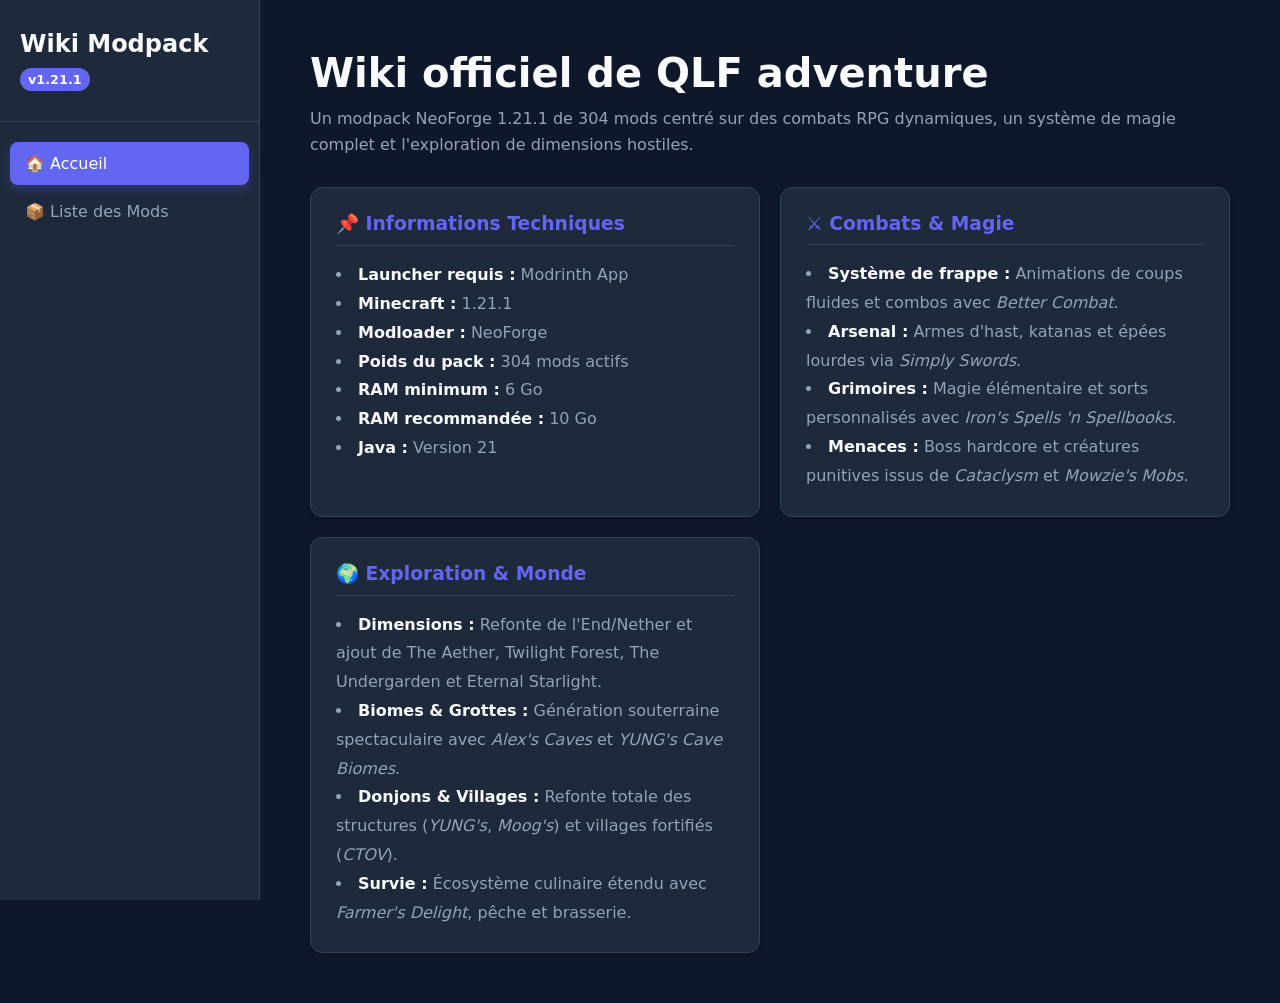
==== index.html @ eec9acfe "correction bug 404" ====
<!DOCTYPE html>
<html lang="fr">
<head>
    <meta charset="UTF-8">
    <meta name="viewport" content="width=device-width, initial-scale=1.0">
    <title>Wiki Modpack NeoForge 1.21.1</title>
    <link rel="stylesheet" href="css/style.css">
</head>
<body>

    <aside class="sidebar">
        <div class="sidebar-header">
            <h2>Wiki Modpack</h2>
            <span class="version-badge">v1.21.1</span>
        </div>
        <nav>
            <ul>
                <li><a href="#accueil" class="nav-link active">🏠 Accueil</a></li>
                <li><a href="#mods" class="nav-link">📦 Liste des Mods</a></li>
            </ul>
        </nav>
    </aside>

    <main class="content">
        <button id="menu-toggle" class="mobile-only">☰ Menu</button>

        <!-- PAGE : ACCUEIL -->
        <section id="accueil" class="page-section active-section">
            <div class="header-banner">
                <h1>Wiki officiel de QLF adventure</h1>
                <p>Un modpack NeoForge 1.21.1 de 304 mods centré sur des combats RPG dynamiques, un système de magie complet et l'exploration de dimensions hostiles.</p>
            </div>
            
            <div class="card-grid">
                <div class="info-card">
                    <h3>📌 Informations Techniques</h3>
                    <ul>
                        <li><strong>Launcher requis :</strong> Modrinth App</li>
                        <li><strong>Minecraft :</strong> 1.21.1</li>
                        <li><strong>Modloader :</strong> NeoForge</li>
                        <li><strong>Poids du pack :</strong> 304 mods actifs</li>
                        <li><strong>RAM minimum :</strong> 6 Go</li>
                        <li><strong>RAM recommandée :</strong> 10 Go</li>
                        <li><strong>Java :</strong> Version 21</li>
                    </ul>
                </div>
                <div class="info-card">
                    <h3>⚔️ Combats & Magie</h3>
                    <ul>
                        <li><strong>Système de frappe :</strong> Animations de coups fluides et combos avec <em>Better Combat</em>.</li>
                        <li><strong>Arsenal :</strong> Armes d'hast, katanas et épées lourdes via <em>Simply Swords</em>.</li>
                        <li><strong>Grimoires :</strong> Magie élémentaire et sorts personnalisés avec <em>Iron's Spells 'n Spellbooks</em>.</li>
                        <li><strong>Menaces :</strong> Boss hardcore et créatures punitives issus de <em>Cataclysm</em> et <em>Mowzie's Mobs</em>.</li>
                    </ul>
                </div>
                <div class="info-card">
                    <h3>🌍 Exploration & Monde</h3>
                    <ul>
                        <li><strong>Dimensions :</strong> Refonte de l'End/Nether et ajout de The Aether, Twilight Forest, The Undergarden et Eternal Starlight.</li>
                        <li><strong>Biomes & Grottes :</strong> Génération souterraine spectaculaire avec <em>Alex's Caves</em> et <em>YUNG's Cave Biomes</em>.</li>
                        <li><strong>Donjons & Villages :</strong> Refonte totale des structures (<em>YUNG's</em>, <em>Moog's</em>) et villages fortifiés (<em>CTOV</em>).</li>
                        <li><strong>Survie :</strong> Écosystème culinaire étendu avec <em>Farmer's Delight</em>, pêche et brasserie.</li>
                    </ul>
                </div>
            </div>
        </section>

        <!-- PAGE : LISTE DES MODS -->
        <section id="mods" class="page-section">
            <h1>📦 Liste complète des Mods</h1>
            <p>Voici l'annuaire de tous les mods présents dans le modpack, triés par catégorie. Les en-têtes vous aident à vous repérer facilement.</p>
            
            <!-- SOUS-MENU POUR DESCENDRE RAPIDEMENT -->
            <div class="category-nav">
                <a href="#cat-gameplay" class="cat-link">⚔️ Contenu & Gameplay</a>
                <a href="#cat-client" class="cat-link">🎨 Client-Side</a>
                <a href="#cat-opti" class="cat-link">⚡ Optimisation</a>
                <a href="#cat-lib" class="cat-link">🛠️ Librairies & APIs</a>
            </div>

            <div class="table-container">
                <table class="mod-table">
                    <thead>
                        <tr>
                            <th>Catégorie</th>
                            <th>Sous-catégorie</th>
                            <th>Nom du mod</th>
                            <th>Emplacement</th>
                        </tr>
                    </thead>
                    <tbody>

                        <!-- ============================================== -->
                        <!-- ============ CONTENU & GAMEPLAY ============== -->
                        <!-- ============================================== -->
                        <tr class="category-header" id="cat-gameplay"><td colspan="4">⚔️ Contenu & Gameplay</td></tr>
                        
                        <tr class="subcategory-separator"><td colspan="4">🔸 Dimensions & Biomes</td></tr>
                        <tr><td><span class="tag tag-game">Gameplay</span></td><td>Dimensions & Biomes</td><td><strong>The Aether</strong></td><td><span class="badge badge-both">Client & Serveur</span></td></tr>
                        <tr><td><span class="tag tag-game">Gameplay</span></td><td>Dimensions & Biomes</td><td><strong>Aether Villages</strong></td><td><span class="badge badge-both">Client & Serveur</span></td></tr>
                        <tr><td><span class="tag tag-game">Gameplay</span></td><td>Dimensions & Biomes</td><td><strong>Aether Emissivity</strong></td><td><span class="badge badge-both">Client & Serveur</span></td></tr>
                        <tr><td><span class="tag tag-game">Gameplay</span></td><td>Dimensions & Biomes</td><td><strong>Aether - Protect Your Moa</strong></td><td><span class="badge badge-both">Client & Serveur</span></td></tr>
                        <tr><td><span class="tag tag-game">Gameplay</span></td><td>Dimensions & Biomes</td><td><strong>Aether - Treasure Reforging</strong></td><td><span class="badge badge-both">Client & Serveur</span></td></tr>
                        <tr><td><span class="tag tag-game">Gameplay</span></td><td>Dimensions & Biomes</td><td><strong>Deep Aether</strong></td><td><span class="badge badge-both">Client & Serveur</span></td></tr>
                        <tr><td><span class="tag tag-game">Gameplay</span></td><td>Dimensions & Biomes</td><td><strong>Explore Ruins: Aether</strong></td><td><span class="badge badge-both">Client & Serveur</span></td></tr>
                        <tr><td><span class="tag tag-game">Gameplay</span></td><td>Dimensions & Biomes</td><td><strong>The Twilight Forest</strong></td><td><span class="badge badge-both">Client & Serveur</span></td></tr>
                        <tr><td><span class="tag tag-game">Gameplay</span></td><td>Dimensions & Biomes</td><td><strong>Twilight Treehouses</strong></td><td><span class="badge badge-both">Client & Serveur</span></td></tr>
                        <tr><td><span class="tag tag-game">Gameplay</span></td><td>Dimensions & Biomes</td><td><strong>Eternal Starlight</strong></td><td><span class="badge badge-both">Client & Serveur</span></td></tr>
                        <tr><td><span class="tag tag-game">Gameplay</span></td><td>Dimensions & Biomes</td><td><strong>The Undergarden</strong></td><td><span class="badge badge-both">Client & Serveur</span></td></tr>
                        <tr><td><span class="tag tag-game">Gameplay</span></td><td>Dimensions & Biomes</td><td><strong>Geophilic</strong></td><td><span class="badge badge-both">Client & Serveur</span></td></tr>
                        <tr><td><span class="tag tag-game">Gameplay</span></td><td>Dimensions & Biomes</td><td><strong>Geophilic Backported</strong></td><td><span class="badge badge-both">Client & Serveur</span></td></tr>
                        <tr><td><span class="tag tag-game">Gameplay</span></td><td>Dimensions & Biomes</td><td><strong>Alex's Caves</strong></td><td><span class="badge badge-both">Client & Serveur</span></td></tr>
                        <tr><td><span class="tag tag-game">Gameplay</span></td><td>Dimensions & Biomes</td><td><strong>YUNG's Cave Biomes</strong></td><td><span class="badge badge-both">Client & Serveur</span></td></tr>
                        
                        <tr class="subcategory-separator"><td colspan="4">🔸 Donjons & Structures</td></tr>
                        <tr><td><span class="tag tag-game">Gameplay</span></td><td>Donjons & Structures</td><td><strong>YUNG's Better Caves</strong></td><td><span class="badge badge-both">Client & Serveur</span></td></tr>
                        <tr><td><span class="tag tag-game">Gameplay</span></td><td>Donjons & Structures</td><td><strong>YUNG's Better Desert Temples</strong></td><td><span class="badge badge-both">Client & Serveur</span></td></tr>
                        <tr><td><span class="tag tag-game">Gameplay</span></td><td>Donjons & Structures</td><td><strong>YUNG's Better Dungeons</strong></td><td><span class="badge badge-both">Client & Serveur</span></td></tr>
                        <tr><td><span class="tag tag-game">Gameplay</span></td><td>Donjons & Structures</td><td><strong>YUNG's Better End Island</strong></td><td><span class="badge badge-both">Client & Serveur</span></td></tr>
                        <tr><td><span class="tag tag-game">Gameplay</span></td><td>Donjons & Structures</td><td><strong>YUNG's Better Jungle Temples</strong></td><td><span class="badge badge-both">Client & Serveur</span></td></tr>
                        <tr><td><span class="tag tag-game">Gameplay</span></td><td>Donjons & Structures</td><td><strong>YUNG's Better Mineshafts</strong></td><td><span class="badge badge-both">Client & Serveur</span></td></tr>
                        <tr><td><span class="tag tag-game">Gameplay</span></td><td>Donjons & Structures</td><td><strong>YUNG's Better Nether Fortresses</strong></td><td><span class="badge badge-both">Client & Serveur</span></td></tr>
                        <tr><td><span class="tag tag-game">Gameplay</span></td><td>Donjons & Structures</td><td><strong>YUNG's Better Ocean Monuments</strong></td><td><span class="badge badge-both">Client & Serveur</span></td></tr>
                        <tr><td><span class="tag tag-game">Gameplay</span></td><td>Donjons & Structures</td><td><strong>YUNG's Better Strongholds</strong></td><td><span class="badge badge-both">Client & Serveur</span></td></tr>
                        <tr><td><span class="tag tag-game">Gameplay</span></td><td>Donjons & Structures</td><td><strong>YUNG's Better Witch Huts</strong></td><td><span class="badge badge-both">Client & Serveur</span></td></tr>
                        <tr><td><span class="tag tag-game">Gameplay</span></td><td>Donjons & Structures</td><td><strong>YUNG's Bridges</strong></td><td><span class="badge badge-both">Client & Serveur</span></td></tr>
                        <tr><td><span class="tag tag-game">Gameplay</span></td><td>Donjons & Structures</td><td><strong>YUNG's Extras</strong></td><td><span class="badge badge-both">Client & Serveur</span></td></tr>
                        <tr><td><span class="tag tag-game">Gameplay</span></td><td>Donjons & Structures</td><td><strong>Moog's End Structures</strong></td><td><span class="badge badge-both">Client & Serveur</span></td></tr>
                        <tr><td><span class="tag tag-game">Gameplay</span></td><td>Donjons & Structures</td><td><strong>Moog's Nether Structures</strong></td><td><span class="badge badge-both">Client & Serveur</span></td></tr>
                        <tr><td><span class="tag tag-game">Gameplay</span></td><td>Donjons & Structures</td><td><strong>Moog's Soaring Structures</strong></td><td><span class="badge badge-both">Client & Serveur</span></td></tr>
                        <tr><td><span class="tag tag-game">Gameplay</span></td><td>Donjons & Structures</td><td><strong>Moog's Voyager Structures</strong></td><td><span class="badge badge-both">Client & Serveur</span></td></tr>
                        <tr><td><span class="tag tag-game">Gameplay</span></td><td>Donjons & Structures</td><td><strong>Moog's Voyager Structures Integrated</strong></td><td><span class="badge badge-both">Client & Serveur</span></td></tr>
                        <tr><td><span class="tag tag-game">Gameplay</span></td><td>Donjons & Structures</td><td><strong>Moog's Structures</strong></td><td><span class="badge badge-both">Client & Serveur</span></td></tr>
                        <tr><td><span class="tag tag-game">Gameplay</span></td><td>Donjons & Structures</td><td><strong>Ender Villages</strong></td><td><span class="badge badge-both">Client & Serveur</span></td></tr>
                        <tr><td><span class="tag tag-game">Gameplay</span></td><td>Donjons & Structures</td><td><strong>Illager Invasion</strong></td><td><span class="badge badge-both">Client & Serveur</span></td></tr>
                        <tr><td><span class="tag tag-game">Gameplay</span></td><td>Donjons & Structures</td><td><strong>Road Weaver</strong></td><td><span class="badge badge-both">Client & Serveur</span></td></tr>
                        <tr><td><span class="tag tag-game">Gameplay</span></td><td>Donjons & Structures</td><td><strong>ChoiceTheorem's Overhauled Village (CTOV)</strong></td><td><span class="badge badge-both">Client & Serveur</span></td></tr>
                        <tr><td><span class="tag tag-game">Gameplay</span></td><td>Donjons & Structures</td><td><strong>Towns and Towers</strong></td><td><span class="badge badge-both">Client & Serveur</span></td></tr>
                        <tr><td><span class="tag tag-game">Gameplay</span></td><td>Donjons & Structures</td><td><strong>Twilight Forest - Dungeons & Villages</strong></td><td><span class="badge badge-both">Client & Serveur</span></td></tr>
                        
                        <tr class="subcategory-separator"><td colspan="4">🔸 Mobs, Boss & Créatures</td></tr>
                        <tr><td><span class="tag tag-game">Gameplay</span></td><td>Mobs, Boss & Créatures</td><td><strong>Bosses'Rise</strong></td><td><span class="badge badge-both">Client & Serveur</span></td></tr>
                        <tr><td><span class="tag tag-game">Gameplay</span></td><td>Mobs, Boss & Créatures</td><td><strong>Creeper Overhaul</strong></td><td><span class="badge badge-both">Client & Serveur</span></td></tr>
                        <tr><td><span class="tag tag-game">Gameplay</span></td><td>Mobs, Boss & Créatures</td><td><strong>Dark Doppelganger : Iron's Spells Addon</strong></td><td><span class="badge badge-both">Client & Serveur</span></td></tr>
                        <tr><td><span class="tag tag-game">Gameplay</span></td><td>Mobs, Boss & Créatures</td><td><strong>Enderman Overhaul</strong></td><td><span class="badge badge-both">Client & Serveur</span></td></tr>
                        <tr><td><span class="tag tag-game">Gameplay</span></td><td>Mobs, Boss & Créatures</td><td><strong>Qliphoth Awakening</strong></td><td><span class="badge badge-both">Client & Serveur</span></td></tr>
                        <tr><td><span class="tag tag-game">Gameplay</span></td><td>Mobs, Boss & Créatures</td><td><strong>Guard Villagers</strong></td><td><span class="badge badge-both">Client & Serveur</span></td></tr>
                        <tr><td><span class="tag tag-game">Gameplay</span></td><td>Mobs, Boss & Créatures</td><td><strong>Legendary Monsters</strong></td><td><span class="badge badge-both">Client & Serveur</span></td></tr>
                        <tr><td><span class="tag tag-game">Gameplay</span></td><td>Mobs, Boss & Créatures</td><td><strong>L_Ender's Cataclysm</strong></td><td><span class="badge badge-both">Client & Serveur</span></td></tr>
                        <tr><td><span class="tag tag-game">Gameplay</span></td><td>Mobs, Boss & Créatures</td><td><strong>Nautilus & Spears | Mounts of Mayhem</strong></td><td><span class="badge badge-both">Client & Serveur</span></td></tr>
                        <tr><td><span class="tag tag-game">Gameplay</span></td><td>Mobs, Boss & Créatures</td><td><strong>Mowzie's Mobs</strong></td><td><span class="badge badge-both">Client & Serveur</span></td></tr>
                        <tr><td><span class="tag tag-game">Gameplay</span></td><td>Mobs, Boss & Créatures</td><td><strong>Naturalist</strong></td><td><span class="badge badge-both">Client & Serveur</span></td></tr>
                        <tr><td><span class="tag tag-game">Gameplay</span></td><td>Mobs, Boss & Créatures</td><td><strong>Nyf's Spiders</strong></td><td><span class="badge badge-both">Client & Serveur</span></td></tr>
                        <tr><td><span class="tag tag-game">Gameplay</span></td><td>Mobs, Boss & Créatures</td><td><strong>Realistic Bees</strong></td><td><span class="badge badge-both">Client & Serveur</span></td></tr>
                        <tr><td><span class="tag tag-game">Gameplay</span></td><td>Mobs, Boss & Créatures</td><td><strong>Ribbits</strong></td><td><span class="badge badge-both">Client & Serveur</span></td></tr>
                        <tr><td><span class="tag tag-game">Gameplay</span></td><td>Mobs, Boss & Créatures</td><td><strong>Tiny Skeletons</strong></td><td><span class="badge badge-both">Client & Serveur</span></td></tr>
                        <tr><td><span class="tag tag-game">Gameplay</span></td><td>Mobs, Boss & Créatures</td><td><strong>Villager Names</strong></td><td><span class="badge badge-both">Client & Serveur</span></td></tr>
                        <tr><td><span class="tag tag-game">Gameplay</span></td><td>Mobs, Boss & Créatures</td><td><strong>Wither Reincarnated</strong></td><td><span class="badge badge-both">Client & Serveur</span></td></tr>
                        <tr><td><span class="tag tag-game">Gameplay</span></td><td>Mobs, Boss & Créatures</td><td><strong>Wither Spawn Animation</strong></td><td><span class="badge badge-both">Client & Serveur</span></td></tr>
                        
                        <tr class="subcategory-separator"><td colspan="4">🔸 Magie, Combat & Équipement</td></tr>
                        <tr><td><span class="tag tag-game">Gameplay</span></td><td>Magie, Combat & Équipement</td><td><strong>Iron's Spells 'n Spellbooks</strong></td><td><span class="badge badge-both">Client & Serveur</span></td></tr>
                        <tr><td><span class="tag tag-game">Gameplay</span></td><td>Magie, Combat & Équipement</td><td><strong>Cataclysm Spellbooks</strong></td><td><span class="badge badge-both">Client & Serveur</span></td></tr>
                        <tr><td><span class="tag tag-game">Gameplay</span></td><td>Magie, Combat & Équipement</td><td><strong>Legendary Spellbooks</strong></td><td><span class="badge badge-both">Client & Serveur</span></td></tr>
                        <tr><td><span class="tag tag-game">Gameplay</span></td><td>Magie, Combat & Équipement</td><td><strong>Wind Spellbooks</strong></td><td><span class="badge badge-both">Client & Serveur</span></td></tr>
                        <tr><td><span class="tag tag-game">Gameplay</span></td><td>Magie, Combat & Équipement</td><td><strong>Better Combat</strong></td><td><span class="badge badge-both">Client & Serveur</span></td></tr>
                        <tr><td><span class="tag tag-game">Gameplay</span></td><td>Magie, Combat & Équipement</td><td><strong>Better Combat Punchy Fix</strong></td><td><span class="badge badge-both">Client & Serveur</span></td></tr>
                        <tr><td><span class="tag tag-game">Gameplay</span></td><td>Magie, Combat & Équipement</td><td><strong>One Hand Better Combat</strong></td><td><span class="badge badge-both">Client & Serveur</span></td></tr>
                        <tr><td><span class="tag tag-game">Gameplay</span></td><td>Magie, Combat & Équipement</td><td><strong>Punchy</strong></td><td><span class="badge badge-both">Client & Serveur</span></td></tr>
                        <tr><td><span class="tag tag-game">Gameplay</span></td><td>Magie, Combat & Équipement</td><td><strong>Artifacts</strong></td><td><span class="badge badge-both">Client & Serveur</span></td></tr>
                        <tr><td><span class="tag tag-game">Gameplay</span></td><td>Magie, Combat & Équipement</td><td><strong>Artifacts Crafting</strong></td><td><span class="badge badge-both">Client & Serveur</span></td></tr>
                        <tr><td><span class="tag tag-game">Gameplay</span></td><td>Magie, Combat & Équipement</td><td><strong>Accessorify</strong></td><td><span class="badge badge-both">Client & Serveur</span></td></tr>
                        <tr><td><span class="tag tag-game">Gameplay</span></td><td>Magie, Combat & Équipement</td><td><strong>Aileron</strong></td><td><span class="badge badge-both">Client & Serveur</span></td></tr>
                        <tr><td><span class="tag tag-game">Gameplay</span></td><td>Magie, Combat & Équipement</td><td><strong>Better Tridents</strong></td><td><span class="badge badge-both">Client & Serveur</span></td></tr>
                        <tr><td><span class="tag tag-game">Gameplay</span></td><td>Magie, Combat & Équipement</td><td><strong>Cult of Azazel</strong></td><td><span class="badge badge-both">Client & Serveur</span></td></tr>
                        <tr><td><span class="tag tag-game">Gameplay</span></td><td>Magie, Combat & Équipement</td><td><strong>Deimos</strong></td><td><span class="badge badge-both">Client & Serveur</span></td></tr>
                        <tr><td><span class="tag tag-game">Gameplay</span></td><td>Magie, Combat & Équipement</td><td><strong>Ender Dragon Fight Remastered</strong></td><td><span class="badge badge-both">Client & Serveur</span></td></tr>
                        <tr><td><span class="tag tag-game">Gameplay</span></td><td>Magie, Combat & Équipement</td><td><strong>Enchantments Expansion</strong></td><td><span class="badge badge-both">Client & Serveur</span></td></tr>
                        <tr><td><span class="tag tag-game">Gameplay</span></td><td>Magie, Combat & Équipement</td><td><strong>Just Potion Rings</strong></td><td><span class="badge badge-both">Client & Serveur</span></td></tr>
                        <tr><td><span class="tag tag-game">Gameplay</span></td><td>Magie, Combat & Équipement</td><td><strong>Mythic Upgrades</strong></td><td><span class="badge badge-both">Client & Serveur</span></td></tr>
                        <tr><td><span class="tag tag-game">Gameplay</span></td><td>Magie, Combat & Équipement</td><td><strong>Shield Expansion</strong></td><td><span class="badge badge-both">Client & Serveur</span></td></tr>
                        <tr><td><span class="tag tag-game">Gameplay</span></td><td>Magie, Combat & Équipement</td><td><strong>Simply Swords</strong></td><td><span class="badge badge-both">Client & Serveur</span></td></tr>
                        <tr><td><span class="tag tag-game">Gameplay</span></td><td>Magie, Combat & Équipement</td><td><strong>Too Many Bows</strong></td><td><span class="badge badge-both">Client & Serveur</span></td></tr>
                        <tr><td><span class="tag tag-game">Gameplay</span></td><td>Magie, Combat & Équipement</td><td><strong>Trimmable Tools</strong></td><td><span class="badge badge-both">Client & Serveur</span></td></tr>
                        <tr><td><span class="tag tag-game">Gameplay</span></td><td>Magie, Combat & Équipement</td><td><strong>Warden Tools</strong></td><td><span class="badge badge-both">Client & Serveur</span></td></tr>

                        <tr class="subcategory-separator"><td colspan="4">🔸 Cuisine, Agriculture & Pêche</td></tr>
                        <tr><td><span class="tag tag-game">Gameplay</span></td><td>Cuisine, Agriculture & Pêche</td><td><strong>Farmer's Delight</strong></td><td><span class="badge badge-both">Client & Serveur</span></td></tr>
                        <tr><td><span class="tag tag-game">Gameplay</span></td><td>Cuisine, Agriculture & Pêche</td><td><strong>Aquaculture Delight</strong></td><td><span class="badge badge-both">Client & Serveur</span></td></tr>
                        <tr><td><span class="tag tag-game">Gameplay</span></td><td>Cuisine, Agriculture & Pêche</td><td><strong>Barbeque's Delight</strong></td><td><span class="badge badge-both">Client & Serveur</span></td></tr>
                        <tr><td><span class="tag tag-game">Gameplay</span></td><td>Cuisine, Agriculture & Pêche</td><td><strong>Brewin' and Chewin'</strong></td><td><span class="badge badge-both">Client & Serveur</span></td></tr>
                        <tr><td><span class="tag tag-game">Gameplay</span></td><td>Cuisine, Agriculture & Pêche</td><td><strong>Chef's Delight</strong></td><td><span class="badge badge-both">Client & Serveur</span></td></tr>
                        <tr><td><span class="tag tag-game">Gameplay</span></td><td>Cuisine, Agriculture & Pêche</td><td><strong>Cocktails Delight</strong></td><td><span class="badge badge-both">Client & Serveur</span></td></tr>
                        <tr><td><span class="tag tag-game">Gameplay</span></td><td>Cuisine, Agriculture & Pêche</td><td><strong>Corn Delight</strong></td><td><span class="badge badge-both">Client & Serveur</span></td></tr>
                        <tr><td><span class="tag tag-game">Gameplay</span></td><td>Cuisine, Agriculture & Pêche</td><td><strong>Display Delight</strong></td><td><span class="badge badge-both">Client & Serveur</span></td></tr>
                        <tr><td><span class="tag tag-game">Gameplay</span></td><td>Cuisine, Agriculture & Pêche</td><td><strong>Egg Delight</strong></td><td><span class="badge badge-both">Client & Serveur</span></td></tr>
                        <tr><td><span class="tag tag-game">Gameplay</span></td><td>Cuisine, Agriculture & Pêche</td><td><strong>End's Delight</strong></td><td><span class="badge badge-both">Client & Serveur</span></td></tr>
                        <tr><td><span class="tag tag-game">Gameplay</span></td><td>Cuisine, Agriculture & Pêche</td><td><strong>Expanded Delight</strong></td><td><span class="badge badge-both">Client & Serveur</span></td></tr>
                        <tr><td><span class="tag tag-game">Gameplay</span></td><td>Cuisine, Agriculture & Pêche</td><td><strong>Fast Food Delight Unofficial</strong></td><td><span class="badge badge-both">Client & Serveur</span></td></tr>
                        <tr><td><span class="tag tag-game">Gameplay</span></td><td>Cuisine, Agriculture & Pêche</td><td><strong>Fruit's Delight</strong></td><td><span class="badge badge-both">Client & Serveur</span></td></tr>
                        <tr><td><span class="tag tag-game">Gameplay</span></td><td>Cuisine, Agriculture & Pêche</td><td><strong>Mexican's Delight</strong></td><td><span class="badge badge-both">Client & Serveur</span></td></tr>
                        <tr><td><span class="tag tag-game">Gameplay</span></td><td>Cuisine, Agriculture & Pêche</td><td><strong>My Nether's Delight</strong></td><td><span class="badge badge-both">Client & Serveur</span></td></tr>
                        <tr><td><span class="tag tag-game">Gameplay</span></td><td>Cuisine, Agriculture & Pêche</td><td><strong>Pineapple Delight</strong></td><td><span class="badge badge-both">Client & Serveur</span></td></tr>
                        <tr><td><span class="tag tag-game">Gameplay</span></td><td>Cuisine, Agriculture & Pêche</td><td><strong>Pizza Delight</strong></td><td><span class="badge badge-both">Client & Serveur</span></td></tr>
                        <tr><td><span class="tag tag-game">Gameplay</span></td><td>Cuisine, Agriculture & Pêche</td><td><strong>Rustic Delight</strong></td><td><span class="badge badge-both">Client & Serveur</span></td></tr>
                        <tr><td><span class="tag tag-game">Gameplay</span></td><td>Cuisine, Agriculture & Pêche</td><td><strong>Storage Delight</strong></td><td><span class="badge badge-both">Client & Serveur</span></td></tr>
                        <tr><td><span class="tag tag-game">Gameplay</span></td><td>Cuisine, Agriculture & Pêche</td><td><strong>Aquaculture 2</strong></td><td><span class="badge badge-both">Client & Serveur</span></td></tr>
                        <tr><td><span class="tag tag-game">Gameplay</span></td><td>Cuisine, Agriculture & Pêche</td><td><strong>Fisherman's Trap</strong></td><td><span class="badge badge-both">Client & Serveur</span></td></tr>
                        <tr><td><span class="tag tag-game">Gameplay</span></td><td>Cuisine, Agriculture & Pêche</td><td><strong>Fish On The Line</strong></td><td><span class="badge badge-both">Client & Serveur</span></td></tr>
                        <tr><td><span class="tag tag-game">Gameplay</span></td><td>Cuisine, Agriculture & Pêche</td><td><strong>Kelp Fertilizer</strong></td><td><span class="badge badge-both">Client & Serveur</span></td></tr>
                        <tr><td><span class="tag tag-game">Gameplay</span></td><td>Cuisine, Agriculture & Pêche</td><td><strong>[Let's Do] Vinery</strong></td><td><span class="badge badge-both">Client & Serveur</span></td></tr>
                        <tr><td><span class="tag tag-game">Gameplay</span></td><td>Cuisine, Agriculture & Pêche</td><td><strong>XP From Crops</strong></td><td><span class="badge badge-both">Client & Serveur</span></td></tr>
                        <tr><td><span class="tag tag-game">Gameplay</span></td><td>Cuisine, Agriculture & Pêche</td><td><strong>Youkai's Feasts</strong></td><td><span class="badge badge-both">Client & Serveur</span></td></tr>

                        <tr class="subcategory-separator"><td colspan="4">🔸 Transports & Exploration</td></tr>
                        <tr><td><span class="tag tag-game">Gameplay</span></td><td>Transports & Exploration</td><td><strong>Xaero's Minimap</strong></td><td><span class="badge badge-both">Client & Serveur</span></td></tr>
                        <tr><td><span class="tag tag-game">Gameplay</span></td><td>Transports & Exploration</td><td><strong>Xaero's World Map</strong></td><td><span class="badge badge-both">Client & Serveur</span></td></tr>
                        <tr><td><span class="tag tag-game">Gameplay</span></td><td>Transports & Exploration</td><td><strong>Xaero's Waystones Compatibility</strong></td><td><span class="badge badge-both">Client & Serveur</span></td></tr>
                        <tr><td><span class="tag tag-game">Gameplay</span></td><td>Transports & Exploration</td><td><strong>Waystones</strong></td><td><span class="badge badge-both">Client & Serveur</span></td></tr>
                        <tr><td><span class="tag tag-game">Gameplay</span></td><td>Transports & Exploration</td><td><strong>Traveler's Backpack</strong></td><td><span class="badge badge-both">Client & Serveur</span></td></tr>
                        <tr><td><span class="tag tag-game">Gameplay</span></td><td>Transports & Exploration</td><td><strong>Traveler's Toolbelt</strong></td><td><span class="badge badge-both">Client & Serveur</span></td></tr>
                        <tr><td><span class="tag tag-game">Gameplay</span></td><td>Transports & Exploration</td><td><strong>Skyhook (Ziplined)</strong></td><td><span class="badge badge-both">Client & Serveur</span></td></tr>
                        <tr><td><span class="tag tag-game">Gameplay</span></td><td>Transports & Exploration</td><td><strong>Zipline</strong></td><td><span class="badge badge-both">Client & Serveur</span></td></tr>
                        <tr><td><span class="tag tag-game">Gameplay</span></td><td>Transports & Exploration</td><td><strong>Horseshoes</strong></td><td><span class="badge badge-both">Client & Serveur</span></td></tr>
                        <tr><td><span class="tag tag-game">Gameplay</span></td><td>Transports & Exploration</td><td><strong>Immersive Aircraft</strong></td><td><span class="badge badge-both">Client & Serveur</span></td></tr>
                        <tr><td><span class="tag tag-game">Gameplay</span></td><td>Transports & Exploration</td><td><strong>Moving Elevators</strong></td><td><span class="badge badge-both">Client & Serveur</span></td></tr>
                        <tr><td><span class="tag tag-game">Gameplay</span></td><td>Transports & Exploration</td><td><strong>Vehicle Upgrade</strong></td><td><span class="badge badge-both">Client & Serveur</span></td></tr>
                        <tr><td><span class="tag tag-game">Gameplay</span></td><td>Transports & Exploration</td><td><strong>Whistle Mount</strong></td><td><span class="badge badge-both">Client & Serveur</span></td></tr>
                        
                        <tr class="subcategory-separator"><td colspan="4">🔸 Monde & Environnement</td></tr>
                        <tr><td><span class="tag tag-game">Gameplay</span></td><td>Monde & Environnement</td><td><strong>Weather, Storms & Tornadoes (Weather2)</strong></td><td><span class="badge badge-both">Client & Serveur</span></td></tr>

                        <tr class="subcategory-separator"><td colspan="4">🔸 Construction, Déco & Rangement</td></tr>
                        <tr><td><span class="tag tag-game">Gameplay</span></td><td>Construction, Déco & Rangement</td><td><strong>Amendments</strong></td><td><span class="badge badge-both">Client & Serveur</span></td></tr>
                        <tr><td><span class="tag tag-game">Gameplay</span></td><td>Construction, Déco & Rangement</td><td><strong>Another Furniture</strong></td><td><span class="badge badge-both">Client & Serveur</span></td></tr>
                        <tr><td><span class="tag tag-game">Gameplay</span></td><td>Construction, Déco & Rangement</td><td><strong>Armor Statues</strong></td><td><span class="badge badge-both">Client & Serveur</span></td></tr>
                        <tr><td><span class="tag tag-game">Gameplay</span></td><td>Construction, Déco & Rangement</td><td><strong>Banner Flags</strong></td><td><span class="badge badge-both">Client & Serveur</span></td></tr>
                        <tr><td><span class="tag tag-game">Gameplay</span></td><td>Construction, Déco & Rangement</td><td><strong>Connectible Chains</strong></td><td><span class="badge badge-both">Client & Serveur</span></td></tr>
                        <tr><td><span class="tag tag-game">Gameplay</span></td><td>Construction, Déco & Rangement</td><td><strong>Diagonal Fences</strong></td><td><span class="badge badge-both">Client & Serveur</span></td></tr>
                        <tr><td><span class="tag tag-game">Gameplay</span></td><td>Construction, Déco & Rangement</td><td><strong>Diagonal Walls</strong></td><td><span class="badge badge-both">Client & Serveur</span></td></tr>
                        <tr><td><span class="tag tag-game">Gameplay</span></td><td>Construction, Déco & Rangement</td><td><strong>Echo Chest</strong></td><td><span class="badge badge-both">Client & Serveur</span></td></tr>
                        <tr><td><span class="tag tag-game">Gameplay</span></td><td>Construction, Déco & Rangement</td><td><strong>Immersive Paintings</strong></td><td><span class="badge badge-both">Client & Serveur</span></td></tr>
                        <tr><td><span class="tag tag-game">Gameplay</span></td><td>Construction, Déco & Rangement</td><td><strong>Iron Smelters</strong></td><td><span class="badge badge-both">Client & Serveur</span></td></tr>
                        <tr><td><span class="tag tag-game">Gameplay</span></td><td>Construction, Déco & Rangement</td><td><strong>Linked Chests</strong></td><td><span class="badge badge-both">Client & Serveur</span></td></tr>
                        <tr><td><span class="tag tag-game">Gameplay</span></td><td>Construction, Déco & Rangement</td><td><strong>Macaw's Bridges</strong></td><td><span class="badge badge-both">Client & Serveur</span></td></tr>
                        <tr><td><span class="tag tag-game">Gameplay</span></td><td>Construction, Déco & Rangement</td><td><strong>More Discs</strong></td><td><span class="badge badge-both">Client & Serveur</span></td></tr>
                        <tr><td><span class="tag tag-game">Gameplay</span></td><td>Construction, Déco & Rangement</td><td><strong>Quark</strong></td><td><span class="badge badge-both">Client & Serveur</span></td></tr>
                        <tr><td><span class="tag tag-game">Gameplay</span></td><td>Construction, Déco & Rangement</td><td><strong>Sophisticated Storage</strong></td><td><span class="badge badge-both">Client & Serveur</span></td></tr>
                        <tr><td><span class="tag tag-game">Gameplay</span></td><td>Construction, Déco & Rangement</td><td><strong>Supplementaries</strong></td><td><span class="badge badge-both">Client & Serveur</span></td></tr>
                        <tr><td><span class="tag tag-game">Gameplay</span></td><td>Construction, Déco & Rangement</td><td><strong>Visual Workbench</strong></td><td><span class="badge badge-both">Client & Serveur</span></td></tr>
                        <tr><td><span class="tag tag-game">Gameplay</span></td><td>Construction, Déco & Rangement</td><td><strong>XercaMusic (Music Maker)</strong></td><td><span class="badge badge-both">Client & Serveur</span></td></tr>

                        <tr class="subcategory-separator"><td colspan="4">🔸 Utilitaires & QoL</td></tr>
                        <tr><td><span class="tag tag-game">Gameplay</span></td><td>Utilitaires & QoL</td><td><strong>Just Enough Items (JEI)</strong></td><td><span class="badge badge-both">Client & Serveur</span></td></tr>
                        <tr><td><span class="tag tag-game">Gameplay</span></td><td>Utilitaires & QoL</td><td><strong>Just Enough Breeding (JEBr)</strong></td><td><span class="badge badge-both">Client & Serveur</span></td></tr>
                        <tr><td><span class="tag tag-game">Gameplay</span></td><td>Utilitaires & QoL</td><td><strong>Just Enough Professions (JEP)</strong></td><td><span class="badge badge-both">Client & Serveur</span></td></tr>
                        <tr><td><span class="tag tag-game">Gameplay</span></td><td>Utilitaires & QoL</td><td><strong>Just Enough Resources (JER)</strong></td><td><span class="badge badge-both">Client & Serveur</span></td></tr>
                        <tr><td><span class="tag tag-game">Gameplay</span></td><td>Utilitaires & QoL</td><td><strong>Gravestone Mod</strong></td><td><span class="badge badge-both">Client & Serveur</span></td></tr>
                        <tr><td><span class="tag tag-game">Gameplay</span></td><td>Utilitaires & QoL</td><td><strong>Gravestone Curios Compat</strong></td><td><span class="badge badge-both">Client & Serveur</span></td></tr>
                        <tr><td><span class="tag tag-game">Gameplay</span></td><td>Utilitaires & QoL</td><td><strong>Easy Anvils</strong></td><td><span class="badge badge-both">Client & Serveur</span></td></tr>
                        <tr><td><span class="tag tag-game">Gameplay</span></td><td>Utilitaires & QoL</td><td><strong>Easy Elytra Takeoff</strong></td><td><span class="badge badge-both">Client & Serveur</span></td></tr>
                        <tr><td><span class="tag tag-game">Gameplay</span></td><td>Utilitaires & QoL</td><td><strong>Easy Magic</strong></td><td><span class="badge badge-both">Client & Serveur</span></td></tr>
                        <tr><td><span class="tag tag-game">Gameplay</span></td><td>Utilitaires & QoL</td><td><strong>Easy Shulker Boxes</strong></td><td><span class="badge badge-both">Client & Serveur</span></td></tr>
                        <tr><td><span class="tag tag-game">Gameplay</span></td><td>Utilitaires & QoL</td><td><strong>Anvil Never Too Expensive</strong></td><td><span class="badge badge-both">Client & Serveur</span></td></tr>
                        <tr><td><span class="tag tag-game">Gameplay</span></td><td>Utilitaires & QoL</td><td><strong>Arcane Essence Block</strong></td><td><span class="badge badge-both">Client & Serveur</span></td></tr>
                        <tr><td><span class="tag tag-game">Gameplay</span></td><td>Utilitaires & QoL</td><td><strong>Better Trees</strong></td><td><span class="badge badge-both">Client & Serveur</span></td></tr>
                        <tr><td><span class="tag tag-game">Gameplay</span></td><td>Utilitaires & QoL</td><td><strong>Better Days</strong></td><td><span class="badge badge-both">Client & Serveur</span></td></tr>
                        <tr><td><span class="tag tag-game">Gameplay</span></td><td>Utilitaires & QoL</td><td><strong>Better Than Mending</strong></td><td><span class="badge badge-both">Client & Serveur</span></td></tr>
                        <tr><td><span class="tag tag-game">Gameplay</span></td><td>Utilitaires & QoL</td><td><strong>Better Climbing</strong></td><td><span class="badge badge-both">Client & Serveur</span></td></tr>
                        <tr><td><span class="tag tag-game">Gameplay</span></td><td>Utilitaires & QoL</td><td><strong>Boss Checklist</strong></td><td><span class="badge badge-both">Client & Serveur</span></td></tr>
                        <tr><td><span class="tag tag-game">Gameplay</span></td><td>Utilitaires & QoL</td><td><strong>Chunk Loaders</strong></td><td><span class="badge badge-both">Client & Serveur</span></td></tr>
                        <tr><td><span class="tag tag-game">Gameplay</span></td><td>Utilitaires & QoL</td><td><strong>Craftable Enchanted Golden Apple</strong></td><td><span class="badge badge-both">Client & Serveur</span></td></tr>
                        <tr><td><span class="tag tag-game">Gameplay</span></td><td>Utilitaires & QoL</td><td><strong>Craftable Totem of Undying</strong></td><td><span class="badge badge-both">Client & Serveur</span></td></tr>
                        <tr><td><span class="tag tag-game">Gameplay</span></td><td>Utilitaires & QoL</td><td><strong>Cut Through</strong></td><td><span class="badge badge-both">Client & Serveur</span></td></tr>
                        <tr><td><span class="tag tag-game">Gameplay</span></td><td>Utilitaires & QoL</td><td><strong>Death Finder</strong></td><td><span class="badge badge-both">Client & Serveur</span></td></tr>
                        <tr><td><span class="tag tag-game">Gameplay</span></td><td>Utilitaires & QoL</td><td><strong>Dismount Entity</strong></td><td><span class="badge badge-both">Client & Serveur</span></td></tr>
                        <tr><td><span class="tag tag-game">Gameplay</span></td><td>Utilitaires & QoL</td><td><strong>Dragon Movement Fix</strong></td><td><span class="badge badge-both">Client & Serveur</span></td></tr>
                        <tr><td><span class="tag tag-game">Gameplay</span></td><td>Utilitaires & QoL</td><td><strong>MmmMmmMmmMmm (Target Dummy)</strong></td><td><span class="badge badge-both">Client & Serveur</span></td></tr>
                        <tr><td><span class="tag tag-game">Gameplay</span></td><td>Utilitaires & QoL</td><td><strong>Enchanting Infuser</strong></td><td><span class="badge badge-both">Client & Serveur</span></td></tr>
                        <tr><td><span class="tag tag-game">Gameplay</span></td><td>Utilitaires & QoL</td><td><strong>Enchantment Level Cap Indicator</strong></td><td><span class="badge badge-both">Client & Serveur</span></td></tr>
                        <tr><td><span class="tag tag-game">Gameplay</span></td><td>Utilitaires & QoL</td><td><strong>End Villager Trader</strong></td><td><span class="badge badge-both">Client & Serveur</span></td></tr>
                        <tr><td><span class="tag tag-game">Gameplay</span></td><td>Utilitaires & QoL</td><td><strong>Eternal Nether</strong></td><td><span class="badge badge-both">Client & Serveur</span></td></tr>
                        <tr><td><span class="tag tag-game">Gameplay</span></td><td>Utilitaires & QoL</td><td><strong>Global XP</strong></td><td><span class="badge badge-both">Client & Serveur</span></td></tr>
                        <tr><td><span class="tag tag-game">Gameplay</span></td><td>Utilitaires & QoL</td><td><strong>Grind Enchantments</strong></td><td><span class="badge badge-both">Client & Serveur</span></td></tr>
                        <tr><td><span class="tag tag-game">Gameplay</span></td><td>Utilitaires & QoL</td><td><strong>Hopper Gadgetry</strong></td><td><span class="badge badge-both">Client & Serveur</span></td></tr>
                        <tr><td><span class="tag tag-game">Gameplay</span></td><td>Utilitaires & QoL</td><td><strong>Immersive Ores</strong></td><td><span class="badge badge-both">Client & Serveur</span></td></tr>
                        <tr><td><span class="tag tag-game">Gameplay</span></td><td>Utilitaires & QoL</td><td><strong>Infinite Trading</strong></td><td><span class="badge badge-both">Client & Serveur</span></td></tr>
                        <tr><td><span class="tag tag-game">Gameplay</span></td><td>Utilitaires & QoL</td><td><strong>Jade</strong></td><td><span class="badge badge-both">Client & Serveur</span></td></tr>
                        <tr><td><span class="tag tag-game">Gameplay</span></td><td>Utilitaires & QoL</td><td><strong>Just Hammers</strong></td><td><span class="badge badge-both">Client & Serveur</span></td></tr>
                        <tr><td><span class="tag tag-game">Gameplay</span></td><td>Utilitaires & QoL</td><td><strong>Lootr</strong></td><td><span class="badge badge-both">Client & Serveur</span></td></tr>
                        <tr><td><span class="tag tag-game">Gameplay</span></td><td>Utilitaires & QoL</td><td><strong>Magnum Torch</strong></td><td><span class="badge badge-both">Client & Serveur</span></td></tr>
                        <tr><td><span class="tag tag-game">Gameplay</span></td><td>Utilitaires & QoL</td><td><strong>Many More Ores and Crafts</strong></td><td><span class="badge badge-both">Client & Serveur</span></td></tr>
                        <tr><td><span class="tag tag-game">Gameplay</span></td><td>Utilitaires & QoL</td><td><strong>McQoy</strong></td><td><span class="badge badge-both">Client & Serveur</span></td></tr>
                        <tr><td><span class="tag tag-game">Gameplay</span></td><td>Utilitaires & QoL</td><td><strong>Mob Lassos</strong></td><td><span class="badge badge-both">Client & Serveur</span></td></tr>
                        <tr><td><span class="tag tag-game">Gameplay</span></td><td>Utilitaires & QoL</td><td><strong>More Villagers : Re-employed</strong></td><td><span class="badge badge-both">Client & Serveur</span></td></tr>
                        <tr><td><span class="tag tag-game">Gameplay</span></td><td>Utilitaires & QoL</td><td><strong>Netherite Horse Armor</strong></td><td><span class="badge badge-both">Client & Serveur</span></td></tr>
                        <tr><td><span class="tag tag-game">Gameplay</span></td><td>Utilitaires & QoL</td><td><strong>NetherPortalFix</strong></td><td><span class="badge badge-both">Client & Serveur</span></td></tr>
                        <tr><td><span class="tag tag-game">Gameplay</span></td><td>Utilitaires & QoL</td><td><strong>Platform</strong></td><td><span class="badge badge-both">Client & Serveur</span></td></tr>
                        <tr><td><span class="tag tag-game">Gameplay</span></td><td>Utilitaires & QoL</td><td><strong>Polymorph</strong></td><td><span class="badge badge-both">Client & Serveur</span></td></tr>
                        <tr><td><span class="tag tag-game">Gameplay</span></td><td>Utilitaires & QoL</td><td><strong>Prism</strong></td><td><span class="badge badge-both">Client & Serveur</span></td></tr>
                        <tr><td><span class="tag tag-game">Gameplay</span></td><td>Utilitaires & QoL</td><td><strong>Reach Behind</strong></td><td><span class="badge badge-both">Client & Serveur</span></td></tr>
                        <tr><td><span class="tag tag-game">Gameplay</span></td><td>Utilitaires & QoL</td><td><strong>Respawning Shulkers</strong></td><td><span class="badge badge-both">Client & Serveur</span></td></tr>
                        <tr><td><span class="tag tag-game">Gameplay</span></td><td>Utilitaires & QoL</td><td><strong>Snow Under Trees</strong></td><td><span class="badge badge-both">Client & Serveur</span></td></tr>
                        <tr><td><span class="tag tag-game">Gameplay</span></td><td>Utilitaires & QoL</td><td><strong>Surveyor</strong></td><td><span class="badge badge-both">Client & Serveur</span></td></tr>
                        <tr><td><span class="tag tag-game">Gameplay</span></td><td>Utilitaires & QoL</td><td><strong>Tax Free Levels</strong></td><td><span class="badge badge-both">Client & Serveur</span></td></tr>
                        <tr><td><span class="tag tag-game">Gameplay</span></td><td>Utilitaires & QoL</td><td><strong>Trade Cycling</strong></td><td><span class="badge badge-both">Client & Serveur</span></td></tr>
                        <tr><td><span class="tag tag-game">Gameplay</span></td><td>Utilitaires & QoL</td><td><strong>Trading Post</strong></td><td><span class="badge badge-both">Client & Serveur</span></td></tr>
                        <tr><td><span class="tag tag-game">Gameplay</span></td><td>Utilitaires & QoL</td><td><strong>Tree Harvester</strong></td><td><span class="badge badge-both">Client & Serveur</span></td></tr>
                        <tr><td><span class="tag tag-game">Gameplay</span></td><td>Utilitaires & QoL</td><td><strong>Universal Bone Meal</strong></td><td><span class="badge badge-both">Client & Serveur</span></td></tr>
                        <tr><td><span class="tag tag-game">Gameplay</span></td><td>Utilitaires & QoL</td><td><strong>Universal Enchants</strong></td><td><span class="badge badge-both">Client & Serveur</span></td></tr>
                        <tr><td><span class="tag tag-game">Gameplay</span></td><td>Utilitaires & QoL</td><td><strong>Vanilla Backport</strong></td><td><span class="badge badge-both">Client & Serveur</span></td></tr>
                        <tr><td><span class="tag tag-game">Gameplay</span></td><td>Utilitaires & QoL</td><td><strong>Visible Traders</strong></td><td><span class="badge badge-both">Client & Serveur</span></td></tr>
                        <tr><td><span class="tag tag-game">Gameplay</span></td><td>Utilitaires & QoL</td><td><strong>What Are They Up To (WATUT)</strong></td><td><span class="badge badge-both">Client & Serveur</span></td></tr>

                        <!-- ============================================== -->
                        <!-- ================= CLIENT-SIDE ================== -->
                        <!-- ============================================== -->
                        <tr class="category-header" id="cat-client"><td colspan="4">🎨 Client-Side</td></tr>
                        
                        <tr class="subcategory-separator"><td colspan="4">🔸 Affichage & HUD</td></tr>
                        <tr><td><span class="tag tag-client">Client-Side</span></td><td>Affichage & HUD</td><td><strong>Advancement Plaques</strong></td><td><span class="badge badge-client">Client uniquement</span></td></tr>
                        <tr><td><span class="tag tag-client">Client-Side</span></td><td>Affichage & HUD</td><td><strong>Advancement Screenshot</strong></td><td><span class="badge badge-client">Client uniquement</span></td></tr>
                        <tr><td><span class="tag tag-client">Client-Side</span></td><td>Affichage & HUD</td><td><strong>Aggro Indicator</strong></td><td><span class="badge badge-client">Client uniquement</span></td></tr>
                        <tr><td><span class="tag tag-client">Client-Side</span></td><td>Affichage & HUD</td><td><strong>Better Advancements</strong></td><td><span class="badge badge-client">Client uniquement</span></td></tr>
                        <tr><td><span class="tag tag-client">Client-Side</span></td><td>Affichage & HUD</td><td><strong>Better F3</strong></td><td><span class="badge badge-client">Client uniquement</span></td></tr>
                        <tr><td><span class="tag tag-client">Client-Side</span></td><td>Affichage & HUD</td><td><strong>Chat Heads</strong></td><td><span class="badge badge-client">Client uniquement</span></td></tr>
                        <tr><td><span class="tag tag-client">Client-Side</span></td><td>Affichage & HUD</td><td><strong>Controlling</strong></td><td><span class="badge badge-client">Client uniquement</span></td></tr>
                        <tr><td><span class="tag tag-client">Client-Side</span></td><td>Affichage & HUD</td><td><strong>Durability Tooltip</strong></td><td><span class="badge badge-client">Client uniquement</span></td></tr>
                        <tr><td><span class="tag tag-client">Client-Side</span></td><td>Affichage & HUD</td><td><strong>Dynamic Crosshair</strong></td><td><span class="badge badge-client">Client uniquement</span></td></tr>
                        <tr><td><span class="tag tag-client">Client-Side</span></td><td>Affichage & HUD</td><td><strong>Enhanced Boss Bars</strong></td><td><span class="badge badge-client">Client uniquement</span></td></tr>
                        <tr><td><span class="tag tag-client">Client-Side</span></td><td>Affichage & HUD</td><td><strong>Leave My Bars Alone</strong></td><td><span class="badge badge-client">Client uniquement</span></td></tr>
                        <tr><td><span class="tag tag-client">Client-Side</span></td><td>Affichage & HUD</td><td><strong>Legendary Tooltips</strong></td><td><span class="badge badge-client">Client uniquement</span></td></tr>
                        <tr><td><span class="tag tag-client">Client-Side</span></td><td>Affichage & HUD</td><td><strong>Let Me Sleep</strong></td><td><span class="badge badge-client">Client uniquement</span></td></tr>
                        <tr><td><span class="tag tag-client">Client-Side</span></td><td>Affichage & HUD</td><td><strong>Mod Menu (NeoForge Edition)</strong></td><td><span class="badge badge-client">Client uniquement</span></td></tr>
                        <tr><td><span class="tag tag-client">Client-Side</span></td><td>Affichage & HUD</td><td><strong>Notes</strong></td><td><span class="badge badge-client">Client uniquement</span></td></tr>
                        <tr><td><span class="tag tag-client">Client-Side</span></td><td>Affichage & HUD</td><td><strong>Simply Tooltips</strong></td><td><span class="badge badge-client">Client uniquement</span></td></tr>
                        
                        <tr class="subcategory-separator"><td colspan="4">🔸 Graphismes & Effets</td></tr>
                        <tr><td><span class="tag tag-client">Client-Side</span></td><td>Graphismes & Effets</td><td><strong>Better Combat Particles</strong></td><td><span class="badge badge-client">Client uniquement</span></td></tr>
                        <tr><td><span class="tag tag-client">Client-Side</span></td><td>Graphismes & Effets</td><td><strong>Better Animations Collection</strong></td><td><span class="badge badge-client">Client uniquement</span></td></tr>
                        <tr><td><span class="tag tag-client">Client-Side</span></td><td>Graphismes & Effets</td><td><strong>Camera Overhaul</strong></td><td><span class="badge badge-client">Client uniquement</span></td></tr>
                        <tr><td><span class="tag tag-client">Client-Side</span></td><td>Graphismes & Effets</td><td><strong>Explosive Enhancement</strong></td><td><span class="badge badge-client">Client uniquement</span></td></tr>
                        <tr><td><span class="tag tag-client">Client-Side</span></td><td>Graphismes & Effets</td><td><strong>Iris Shaders</strong></td><td><span class="badge badge-client">Client uniquement</span></td></tr>
                        <tr><td><span class="tag tag-client">Client-Side</span></td><td>Graphismes & Effets</td><td><strong>LambDynamicLights</strong></td><td><span class="badge badge-client">Client uniquement</span></td></tr>
                        <tr><td><span class="tag tag-client">Client-Side</span></td><td>Graphismes & Effets</td><td><strong>Not Enough Animations</strong></td><td><span class="badge badge-client">Client uniquement</span></td></tr>
                        <tr><td><span class="tag tag-client">Client-Side</span></td><td>Graphismes & Effets</td><td><strong>Particle Effects</strong></td><td><span class="badge badge-client">Client uniquement</span></td></tr>
                        <tr><td><span class="tag tag-client">Client-Side</span></td><td>Graphismes & Effets</td><td><strong>Particle Rain</strong></td><td><span class="badge badge-client">Client uniquement</span></td></tr>
                        <tr><td><span class="tag tag-client">Client-Side</span></td><td>Graphismes & Effets</td><td><strong>Progressive Eyes</strong></td><td><span class="badge badge-client">Client uniquement</span></td></tr>
                        <tr><td><span class="tag tag-client">Client-Side</span></td><td>Graphismes & Effets</td><td><strong>Subtle Effects</strong></td><td><span class="badge badge-client">Client uniquement</span></td></tr>
                        <tr><td><span class="tag tag-client">Client-Side</span></td><td>Graphismes & Effets</td><td><strong>Visuality</strong></td><td><span class="badge badge-client">Client uniquement</span></td></tr>
                        <tr><td><span class="tag tag-client">Client-Side</span></td><td>Graphismes & Effets</td><td><strong>Visual Overhaul</strong></td><td><span class="badge badge-client">Client uniquement</span></td></tr>
                        
                        <tr class="subcategory-separator"><td colspan="4">🔸 Sons & Musique</td></tr>
                        <tr><td><span class="tag tag-client">Client-Side</span></td><td>Sons & Musique</td><td><strong>AmbientSounds</strong></td><td><span class="badge badge-client">Client uniquement</span></td></tr>
                        <tr><td><span class="tag tag-client">Client-Side</span></td><td>Sons & Musique</td><td><strong>Cool Rain</strong></td><td><span class="badge badge-client">Client uniquement</span></td></tr>
                        <tr><td><span class="tag tag-client">Client-Side</span></td><td>Sons & Musique</td><td><strong>Presence Footsteps</strong></td><td><span class="badge badge-client">Client uniquement</span></td></tr>
                        <tr><td><span class="tag tag-client">Client-Side</span></td><td>Sons & Musique</td><td><strong>Reactive Music</strong></td><td><span class="badge badge-client">Client uniquement</span></td></tr>
                        <tr><td><span class="tag tag-client">Client-Side</span></td><td>Sons & Musique</td><td><strong>Sound Physics Remastered</strong></td><td><span class="badge badge-client">Client uniquement</span></td></tr>
                        
                        <tr class="subcategory-separator"><td colspan="4">🔸 Confort Client</td></tr>
                        <tr><td><span class="tag tag-client">Client-Side</span></td><td>Confort Client</td><td><strong>Better Third Person</strong></td><td><span class="badge badge-client">Client uniquement</span></td></tr>
                        <tr><td><span class="tag tag-client">Client-Side</span></td><td>Confort Client</td><td><strong>Fast Item Frames</strong></td><td><span class="badge badge-client">Client uniquement</span></td></tr>
                        <tr><td><span class="tag tag-client">Client-Side</span></td><td>Confort Client</td><td><strong>InvMove</strong></td><td><span class="badge badge-client">Client uniquement</span></td></tr>
                        <tr><td><span class="tag tag-client">Client-Side</span></td><td>Confort Client</td><td><strong>Lighty</strong></td><td><span class="badge badge-client">Client uniquement</span></td></tr>
                        <tr><td><span class="tag tag-client">Client-Side</span></td><td>Confort Client</td><td><strong>Mouse Tweaks</strong></td><td><span class="badge badge-client">Client uniquement</span></td></tr>
                        <tr><td><span class="tag tag-client">Client-Side</span></td><td>Confort Client</td><td><strong>Resourcify</strong></td><td><span class="badge badge-client">Client uniquement</span></td></tr>
                        <tr><td><span class="tag tag-client">Client-Side</span></td><td>Confort Client</td><td><strong>Screenshot Viewer</strong></td><td><span class="badge badge-client">Client uniquement</span></td></tr>
                        <tr><td><span class="tag tag-client">Client-Side</span></td><td>Confort Client</td><td><strong>WI Zoom</strong></td><td><span class="badge badge-client">Client uniquement</span></td></tr>

                        <!-- ============================================== -->
                        <!-- ================= OPTIMISATION ================= -->
                        <!-- ============================================== -->
                        <tr class="category-header" id="cat-opti"><td colspan="4">⚡ Optimisation</td></tr>
                        
                        <tr class="subcategory-separator"><td colspan="4">🔸 Performance Globale & Rendu</td></tr>
                        <tr><td><span class="tag tag-opti">Optimisation</span></td><td>Performance IA</td><td><strong>AI Improvements</strong></td><td><span class="badge badge-both">Client & Serveur</span></td></tr>
                        <tr><td><span class="tag tag-opti">Optimisation</span></td><td>Rendu graphique</td><td><strong>Bad Optimizations</strong></td><td><span class="badge badge-client">Client uniquement</span></td></tr>
                        <tr><td><span class="tag tag-opti">Optimisation</span></td><td>Rendu graphique</td><td><strong>ImmediatelyFast</strong></td><td><span class="badge badge-client">Client uniquement</span></td></tr>
                        <tr><td><span class="tag tag-opti">Optimisation</span></td><td>Rendu graphique</td><td><strong>Model Fix</strong></td><td><span class="badge badge-client">Client uniquement</span></td></tr>
                        <tr><td><span class="tag tag-opti">Optimisation</span></td><td>Performance FPS</td><td><strong>Dynamic FPS</strong></td><td><span class="badge badge-client">Client uniquement</span></td></tr>
                        <tr><td><span class="tag tag-opti">Optimisation</span></td><td>Performance FPS</td><td><strong>Sodium</strong></td><td><span class="badge badge-client">Client uniquement</span></td></tr>
                        <tr><td><span class="tag tag-opti">Optimisation</span></td><td>Pré-génération</td><td><strong>Chunky</strong></td><td><span class="badge badge-both">Client & Serveur</span></td></tr>
                        <tr><td><span class="tag tag-opti">Optimisation</span></td><td>Rendu d'entités</td><td><strong>Entity Culling</strong></td><td><span class="badge badge-client">Client uniquement</span></td></tr>
                        <tr><td><span class="tag tag-opti">Optimisation</span></td><td>RAM & Mémoire</td><td><strong>FerriteCore</strong></td><td><span class="badge badge-both">Client & Serveur</span></td></tr>
                        <tr><td><span class="tag tag-opti">Optimisation</span></td><td>Moteur physique</td><td><strong>Lithium</strong></td><td><span class="badge badge-both">Client & Serveur</span></td></tr>
                        <tr><td><span class="tag tag-opti">Optimisation</span></td><td>Temps de chargement</td><td><strong>ModernFix</strong></td><td><span class="badge badge-both">Client & Serveur</span></td></tr>
                        
                        <tr class="subcategory-separator"><td colspan="4">🔸 Stabilité & Diagnostic</td></tr>
                        <tr><td><span class="tag tag-opti">Optimisation</span></td><td>Stabilité & Crashs</td><td><strong>Not Enough Crashes</strong></td><td><span class="badge badge-both">Client & Serveur</span></td></tr>
                        <tr><td><span class="tag tag-opti">Optimisation</span></td><td>Performance Serveur</td><td><strong>Ready Player Fun</strong></td><td><span class="badge badge-server">Serveur uniquement</span></td></tr>
                        <tr><td><span class="tag tag-opti">Optimisation</span></td><td>Diagnostic & Profilers</td><td><strong>spark</strong></td><td><span class="badge badge-both">Client & Serveur</span></td></tr>

                        <!-- ============================================== -->
                        <!-- ================= LIBRAIRIES ================= -->
                        <!-- ============================================== -->
                        <tr class="category-header" id="cat-lib"><td colspan="4">🛠️ Librairies & APIs</td></tr>
                        
                        <tr class="subcategory-separator"><td colspan="4">🔸 APIs & Frameworks</td></tr>
                        <tr><td><span class="tag tag-lib">Librairie</span></td><td>APIs & Frameworks</td><td><strong>Accessories</strong></td><td><span class="badge badge-both">Client & Serveur</span></td></tr>
                        <tr><td><span class="tag tag-lib">Librairie</span></td><td>APIs & Frameworks</td><td><strong>Accessories Compat Layer</strong></td><td><span class="badge badge-both">Client & Serveur</span></td></tr>
                        <tr><td><span class="tag tag-lib">Librairie</span></td><td>APIs & Frameworks</td><td><strong>Architectury API</strong></td><td><span class="badge badge-both">Client & Serveur</span></td></tr>
                        <tr><td><span class="tag tag-lib">Librairie</span></td><td>APIs & Frameworks</td><td><strong>Sinytra Connector</strong></td><td><span class="badge badge-both">Client & Serveur</span></td></tr>
                        <tr><td><span class="tag tag-lib">Librairie</span></td><td>APIs & Frameworks</td><td><strong>Curios API</strong></td><td><span class="badge badge-both">Client & Serveur</span></td></tr>
                        <tr><td><span class="tag tag-lib">Librairie</span></td><td>APIs & Frameworks</td><td><strong>Forgified Fabric API</strong></td><td><span class="badge badge-both">Client & Serveur</span></td></tr>
                        <tr><td><span class="tag tag-lib">Librairie</span></td><td>APIs & Frameworks</td><td><strong>Kotlin For Forge</strong></td><td><span class="badge badge-both">Client & Serveur</span></td></tr>
                        <tr><td><span class="tag tag-lib">Librairie</span></td><td>APIs & Frameworks</td><td><strong>TerraBlender</strong></td><td><span class="badge badge-both">Client & Serveur</span></td></tr>
                        <tr><td><span class="tag tag-lib">Librairie</span></td><td>APIs & Frameworks</td><td><strong>Villager API</strong></td><td><span class="badge badge-both">Client & Serveur</span></td></tr>
                        
                        <tr class="subcategory-separator"><td colspan="4">🔸 Moteurs d'animation</td></tr>
                        <tr><td><span class="tag tag-lib">Librairie</span></td><td>Moteurs d'animation</td><td><strong>GeckoLib</strong></td><td><span class="badge badge-both">Client & Serveur</span></td></tr>
                        <tr><td><span class="tag tag-lib">Librairie</span></td><td>Moteurs d'animation</td><td><strong>Player Animation Lib</strong></td><td><span class="badge badge-both">Client & Serveur</span></td></tr>
                        
                        <tr class="subcategory-separator"><td colspan="4">🔸 Librairies de code</td></tr>
                        <tr><td><span class="tag tag-lib">Librairie</span></td><td>Librairies de code</td><td><strong>Ace's Spell Utils</strong></td><td><span class="badge badge-both">Client & Serveur</span></td></tr>
                        <tr><td><span class="tag tag-lib">Librairie</span></td><td>Librairies de code</td><td><strong>AzureLib</strong></td><td><span class="badge badge-both">Client & Serveur</span></td></tr>
                        <tr><td><span class="tag tag-lib">Librairie</span></td><td>Librairies de code</td><td><strong>Baguette Lib</strong></td><td><span class="badge badge-both">Client & Serveur</span></td></tr>
                        <tr><td><span class="tag tag-lib">Librairie</span></td><td>Librairies de code</td><td><strong>Balm</strong></td><td><span class="badge badge-both">Client & Serveur</span></td></tr>
                        <tr><td><span class="tag tag-lib">Librairie</span></td><td>Librairies de code</td><td><strong>Citadel</strong></td><td><span class="badge badge-both">Client & Serveur</span></td></tr>
                        <tr><td><span class="tag tag-lib">Librairie</span></td><td>Librairies de code</td><td><strong>Collective</strong></td><td><span class="badge badge-both">Client & Serveur</span></td></tr>
                        <tr><td><span class="tag tag-lib">Librairie</span></td><td>Librairies de code</td><td><strong>CoroUtil</strong></td><td><span class="badge badge-both">Client & Serveur</span></td></tr>
                        <tr><td><span class="tag tag-lib">Librairie</span></td><td>Librairies de code</td><td><strong>CreativeCore</strong></td><td><span class="badge badge-both">Client & Serveur</span></td></tr>
                        <tr><td><span class="tag tag-lib">Librairie</span></td><td>Librairies de code</td><td><strong>Cristel Lib</strong></td><td><span class="badge badge-both">Client & Serveur</span></td></tr>
                        <tr><td><span class="tag tag-lib">Librairie</span></td><td>Librairies de code</td><td><strong>DataPatched</strong></td><td><span class="badge badge-both">Client & Serveur</span></td></tr>
                        <tr><td><span class="tag tag-lib">Librairie</span></td><td>Librairies de code</td><td><strong>EquipLib</strong></td><td><span class="badge badge-both">Client & Serveur</span></td></tr>
                        <tr><td><span class="tag tag-lib">Librairie</span></td><td>Librairies de code</td><td><strong>FdLib</strong></td><td><span class="badge badge-both">Client & Serveur</span></td></tr>
                        <tr><td><span class="tag tag-lib">Librairie</span></td><td>Librairies de code</td><td><strong>Iceberg</strong></td><td><span class="badge badge-both">Client & Serveur</span></td></tr>
                        <tr><td><span class="tag tag-lib">Librairie</span></td><td>Librairies de code</td><td><strong>Iron's Lib</strong></td><td><span class="badge badge-both">Client & Serveur</span></td></tr>
                        <tr><td><span class="tag tag-lib">Librairie</span></td><td>Librairies de code</td><td><strong>JamLib</strong></td><td><span class="badge badge-both">Client & Serveur</span></td></tr>
                        <tr><td><span class="tag tag-lib">Librairie</span></td><td>Librairies de code</td><td><strong>Lionfish API</strong></td><td><span class="badge badge-both">Client & Serveur</span></td></tr>
                        <tr><td><span class="tag tag-lib">Librairie</span></td><td>Librairies de code</td><td><strong>Lithostitched</strong></td><td><span class="badge badge-both">Client & Serveur</span></td></tr>
                        <tr><td><span class="tag tag-lib">Librairie</span></td><td>Librairies de code</td><td><strong>MidnightLib</strong></td><td><span class="badge badge-both">Client & Serveur</span></td></tr>
                        <tr><td><span class="tag tag-lib">Librairie</span></td><td>Librairies de code</td><td><strong>Moonlight Lib</strong></td><td><span class="badge badge-both">Client & Serveur</span></td></tr>
                        <tr><td><span class="tag tag-lib">Librairie</span></td><td>Librairies de code</td><td><strong>Mysterious Mountain Lib</strong></td><td><span class="badge badge-both">Client & Serveur</span></td></tr>
                        <tr><td><span class="tag tag-lib">Librairie</span></td><td>Librairies de code</td><td><strong>OctoLib</strong></td><td><span class="badge badge-both">Client & Serveur</span></td></tr>
                        <tr><td><span class="tag tag-lib">Librairie</span></td><td>Librairies de code</td><td><strong>oωo (owo-lib)</strong></td><td><span class="badge badge-both">Client & Serveur</span></td></tr>
                        <tr><td><span class="tag tag-lib">Librairie</span></td><td>Librairies de code</td><td><strong>Prickle</strong></td><td><span class="badge badge-both">Client & Serveur</span></td></tr>
                        <tr><td><span class="tag tag-lib">Librairie</span></td><td>Librairies de code</td><td><strong>Puzzles Lib</strong></td><td><span class="badge badge-both">Client & Serveur</span></td></tr>
                        <tr><td><span class="tag tag-lib">Librairie</span></td><td>Librairies de code</td><td><strong>Searchables</strong></td><td><span class="badge badge-both">Client & Serveur</span></td></tr>
                        <tr><td><span class="tag tag-lib">Librairie</span></td><td>Librairies de code</td><td><strong>Sophisticated Core</strong></td><td><span class="badge badge-both">Client & Serveur</span></td></tr>
                        <tr><td><span class="tag tag-lib">Librairie</span></td><td>Librairies de code</td><td><strong>SuperMartijn642's Core Lib</strong></td><td><span class="badge badge-both">Client & Serveur</span></td></tr>
                        <tr><td><span class="tag tag-lib">Librairie</span></td><td>Librairies de code</td><td><strong>TCTcore</strong></td><td><span class="badge badge-both">Client & Serveur</span></td></tr>
                        <tr><td><span class="tag tag-lib">Librairie</span></td><td>Librairies de code</td><td><strong>Yo Hooks</strong></td><td><span class="badge badge-both">Client & Serveur</span></td></tr>
                        <tr><td><span class="tag tag-lib">Librairie</span></td><td>Librairies de code</td><td><strong>YUNG's API</strong></td><td><span class="badge badge-both">Client & Serveur</span></td></tr>
                        <tr><td><span class="tag tag-lib">Librairie</span></td><td>Librairies de code</td><td><strong>Zeta</strong></td><td><span class="badge badge-both">Client & Serveur</span></td></tr>
                        
                        <tr class="subcategory-separator"><td colspan="4">🔸 Gestionnaires Config</td></tr>
                        <tr><td><span class="tag tag-lib">Librairie</span></td><td>Gestionnaires Config</td><td><strong>Cloth Config API</strong></td><td><span class="badge badge-both">Client & Serveur</span></td></tr>
                        <tr><td><span class="tag tag-lib">Librairie</span></td><td>Gestionnaires Config</td><td><strong>Fzzy Config</strong></td><td><span class="badge badge-both">Client & Serveur</span></td></tr>
                        <tr><td><span class="tag tag-lib">Librairie</span></td><td>Gestionnaires Config</td><td><strong>Resourceful Config</strong></td><td><span class="badge badge-both">Client & Serveur</span></td></tr>
                        <tr><td><span class="tag tag-lib">Librairie</span></td><td>Gestionnaires Config</td><td><strong>Resourceful Lib</strong></td><td><span class="badge badge-both">Client & Serveur</span></td></tr>
                        <tr><td><span class="tag tag-lib">Librairie</span></td><td>Gestionnaires Config</td><td><strong>SuperMartijn642's Config Lib</strong></td><td><span class="badge badge-both">Client & Serveur</span></td></tr>
                        <tr><td><span class="tag tag-lib">Librairie</span></td><td>Gestionnaires Config</td><td><strong>YetAnotherConfigLib (YACL)</strong></td><td><span class="badge badge-both">Client & Serveur</span></td></tr>

                    </tbody>
                </table>
            </div>
        </section>

    </main>

    <script src="javascript/script.js"></script>
</body>
</html>
---- css/style.css ----
/* Variables pour un thème sombre et moderne */
:root {
    --bg-main: #0f172a;
    --bg-surface: #1e293b;
    --bg-surface-hover: #334155;
    --text-main: #f8fafc;
    --text-muted: #94a3b8;
    --accent: #6366f1;
    --accent-hover: #4f46e5;
    --border: #334155;
    --client-color: #3b82f6;
    --server-color: #ef4444;
    --both-color: #10b981;
}

* { margin: 0; padding: 0; box-sizing: border-box; font-family: 'Segoe UI', system-ui, sans-serif; }

/* Permet un défilement fluide quand on clique sur une ancre */
html { scroll-behavior: smooth; }

body { background-color: var(--bg-main); color: var(--text-main); display: flex; min-height: 100vh; overflow-x: hidden; }

/* === SIDEBAR === */
.sidebar {
    width: 260px;
    background-color: var(--bg-surface);
    border-right: 1px solid var(--border);
    position: fixed;
    height: 100vh;
    overflow-y: auto;
    display: flex;
    flex-direction: column;
    z-index: 100;
    transition: transform 0.3s cubic-bezier(0.4, 0, 0.2, 1);
}

.sidebar-header { padding: 30px 20px; border-bottom: 1px solid var(--border); display: flex; flex-direction: column; gap: 10px; }
.sidebar-header h2 { font-size: 1.5rem; color: var(--text-main); }
.version-badge { background-color: var(--accent); color: white; padding: 4px 8px; border-radius: 12px; font-size: 0.8rem; font-weight: bold; align-self: flex-start; }

.sidebar nav { padding: 20px 10px; }
.sidebar ul { list-style: none; }
.sidebar li { margin-bottom: 5px; }

.sidebar a.nav-link {
    display: flex;
    align-items: center;
    color: var(--text-muted);
    text-decoration: none;
    padding: 12px 15px;
    border-radius: 8px;
    font-weight: 500;
    transition: all 0.2s;
}

.sidebar a.nav-link:hover { background-color: var(--bg-surface-hover); color: var(--text-main); }
.sidebar a.nav-link.active { background-color: var(--accent); color: white; box-shadow: 0 4px 12px rgba(99, 102, 241, 0.3); }

/* === CONTENU PRINCIPAL === */
.content { margin-left: 260px; padding: 50px; width: calc(100% - 260px); }

.page-section { display: none; animation: fadeIn 0.4s ease-out forwards; }
.page-section.active-section { display: block; }

@keyframes fadeIn {
    from { opacity: 0; transform: translateY(10px); }
    to { opacity: 1; transform: translateY(0); }
}

h1 { font-size: 2.5rem; margin-bottom: 10px; color: var(--text-main); }
p { color: var(--text-muted); line-height: 1.6; margin-bottom: 30px; }

/* === COMPOSANTS DE L'ACCUEIL === */
.card-grid { display: grid; grid-template-columns: repeat(auto-fit, minmax(300px, 1fr)); gap: 20px; margin-top: 20px; }
.info-card { background-color: var(--bg-surface); border: 1px solid var(--border); padding: 25px; border-radius: 12px; box-shadow: 0 4px 6px -1px rgba(0, 0, 0, 0.1); }
.info-card h3 { margin-bottom: 15px; color: var(--accent); border-bottom: 1px solid var(--border); padding-bottom: 10px; }
.info-card ul { list-style-position: inside; color: var(--text-muted); line-height: 1.8; }
.info-card strong { color: var(--text-main); }

/* === SOUS-MENU DES CATÉGORIES (ANCRES) === */
.category-nav {
    display: flex;
    flex-wrap: wrap;
    gap: 12px;
    margin-bottom: 25px;
}
.cat-link {
    background-color: var(--bg-surface);
    color: var(--text-main);
    text-decoration: none;
    padding: 10px 18px;
    border-radius: 8px;
    border: 1px solid var(--border);
    font-size: 0.95rem;
    font-weight: 600;
    transition: all 0.2s ease;
    box-shadow: 0 2px 4px rgba(0,0,0,0.1);
}
.cat-link:hover {
    background-color: var(--accent);
    color: #ffffff;
    border-color: var(--accent);
    transform: translateY(-2px);
    box-shadow: 0 4px 8px rgba(99, 102, 241, 0.3);
}

/* === TABLEAU DES MODS === */
.table-container { background-color: var(--bg-surface); border-radius: 12px; border: 1px solid var(--border); overflow-x: auto; box-shadow: 0 4px 6px rgba(0,0,0,0.2); }
.mod-table { width: 100%; border-collapse: collapse; text-align: left; }
.mod-table th, .mod-table td { padding: 12px 20px; border-bottom: 1px solid var(--border); font-size: 0.95rem; }
.mod-table th { background-color: rgba(0,0,0,0.2); font-weight: 600; color: var(--text-muted); text-transform: uppercase; font-size: 0.85rem; letter-spacing: 0.5px; }
.mod-table tr:hover { background-color: rgba(255, 255, 255, 0.03); }
.mod-table tr:last-child td { border-bottom: none; }

/* Séparateurs de Catégories et Sous-catégories */
.category-header td {
    background-color: var(--accent);
    color: #ffffff;
    font-size: 1.1rem;
    font-weight: 700;
    text-transform: uppercase;
    letter-spacing: 1.5px;
    padding: 15px 20px;
    text-align: center;
}

.subcategory-separator td {
    background-color: var(--bg-surface-hover);
    color: var(--text-main);
    font-size: 1rem;
    font-weight: 600;
    border-left: 4px solid var(--accent);
    padding: 10px 20px;
    box-shadow: inset 0 2px 4px rgba(0,0,0,0.1);
}

/* Badges Emplacement */
.badge { padding: 5px 10px; border-radius: 20px; font-size: 0.75rem; font-weight: bold; white-space: nowrap; }
.badge-client { background-color: rgba(59, 130, 246, 0.2); color: #60a5fa; border: 1px solid var(--client-color); }
.badge-server { background-color: rgba(239, 68, 68, 0.2); color: #f87171; border: 1px solid var(--server-color); }
.badge-both { background-color: rgba(16, 185, 129, 0.2); color: #34d399; border: 1px solid var(--both-color); }

/* Tags Catégories */
.tag { padding: 4px 8px; border-radius: 6px; font-size: 0.8rem; font-weight: bold; white-space: nowrap; }
.tag-lib { background-color: rgba(168, 85, 247, 0.15); color: #c084fc; border: 1px solid rgba(168, 85, 247, 0.4); }
.tag-opti { background-color: rgba(234, 179, 8, 0.15); color: #facc15; border: 1px solid rgba(234, 179, 8, 0.4); }
.tag-client { background-color: rgba(6, 182, 212, 0.15); color: #22d3ee; border: 1px solid rgba(6, 182, 212, 0.4); }
.tag-game { background-color: rgba(34, 197, 94, 0.15); color: #4ade80; border: 1px solid rgba(34, 197, 94, 0.4); }

/* === RESPONSIVE (MOBILES) === */
.mobile-only { display: none; }

@media (max-width: 768px) {
    .sidebar { transform: translateX(-100%); }
    .sidebar.open { transform: translateX(0); box-shadow: 10px 0 20px rgba(0,0,0,0.5); }
    .content { margin-left: 0; width: 100%; padding: 20px; }
    .mobile-only {
        display: block; background-color: var(--bg-surface); color: var(--text-main); border: 1px solid var(--border);
        padding: 12px 20px; font-size: 1rem; font-weight: bold; cursor: pointer; border-radius: 8px; margin-bottom: 30px; width: 100%; text-align: left;
    }
}
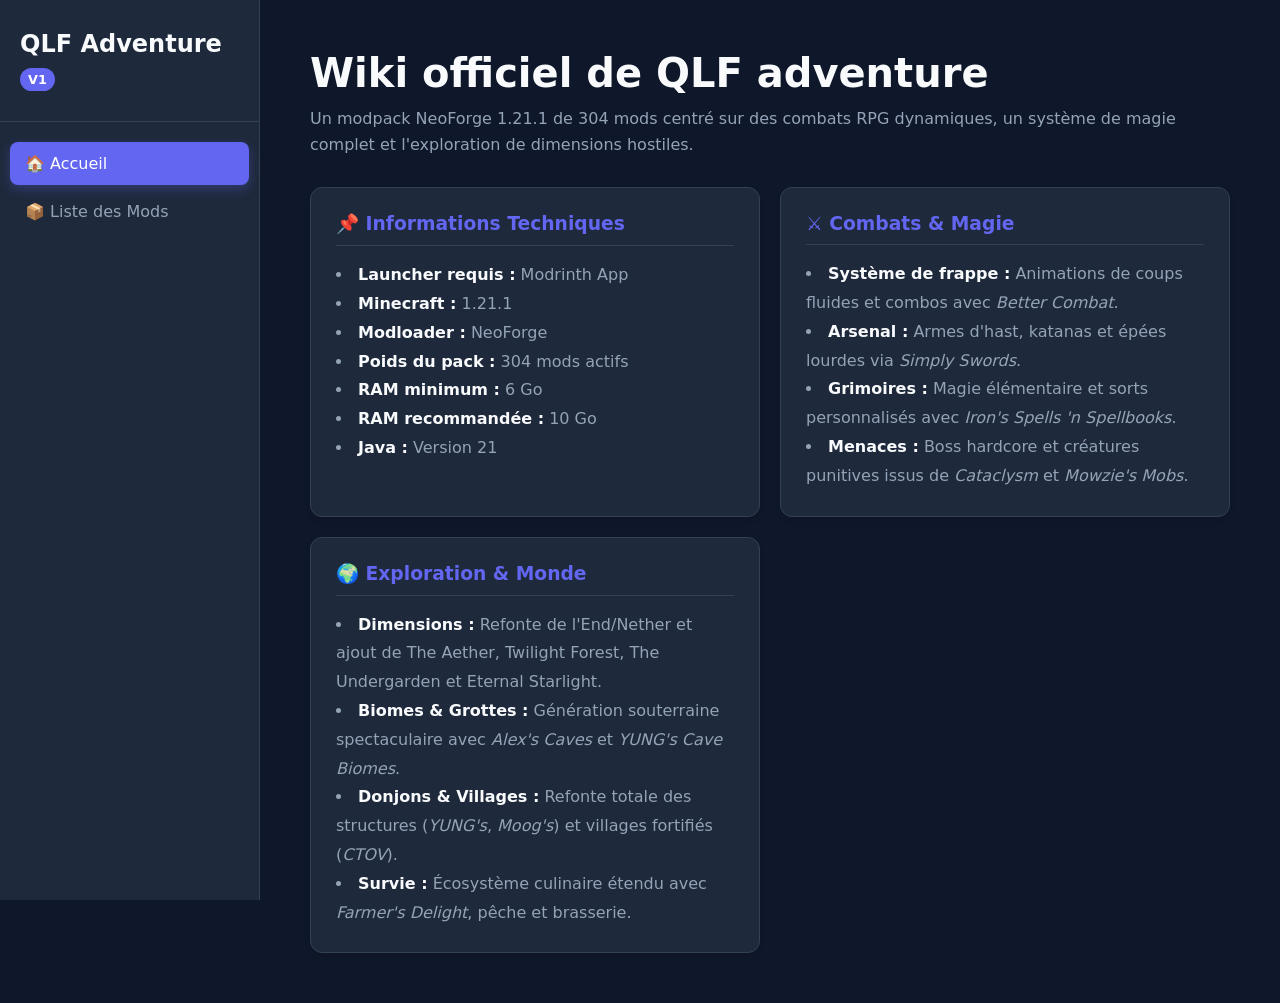
==== commit f6100c01: "modif titre" ====
--- a/index.html
+++ b/index.html
@@ -3,15 +3,16 @@
 <head>
     <meta charset="UTF-8">
     <meta name="viewport" content="width=device-width, initial-scale=1.0">
-    <title>Wiki Modpack NeoForge 1.21.1</title>
+    <title>Wiki QLF Adventure</title>
+    <link rel="icon" type="image/png" href="img/logo_qlf_adventure.jpg">
     <link rel="stylesheet" href="css/style.css">
 </head>
 <body>
 
     <aside class="sidebar">
         <div class="sidebar-header">
-            <h2>Wiki Modpack</h2>
-            <span class="version-badge">v1.21.1</span>
+            <h2>QLF Adventure</h2>
+            <span class="version-badge">V1</span>
         </div>
         <nav>
             <ul>
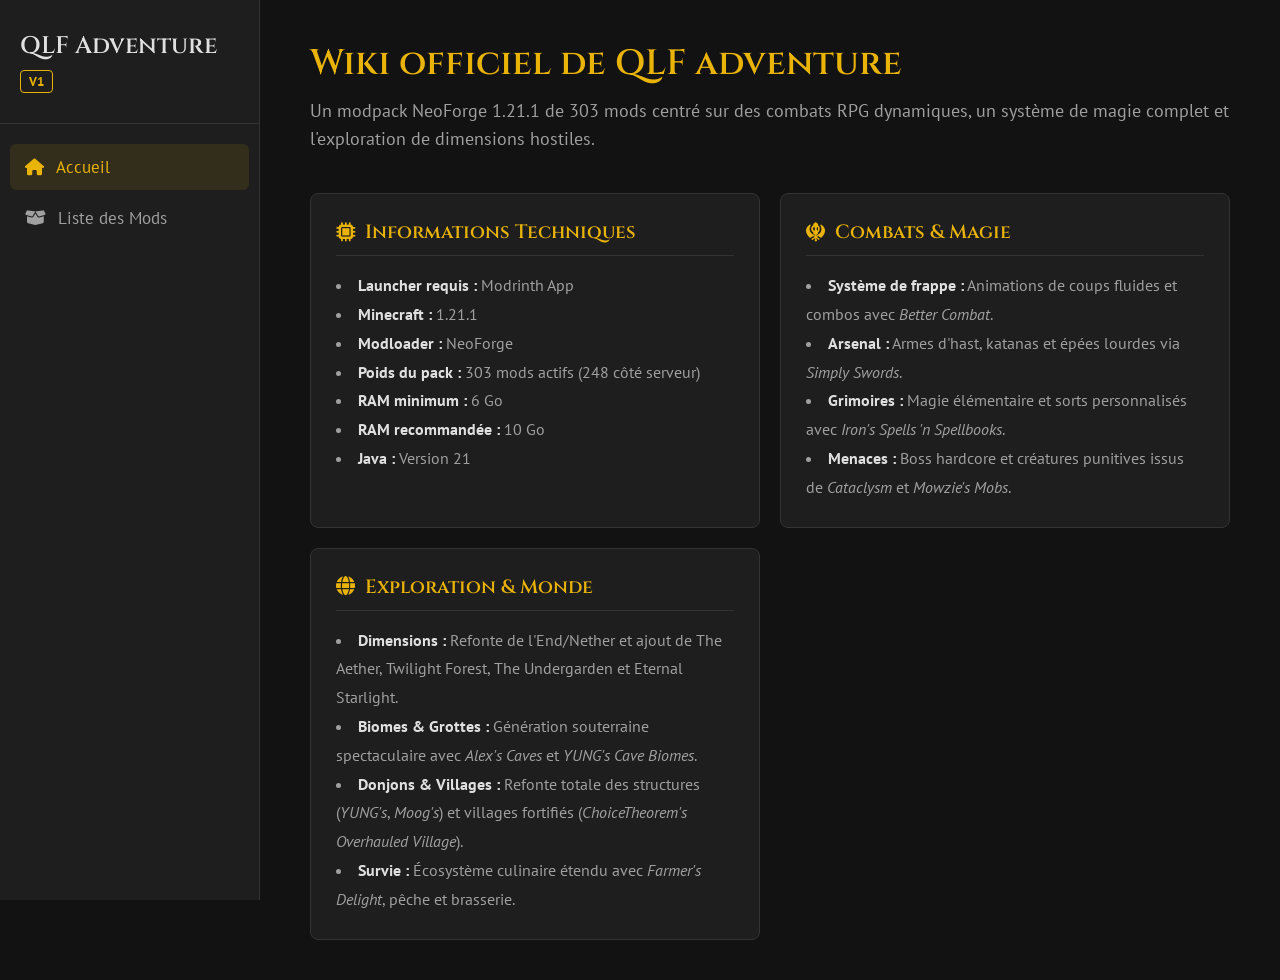
==== commit 01f43a7e: "maj du site et du modpack" ====
--- a/index.html
+++ b/index.html
@@ -6,6 +6,7 @@
     <title>Wiki QLF Adventure</title>
     <link rel="icon" type="image/png" href="img/logo_qlf_adventure.jpg">
     <link rel="stylesheet" href="css/style.css">
+    <link rel="stylesheet" href="https://cdnjs.cloudflare.com/ajax/libs/font-awesome/6.4.0/css/all.min.css">
 </head>
 <body>
 
@@ -16,51 +17,51 @@
         </div>
         <nav>
             <ul>
-                <li><a href="#accueil" class="nav-link active">🏠 Accueil</a></li>
-                <li><a href="#mods" class="nav-link">📦 Liste des Mods</a></li>
+                <li><a href="#accueil" class="nav-link active"><i class="fa-solid fa-house"></i> Accueil</a></li>
+                <li><a href="#mods" class="nav-link"><i class="fa-solid fa-box-open"></i> Liste des Mods</a></li>
             </ul>
         </nav>
     </aside>
 
     <main class="content">
-        <button id="menu-toggle" class="mobile-only">☰ Menu</button>
+        <button id="menu-toggle" class="mobile-only"><i class="fa-solid fa-bars"></i> Menu</button>
 
         <!-- PAGE : ACCUEIL -->
         <section id="accueil" class="page-section active-section">
             <div class="header-banner">
                 <h1>Wiki officiel de QLF adventure</h1>
-                <p>Un modpack NeoForge 1.21.1 de 304 mods centré sur des combats RPG dynamiques, un système de magie complet et l'exploration de dimensions hostiles.</p>
+                <p>Un modpack NeoForge 1.21.1 de 303 mods centré sur des combats RPG dynamiques, un système de magie complet et l'exploration de dimensions hostiles.</p>
             </div>
             
             <div class="card-grid">
                 <div class="info-card">
-                    <h3>📌 Informations Techniques</h3>
+                    <h3><i class="fa-solid fa-microchip"></i> Informations Techniques</h3>
                     <ul>
-                        <li><strong>Launcher requis :</strong> Modrinth App</li>
-                        <li><strong>Minecraft :</strong> 1.21.1</li>
-                        <li><strong>Modloader :</strong> NeoForge</li>
-                        <li><strong>Poids du pack :</strong> 304 mods actifs</li>
-                        <li><strong>RAM minimum :</strong> 6 Go</li>
-                        <li><strong>RAM recommandée :</strong> 10 Go</li>
-                        <li><strong>Java :</strong> Version 21</li>
+                        <li><strong><a href="https://modrinth.com/mod/launcher-requis" target="_blank" class="mod-link">Launcher requis :</a></strong> Modrinth App</li>
+                        <li><strong><a href="https://modrinth.com/mod/minecraft" target="_blank" class="mod-link">Minecraft :</a></strong> 1.21.1</li>
+                        <li><strong><a href="https://modrinth.com/mod/modloader" target="_blank" class="mod-link">Modloader :</a></strong> NeoForge</li>
+                        <li><strong><a href="https://modrinth.com/mod/poids-du-pack" target="_blank" class="mod-link">Poids du pack :</a></strong> 303 mods actifs (248 côté serveur)</li>
+                        <li><strong><a href="https://modrinth.com/mod/ram-minimum" target="_blank" class="mod-link">RAM minimum :</a></strong> 6 Go</li>
+                        <li><strong><a href="https://modrinth.com/mod/ram-recommand-e" target="_blank" class="mod-link">RAM recommandée :</a></strong> 10 Go</li>
+                        <li><strong><a href="https://modrinth.com/mod/java" target="_blank" class="mod-link">Java :</a></strong> Version 21</li>
                     </ul>
                 </div>
                 <div class="info-card">
-                    <h3>⚔️ Combats & Magie</h3>
+                    <h3><i class="fa-solid fa-khanda"></i> Combats & Magie</h3>
                     <ul>
-                        <li><strong>Système de frappe :</strong> Animations de coups fluides et combos avec <em>Better Combat</em>.</li>
-                        <li><strong>Arsenal :</strong> Armes d'hast, katanas et épées lourdes via <em>Simply Swords</em>.</li>
-                        <li><strong>Grimoires :</strong> Magie élémentaire et sorts personnalisés avec <em>Iron's Spells 'n Spellbooks</em>.</li>
-                        <li><strong>Menaces :</strong> Boss hardcore et créatures punitives issus de <em>Cataclysm</em> et <em>Mowzie's Mobs</em>.</li>
+                        <li><strong><a href="https://modrinth.com/mod/syst-me-de-frappe" target="_blank" class="mod-link">Système de frappe :</a></strong> Animations de coups fluides et combos avec <em>Better Combat</em>.</li>
+                        <li><strong><a href="https://modrinth.com/mod/arsenal" target="_blank" class="mod-link">Arsenal :</a></strong> Armes d'hast, katanas et épées lourdes via <em>Simply Swords</em>.</li>
+                        <li><strong><a href="https://modrinth.com/mod/grimoires" target="_blank" class="mod-link">Grimoires :</a></strong> Magie élémentaire et sorts personnalisés avec <em>Iron's Spells 'n Spellbooks</em>.</li>
+                        <li><strong><a href="https://modrinth.com/mod/menaces" target="_blank" class="mod-link">Menaces :</a></strong> Boss hardcore et créatures punitives issus de <em>Cataclysm</em> et <em>Mowzie's Mobs</em>.</li>
                     </ul>
                 </div>
                 <div class="info-card">
-                    <h3>🌍 Exploration & Monde</h3>
+                    <h3><i class="fa-solid fa-globe"></i> Exploration & Monde</h3>
                     <ul>
-                        <li><strong>Dimensions :</strong> Refonte de l'End/Nether et ajout de The Aether, Twilight Forest, The Undergarden et Eternal Starlight.</li>
-                        <li><strong>Biomes & Grottes :</strong> Génération souterraine spectaculaire avec <em>Alex's Caves</em> et <em>YUNG's Cave Biomes</em>.</li>
-                        <li><strong>Donjons & Villages :</strong> Refonte totale des structures (<em>YUNG's</em>, <em>Moog's</em>) et villages fortifiés (<em>CTOV</em>).</li>
-                        <li><strong>Survie :</strong> Écosystème culinaire étendu avec <em>Farmer's Delight</em>, pêche et brasserie.</li>
+                        <li><strong><a href="https://modrinth.com/mod/dimensions" target="_blank" class="mod-link">Dimensions :</a></strong> Refonte de l'End/Nether et ajout de The Aether, Twilight Forest, The Undergarden et Eternal Starlight.</li>
+                        <li><strong><a href="https://modrinth.com/mod/biomes-and-grottes" target="_blank" class="mod-link">Biomes & Grottes :</a></strong> Génération souterraine spectaculaire avec <em>Alex's Caves</em> et <em>YUNG's Cave Biomes</em>.</li>
+                        <li><strong><a href="https://modrinth.com/mod/donjons-and-villages" target="_blank" class="mod-link">Donjons & Villages :</a></strong> Refonte totale des structures (<em>YUNG's</em>, <em>Moog's</em>) et villages fortifiés (<em>ChoiceTheorem's Overhauled Village</em>).</li>
+                        <li><strong><a href="https://modrinth.com/mod/survie" target="_blank" class="mod-link">Survie :</a></strong> Écosystème culinaire étendu avec <em>Farmer's Delight</em>, pêche et brasserie.</li>
                     </ul>
                 </div>
             </div>
@@ -68,392 +69,1385 @@
 
         <!-- PAGE : LISTE DES MODS -->
         <section id="mods" class="page-section">
-            <h1>📦 Liste complète des Mods</h1>
-            <p>Voici l'annuaire de tous les mods présents dans le modpack, triés par catégorie. Les en-têtes vous aident à vous repérer facilement.</p>
-            
-            <!-- SOUS-MENU POUR DESCENDRE RAPIDEMENT -->
-            <div class="category-nav">
-                <a href="#cat-gameplay" class="cat-link">⚔️ Contenu & Gameplay</a>
-                <a href="#cat-client" class="cat-link">🎨 Client-Side</a>
-                <a href="#cat-opti" class="cat-link">⚡ Optimisation</a>
-                <a href="#cat-lib" class="cat-link">🛠️ Librairies & APIs</a>
+            <div class="header-banner">
+                <h1>📦 Liste complète des Mods</h1>
+                <p>Voici l'annuaire de tous les mods présents dans le modpack. Cliquez sur une catégorie pour dérouler son contenu ou cherchez un mod spécifique.</p>
+                
+                <div class="filter-controls">
+                    <input type="text" id="search-mod" placeholder="Rechercher un mod..." class="search-bar">
+                    <button id="expand-all" class="action-btn"><i class="fa-solid fa-angles-down"></i> Tout déplier</button>
+                    <button id="collapse-all" class="action-btn"><i class="fa-solid fa-angles-up"></i> Tout replier</button>
+                </div>
             </div>
 
-            <div class="table-container">
-                <table class="mod-table">
-                    <thead>
-                        <tr>
-                            <th>Catégorie</th>
-                            <th>Sous-catégorie</th>
-                            <th>Nom du mod</th>
-                            <th>Emplacement</th>
-                        </tr>
-                    </thead>
-                    <tbody>
-
-                        <!-- ============================================== -->
-                        <!-- ============ CONTENU & GAMEPLAY ============== -->
-                        <!-- ============================================== -->
-                        <tr class="category-header" id="cat-gameplay"><td colspan="4">⚔️ Contenu & Gameplay</td></tr>
-                        
-                        <tr class="subcategory-separator"><td colspan="4">🔸 Dimensions & Biomes</td></tr>
-                        <tr><td><span class="tag tag-game">Gameplay</span></td><td>Dimensions & Biomes</td><td><strong>The Aether</strong></td><td><span class="badge badge-both">Client & Serveur</span></td></tr>
-                        <tr><td><span class="tag tag-game">Gameplay</span></td><td>Dimensions & Biomes</td><td><strong>Aether Villages</strong></td><td><span class="badge badge-both">Client & Serveur</span></td></tr>
-                        <tr><td><span class="tag tag-game">Gameplay</span></td><td>Dimensions & Biomes</td><td><strong>Aether Emissivity</strong></td><td><span class="badge badge-both">Client & Serveur</span></td></tr>
-                        <tr><td><span class="tag tag-game">Gameplay</span></td><td>Dimensions & Biomes</td><td><strong>Aether - Protect Your Moa</strong></td><td><span class="badge badge-both">Client & Serveur</span></td></tr>
-                        <tr><td><span class="tag tag-game">Gameplay</span></td><td>Dimensions & Biomes</td><td><strong>Aether - Treasure Reforging</strong></td><td><span class="badge badge-both">Client & Serveur</span></td></tr>
-                        <tr><td><span class="tag tag-game">Gameplay</span></td><td>Dimensions & Biomes</td><td><strong>Deep Aether</strong></td><td><span class="badge badge-both">Client & Serveur</span></td></tr>
-                        <tr><td><span class="tag tag-game">Gameplay</span></td><td>Dimensions & Biomes</td><td><strong>Explore Ruins: Aether</strong></td><td><span class="badge badge-both">Client & Serveur</span></td></tr>
-                        <tr><td><span class="tag tag-game">Gameplay</span></td><td>Dimensions & Biomes</td><td><strong>The Twilight Forest</strong></td><td><span class="badge badge-both">Client & Serveur</span></td></tr>
-                        <tr><td><span class="tag tag-game">Gameplay</span></td><td>Dimensions & Biomes</td><td><strong>Twilight Treehouses</strong></td><td><span class="badge badge-both">Client & Serveur</span></td></tr>
-                        <tr><td><span class="tag tag-game">Gameplay</span></td><td>Dimensions & Biomes</td><td><strong>Eternal Starlight</strong></td><td><span class="badge badge-both">Client & Serveur</span></td></tr>
-                        <tr><td><span class="tag tag-game">Gameplay</span></td><td>Dimensions & Biomes</td><td><strong>The Undergarden</strong></td><td><span class="badge badge-both">Client & Serveur</span></td></tr>
-                        <tr><td><span class="tag tag-game">Gameplay</span></td><td>Dimensions & Biomes</td><td><strong>Geophilic</strong></td><td><span class="badge badge-both">Client & Serveur</span></td></tr>
-                        <tr><td><span class="tag tag-game">Gameplay</span></td><td>Dimensions & Biomes</td><td><strong>Geophilic Backported</strong></td><td><span class="badge badge-both">Client & Serveur</span></td></tr>
-                        <tr><td><span class="tag tag-game">Gameplay</span></td><td>Dimensions & Biomes</td><td><strong>Alex's Caves</strong></td><td><span class="badge badge-both">Client & Serveur</span></td></tr>
-                        <tr><td><span class="tag tag-game">Gameplay</span></td><td>Dimensions & Biomes</td><td><strong>YUNG's Cave Biomes</strong></td><td><span class="badge badge-both">Client & Serveur</span></td></tr>
-                        
-                        <tr class="subcategory-separator"><td colspan="4">🔸 Donjons & Structures</td></tr>
-                        <tr><td><span class="tag tag-game">Gameplay</span></td><td>Donjons & Structures</td><td><strong>YUNG's Better Caves</strong></td><td><span class="badge badge-both">Client & Serveur</span></td></tr>
-                        <tr><td><span class="tag tag-game">Gameplay</span></td><td>Donjons & Structures</td><td><strong>YUNG's Better Desert Temples</strong></td><td><span class="badge badge-both">Client & Serveur</span></td></tr>
-                        <tr><td><span class="tag tag-game">Gameplay</span></td><td>Donjons & Structures</td><td><strong>YUNG's Better Dungeons</strong></td><td><span class="badge badge-both">Client & Serveur</span></td></tr>
-                        <tr><td><span class="tag tag-game">Gameplay</span></td><td>Donjons & Structures</td><td><strong>YUNG's Better End Island</strong></td><td><span class="badge badge-both">Client & Serveur</span></td></tr>
-                        <tr><td><span class="tag tag-game">Gameplay</span></td><td>Donjons & Structures</td><td><strong>YUNG's Better Jungle Temples</strong></td><td><span class="badge badge-both">Client & Serveur</span></td></tr>
-                        <tr><td><span class="tag tag-game">Gameplay</span></td><td>Donjons & Structures</td><td><strong>YUNG's Better Mineshafts</strong></td><td><span class="badge badge-both">Client & Serveur</span></td></tr>
-                        <tr><td><span class="tag tag-game">Gameplay</span></td><td>Donjons & Structures</td><td><strong>YUNG's Better Nether Fortresses</strong></td><td><span class="badge badge-both">Client & Serveur</span></td></tr>
-                        <tr><td><span class="tag tag-game">Gameplay</span></td><td>Donjons & Structures</td><td><strong>YUNG's Better Ocean Monuments</strong></td><td><span class="badge badge-both">Client & Serveur</span></td></tr>
-                        <tr><td><span class="tag tag-game">Gameplay</span></td><td>Donjons & Structures</td><td><strong>YUNG's Better Strongholds</strong></td><td><span class="badge badge-both">Client & Serveur</span></td></tr>
-                        <tr><td><span class="tag tag-game">Gameplay</span></td><td>Donjons & Structures</td><td><strong>YUNG's Better Witch Huts</strong></td><td><span class="badge badge-both">Client & Serveur</span></td></tr>
-                        <tr><td><span class="tag tag-game">Gameplay</span></td><td>Donjons & Structures</td><td><strong>YUNG's Bridges</strong></td><td><span class="badge badge-both">Client & Serveur</span></td></tr>
-                        <tr><td><span class="tag tag-game">Gameplay</span></td><td>Donjons & Structures</td><td><strong>YUNG's Extras</strong></td><td><span class="badge badge-both">Client & Serveur</span></td></tr>
-                        <tr><td><span class="tag tag-game">Gameplay</span></td><td>Donjons & Structures</td><td><strong>Moog's End Structures</strong></td><td><span class="badge badge-both">Client & Serveur</span></td></tr>
-                        <tr><td><span class="tag tag-game">Gameplay</span></td><td>Donjons & Structures</td><td><strong>Moog's Nether Structures</strong></td><td><span class="badge badge-both">Client & Serveur</span></td></tr>
-                        <tr><td><span class="tag tag-game">Gameplay</span></td><td>Donjons & Structures</td><td><strong>Moog's Soaring Structures</strong></td><td><span class="badge badge-both">Client & Serveur</span></td></tr>
-                        <tr><td><span class="tag tag-game">Gameplay</span></td><td>Donjons & Structures</td><td><strong>Moog's Voyager Structures</strong></td><td><span class="badge badge-both">Client & Serveur</span></td></tr>
-                        <tr><td><span class="tag tag-game">Gameplay</span></td><td>Donjons & Structures</td><td><strong>Moog's Voyager Structures Integrated</strong></td><td><span class="badge badge-both">Client & Serveur</span></td></tr>
-                        <tr><td><span class="tag tag-game">Gameplay</span></td><td>Donjons & Structures</td><td><strong>Moog's Structures</strong></td><td><span class="badge badge-both">Client & Serveur</span></td></tr>
-                        <tr><td><span class="tag tag-game">Gameplay</span></td><td>Donjons & Structures</td><td><strong>Ender Villages</strong></td><td><span class="badge badge-both">Client & Serveur</span></td></tr>
-                        <tr><td><span class="tag tag-game">Gameplay</span></td><td>Donjons & Structures</td><td><strong>Illager Invasion</strong></td><td><span class="badge badge-both">Client & Serveur</span></td></tr>
-                        <tr><td><span class="tag tag-game">Gameplay</span></td><td>Donjons & Structures</td><td><strong>Road Weaver</strong></td><td><span class="badge badge-both">Client & Serveur</span></td></tr>
-                        <tr><td><span class="tag tag-game">Gameplay</span></td><td>Donjons & Structures</td><td><strong>ChoiceTheorem's Overhauled Village (CTOV)</strong></td><td><span class="badge badge-both">Client & Serveur</span></td></tr>
-                        <tr><td><span class="tag tag-game">Gameplay</span></td><td>Donjons & Structures</td><td><strong>Towns and Towers</strong></td><td><span class="badge badge-both">Client & Serveur</span></td></tr>
-                        <tr><td><span class="tag tag-game">Gameplay</span></td><td>Donjons & Structures</td><td><strong>Twilight Forest - Dungeons & Villages</strong></td><td><span class="badge badge-both">Client & Serveur</span></td></tr>
-                        
-                        <tr class="subcategory-separator"><td colspan="4">🔸 Mobs, Boss & Créatures</td></tr>
-                        <tr><td><span class="tag tag-game">Gameplay</span></td><td>Mobs, Boss & Créatures</td><td><strong>Bosses'Rise</strong></td><td><span class="badge badge-both">Client & Serveur</span></td></tr>
-                        <tr><td><span class="tag tag-game">Gameplay</span></td><td>Mobs, Boss & Créatures</td><td><strong>Creeper Overhaul</strong></td><td><span class="badge badge-both">Client & Serveur</span></td></tr>
-                        <tr><td><span class="tag tag-game">Gameplay</span></td><td>Mobs, Boss & Créatures</td><td><strong>Dark Doppelganger : Iron's Spells Addon</strong></td><td><span class="badge badge-both">Client & Serveur</span></td></tr>
-                        <tr><td><span class="tag tag-game">Gameplay</span></td><td>Mobs, Boss & Créatures</td><td><strong>Enderman Overhaul</strong></td><td><span class="badge badge-both">Client & Serveur</span></td></tr>
-                        <tr><td><span class="tag tag-game">Gameplay</span></td><td>Mobs, Boss & Créatures</td><td><strong>Qliphoth Awakening</strong></td><td><span class="badge badge-both">Client & Serveur</span></td></tr>
-                        <tr><td><span class="tag tag-game">Gameplay</span></td><td>Mobs, Boss & Créatures</td><td><strong>Guard Villagers</strong></td><td><span class="badge badge-both">Client & Serveur</span></td></tr>
-                        <tr><td><span class="tag tag-game">Gameplay</span></td><td>Mobs, Boss & Créatures</td><td><strong>Legendary Monsters</strong></td><td><span class="badge badge-both">Client & Serveur</span></td></tr>
-                        <tr><td><span class="tag tag-game">Gameplay</span></td><td>Mobs, Boss & Créatures</td><td><strong>L_Ender's Cataclysm</strong></td><td><span class="badge badge-both">Client & Serveur</span></td></tr>
-                        <tr><td><span class="tag tag-game">Gameplay</span></td><td>Mobs, Boss & Créatures</td><td><strong>Nautilus & Spears | Mounts of Mayhem</strong></td><td><span class="badge badge-both">Client & Serveur</span></td></tr>
-                        <tr><td><span class="tag tag-game">Gameplay</span></td><td>Mobs, Boss & Créatures</td><td><strong>Mowzie's Mobs</strong></td><td><span class="badge badge-both">Client & Serveur</span></td></tr>
-                        <tr><td><span class="tag tag-game">Gameplay</span></td><td>Mobs, Boss & Créatures</td><td><strong>Naturalist</strong></td><td><span class="badge badge-both">Client & Serveur</span></td></tr>
-                        <tr><td><span class="tag tag-game">Gameplay</span></td><td>Mobs, Boss & Créatures</td><td><strong>Nyf's Spiders</strong></td><td><span class="badge badge-both">Client & Serveur</span></td></tr>
-                        <tr><td><span class="tag tag-game">Gameplay</span></td><td>Mobs, Boss & Créatures</td><td><strong>Realistic Bees</strong></td><td><span class="badge badge-both">Client & Serveur</span></td></tr>
-                        <tr><td><span class="tag tag-game">Gameplay</span></td><td>Mobs, Boss & Créatures</td><td><strong>Ribbits</strong></td><td><span class="badge badge-both">Client & Serveur</span></td></tr>
-                        <tr><td><span class="tag tag-game">Gameplay</span></td><td>Mobs, Boss & Créatures</td><td><strong>Tiny Skeletons</strong></td><td><span class="badge badge-both">Client & Serveur</span></td></tr>
-                        <tr><td><span class="tag tag-game">Gameplay</span></td><td>Mobs, Boss & Créatures</td><td><strong>Villager Names</strong></td><td><span class="badge badge-both">Client & Serveur</span></td></tr>
-                        <tr><td><span class="tag tag-game">Gameplay</span></td><td>Mobs, Boss & Créatures</td><td><strong>Wither Reincarnated</strong></td><td><span class="badge badge-both">Client & Serveur</span></td></tr>
-                        <tr><td><span class="tag tag-game">Gameplay</span></td><td>Mobs, Boss & Créatures</td><td><strong>Wither Spawn Animation</strong></td><td><span class="badge badge-both">Client & Serveur</span></td></tr>
-                        
-                        <tr class="subcategory-separator"><td colspan="4">🔸 Magie, Combat & Équipement</td></tr>
-                        <tr><td><span class="tag tag-game">Gameplay</span></td><td>Magie, Combat & Équipement</td><td><strong>Iron's Spells 'n Spellbooks</strong></td><td><span class="badge badge-both">Client & Serveur</span></td></tr>
-                        <tr><td><span class="tag tag-game">Gameplay</span></td><td>Magie, Combat & Équipement</td><td><strong>Cataclysm Spellbooks</strong></td><td><span class="badge badge-both">Client & Serveur</span></td></tr>
-                        <tr><td><span class="tag tag-game">Gameplay</span></td><td>Magie, Combat & Équipement</td><td><strong>Legendary Spellbooks</strong></td><td><span class="badge badge-both">Client & Serveur</span></td></tr>
-                        <tr><td><span class="tag tag-game">Gameplay</span></td><td>Magie, Combat & Équipement</td><td><strong>Wind Spellbooks</strong></td><td><span class="badge badge-both">Client & Serveur</span></td></tr>
-                        <tr><td><span class="tag tag-game">Gameplay</span></td><td>Magie, Combat & Équipement</td><td><strong>Better Combat</strong></td><td><span class="badge badge-both">Client & Serveur</span></td></tr>
-                        <tr><td><span class="tag tag-game">Gameplay</span></td><td>Magie, Combat & Équipement</td><td><strong>Better Combat Punchy Fix</strong></td><td><span class="badge badge-both">Client & Serveur</span></td></tr>
-                        <tr><td><span class="tag tag-game">Gameplay</span></td><td>Magie, Combat & Équipement</td><td><strong>One Hand Better Combat</strong></td><td><span class="badge badge-both">Client & Serveur</span></td></tr>
-                        <tr><td><span class="tag tag-game">Gameplay</span></td><td>Magie, Combat & Équipement</td><td><strong>Punchy</strong></td><td><span class="badge badge-both">Client & Serveur</span></td></tr>
-                        <tr><td><span class="tag tag-game">Gameplay</span></td><td>Magie, Combat & Équipement</td><td><strong>Artifacts</strong></td><td><span class="badge badge-both">Client & Serveur</span></td></tr>
-                        <tr><td><span class="tag tag-game">Gameplay</span></td><td>Magie, Combat & Équipement</td><td><strong>Artifacts Crafting</strong></td><td><span class="badge badge-both">Client & Serveur</span></td></tr>
-                        <tr><td><span class="tag tag-game">Gameplay</span></td><td>Magie, Combat & Équipement</td><td><strong>Accessorify</strong></td><td><span class="badge badge-both">Client & Serveur</span></td></tr>
-                        <tr><td><span class="tag tag-game">Gameplay</span></td><td>Magie, Combat & Équipement</td><td><strong>Aileron</strong></td><td><span class="badge badge-both">Client & Serveur</span></td></tr>
-                        <tr><td><span class="tag tag-game">Gameplay</span></td><td>Magie, Combat & Équipement</td><td><strong>Better Tridents</strong></td><td><span class="badge badge-both">Client & Serveur</span></td></tr>
-                        <tr><td><span class="tag tag-game">Gameplay</span></td><td>Magie, Combat & Équipement</td><td><strong>Cult of Azazel</strong></td><td><span class="badge badge-both">Client & Serveur</span></td></tr>
-                        <tr><td><span class="tag tag-game">Gameplay</span></td><td>Magie, Combat & Équipement</td><td><strong>Deimos</strong></td><td><span class="badge badge-both">Client & Serveur</span></td></tr>
-                        <tr><td><span class="tag tag-game">Gameplay</span></td><td>Magie, Combat & Équipement</td><td><strong>Ender Dragon Fight Remastered</strong></td><td><span class="badge badge-both">Client & Serveur</span></td></tr>
-                        <tr><td><span class="tag tag-game">Gameplay</span></td><td>Magie, Combat & Équipement</td><td><strong>Enchantments Expansion</strong></td><td><span class="badge badge-both">Client & Serveur</span></td></tr>
-                        <tr><td><span class="tag tag-game">Gameplay</span></td><td>Magie, Combat & Équipement</td><td><strong>Just Potion Rings</strong></td><td><span class="badge badge-both">Client & Serveur</span></td></tr>
-                        <tr><td><span class="tag tag-game">Gameplay</span></td><td>Magie, Combat & Équipement</td><td><strong>Mythic Upgrades</strong></td><td><span class="badge badge-both">Client & Serveur</span></td></tr>
-                        <tr><td><span class="tag tag-game">Gameplay</span></td><td>Magie, Combat & Équipement</td><td><strong>Shield Expansion</strong></td><td><span class="badge badge-both">Client & Serveur</span></td></tr>
-                        <tr><td><span class="tag tag-game">Gameplay</span></td><td>Magie, Combat & Équipement</td><td><strong>Simply Swords</strong></td><td><span class="badge badge-both">Client & Serveur</span></td></tr>
-                        <tr><td><span class="tag tag-game">Gameplay</span></td><td>Magie, Combat & Équipement</td><td><strong>Too Many Bows</strong></td><td><span class="badge badge-both">Client & Serveur</span></td></tr>
-                        <tr><td><span class="tag tag-game">Gameplay</span></td><td>Magie, Combat & Équipement</td><td><strong>Trimmable Tools</strong></td><td><span class="badge badge-both">Client & Serveur</span></td></tr>
-                        <tr><td><span class="tag tag-game">Gameplay</span></td><td>Magie, Combat & Équipement</td><td><strong>Warden Tools</strong></td><td><span class="badge badge-both">Client & Serveur</span></td></tr>
-
-                        <tr class="subcategory-separator"><td colspan="4">🔸 Cuisine, Agriculture & Pêche</td></tr>
-                        <tr><td><span class="tag tag-game">Gameplay</span></td><td>Cuisine, Agriculture & Pêche</td><td><strong>Farmer's Delight</strong></td><td><span class="badge badge-both">Client & Serveur</span></td></tr>
-                        <tr><td><span class="tag tag-game">Gameplay</span></td><td>Cuisine, Agriculture & Pêche</td><td><strong>Aquaculture Delight</strong></td><td><span class="badge badge-both">Client & Serveur</span></td></tr>
-                        <tr><td><span class="tag tag-game">Gameplay</span></td><td>Cuisine, Agriculture & Pêche</td><td><strong>Barbeque's Delight</strong></td><td><span class="badge badge-both">Client & Serveur</span></td></tr>
-                        <tr><td><span class="tag tag-game">Gameplay</span></td><td>Cuisine, Agriculture & Pêche</td><td><strong>Brewin' and Chewin'</strong></td><td><span class="badge badge-both">Client & Serveur</span></td></tr>
-                        <tr><td><span class="tag tag-game">Gameplay</span></td><td>Cuisine, Agriculture & Pêche</td><td><strong>Chef's Delight</strong></td><td><span class="badge badge-both">Client & Serveur</span></td></tr>
-                        <tr><td><span class="tag tag-game">Gameplay</span></td><td>Cuisine, Agriculture & Pêche</td><td><strong>Cocktails Delight</strong></td><td><span class="badge badge-both">Client & Serveur</span></td></tr>
-                        <tr><td><span class="tag tag-game">Gameplay</span></td><td>Cuisine, Agriculture & Pêche</td><td><strong>Corn Delight</strong></td><td><span class="badge badge-both">Client & Serveur</span></td></tr>
-                        <tr><td><span class="tag tag-game">Gameplay</span></td><td>Cuisine, Agriculture & Pêche</td><td><strong>Display Delight</strong></td><td><span class="badge badge-both">Client & Serveur</span></td></tr>
-                        <tr><td><span class="tag tag-game">Gameplay</span></td><td>Cuisine, Agriculture & Pêche</td><td><strong>Egg Delight</strong></td><td><span class="badge badge-both">Client & Serveur</span></td></tr>
-                        <tr><td><span class="tag tag-game">Gameplay</span></td><td>Cuisine, Agriculture & Pêche</td><td><strong>End's Delight</strong></td><td><span class="badge badge-both">Client & Serveur</span></td></tr>
-                        <tr><td><span class="tag tag-game">Gameplay</span></td><td>Cuisine, Agriculture & Pêche</td><td><strong>Expanded Delight</strong></td><td><span class="badge badge-both">Client & Serveur</span></td></tr>
-                        <tr><td><span class="tag tag-game">Gameplay</span></td><td>Cuisine, Agriculture & Pêche</td><td><strong>Fast Food Delight Unofficial</strong></td><td><span class="badge badge-both">Client & Serveur</span></td></tr>
-                        <tr><td><span class="tag tag-game">Gameplay</span></td><td>Cuisine, Agriculture & Pêche</td><td><strong>Fruit's Delight</strong></td><td><span class="badge badge-both">Client & Serveur</span></td></tr>
-                        <tr><td><span class="tag tag-game">Gameplay</span></td><td>Cuisine, Agriculture & Pêche</td><td><strong>Mexican's Delight</strong></td><td><span class="badge badge-both">Client & Serveur</span></td></tr>
-                        <tr><td><span class="tag tag-game">Gameplay</span></td><td>Cuisine, Agriculture & Pêche</td><td><strong>My Nether's Delight</strong></td><td><span class="badge badge-both">Client & Serveur</span></td></tr>
-                        <tr><td><span class="tag tag-game">Gameplay</span></td><td>Cuisine, Agriculture & Pêche</td><td><strong>Pineapple Delight</strong></td><td><span class="badge badge-both">Client & Serveur</span></td></tr>
-                        <tr><td><span class="tag tag-game">Gameplay</span></td><td>Cuisine, Agriculture & Pêche</td><td><strong>Pizza Delight</strong></td><td><span class="badge badge-both">Client & Serveur</span></td></tr>
-                        <tr><td><span class="tag tag-game">Gameplay</span></td><td>Cuisine, Agriculture & Pêche</td><td><strong>Rustic Delight</strong></td><td><span class="badge badge-both">Client & Serveur</span></td></tr>
-                        <tr><td><span class="tag tag-game">Gameplay</span></td><td>Cuisine, Agriculture & Pêche</td><td><strong>Storage Delight</strong></td><td><span class="badge badge-both">Client & Serveur</span></td></tr>
-                        <tr><td><span class="tag tag-game">Gameplay</span></td><td>Cuisine, Agriculture & Pêche</td><td><strong>Aquaculture 2</strong></td><td><span class="badge badge-both">Client & Serveur</span></td></tr>
-                        <tr><td><span class="tag tag-game">Gameplay</span></td><td>Cuisine, Agriculture & Pêche</td><td><strong>Fisherman's Trap</strong></td><td><span class="badge badge-both">Client & Serveur</span></td></tr>
-                        <tr><td><span class="tag tag-game">Gameplay</span></td><td>Cuisine, Agriculture & Pêche</td><td><strong>Fish On The Line</strong></td><td><span class="badge badge-both">Client & Serveur</span></td></tr>
-                        <tr><td><span class="tag tag-game">Gameplay</span></td><td>Cuisine, Agriculture & Pêche</td><td><strong>Kelp Fertilizer</strong></td><td><span class="badge badge-both">Client & Serveur</span></td></tr>
-                        <tr><td><span class="tag tag-game">Gameplay</span></td><td>Cuisine, Agriculture & Pêche</td><td><strong>[Let's Do] Vinery</strong></td><td><span class="badge badge-both">Client & Serveur</span></td></tr>
-                        <tr><td><span class="tag tag-game">Gameplay</span></td><td>Cuisine, Agriculture & Pêche</td><td><strong>XP From Crops</strong></td><td><span class="badge badge-both">Client & Serveur</span></td></tr>
-                        <tr><td><span class="tag tag-game">Gameplay</span></td><td>Cuisine, Agriculture & Pêche</td><td><strong>Youkai's Feasts</strong></td><td><span class="badge badge-both">Client & Serveur</span></td></tr>
-
-                        <tr class="subcategory-separator"><td colspan="4">🔸 Transports & Exploration</td></tr>
-                        <tr><td><span class="tag tag-game">Gameplay</span></td><td>Transports & Exploration</td><td><strong>Xaero's Minimap</strong></td><td><span class="badge badge-both">Client & Serveur</span></td></tr>
-                        <tr><td><span class="tag tag-game">Gameplay</span></td><td>Transports & Exploration</td><td><strong>Xaero's World Map</strong></td><td><span class="badge badge-both">Client & Serveur</span></td></tr>
-                        <tr><td><span class="tag tag-game">Gameplay</span></td><td>Transports & Exploration</td><td><strong>Xaero's Waystones Compatibility</strong></td><td><span class="badge badge-both">Client & Serveur</span></td></tr>
-                        <tr><td><span class="tag tag-game">Gameplay</span></td><td>Transports & Exploration</td><td><strong>Waystones</strong></td><td><span class="badge badge-both">Client & Serveur</span></td></tr>
-                        <tr><td><span class="tag tag-game">Gameplay</span></td><td>Transports & Exploration</td><td><strong>Traveler's Backpack</strong></td><td><span class="badge badge-both">Client & Serveur</span></td></tr>
-                        <tr><td><span class="tag tag-game">Gameplay</span></td><td>Transports & Exploration</td><td><strong>Traveler's Toolbelt</strong></td><td><span class="badge badge-both">Client & Serveur</span></td></tr>
-                        <tr><td><span class="tag tag-game">Gameplay</span></td><td>Transports & Exploration</td><td><strong>Skyhook (Ziplined)</strong></td><td><span class="badge badge-both">Client & Serveur</span></td></tr>
-                        <tr><td><span class="tag tag-game">Gameplay</span></td><td>Transports & Exploration</td><td><strong>Zipline</strong></td><td><span class="badge badge-both">Client & Serveur</span></td></tr>
-                        <tr><td><span class="tag tag-game">Gameplay</span></td><td>Transports & Exploration</td><td><strong>Horseshoes</strong></td><td><span class="badge badge-both">Client & Serveur</span></td></tr>
-                        <tr><td><span class="tag tag-game">Gameplay</span></td><td>Transports & Exploration</td><td><strong>Immersive Aircraft</strong></td><td><span class="badge badge-both">Client & Serveur</span></td></tr>
-                        <tr><td><span class="tag tag-game">Gameplay</span></td><td>Transports & Exploration</td><td><strong>Moving Elevators</strong></td><td><span class="badge badge-both">Client & Serveur</span></td></tr>
-                        <tr><td><span class="tag tag-game">Gameplay</span></td><td>Transports & Exploration</td><td><strong>Vehicle Upgrade</strong></td><td><span class="badge badge-both">Client & Serveur</span></td></tr>
-                        <tr><td><span class="tag tag-game">Gameplay</span></td><td>Transports & Exploration</td><td><strong>Whistle Mount</strong></td><td><span class="badge badge-both">Client & Serveur</span></td></tr>
-                        
-                        <tr class="subcategory-separator"><td colspan="4">🔸 Monde & Environnement</td></tr>
-                        <tr><td><span class="tag tag-game">Gameplay</span></td><td>Monde & Environnement</td><td><strong>Weather, Storms & Tornadoes (Weather2)</strong></td><td><span class="badge badge-both">Client & Serveur</span></td></tr>
-
-                        <tr class="subcategory-separator"><td colspan="4">🔸 Construction, Déco & Rangement</td></tr>
-                        <tr><td><span class="tag tag-game">Gameplay</span></td><td>Construction, Déco & Rangement</td><td><strong>Amendments</strong></td><td><span class="badge badge-both">Client & Serveur</span></td></tr>
-                        <tr><td><span class="tag tag-game">Gameplay</span></td><td>Construction, Déco & Rangement</td><td><strong>Another Furniture</strong></td><td><span class="badge badge-both">Client & Serveur</span></td></tr>
-                        <tr><td><span class="tag tag-game">Gameplay</span></td><td>Construction, Déco & Rangement</td><td><strong>Armor Statues</strong></td><td><span class="badge badge-both">Client & Serveur</span></td></tr>
-                        <tr><td><span class="tag tag-game">Gameplay</span></td><td>Construction, Déco & Rangement</td><td><strong>Banner Flags</strong></td><td><span class="badge badge-both">Client & Serveur</span></td></tr>
-                        <tr><td><span class="tag tag-game">Gameplay</span></td><td>Construction, Déco & Rangement</td><td><strong>Connectible Chains</strong></td><td><span class="badge badge-both">Client & Serveur</span></td></tr>
-                        <tr><td><span class="tag tag-game">Gameplay</span></td><td>Construction, Déco & Rangement</td><td><strong>Diagonal Fences</strong></td><td><span class="badge badge-both">Client & Serveur</span></td></tr>
-                        <tr><td><span class="tag tag-game">Gameplay</span></td><td>Construction, Déco & Rangement</td><td><strong>Diagonal Walls</strong></td><td><span class="badge badge-both">Client & Serveur</span></td></tr>
-                        <tr><td><span class="tag tag-game">Gameplay</span></td><td>Construction, Déco & Rangement</td><td><strong>Echo Chest</strong></td><td><span class="badge badge-both">Client & Serveur</span></td></tr>
-                        <tr><td><span class="tag tag-game">Gameplay</span></td><td>Construction, Déco & Rangement</td><td><strong>Immersive Paintings</strong></td><td><span class="badge badge-both">Client & Serveur</span></td></tr>
-                        <tr><td><span class="tag tag-game">Gameplay</span></td><td>Construction, Déco & Rangement</td><td><strong>Iron Smelters</strong></td><td><span class="badge badge-both">Client & Serveur</span></td></tr>
-                        <tr><td><span class="tag tag-game">Gameplay</span></td><td>Construction, Déco & Rangement</td><td><strong>Linked Chests</strong></td><td><span class="badge badge-both">Client & Serveur</span></td></tr>
-                        <tr><td><span class="tag tag-game">Gameplay</span></td><td>Construction, Déco & Rangement</td><td><strong>Macaw's Bridges</strong></td><td><span class="badge badge-both">Client & Serveur</span></td></tr>
-                        <tr><td><span class="tag tag-game">Gameplay</span></td><td>Construction, Déco & Rangement</td><td><strong>More Discs</strong></td><td><span class="badge badge-both">Client & Serveur</span></td></tr>
-                        <tr><td><span class="tag tag-game">Gameplay</span></td><td>Construction, Déco & Rangement</td><td><strong>Quark</strong></td><td><span class="badge badge-both">Client & Serveur</span></td></tr>
-                        <tr><td><span class="tag tag-game">Gameplay</span></td><td>Construction, Déco & Rangement</td><td><strong>Sophisticated Storage</strong></td><td><span class="badge badge-both">Client & Serveur</span></td></tr>
-                        <tr><td><span class="tag tag-game">Gameplay</span></td><td>Construction, Déco & Rangement</td><td><strong>Supplementaries</strong></td><td><span class="badge badge-both">Client & Serveur</span></td></tr>
-                        <tr><td><span class="tag tag-game">Gameplay</span></td><td>Construction, Déco & Rangement</td><td><strong>Visual Workbench</strong></td><td><span class="badge badge-both">Client & Serveur</span></td></tr>
-                        <tr><td><span class="tag tag-game">Gameplay</span></td><td>Construction, Déco & Rangement</td><td><strong>XercaMusic (Music Maker)</strong></td><td><span class="badge badge-both">Client & Serveur</span></td></tr>
-
-                        <tr class="subcategory-separator"><td colspan="4">🔸 Utilitaires & QoL</td></tr>
-                        <tr><td><span class="tag tag-game">Gameplay</span></td><td>Utilitaires & QoL</td><td><strong>Just Enough Items (JEI)</strong></td><td><span class="badge badge-both">Client & Serveur</span></td></tr>
-                        <tr><td><span class="tag tag-game">Gameplay</span></td><td>Utilitaires & QoL</td><td><strong>Just Enough Breeding (JEBr)</strong></td><td><span class="badge badge-both">Client & Serveur</span></td></tr>
-                        <tr><td><span class="tag tag-game">Gameplay</span></td><td>Utilitaires & QoL</td><td><strong>Just Enough Professions (JEP)</strong></td><td><span class="badge badge-both">Client & Serveur</span></td></tr>
-                        <tr><td><span class="tag tag-game">Gameplay</span></td><td>Utilitaires & QoL</td><td><strong>Just Enough Resources (JER)</strong></td><td><span class="badge badge-both">Client & Serveur</span></td></tr>
-                        <tr><td><span class="tag tag-game">Gameplay</span></td><td>Utilitaires & QoL</td><td><strong>Gravestone Mod</strong></td><td><span class="badge badge-both">Client & Serveur</span></td></tr>
-                        <tr><td><span class="tag tag-game">Gameplay</span></td><td>Utilitaires & QoL</td><td><strong>Gravestone Curios Compat</strong></td><td><span class="badge badge-both">Client & Serveur</span></td></tr>
-                        <tr><td><span class="tag tag-game">Gameplay</span></td><td>Utilitaires & QoL</td><td><strong>Easy Anvils</strong></td><td><span class="badge badge-both">Client & Serveur</span></td></tr>
-                        <tr><td><span class="tag tag-game">Gameplay</span></td><td>Utilitaires & QoL</td><td><strong>Easy Elytra Takeoff</strong></td><td><span class="badge badge-both">Client & Serveur</span></td></tr>
-                        <tr><td><span class="tag tag-game">Gameplay</span></td><td>Utilitaires & QoL</td><td><strong>Easy Magic</strong></td><td><span class="badge badge-both">Client & Serveur</span></td></tr>
-                        <tr><td><span class="tag tag-game">Gameplay</span></td><td>Utilitaires & QoL</td><td><strong>Easy Shulker Boxes</strong></td><td><span class="badge badge-both">Client & Serveur</span></td></tr>
-                        <tr><td><span class="tag tag-game">Gameplay</span></td><td>Utilitaires & QoL</td><td><strong>Anvil Never Too Expensive</strong></td><td><span class="badge badge-both">Client & Serveur</span></td></tr>
-                        <tr><td><span class="tag tag-game">Gameplay</span></td><td>Utilitaires & QoL</td><td><strong>Arcane Essence Block</strong></td><td><span class="badge badge-both">Client & Serveur</span></td></tr>
-                        <tr><td><span class="tag tag-game">Gameplay</span></td><td>Utilitaires & QoL</td><td><strong>Better Trees</strong></td><td><span class="badge badge-both">Client & Serveur</span></td></tr>
-                        <tr><td><span class="tag tag-game">Gameplay</span></td><td>Utilitaires & QoL</td><td><strong>Better Days</strong></td><td><span class="badge badge-both">Client & Serveur</span></td></tr>
-                        <tr><td><span class="tag tag-game">Gameplay</span></td><td>Utilitaires & QoL</td><td><strong>Better Than Mending</strong></td><td><span class="badge badge-both">Client & Serveur</span></td></tr>
-                        <tr><td><span class="tag tag-game">Gameplay</span></td><td>Utilitaires & QoL</td><td><strong>Better Climbing</strong></td><td><span class="badge badge-both">Client & Serveur</span></td></tr>
-                        <tr><td><span class="tag tag-game">Gameplay</span></td><td>Utilitaires & QoL</td><td><strong>Boss Checklist</strong></td><td><span class="badge badge-both">Client & Serveur</span></td></tr>
-                        <tr><td><span class="tag tag-game">Gameplay</span></td><td>Utilitaires & QoL</td><td><strong>Chunk Loaders</strong></td><td><span class="badge badge-both">Client & Serveur</span></td></tr>
-                        <tr><td><span class="tag tag-game">Gameplay</span></td><td>Utilitaires & QoL</td><td><strong>Craftable Enchanted Golden Apple</strong></td><td><span class="badge badge-both">Client & Serveur</span></td></tr>
-                        <tr><td><span class="tag tag-game">Gameplay</span></td><td>Utilitaires & QoL</td><td><strong>Craftable Totem of Undying</strong></td><td><span class="badge badge-both">Client & Serveur</span></td></tr>
-                        <tr><td><span class="tag tag-game">Gameplay</span></td><td>Utilitaires & QoL</td><td><strong>Cut Through</strong></td><td><span class="badge badge-both">Client & Serveur</span></td></tr>
-                        <tr><td><span class="tag tag-game">Gameplay</span></td><td>Utilitaires & QoL</td><td><strong>Death Finder</strong></td><td><span class="badge badge-both">Client & Serveur</span></td></tr>
-                        <tr><td><span class="tag tag-game">Gameplay</span></td><td>Utilitaires & QoL</td><td><strong>Dismount Entity</strong></td><td><span class="badge badge-both">Client & Serveur</span></td></tr>
-                        <tr><td><span class="tag tag-game">Gameplay</span></td><td>Utilitaires & QoL</td><td><strong>Dragon Movement Fix</strong></td><td><span class="badge badge-both">Client & Serveur</span></td></tr>
-                        <tr><td><span class="tag tag-game">Gameplay</span></td><td>Utilitaires & QoL</td><td><strong>MmmMmmMmmMmm (Target Dummy)</strong></td><td><span class="badge badge-both">Client & Serveur</span></td></tr>
-                        <tr><td><span class="tag tag-game">Gameplay</span></td><td>Utilitaires & QoL</td><td><strong>Enchanting Infuser</strong></td><td><span class="badge badge-both">Client & Serveur</span></td></tr>
-                        <tr><td><span class="tag tag-game">Gameplay</span></td><td>Utilitaires & QoL</td><td><strong>Enchantment Level Cap Indicator</strong></td><td><span class="badge badge-both">Client & Serveur</span></td></tr>
-                        <tr><td><span class="tag tag-game">Gameplay</span></td><td>Utilitaires & QoL</td><td><strong>End Villager Trader</strong></td><td><span class="badge badge-both">Client & Serveur</span></td></tr>
-                        <tr><td><span class="tag tag-game">Gameplay</span></td><td>Utilitaires & QoL</td><td><strong>Eternal Nether</strong></td><td><span class="badge badge-both">Client & Serveur</span></td></tr>
-                        <tr><td><span class="tag tag-game">Gameplay</span></td><td>Utilitaires & QoL</td><td><strong>Global XP</strong></td><td><span class="badge badge-both">Client & Serveur</span></td></tr>
-                        <tr><td><span class="tag tag-game">Gameplay</span></td><td>Utilitaires & QoL</td><td><strong>Grind Enchantments</strong></td><td><span class="badge badge-both">Client & Serveur</span></td></tr>
-                        <tr><td><span class="tag tag-game">Gameplay</span></td><td>Utilitaires & QoL</td><td><strong>Hopper Gadgetry</strong></td><td><span class="badge badge-both">Client & Serveur</span></td></tr>
-                        <tr><td><span class="tag tag-game">Gameplay</span></td><td>Utilitaires & QoL</td><td><strong>Immersive Ores</strong></td><td><span class="badge badge-both">Client & Serveur</span></td></tr>
-                        <tr><td><span class="tag tag-game">Gameplay</span></td><td>Utilitaires & QoL</td><td><strong>Infinite Trading</strong></td><td><span class="badge badge-both">Client & Serveur</span></td></tr>
-                        <tr><td><span class="tag tag-game">Gameplay</span></td><td>Utilitaires & QoL</td><td><strong>Jade</strong></td><td><span class="badge badge-both">Client & Serveur</span></td></tr>
-                        <tr><td><span class="tag tag-game">Gameplay</span></td><td>Utilitaires & QoL</td><td><strong>Just Hammers</strong></td><td><span class="badge badge-both">Client & Serveur</span></td></tr>
-                        <tr><td><span class="tag tag-game">Gameplay</span></td><td>Utilitaires & QoL</td><td><strong>Lootr</strong></td><td><span class="badge badge-both">Client & Serveur</span></td></tr>
-                        <tr><td><span class="tag tag-game">Gameplay</span></td><td>Utilitaires & QoL</td><td><strong>Magnum Torch</strong></td><td><span class="badge badge-both">Client & Serveur</span></td></tr>
-                        <tr><td><span class="tag tag-game">Gameplay</span></td><td>Utilitaires & QoL</td><td><strong>Many More Ores and Crafts</strong></td><td><span class="badge badge-both">Client & Serveur</span></td></tr>
-                        <tr><td><span class="tag tag-game">Gameplay</span></td><td>Utilitaires & QoL</td><td><strong>McQoy</strong></td><td><span class="badge badge-both">Client & Serveur</span></td></tr>
-                        <tr><td><span class="tag tag-game">Gameplay</span></td><td>Utilitaires & QoL</td><td><strong>Mob Lassos</strong></td><td><span class="badge badge-both">Client & Serveur</span></td></tr>
-                        <tr><td><span class="tag tag-game">Gameplay</span></td><td>Utilitaires & QoL</td><td><strong>More Villagers : Re-employed</strong></td><td><span class="badge badge-both">Client & Serveur</span></td></tr>
-                        <tr><td><span class="tag tag-game">Gameplay</span></td><td>Utilitaires & QoL</td><td><strong>Netherite Horse Armor</strong></td><td><span class="badge badge-both">Client & Serveur</span></td></tr>
-                        <tr><td><span class="tag tag-game">Gameplay</span></td><td>Utilitaires & QoL</td><td><strong>NetherPortalFix</strong></td><td><span class="badge badge-both">Client & Serveur</span></td></tr>
-                        <tr><td><span class="tag tag-game">Gameplay</span></td><td>Utilitaires & QoL</td><td><strong>Platform</strong></td><td><span class="badge badge-both">Client & Serveur</span></td></tr>
-                        <tr><td><span class="tag tag-game">Gameplay</span></td><td>Utilitaires & QoL</td><td><strong>Polymorph</strong></td><td><span class="badge badge-both">Client & Serveur</span></td></tr>
-                        <tr><td><span class="tag tag-game">Gameplay</span></td><td>Utilitaires & QoL</td><td><strong>Prism</strong></td><td><span class="badge badge-both">Client & Serveur</span></td></tr>
-                        <tr><td><span class="tag tag-game">Gameplay</span></td><td>Utilitaires & QoL</td><td><strong>Reach Behind</strong></td><td><span class="badge badge-both">Client & Serveur</span></td></tr>
-                        <tr><td><span class="tag tag-game">Gameplay</span></td><td>Utilitaires & QoL</td><td><strong>Respawning Shulkers</strong></td><td><span class="badge badge-both">Client & Serveur</span></td></tr>
-                        <tr><td><span class="tag tag-game">Gameplay</span></td><td>Utilitaires & QoL</td><td><strong>Snow Under Trees</strong></td><td><span class="badge badge-both">Client & Serveur</span></td></tr>
-                        <tr><td><span class="tag tag-game">Gameplay</span></td><td>Utilitaires & QoL</td><td><strong>Surveyor</strong></td><td><span class="badge badge-both">Client & Serveur</span></td></tr>
-                        <tr><td><span class="tag tag-game">Gameplay</span></td><td>Utilitaires & QoL</td><td><strong>Tax Free Levels</strong></td><td><span class="badge badge-both">Client & Serveur</span></td></tr>
-                        <tr><td><span class="tag tag-game">Gameplay</span></td><td>Utilitaires & QoL</td><td><strong>Trade Cycling</strong></td><td><span class="badge badge-both">Client & Serveur</span></td></tr>
-                        <tr><td><span class="tag tag-game">Gameplay</span></td><td>Utilitaires & QoL</td><td><strong>Trading Post</strong></td><td><span class="badge badge-both">Client & Serveur</span></td></tr>
-                        <tr><td><span class="tag tag-game">Gameplay</span></td><td>Utilitaires & QoL</td><td><strong>Tree Harvester</strong></td><td><span class="badge badge-both">Client & Serveur</span></td></tr>
-                        <tr><td><span class="tag tag-game">Gameplay</span></td><td>Utilitaires & QoL</td><td><strong>Universal Bone Meal</strong></td><td><span class="badge badge-both">Client & Serveur</span></td></tr>
-                        <tr><td><span class="tag tag-game">Gameplay</span></td><td>Utilitaires & QoL</td><td><strong>Universal Enchants</strong></td><td><span class="badge badge-both">Client & Serveur</span></td></tr>
-                        <tr><td><span class="tag tag-game">Gameplay</span></td><td>Utilitaires & QoL</td><td><strong>Vanilla Backport</strong></td><td><span class="badge badge-both">Client & Serveur</span></td></tr>
-                        <tr><td><span class="tag tag-game">Gameplay</span></td><td>Utilitaires & QoL</td><td><strong>Visible Traders</strong></td><td><span class="badge badge-both">Client & Serveur</span></td></tr>
-                        <tr><td><span class="tag tag-game">Gameplay</span></td><td>Utilitaires & QoL</td><td><strong>What Are They Up To (WATUT)</strong></td><td><span class="badge badge-both">Client & Serveur</span></td></tr>
-
-                        <!-- ============================================== -->
-                        <!-- ================= CLIENT-SIDE ================== -->
-                        <!-- ============================================== -->
-                        <tr class="category-header" id="cat-client"><td colspan="4">🎨 Client-Side</td></tr>
-                        
-                        <tr class="subcategory-separator"><td colspan="4">🔸 Affichage & HUD</td></tr>
-                        <tr><td><span class="tag tag-client">Client-Side</span></td><td>Affichage & HUD</td><td><strong>Advancement Plaques</strong></td><td><span class="badge badge-client">Client uniquement</span></td></tr>
-                        <tr><td><span class="tag tag-client">Client-Side</span></td><td>Affichage & HUD</td><td><strong>Advancement Screenshot</strong></td><td><span class="badge badge-client">Client uniquement</span></td></tr>
-                        <tr><td><span class="tag tag-client">Client-Side</span></td><td>Affichage & HUD</td><td><strong>Aggro Indicator</strong></td><td><span class="badge badge-client">Client uniquement</span></td></tr>
-                        <tr><td><span class="tag tag-client">Client-Side</span></td><td>Affichage & HUD</td><td><strong>Better Advancements</strong></td><td><span class="badge badge-client">Client uniquement</span></td></tr>
-                        <tr><td><span class="tag tag-client">Client-Side</span></td><td>Affichage & HUD</td><td><strong>Better F3</strong></td><td><span class="badge badge-client">Client uniquement</span></td></tr>
-                        <tr><td><span class="tag tag-client">Client-Side</span></td><td>Affichage & HUD</td><td><strong>Chat Heads</strong></td><td><span class="badge badge-client">Client uniquement</span></td></tr>
-                        <tr><td><span class="tag tag-client">Client-Side</span></td><td>Affichage & HUD</td><td><strong>Controlling</strong></td><td><span class="badge badge-client">Client uniquement</span></td></tr>
-                        <tr><td><span class="tag tag-client">Client-Side</span></td><td>Affichage & HUD</td><td><strong>Durability Tooltip</strong></td><td><span class="badge badge-client">Client uniquement</span></td></tr>
-                        <tr><td><span class="tag tag-client">Client-Side</span></td><td>Affichage & HUD</td><td><strong>Dynamic Crosshair</strong></td><td><span class="badge badge-client">Client uniquement</span></td></tr>
-                        <tr><td><span class="tag tag-client">Client-Side</span></td><td>Affichage & HUD</td><td><strong>Enhanced Boss Bars</strong></td><td><span class="badge badge-client">Client uniquement</span></td></tr>
-                        <tr><td><span class="tag tag-client">Client-Side</span></td><td>Affichage & HUD</td><td><strong>Leave My Bars Alone</strong></td><td><span class="badge badge-client">Client uniquement</span></td></tr>
-                        <tr><td><span class="tag tag-client">Client-Side</span></td><td>Affichage & HUD</td><td><strong>Legendary Tooltips</strong></td><td><span class="badge badge-client">Client uniquement</span></td></tr>
-                        <tr><td><span class="tag tag-client">Client-Side</span></td><td>Affichage & HUD</td><td><strong>Let Me Sleep</strong></td><td><span class="badge badge-client">Client uniquement</span></td></tr>
-                        <tr><td><span class="tag tag-client">Client-Side</span></td><td>Affichage & HUD</td><td><strong>Mod Menu (NeoForge Edition)</strong></td><td><span class="badge badge-client">Client uniquement</span></td></tr>
-                        <tr><td><span class="tag tag-client">Client-Side</span></td><td>Affichage & HUD</td><td><strong>Notes</strong></td><td><span class="badge badge-client">Client uniquement</span></td></tr>
-                        <tr><td><span class="tag tag-client">Client-Side</span></td><td>Affichage & HUD</td><td><strong>Simply Tooltips</strong></td><td><span class="badge badge-client">Client uniquement</span></td></tr>
-                        
-                        <tr class="subcategory-separator"><td colspan="4">🔸 Graphismes & Effets</td></tr>
-                        <tr><td><span class="tag tag-client">Client-Side</span></td><td>Graphismes & Effets</td><td><strong>Better Combat Particles</strong></td><td><span class="badge badge-client">Client uniquement</span></td></tr>
-                        <tr><td><span class="tag tag-client">Client-Side</span></td><td>Graphismes & Effets</td><td><strong>Better Animations Collection</strong></td><td><span class="badge badge-client">Client uniquement</span></td></tr>
-                        <tr><td><span class="tag tag-client">Client-Side</span></td><td>Graphismes & Effets</td><td><strong>Camera Overhaul</strong></td><td><span class="badge badge-client">Client uniquement</span></td></tr>
-                        <tr><td><span class="tag tag-client">Client-Side</span></td><td>Graphismes & Effets</td><td><strong>Explosive Enhancement</strong></td><td><span class="badge badge-client">Client uniquement</span></td></tr>
-                        <tr><td><span class="tag tag-client">Client-Side</span></td><td>Graphismes & Effets</td><td><strong>Iris Shaders</strong></td><td><span class="badge badge-client">Client uniquement</span></td></tr>
-                        <tr><td><span class="tag tag-client">Client-Side</span></td><td>Graphismes & Effets</td><td><strong>LambDynamicLights</strong></td><td><span class="badge badge-client">Client uniquement</span></td></tr>
-                        <tr><td><span class="tag tag-client">Client-Side</span></td><td>Graphismes & Effets</td><td><strong>Not Enough Animations</strong></td><td><span class="badge badge-client">Client uniquement</span></td></tr>
-                        <tr><td><span class="tag tag-client">Client-Side</span></td><td>Graphismes & Effets</td><td><strong>Particle Effects</strong></td><td><span class="badge badge-client">Client uniquement</span></td></tr>
-                        <tr><td><span class="tag tag-client">Client-Side</span></td><td>Graphismes & Effets</td><td><strong>Particle Rain</strong></td><td><span class="badge badge-client">Client uniquement</span></td></tr>
-                        <tr><td><span class="tag tag-client">Client-Side</span></td><td>Graphismes & Effets</td><td><strong>Progressive Eyes</strong></td><td><span class="badge badge-client">Client uniquement</span></td></tr>
-                        <tr><td><span class="tag tag-client">Client-Side</span></td><td>Graphismes & Effets</td><td><strong>Subtle Effects</strong></td><td><span class="badge badge-client">Client uniquement</span></td></tr>
-                        <tr><td><span class="tag tag-client">Client-Side</span></td><td>Graphismes & Effets</td><td><strong>Visuality</strong></td><td><span class="badge badge-client">Client uniquement</span></td></tr>
-                        <tr><td><span class="tag tag-client">Client-Side</span></td><td>Graphismes & Effets</td><td><strong>Visual Overhaul</strong></td><td><span class="badge badge-client">Client uniquement</span></td></tr>
-                        
-                        <tr class="subcategory-separator"><td colspan="4">🔸 Sons & Musique</td></tr>
-                        <tr><td><span class="tag tag-client">Client-Side</span></td><td>Sons & Musique</td><td><strong>AmbientSounds</strong></td><td><span class="badge badge-client">Client uniquement</span></td></tr>
-                        <tr><td><span class="tag tag-client">Client-Side</span></td><td>Sons & Musique</td><td><strong>Cool Rain</strong></td><td><span class="badge badge-client">Client uniquement</span></td></tr>
-                        <tr><td><span class="tag tag-client">Client-Side</span></td><td>Sons & Musique</td><td><strong>Presence Footsteps</strong></td><td><span class="badge badge-client">Client uniquement</span></td></tr>
-                        <tr><td><span class="tag tag-client">Client-Side</span></td><td>Sons & Musique</td><td><strong>Reactive Music</strong></td><td><span class="badge badge-client">Client uniquement</span></td></tr>
-                        <tr><td><span class="tag tag-client">Client-Side</span></td><td>Sons & Musique</td><td><strong>Sound Physics Remastered</strong></td><td><span class="badge badge-client">Client uniquement</span></td></tr>
-                        
-                        <tr class="subcategory-separator"><td colspan="4">🔸 Confort Client</td></tr>
-                        <tr><td><span class="tag tag-client">Client-Side</span></td><td>Confort Client</td><td><strong>Better Third Person</strong></td><td><span class="badge badge-client">Client uniquement</span></td></tr>
-                        <tr><td><span class="tag tag-client">Client-Side</span></td><td>Confort Client</td><td><strong>Fast Item Frames</strong></td><td><span class="badge badge-client">Client uniquement</span></td></tr>
-                        <tr><td><span class="tag tag-client">Client-Side</span></td><td>Confort Client</td><td><strong>InvMove</strong></td><td><span class="badge badge-client">Client uniquement</span></td></tr>
-                        <tr><td><span class="tag tag-client">Client-Side</span></td><td>Confort Client</td><td><strong>Lighty</strong></td><td><span class="badge badge-client">Client uniquement</span></td></tr>
-                        <tr><td><span class="tag tag-client">Client-Side</span></td><td>Confort Client</td><td><strong>Mouse Tweaks</strong></td><td><span class="badge badge-client">Client uniquement</span></td></tr>
-                        <tr><td><span class="tag tag-client">Client-Side</span></td><td>Confort Client</td><td><strong>Resourcify</strong></td><td><span class="badge badge-client">Client uniquement</span></td></tr>
-                        <tr><td><span class="tag tag-client">Client-Side</span></td><td>Confort Client</td><td><strong>Screenshot Viewer</strong></td><td><span class="badge badge-client">Client uniquement</span></td></tr>
-                        <tr><td><span class="tag tag-client">Client-Side</span></td><td>Confort Client</td><td><strong>WI Zoom</strong></td><td><span class="badge badge-client">Client uniquement</span></td></tr>
-
-                        <!-- ============================================== -->
-                        <!-- ================= OPTIMISATION ================= -->
-                        <!-- ============================================== -->
-                        <tr class="category-header" id="cat-opti"><td colspan="4">⚡ Optimisation</td></tr>
-                        
-                        <tr class="subcategory-separator"><td colspan="4">🔸 Performance Globale & Rendu</td></tr>
-                        <tr><td><span class="tag tag-opti">Optimisation</span></td><td>Performance IA</td><td><strong>AI Improvements</strong></td><td><span class="badge badge-both">Client & Serveur</span></td></tr>
-                        <tr><td><span class="tag tag-opti">Optimisation</span></td><td>Rendu graphique</td><td><strong>Bad Optimizations</strong></td><td><span class="badge badge-client">Client uniquement</span></td></tr>
-                        <tr><td><span class="tag tag-opti">Optimisation</span></td><td>Rendu graphique</td><td><strong>ImmediatelyFast</strong></td><td><span class="badge badge-client">Client uniquement</span></td></tr>
-                        <tr><td><span class="tag tag-opti">Optimisation</span></td><td>Rendu graphique</td><td><strong>Model Fix</strong></td><td><span class="badge badge-client">Client uniquement</span></td></tr>
-                        <tr><td><span class="tag tag-opti">Optimisation</span></td><td>Performance FPS</td><td><strong>Dynamic FPS</strong></td><td><span class="badge badge-client">Client uniquement</span></td></tr>
-                        <tr><td><span class="tag tag-opti">Optimisation</span></td><td>Performance FPS</td><td><strong>Sodium</strong></td><td><span class="badge badge-client">Client uniquement</span></td></tr>
-                        <tr><td><span class="tag tag-opti">Optimisation</span></td><td>Pré-génération</td><td><strong>Chunky</strong></td><td><span class="badge badge-both">Client & Serveur</span></td></tr>
-                        <tr><td><span class="tag tag-opti">Optimisation</span></td><td>Rendu d'entités</td><td><strong>Entity Culling</strong></td><td><span class="badge badge-client">Client uniquement</span></td></tr>
-                        <tr><td><span class="tag tag-opti">Optimisation</span></td><td>RAM & Mémoire</td><td><strong>FerriteCore</strong></td><td><span class="badge badge-both">Client & Serveur</span></td></tr>
-                        <tr><td><span class="tag tag-opti">Optimisation</span></td><td>Moteur physique</td><td><strong>Lithium</strong></td><td><span class="badge badge-both">Client & Serveur</span></td></tr>
-                        <tr><td><span class="tag tag-opti">Optimisation</span></td><td>Temps de chargement</td><td><strong>ModernFix</strong></td><td><span class="badge badge-both">Client & Serveur</span></td></tr>
-                        
-                        <tr class="subcategory-separator"><td colspan="4">🔸 Stabilité & Diagnostic</td></tr>
-                        <tr><td><span class="tag tag-opti">Optimisation</span></td><td>Stabilité & Crashs</td><td><strong>Not Enough Crashes</strong></td><td><span class="badge badge-both">Client & Serveur</span></td></tr>
-                        <tr><td><span class="tag tag-opti">Optimisation</span></td><td>Performance Serveur</td><td><strong>Ready Player Fun</strong></td><td><span class="badge badge-server">Serveur uniquement</span></td></tr>
-                        <tr><td><span class="tag tag-opti">Optimisation</span></td><td>Diagnostic & Profilers</td><td><strong>spark</strong></td><td><span class="badge badge-both">Client & Serveur</span></td></tr>
-
-                        <!-- ============================================== -->
-                        <!-- ================= LIBRAIRIES ================= -->
-                        <!-- ============================================== -->
-                        <tr class="category-header" id="cat-lib"><td colspan="4">🛠️ Librairies & APIs</td></tr>
-                        
-                        <tr class="subcategory-separator"><td colspan="4">🔸 APIs & Frameworks</td></tr>
-                        <tr><td><span class="tag tag-lib">Librairie</span></td><td>APIs & Frameworks</td><td><strong>Accessories</strong></td><td><span class="badge badge-both">Client & Serveur</span></td></tr>
-                        <tr><td><span class="tag tag-lib">Librairie</span></td><td>APIs & Frameworks</td><td><strong>Accessories Compat Layer</strong></td><td><span class="badge badge-both">Client & Serveur</span></td></tr>
-                        <tr><td><span class="tag tag-lib">Librairie</span></td><td>APIs & Frameworks</td><td><strong>Architectury API</strong></td><td><span class="badge badge-both">Client & Serveur</span></td></tr>
-                        <tr><td><span class="tag tag-lib">Librairie</span></td><td>APIs & Frameworks</td><td><strong>Sinytra Connector</strong></td><td><span class="badge badge-both">Client & Serveur</span></td></tr>
-                        <tr><td><span class="tag tag-lib">Librairie</span></td><td>APIs & Frameworks</td><td><strong>Curios API</strong></td><td><span class="badge badge-both">Client & Serveur</span></td></tr>
-                        <tr><td><span class="tag tag-lib">Librairie</span></td><td>APIs & Frameworks</td><td><strong>Forgified Fabric API</strong></td><td><span class="badge badge-both">Client & Serveur</span></td></tr>
-                        <tr><td><span class="tag tag-lib">Librairie</span></td><td>APIs & Frameworks</td><td><strong>Kotlin For Forge</strong></td><td><span class="badge badge-both">Client & Serveur</span></td></tr>
-                        <tr><td><span class="tag tag-lib">Librairie</span></td><td>APIs & Frameworks</td><td><strong>TerraBlender</strong></td><td><span class="badge badge-both">Client & Serveur</span></td></tr>
-                        <tr><td><span class="tag tag-lib">Librairie</span></td><td>APIs & Frameworks</td><td><strong>Villager API</strong></td><td><span class="badge badge-both">Client & Serveur</span></td></tr>
-                        
-                        <tr class="subcategory-separator"><td colspan="4">🔸 Moteurs d'animation</td></tr>
-                        <tr><td><span class="tag tag-lib">Librairie</span></td><td>Moteurs d'animation</td><td><strong>GeckoLib</strong></td><td><span class="badge badge-both">Client & Serveur</span></td></tr>
-                        <tr><td><span class="tag tag-lib">Librairie</span></td><td>Moteurs d'animation</td><td><strong>Player Animation Lib</strong></td><td><span class="badge badge-both">Client & Serveur</span></td></tr>
-                        
-                        <tr class="subcategory-separator"><td colspan="4">🔸 Librairies de code</td></tr>
-                        <tr><td><span class="tag tag-lib">Librairie</span></td><td>Librairies de code</td><td><strong>Ace's Spell Utils</strong></td><td><span class="badge badge-both">Client & Serveur</span></td></tr>
-                        <tr><td><span class="tag tag-lib">Librairie</span></td><td>Librairies de code</td><td><strong>AzureLib</strong></td><td><span class="badge badge-both">Client & Serveur</span></td></tr>
-                        <tr><td><span class="tag tag-lib">Librairie</span></td><td>Librairies de code</td><td><strong>Baguette Lib</strong></td><td><span class="badge badge-both">Client & Serveur</span></td></tr>
-                        <tr><td><span class="tag tag-lib">Librairie</span></td><td>Librairies de code</td><td><strong>Balm</strong></td><td><span class="badge badge-both">Client & Serveur</span></td></tr>
-                        <tr><td><span class="tag tag-lib">Librairie</span></td><td>Librairies de code</td><td><strong>Citadel</strong></td><td><span class="badge badge-both">Client & Serveur</span></td></tr>
-                        <tr><td><span class="tag tag-lib">Librairie</span></td><td>Librairies de code</td><td><strong>Collective</strong></td><td><span class="badge badge-both">Client & Serveur</span></td></tr>
-                        <tr><td><span class="tag tag-lib">Librairie</span></td><td>Librairies de code</td><td><strong>CoroUtil</strong></td><td><span class="badge badge-both">Client & Serveur</span></td></tr>
-                        <tr><td><span class="tag tag-lib">Librairie</span></td><td>Librairies de code</td><td><strong>CreativeCore</strong></td><td><span class="badge badge-both">Client & Serveur</span></td></tr>
-                        <tr><td><span class="tag tag-lib">Librairie</span></td><td>Librairies de code</td><td><strong>Cristel Lib</strong></td><td><span class="badge badge-both">Client & Serveur</span></td></tr>
-                        <tr><td><span class="tag tag-lib">Librairie</span></td><td>Librairies de code</td><td><strong>DataPatched</strong></td><td><span class="badge badge-both">Client & Serveur</span></td></tr>
-                        <tr><td><span class="tag tag-lib">Librairie</span></td><td>Librairies de code</td><td><strong>EquipLib</strong></td><td><span class="badge badge-both">Client & Serveur</span></td></tr>
-                        <tr><td><span class="tag tag-lib">Librairie</span></td><td>Librairies de code</td><td><strong>FdLib</strong></td><td><span class="badge badge-both">Client & Serveur</span></td></tr>
-                        <tr><td><span class="tag tag-lib">Librairie</span></td><td>Librairies de code</td><td><strong>Iceberg</strong></td><td><span class="badge badge-both">Client & Serveur</span></td></tr>
-                        <tr><td><span class="tag tag-lib">Librairie</span></td><td>Librairies de code</td><td><strong>Iron's Lib</strong></td><td><span class="badge badge-both">Client & Serveur</span></td></tr>
-                        <tr><td><span class="tag tag-lib">Librairie</span></td><td>Librairies de code</td><td><strong>JamLib</strong></td><td><span class="badge badge-both">Client & Serveur</span></td></tr>
-                        <tr><td><span class="tag tag-lib">Librairie</span></td><td>Librairies de code</td><td><strong>Lionfish API</strong></td><td><span class="badge badge-both">Client & Serveur</span></td></tr>
-                        <tr><td><span class="tag tag-lib">Librairie</span></td><td>Librairies de code</td><td><strong>Lithostitched</strong></td><td><span class="badge badge-both">Client & Serveur</span></td></tr>
-                        <tr><td><span class="tag tag-lib">Librairie</span></td><td>Librairies de code</td><td><strong>MidnightLib</strong></td><td><span class="badge badge-both">Client & Serveur</span></td></tr>
-                        <tr><td><span class="tag tag-lib">Librairie</span></td><td>Librairies de code</td><td><strong>Moonlight Lib</strong></td><td><span class="badge badge-both">Client & Serveur</span></td></tr>
-                        <tr><td><span class="tag tag-lib">Librairie</span></td><td>Librairies de code</td><td><strong>Mysterious Mountain Lib</strong></td><td><span class="badge badge-both">Client & Serveur</span></td></tr>
-                        <tr><td><span class="tag tag-lib">Librairie</span></td><td>Librairies de code</td><td><strong>OctoLib</strong></td><td><span class="badge badge-both">Client & Serveur</span></td></tr>
-                        <tr><td><span class="tag tag-lib">Librairie</span></td><td>Librairies de code</td><td><strong>oωo (owo-lib)</strong></td><td><span class="badge badge-both">Client & Serveur</span></td></tr>
-                        <tr><td><span class="tag tag-lib">Librairie</span></td><td>Librairies de code</td><td><strong>Prickle</strong></td><td><span class="badge badge-both">Client & Serveur</span></td></tr>
-                        <tr><td><span class="tag tag-lib">Librairie</span></td><td>Librairies de code</td><td><strong>Puzzles Lib</strong></td><td><span class="badge badge-both">Client & Serveur</span></td></tr>
-                        <tr><td><span class="tag tag-lib">Librairie</span></td><td>Librairies de code</td><td><strong>Searchables</strong></td><td><span class="badge badge-both">Client & Serveur</span></td></tr>
-                        <tr><td><span class="tag tag-lib">Librairie</span></td><td>Librairies de code</td><td><strong>Sophisticated Core</strong></td><td><span class="badge badge-both">Client & Serveur</span></td></tr>
-                        <tr><td><span class="tag tag-lib">Librairie</span></td><td>Librairies de code</td><td><strong>SuperMartijn642's Core Lib</strong></td><td><span class="badge badge-both">Client & Serveur</span></td></tr>
-                        <tr><td><span class="tag tag-lib">Librairie</span></td><td>Librairies de code</td><td><strong>TCTcore</strong></td><td><span class="badge badge-both">Client & Serveur</span></td></tr>
-                        <tr><td><span class="tag tag-lib">Librairie</span></td><td>Librairies de code</td><td><strong>Yo Hooks</strong></td><td><span class="badge badge-both">Client & Serveur</span></td></tr>
-                        <tr><td><span class="tag tag-lib">Librairie</span></td><td>Librairies de code</td><td><strong>YUNG's API</strong></td><td><span class="badge badge-both">Client & Serveur</span></td></tr>
-                        <tr><td><span class="tag tag-lib">Librairie</span></td><td>Librairies de code</td><td><strong>Zeta</strong></td><td><span class="badge badge-both">Client & Serveur</span></td></tr>
-                        
-                        <tr class="subcategory-separator"><td colspan="4">🔸 Gestionnaires Config</td></tr>
-                        <tr><td><span class="tag tag-lib">Librairie</span></td><td>Gestionnaires Config</td><td><strong>Cloth Config API</strong></td><td><span class="badge badge-both">Client & Serveur</span></td></tr>
-                        <tr><td><span class="tag tag-lib">Librairie</span></td><td>Gestionnaires Config</td><td><strong>Fzzy Config</strong></td><td><span class="badge badge-both">Client & Serveur</span></td></tr>
-                        <tr><td><span class="tag tag-lib">Librairie</span></td><td>Gestionnaires Config</td><td><strong>Resourceful Config</strong></td><td><span class="badge badge-both">Client & Serveur</span></td></tr>
-                        <tr><td><span class="tag tag-lib">Librairie</span></td><td>Gestionnaires Config</td><td><strong>Resourceful Lib</strong></td><td><span class="badge badge-both">Client & Serveur</span></td></tr>
-                        <tr><td><span class="tag tag-lib">Librairie</span></td><td>Gestionnaires Config</td><td><strong>SuperMartijn642's Config Lib</strong></td><td><span class="badge badge-both">Client & Serveur</span></td></tr>
-                        <tr><td><span class="tag tag-lib">Librairie</span></td><td>Gestionnaires Config</td><td><strong>YetAnotherConfigLib (YACL)</strong></td><td><span class="badge badge-both">Client & Serveur</span></td></tr>
-
-                    </tbody>
-                </table>
+            <div class="accordion-container" id="mod-accordion">
+                <!-- CONTENU & GAMEPLAY -->
+                <div class="accordion-item">
+                    <button class="accordion-header" id="cat-gameplay">
+                        <span>⚔️ Contenu & Gameplay</span>
+                        <i class="fa-solid fa-chevron-down icon"></i>
+                    </button>
+                    <div class="accordion-content">
+
+                        <div class="sub-category">
+                            <div class="sub-category-title"><i class="fa-solid fa-folder-open"></i> Construction, Déco & Rangement</div>
+                            <div class="mod-grid">
+
+                                <div class="mod-item">
+                                    <span class="mod-name"><strong><a href="https://modrinth.com/mod/amendments" target="_blank" class="mod-link">Amendments</a></strong></span>
+                                    <span class="badge badge-both">Client & Serveur</span>
+                                </div>
+                                <div class="mod-item">
+                                    <span class="mod-name"><strong><a href="https://modrinth.com/mod/another-furniture" target="_blank" class="mod-link">Another Furniture</a></strong></span>
+                                    <span class="badge badge-both">Client & Serveur</span>
+                                </div>
+                                <div class="mod-item">
+                                    <span class="mod-name"><strong><a href="https://modrinth.com/mod/armor-statues" target="_blank" class="mod-link">Armor Statues</a></strong></span>
+                                    <span class="badge badge-both">Client & Serveur</span>
+                                </div>
+                                <div class="mod-item">
+                                    <span class="mod-name"><strong><a href="https://modrinth.com/mod/banner-flags" target="_blank" class="mod-link">Banner Flags</a></strong></span>
+                                    <span class="badge badge-both">Client & Serveur</span>
+                                </div>
+                                <div class="mod-item">
+                                    <span class="mod-name"><strong><a href="https://modrinth.com/mod/diagonal-fences" target="_blank" class="mod-link">Diagonal Fences</a></strong></span>
+                                    <span class="badge badge-both">Client & Serveur</span>
+                                </div>
+                                <div class="mod-item">
+                                    <span class="mod-name"><strong><a href="https://modrinth.com/mod/diagonal-walls" target="_blank" class="mod-link">Diagonal Walls</a></strong></span>
+                                    <span class="badge badge-both">Client & Serveur</span>
+                                </div>
+                                <div class="mod-item">
+                                    <span class="mod-name"><strong><a href="https://modrinth.com/mod/echo-chest" target="_blank" class="mod-link">Echo Chest</a></strong></span>
+                                    <span class="badge badge-both">Client & Serveur</span>
+                                </div>
+                                <div class="mod-item">
+                                    <span class="mod-name"><strong><a href="https://modrinth.com/mod/hopper-gadgetry" target="_blank" class="mod-link">Hopper Gadgetry</a></strong></span>
+                                    <span class="badge badge-both">Client & Serveur</span>
+                                </div>
+                                <div class="mod-item">
+                                    <span class="mod-name"><strong><a href="https://modrinth.com/mod/immersive-paintings" target="_blank" class="mod-link">Immersive Paintings</a></strong></span>
+                                    <span class="badge badge-both">Client & Serveur</span>
+                                </div>
+                                <div class="mod-item">
+                                    <span class="mod-name"><strong><a href="https://modrinth.com/mod/iron-smelters" target="_blank" class="mod-link">Iron Smelters</a></strong></span>
+                                    <span class="badge badge-both">Client & Serveur</span>
+                                </div>
+                                <div class="mod-item">
+                                    <span class="mod-name"><strong><a href="https://modrinth.com/mod/new-linked-chests" target="_blank" class="mod-link">Linked Chests</a></strong></span>
+                                    <span class="badge badge-both">Client & Serveur</span>
+                                </div>
+                                <div class="mod-item">
+                                    <span class="mod-name"><strong><a href="https://modrinth.com/mod/macaws-bridges" target="_blank" class="mod-link">Macaw's Bridges</a></strong></span>
+                                    <span class="badge badge-both">Client & Serveur</span>
+                                </div>
+                                <div class="mod-item">
+                                    <span class="mod-name"><strong><a href="https://modrinth.com/mod/more-music-discs" target="_blank" class="mod-link">More Music Discs</a></strong></span>
+                                    <span class="badge badge-both">Client & Serveur</span>
+                                </div>
+                                <div class="mod-item">
+                                    <span class="mod-name"><strong><a href="https://modrinth.com/mod/quark" target="_blank" class="mod-link">Quark</a></strong></span>
+                                    <span class="badge badge-both">Client & Serveur</span>
+                                </div>
+                                <div class="mod-item">
+                                    <span class="mod-name"><strong><a href="https://modrinth.com/mod/reconnectible-chains" target="_blank" class="mod-link">Reconnectible Chains</a></strong></span>
+                                    <span class="badge badge-both">Client & Serveur</span>
+                                </div>
+                                <div class="mod-item">
+                                    <span class="mod-name"><strong><a href="https://modrinth.com/mod/sophisticated-storage" target="_blank" class="mod-link">Sophisticated Storage</a></strong></span>
+                                    <span class="badge badge-both">Client & Serveur</span>
+                                </div>
+                                <div class="mod-item">
+                                    <span class="mod-name"><strong><a href="https://modrinth.com/mod/storage-delight" target="_blank" class="mod-link">Storage Delight</a></strong></span>
+                                    <span class="badge badge-both">Client & Serveur</span>
+                                </div>
+                                <div class="mod-item">
+                                    <span class="mod-name"><strong><a href="https://modrinth.com/mod/supplementaries" target="_blank" class="mod-link">Supplementaries</a></strong></span>
+                                    <span class="badge badge-both">Client & Serveur</span>
+                                </div>                            </div>
+                        </div>
+
+                        <div class="sub-category">
+                            <div class="sub-category-title"><i class="fa-solid fa-folder-open"></i> Cuisine, Agriculture & Pêche</div>
+                            <div class="mod-grid">
+
+                                <div class="mod-item">
+                                    <span class="mod-name"><strong><a href="https://modrinth.com/mod/aquaculture" target="_blank" class="mod-link">Aquaculture</a></strong></span>
+                                    <span class="badge badge-both">Client & Serveur</span>
+                                </div>
+                                <div class="mod-item">
+                                    <span class="mod-name"><strong><a href="https://modrinth.com/mod/aquaculture-delight" target="_blank" class="mod-link">Aquaculture Delight</a></strong></span>
+                                    <span class="badge badge-both">Client & Serveur</span>
+                                </div>
+                                <div class="mod-item">
+                                    <span class="mod-name"><strong><a href="https://modrinth.com/mod/barbeques-delight" target="_blank" class="mod-link">Barbeque's Delight</a></strong></span>
+                                    <span class="badge badge-both">Client & Serveur</span>
+                                </div>
+                                <div class="mod-item">
+                                    <span class="mod-name"><strong><a href="https://modrinth.com/mod/brewin-and-chewin" target="_blank" class="mod-link">Brewin' And Chewin'</a></strong></span>
+                                    <span class="badge badge-both">Client & Serveur</span>
+                                </div>
+                                <div class="mod-item">
+                                    <span class="mod-name"><strong><a href="https://modrinth.com/mod/chefs-delight" target="_blank" class="mod-link">Chef's Delight</a></strong></span>
+                                    <span class="badge badge-both">Client & Serveur</span>
+                                </div>
+                                <div class="mod-item">
+                                    <span class="mod-name"><strong><a href="https://modrinth.com/mod/cocktails-delight" target="_blank" class="mod-link">Cocktails Delight</a></strong></span>
+                                    <span class="badge badge-both">Client & Serveur</span>
+                                </div>
+                                <div class="mod-item">
+                                    <span class="mod-name"><strong><a href="https://modrinth.com/mod/corn-delight" target="_blank" class="mod-link">Corn Delight</a></strong></span>
+                                    <span class="badge badge-both">Client & Serveur</span>
+                                </div>
+                                <div class="mod-item">
+                                    <span class="mod-name"><strong><a href="https://modrinth.com/mod/display-delight" target="_blank" class="mod-link">Display Delight</a></strong></span>
+                                    <span class="badge badge-both">Client & Serveur</span>
+                                </div>
+                                <div class="mod-item">
+                                    <span class="mod-name"><strong><a href="https://modrinth.com/mod/egg-delight" target="_blank" class="mod-link">Egg Delight</a></strong></span>
+                                    <span class="badge badge-both">Client & Serveur</span>
+                                </div>
+                                <div class="mod-item">
+                                    <span class="mod-name"><strong><a href="https://modrinth.com/mod/ends-delight" target="_blank" class="mod-link">Ends Delight</a></strong></span>
+                                    <span class="badge badge-both">Client & Serveur</span>
+                                </div>
+                                <div class="mod-item">
+                                    <span class="mod-name"><strong><a href="https://modrinth.com/mod/expanded-delight" target="_blank" class="mod-link">Expanded Delight</a></strong></span>
+                                    <span class="badge badge-both">Client & Serveur</span>
+                                </div>
+                                <div class="mod-item">
+                                    <span class="mod-name"><strong><a href="https://modrinth.com/mod/farmers-delight" target="_blank" class="mod-link">Farmer's Delight</a></strong></span>
+                                    <span class="badge badge-both">Client & Serveur</span>
+                                </div>
+                                <div class="mod-item">
+                                    <span class="mod-name"><strong><a href="https://modrinth.com/mod/fastfood-delight-unofficial" target="_blank" class="mod-link">Fast Food Delight</a></strong></span>
+                                    <span class="badge badge-both">Client & Serveur</span>
+                                </div>
+                                <div class="mod-item">
+                                    <span class="mod-name"><strong><a href="https://modrinth.com/mod/fish-on-the-line" target="_blank" class="mod-link">Fish On The Line</a></strong></span>
+                                    <span class="badge badge-both">Client & Serveur</span>
+                                </div>
+                                <div class="mod-item">
+                                    <span class="mod-name"><strong><a href="https://modrinth.com/mod/fishermens-trap" target="_blank" class="mod-link">Fishermen's Trap</a></strong></span>
+                                    <span class="badge badge-both">Client & Serveur</span>
+                                </div>
+                                <div class="mod-item">
+                                    <span class="mod-name"><strong><a href="https://modrinth.com/mod/fruits-delight" target="_blank" class="mod-link">Fruit's Delight</a></strong></span>
+                                    <span class="badge badge-both">Client & Serveur</span>
+                                </div>
+                                <div class="mod-item">
+                                    <span class="mod-name"><strong><a href="https://modrinth.com/mod/gensokyo-delight-youkais-feasts" target="_blank" class="mod-link">Gensokyo Delight</a></strong></span>
+                                    <span class="badge badge-both">Client & Serveur</span>
+                                </div>
+                                <div class="mod-item">
+                                    <span class="mod-name"><strong><a href="https://modrinth.com/mod/kelp-fertilizer" target="_blank" class="mod-link">Kelp Fertilizer</a></strong></span>
+                                    <span class="badge badge-both">Client & Serveur</span>
+                                </div>
+                                <div class="mod-item">
+                                    <span class="mod-name"><strong><a href="https://modrinth.com/mod/lets-do-vinery" target="_blank" class="mod-link">Lets Do Vinery</a></strong></span>
+                                    <span class="badge badge-both">Client & Serveur</span>
+                                </div>
+                                <div class="mod-item">
+                                    <span class="mod-name"><strong><a href="https://modrinth.com/mod/mexicans-delight" target="_blank" class="mod-link">Mexican's Delight</a></strong></span>
+                                    <span class="badge badge-both">Client & Serveur</span>
+                                </div>
+                                <div class="mod-item">
+                                    <span class="mod-name"><strong><a href="https://modrinth.com/mod/my-nethers-delight" target="_blank" class="mod-link">My Nether's Delight</a></strong></span>
+                                    <span class="badge badge-both">Client & Serveur</span>
+                                </div>
+                                <div class="mod-item">
+                                    <span class="mod-name"><strong><a href="https://modrinth.com/mod/pineapple-delight" target="_blank" class="mod-link">Pineapple Delight</a></strong></span>
+                                    <span class="badge badge-both">Client & Serveur</span>
+                                </div>
+                                <div class="mod-item">
+                                    <span class="mod-name"><strong><a href="https://modrinth.com/mod/pizza-delight" target="_blank" class="mod-link">Pizza Delight</a></strong></span>
+                                    <span class="badge badge-both">Client & Serveur</span>
+                                </div>
+                                <div class="mod-item">
+                                    <span class="mod-name"><strong><a href="https://modrinth.com/mod/rustic-delight" target="_blank" class="mod-link">Rustic Delight</a></strong></span>
+                                    <span class="badge badge-both">Client & Serveur</span>
+                                </div>
+                                <div class="mod-item">
+                                    <span class="mod-name"><strong><a href="https://modrinth.com/mod/xp-from-crops" target="_blank" class="mod-link">Xp From Crops</a></strong></span>
+                                    <span class="badge badge-both">Client & Serveur</span>
+                                </div>                            </div>
+                        </div>
+
+                        <div class="sub-category">
+                            <div class="sub-category-title"><i class="fa-solid fa-folder-open"></i> Dimensions, Biomes & Environnement</div>
+                            <div class="mod-grid">
+
+                                <div class="mod-item">
+                                    <span class="mod-name"><strong><a href="https://modrinth.com/mod/aether" target="_blank" class="mod-link">Aether</a></strong></span>
+                                    <span class="badge badge-both">Client & Serveur</span>
+                                </div>
+                                <div class="mod-item">
+                                    <span class="mod-name"><strong><a href="https://modrinth.com/mod/aether-emissivity" target="_blank" class="mod-link">Aether Emissivity</a></strong></span>
+                                    <span class="badge badge-client">Client uniquement</span>
+                                </div>
+                                <div class="mod-item">
+                                    <span class="mod-name"><strong><a href="https://modrinth.com/mod/aether-protect-your-moa" target="_blank" class="mod-link">Aether Protect Your Moa</a></strong></span>
+                                    <span class="badge badge-both">Client & Serveur</span>
+                                </div>
+                                <div class="mod-item">
+                                    <span class="mod-name"><strong><a href="https://modrinth.com/mod/aether-treasure-reforging" target="_blank" class="mod-link">Aether Treasure Reforging</a></strong></span>
+                                    <span class="badge badge-both">Client & Serveur</span>
+                                </div>
+                                <div class="mod-item">
+                                    <span class="mod-name"><strong><a href="https://modrinth.com/mod/aether-villages" target="_blank" class="mod-link">Aether Villages</a></strong></span>
+                                    <span class="badge badge-both">Client & Serveur</span>
+                                </div>
+                                <div class="mod-item">
+                                    <span class="mod-name"><strong><a href="https://modrinth.com/mod/alexs-caves-(unofficial-port)" target="_blank" class="mod-link">Alex's Caves</a></strong></span>
+                                    <span class="badge badge-both">Client & Serveur</span>
+                                </div>
+                                <div class="mod-item">
+                                    <span class="mod-name"><strong><a href="https://modrinth.com/mod/deep-aether" target="_blank" class="mod-link">Deep Aether</a></strong></span>
+                                    <span class="badge badge-both">Client & Serveur</span>
+                                </div>
+                                <div class="mod-item">
+                                    <span class="mod-name"><strong><a href="https://modrinth.com/mod/eternalstarlight" target="_blank" class="mod-link">Eternal Starlight</a></strong></span>
+                                    <span class="badge badge-both">Client & Serveur</span>
+                                </div>
+                                <div class="mod-item">
+                                    <span class="mod-name"><strong><a href="https://modrinth.com/mod/explore-ruins-aether" target="_blank" class="mod-link">Explore Ruins Aether</a></strong></span>
+                                    <span class="badge badge-both">Client & Serveur</span>
+                                </div>
+                                <div class="mod-item">
+                                    <span class="mod-name"><strong><a href="https://modrinth.com/mod/geophilic" target="_blank" class="mod-link">Geophilic</a></strong></span>
+                                    <span class="badge badge-both">Client & Serveur</span>
+                                </div>
+                                <div class="mod-item">
+                                    <span class="mod-name"><strong><a href="https://modrinth.com/datapack/geophilic-backport" target="_blank" class="mod-link">Geophilic Backport</a></strong></span>
+                                    <span class="badge badge-both">Client & Serveur</span>
+                                </div>
+                                <div class="mod-item">
+                                    <span class="mod-name"><strong><a href="https://modrinth.com/mod/snow-under-trees" target="_blank" class="mod-link">Snow Under Trees</a></strong></span>
+                                    <span class="badge badge-both">Client & Serveur</span>
+                                </div>
+                                <div class="mod-item">
+                                    <span class="mod-name"><strong><a href="https://modrinth.com/mod/the-undergarden" target="_blank" class="mod-link">The Undergarden</a></strong></span>
+                                    <span class="badge badge-both">Client & Serveur</span>
+                                </div>
+                                <div class="mod-item">
+                                    <span class="mod-name"><strong><a href="https://www.curseforge.com/minecraft/mc-mods/the-twilight-forest" target="_blank" class="mod-link">Twilight Forest</a></strong></span>
+                                    <span class="badge badge-both">Client & Serveur</span>
+                                </div>
+                                <div class="mod-item">
+                                    <span class="mod-name"><strong><a href="https://modrinth.com/mod/twilight-treehouses" target="_blank" class="mod-link">Twilight Treehouses</a></strong></span>
+                                    <span class="badge badge-both">Client & Serveur</span>
+                                </div>
+                                <div class="mod-item">
+                                    <span class="mod-name"><strong><a href="https://modrinth.com/mod/vanillabackport" target="_blank" class="mod-link">Vanilla Backport</a></strong></span>
+                                    <span class="badge badge-both">Client & Serveur</span>
+                                </div>
+                                <div class="mod-item">
+                                    <span class="mod-name"><strong><a href="https://modrinth.com/mod/weather-storms-tornadoes" target="_blank" class="mod-link">Weather, Storms & Tornadoes</a></strong></span>
+                                    <span class="badge badge-both">Client & Serveur</span>
+                                </div>
+                                <div class="mod-item">
+                                    <span class="mod-name"><strong><a href="https://modrinth.com/mod/yungs-better-caves" target="_blank" class="mod-link">YUNG's Better Caves</a></strong></span>
+                                    <span class="badge badge-both">Client & Serveur</span>
+                                </div>
+                                <div class="mod-item">
+                                    <span class="mod-name"><strong><a href="https://modrinth.com/mod/yungs-cave-biomes" target="_blank" class="mod-link">YUNG's Cave Biomes</a></strong></span>
+                                    <span class="badge badge-both">Client & Serveur</span>
+                                </div>                            </div>
+                        </div>
+
+                        <div class="sub-category">
+                            <div class="sub-category-title"><i class="fa-solid fa-folder-open"></i> Donjons & Structures</div>
+                            <div class="mod-grid">
+
+                                <div class="mod-item">
+                                    <span class="mod-name"><strong><a href="https://modrinth.com/mod/ct-overhaul-village" target="_blank" class="mod-link">ChoiceTheorem's Overhauled Village</a></strong></span>
+                                    <span class="badge badge-both">Client & Serveur</span>
+                                </div>
+                                <div class="mod-item">
+                                    <span class="mod-name"><strong><a href="https://modrinth.com/mod/end-villager-trader" target="_blank" class="mod-link">End Villager Trader</a></strong></span>
+                                    <span class="badge badge-both">Client & Serveur</span>
+                                </div>
+                                <div class="mod-item">
+                                    <span class="mod-name"><strong><a href="https://modrinth.com/mod/ender-villages" target="_blank" class="mod-link">Ender Villages</a></strong></span>
+                                    <span class="badge badge-both">Client & Serveur</span>
+                                </div>
+                                <div class="mod-item">
+                                    <span class="mod-name"><strong><a href="https://modrinth.com/mod/eternal-nether" target="_blank" class="mod-link">Eternal Nether</a></strong></span>
+                                    <span class="badge badge-both">Client & Serveur</span>
+                                </div>
+                                <div class="mod-item">
+                                    <span class="mod-name"><strong><a href="https://modrinth.com/mod/guard-villagers" target="_blank" class="mod-link">Guard Villagers</a></strong></span>
+                                    <span class="badge badge-both">Client & Serveur</span>
+                                </div>
+                                <div class="mod-item">
+                                    <span class="mod-name"><strong><a href="https://modrinth.com/mod/mes-moogs-end-structures" target="_blank" class="mod-link">Moog's End Structures</a></strong></span>
+                                    <span class="badge badge-both">Client & Serveur</span>
+                                </div>
+                                <div class="mod-item">
+                                    <span class="mod-name"><strong><a href="https://modrinth.com/mod/mns-moogs-nether-structures" target="_blank" class="mod-link">Moog's Nether Structures</a></strong></span>
+                                    <span class="badge badge-both">Client & Serveur</span>
+                                </div>
+                                <div class="mod-item">
+                                    <span class="mod-name"><strong><a href="https://modrinth.com/mod/mss-moogs-soaring-structures" target="_blank" class="mod-link">Moog's Soaring Structures</a></strong></span>
+                                    <span class="badge badge-both">Client & Serveur</span>
+                                </div>
+                                <div class="mod-item">
+                                    <span class="mod-name"><strong><a href="https://modrinth.com/mod/mvs-moogs-voyager-structures" target="_blank" class="mod-link">Moog's Voyager Structures</a></strong></span>
+                                    <span class="badge badge-both">Client & Serveur</span>
+                                </div>
+                                <div class="mod-item">
+                                    <span class="mod-name"><strong><a href="https://modrinth.com/mod/mvsi-moogs-voyager-structures-integrated" target="_blank" class="mod-link">Moog's Voyager Structures Integrated</a></strong></span>
+                                    <span class="badge badge-both">Client & Serveur</span>
+                                </div>
+                                <div class="mod-item">
+                                    <span class="mod-name"><strong><a href="https://modrinth.com/mod/more-villagers-re-employed" target="_blank" class="mod-link">More Villagers : Re-employed</a></strong></span>
+                                    <span class="badge badge-both">Client & Serveur</span>
+                                </div>
+                                <div class="mod-item">
+                                    <span class="mod-name"><strong><a href="https://modrinth.com/mod/roadweaver" target="_blank" class="mod-link">Roadweaver</a></strong></span>
+                                    <span class="badge badge-both">Client & Serveur</span>
+                                </div>
+                                <div class="mod-item">
+                                    <span class="mod-name"><strong><a href="https://modrinth.com/mod/towns-and-towers" target="_blank" class="mod-link">Towns and Towers</a></strong></span>
+                                    <span class="badge badge-both">Client & Serveur</span>
+                                </div>
+                                <div class="mod-item">
+                                    <span class="mod-name"><strong><a href="https://modrinth.com/mod/the-twilight-forest-dungeons-villages" target="_blank" class="mod-link">Twilight Forest - Dungeons & Villages</a></strong></span>
+                                    <span class="badge badge-both">Client & Serveur</span>
+                                </div>
+                                <div class="mod-item">
+                                    <span class="mod-name"><strong><a href="https://modrinth.com/mod/villager-names-serilum" target="_blank" class="mod-link">Villager Names</a></strong></span>
+                                    <span class="badge badge-both">Client & Serveur</span>
+                                </div>
+                                <div class="mod-item">
+                                    <span class="mod-name"><strong><a href="https://modrinth.com/mod/yungs-better-desert-temples" target="_blank" class="mod-link">YUNG's Better Desert Temples</a></strong></span>
+                                    <span class="badge badge-both">Client & Serveur</span>
+                                </div>
+                                <div class="mod-item">
+                                    <span class="mod-name"><strong><a href="https://modrinth.com/mod/yungs-better-dungeons" target="_blank" class="mod-link">YUNG's Better Dungeons</a></strong></span>
+                                    <span class="badge badge-both">Client & Serveur</span>
+                                </div>
+                                <div class="mod-item">
+                                    <span class="mod-name"><strong><a href="https://modrinth.com/mod/yungs-better-end-island" target="_blank" class="mod-link">YUNG's Better End Island</a></strong></span>
+                                    <span class="badge badge-both">Client & Serveur</span>
+                                </div>
+                                <div class="mod-item">
+                                    <span class="mod-name"><strong><a href="https://modrinth.com/mod/yungs-better-jungle-temples" target="_blank" class="mod-link">YUNG's Better Jungle Temples</a></strong></span>
+                                    <span class="badge badge-both">Client & Serveur</span>
+                                </div>
+                                <div class="mod-item">
+                                    <span class="mod-name"><strong><a href="https://modrinth.com/mod/yungs-better-mineshafts" target="_blank" class="mod-link">YUNG's Better Mineshafts</a></strong></span>
+                                    <span class="badge badge-both">Client & Serveur</span>
+                                </div>
+                                <div class="mod-item">
+                                    <span class="mod-name"><strong><a href="https://modrinth.com/mod/yungs-better-nether-fortresses" target="_blank" class="mod-link">YUNG's Better Nether Fortresses</a></strong></span>
+                                    <span class="badge badge-both">Client & Serveur</span>
+                                </div>
+                                <div class="mod-item">
+                                    <span class="mod-name"><strong><a href="https://modrinth.com/mod/yungs-better-ocean-monuments" target="_blank" class="mod-link">YUNG's Better Ocean Monuments</a></strong></span>
+                                    <span class="badge badge-both">Client & Serveur</span>
+                                </div>
+                                <div class="mod-item">
+                                    <span class="mod-name"><strong><a href="https://modrinth.com/mod/yungs-better-strongholds" target="_blank" class="mod-link">YUNG's Better Strongholds</a></strong></span>
+                                    <span class="badge badge-both">Client & Serveur</span>
+                                </div>
+                                <div class="mod-item">
+                                    <span class="mod-name"><strong><a href="https://modrinth.com/mod/yungs-better-witch-huts" target="_blank" class="mod-link">YUNG's Better Witch Huts</a></strong></span>
+                                    <span class="badge badge-both">Client & Serveur</span>
+                                </div>
+                                <div class="mod-item">
+                                    <span class="mod-name"><strong><a href="https://modrinth.com/mod/yungs-bridges" target="_blank" class="mod-link">YUNG's Bridges</a></strong></span>
+                                    <span class="badge badge-both">Client & Serveur</span>
+                                </div>
+                                <div class="mod-item">
+                                    <span class="mod-name"><strong><a href="https://modrinth.com/mod/yungs-extras" target="_blank" class="mod-link">YUNG's Extras</a></strong></span>
+                                    <span class="badge badge-both">Client & Serveur</span>
+                                </div>                            </div>
+                        </div>
+
+                        <div class="sub-category">
+                            <div class="sub-category-title"><i class="fa-solid fa-folder-open"></i> Magie, Combat & Équipement</div>
+                            <div class="mod-grid">
+
+                                <div class="mod-item">
+                                    <span class="mod-name"><strong><a href="https://modrinth.com/mod/aileron" target="_blank" class="mod-link">Aileron</a></strong></span>
+                                    <span class="badge badge-both">Client & Serveur</span>
+                                </div>
+                                <div class="mod-item">
+                                    <span class="mod-name"><strong><a href="https://modrinth.com/mod/artifacts" target="_blank" class="mod-link">Artifacts</a></strong></span>
+                                    <span class="badge badge-both">Client & Serveur</span>
+                                </div>
+                                <div class="mod-item">
+                                    <span class="mod-name"><strong><a href="https://modrinth.com/mod/artifacts-crafting" target="_blank" class="mod-link">Artifacts Crafting</a></strong></span>
+                                    <span class="badge badge-both">Client & Serveur</span>
+                                </div>
+                                <div class="mod-item">
+                                    <span class="mod-name"><strong><a href="https://modrinth.com/mod/better-combat" target="_blank" class="mod-link">Better Combat</a></strong></span>
+                                    <span class="badge badge-both">Client & Serveur</span>
+                                </div>
+                                <div class="mod-item">
+                                    <span class="mod-name"><strong><a href="https://modrinth.com/mod/better-tridents" target="_blank" class="mod-link">Better Tridents</a></strong></span>
+                                    <span class="badge badge-both">Client & Serveur</span>
+                                </div>
+                                <div class="mod-item">
+                                    <span class="mod-name"><strong><a href="https://modrinth.com/mod/cataclysm-spellbooks" target="_blank" class="mod-link">Cataclysm Spellbooks</a></strong></span>
+                                    <span class="badge badge-both">Client & Serveur</span>
+                                </div>
+                                <div class="mod-item">
+                                    <span class="mod-name"><strong><a href="https://modrinth.com/datapack/craftable-notch-apple" target="_blank" class="mod-link">Craftable Notch Apple</a></strong></span>
+                                    <span class="badge badge-both">Client & Serveur</span>
+                                </div>
+                                <div class="mod-item">
+                                    <span class="mod-name"><strong><a href="https://modrinth.com/mod/craftable-totem-of-undying" target="_blank" class="mod-link">Craftable Totem Of Undying</a></strong></span>
+                                    <span class="badge badge-both">Client & Serveur</span>
+                                </div>
+                                <div class="mod-item">
+                                    <span class="mod-name"><strong><a href="https://modrinth.com/mod/deimos" target="_blank" class="mod-link">Deimos</a></strong></span>
+                                    <span class="badge badge-both">Client & Serveur</span>
+                                </div>
+                                <div class="mod-item">
+                                    <span class="mod-name"><strong><a href="https://modrinth.com/mod/dragon-movement-fix" target="_blank" class="mod-link">Dragon Movement Fix</a></strong></span>
+                                    <span class="badge badge-both">Client & Serveur</span>
+                                </div>
+                                <div class="mod-item">
+                                    <span class="mod-name"><strong><a href="https://modrinth.com/mod/enchanting-infuser" target="_blank" class="mod-link">Enchanting Infuser</a></strong></span>
+                                    <span class="badge badge-both">Client & Serveur</span>
+                                </div>
+                                <div class="mod-item">
+                                    <span class="mod-name"><strong><a href="https://modrinth.com/mod/enchantments-expansion" target="_blank" class="mod-link">Enchantments Expansion</a></strong></span>
+                                    <span class="badge badge-both">Client & Serveur</span>
+                                </div>
+                                <div class="mod-item">
+                                    <span class="mod-name"><strong><a href="https://modrinth.com/datapack/edf-remastered" target="_blank" class="mod-link">Ender Dragon Fight Remastered</a></strong></span>
+                                    <span class="badge badge-both">Client & Serveur</span>
+                                </div>
+                                <div class="mod-item">
+                                    <span class="mod-name"><strong><a href="https://modrinth.com/mod/grind-enchantments" target="_blank" class="mod-link">Grind Enchantments</a></strong></span>
+                                    <span class="badge badge-both">Client & Serveur</span>
+                                </div>
+                                <div class="mod-item">
+                                    <span class="mod-name"><strong><a href="https://modrinth.com/mod/immersiveores" target="_blank" class="mod-link">Immersive Ores</a></strong></span>
+                                    <span class="badge badge-both">Client & Serveur</span>
+                                </div>
+                                <div class="mod-item">
+                                    <span class="mod-name"><strong><a href="https://modrinth.com/mod/irons-spells-n-spellbooks" target="_blank" class="mod-link">Iron's Spells 'n Spellbooks</a></strong></span>
+                                    <span class="badge badge-both">Client & Serveur</span>
+                                </div>
+                                <div class="mod-item">
+                                    <span class="mod-name"><strong><a href="https://modrinth.com/mod/just-potion-rings" target="_blank" class="mod-link">Just Potion Rings</a></strong></span>
+                                    <span class="badge badge-both">Client & Serveur</span>
+                                </div>
+                                <div class="mod-item">
+                                    <span class="mod-name"><strong><a href="https://www.curseforge.com/minecraft/mc-mods/legendary-spellbooks" target="_blank" class="mod-link">Legendary Spellbooks</a></strong></span>
+                                    <span class="badge badge-both">Client & Serveur</span>
+                                </div>
+                                <div class="mod-item">
+                                    <span class="mod-name"><strong><a href="https://modrinth.com/mod/many-more-ores-and-crafts" target="_blank" class="mod-link">Many More Ores And Crafts</a></strong></span>
+                                    <span class="badge badge-both">Client & Serveur</span>
+                                </div>
+                                <div class="mod-item">
+                                    <span class="mod-name"><strong><a href="https://modrinth.com/mod/mythic-upgrades" target="_blank" class="mod-link">Mythic Upgrades</a></strong></span>
+                                    <span class="badge badge-both">Client & Serveur</span>
+                                </div>
+                                <div class="mod-item">
+                                    <span class="mod-name"><strong><a href="https://modrinth.com/mod/one-hand-better-combat" target="_blank" class="mod-link">One Hand Better Combat</a></strong></span>
+                                    <span class="badge badge-both">Client & Serveur</span>
+                                </div>
+                                <div class="mod-item">
+                                    <span class="mod-name"><strong><a href="https://modrinth.com/mod/shield-expansion" target="_blank" class="mod-link">Shield Expansion</a></strong></span>
+                                    <span class="badge badge-both">Client & Serveur</span>
+                                </div>
+                                <div class="mod-item">
+                                    <span class="mod-name"><strong><a href="https://modrinth.com/mod/simply-swords" target="_blank" class="mod-link">Simply Swords</a></strong></span>
+                                    <span class="badge badge-both">Client & Serveur</span>
+                                </div>
+                                <div class="mod-item">
+                                    <span class="mod-name"><strong><a href="https://modrinth.com/mod/mmmmmmmmmmmm" target="_blank" class="mod-link">Target Dummy</a></strong></span>
+                                    <span class="badge badge-both">Client & Serveur</span>
+                                </div>
+                                <div class="mod-item">
+                                    <span class="mod-name"><strong><a href="https://modrinth.com/mod/too-many-bows" target="_blank" class="mod-link">Too Many Bows</a></strong></span>
+                                    <span class="badge badge-both">Client & Serveur</span>
+                                </div>
+                                <div class="mod-item">
+                                    <span class="mod-name"><strong><a href="https://modrinth.com/mod/trimmable-tools" target="_blank" class="mod-link">Trimmable Tools</a></strong></span>
+                                    <span class="badge badge-both">Client & Serveur</span>
+                                </div>
+                                <div class="mod-item">
+                                    <span class="mod-name"><strong><a href="https://modrinth.com/mod/universal-enchants" target="_blank" class="mod-link">Universal Enchants</a></strong></span>
+                                    <span class="badge badge-both">Client & Serveur</span>
+                                </div>
+                                <div class="mod-item">
+                                    <span class="mod-name"><strong><a href="https://modrinth.com/mod/warden-tools" target="_blank" class="mod-link">Warden Tools</a></strong></span>
+                                    <span class="badge badge-both">Client & Serveur</span>
+                                </div>
+                                <div class="mod-item">
+                                    <span class="mod-name"><strong><a href="https://modrinth.com/mod/winds-spellbooks" target="_blank" class="mod-link">Wind's Spellbooks</a></strong></span>
+                                    <span class="badge badge-both">Client & Serveur</span>
+                                </div>                            </div>
+                        </div>
+
+                        <div class="sub-category">
+                            <div class="sub-category-title"><i class="fa-solid fa-folder-open"></i> Mobs, Boss & Créatures</div>
+                            <div class="mod-grid">
+
+                                <div class="mod-item">
+                                    <span class="mod-name"><strong><a href="https://modrinth.com/mod/boss-checklist" target="_blank" class="mod-link">Boss Checklist</a></strong></span>
+                                    <span class="badge badge-both">Client & Serveur</span>
+                                </div>
+                                <div class="mod-item">
+                                    <span class="mod-name"><strong><a href="https://modrinth.com/mod/bossesrise" target="_blank" class="mod-link">Bosses'Rise</a></strong></span>
+                                    <span class="badge badge-both">Client & Serveur</span>
+                                </div>
+                                <div class="mod-item">
+                                    <span class="mod-name"><strong><a href="https://modrinth.com/mod/creeper-overhaul" target="_blank" class="mod-link">Creeper Overhaul</a></strong></span>
+                                    <span class="badge badge-both">Client & Serveur</span>
+                                </div>
+                                <div class="mod-item">
+                                    <span class="mod-name"><strong><a href="https://modrinth.com/mod/cult-of-azazel" target="_blank" class="mod-link">Cult of Azazel</a></strong></span>
+                                    <span class="badge badge-both">Client & Serveur</span>
+                                </div>
+                                <div class="mod-item">
+                                    <span class="mod-name"><strong><a href="https://modrinth.com/mod/dark-doppelganger" target="_blank" class="mod-link">Dark Doppelganger</a></strong></span>
+                                    <span class="badge badge-both">Client & Serveur</span>
+                                </div>
+                                <div class="mod-item">
+                                    <span class="mod-name"><strong><a href="https://modrinth.com/mod/enderman-overhaul" target="_blank" class="mod-link">Enderman Overhaul</a></strong></span>
+                                    <span class="badge badge-both">Client & Serveur</span>
+                                </div>
+                                <div class="mod-item">
+                                    <span class="mod-name"><strong><a href="https://modrinth.com/mod/illager-invasion" target="_blank" class="mod-link">Illager Invasion</a></strong></span>
+                                    <span class="badge badge-both">Client & Serveur</span>
+                                </div>
+                                <div class="mod-item">
+                                    <span class="mod-name"><strong><a href="https://modrinth.com/mod/l_enders-cataclysm" target="_blank" class="mod-link">L_Ender's Cataclysm</a></strong></span>
+                                    <span class="badge badge-both">Client & Serveur</span>
+                                </div>
+                                <div class="mod-item">
+                                    <span class="mod-name"><strong><a href="https://modrinth.com/mod/legendary-monsters" target="_blank" class="mod-link">Legendary Monsters</a></strong></span>
+                                    <span class="badge badge-both">Client & Serveur</span>
+                                </div>
+                                <div class="mod-item">
+                                    <span class="mod-name"><strong><a href="https://modrinth.com/mod/mowzies-mobs" target="_blank" class="mod-link">Mowzie's Mobs</a></strong></span>
+                                    <span class="badge badge-both">Client & Serveur</span>
+                                </div>
+                                <div class="mod-item">
+                                    <span class="mod-name"><strong><a href="https://modrinth.com/mod/naturalist" target="_blank" class="mod-link">Naturalist</a></strong></span>
+                                    <span class="badge badge-both">Client & Serveur</span>
+                                </div>
+                                <div class="mod-item">
+                                    <span class="mod-name"><strong><a href="https://modrinth.com/mod/nautilus-spears-mounts-of-mayhem" target="_blank" class="mod-link">Nautilus & Spears | Mounts of Mayhem</a></strong></span>
+                                    <span class="badge badge-both">Client & Serveur</span>
+                                </div>
+                                <div class="mod-item">
+                                    <span class="mod-name"><strong><a href="https://modrinth.com/mod/nyfs-spiders" target="_blank" class="mod-link">Nyf's Spiders</a></strong></span>
+                                    <span class="badge badge-both">Client & Serveur</span>
+                                </div>
+                                <div class="mod-item">
+                                    <span class="mod-name"><strong><a href="https://modrinth.com/mod/qliphoth-awakening" target="_blank" class="mod-link">Qliphoth Awakening</a></strong></span>
+                                    <span class="badge badge-both">Client & Serveur</span>
+                                </div>
+                                <div class="mod-item">
+                                    <span class="mod-name"><strong><a href="https://modrinth.com/mod/realistic-bees" target="_blank" class="mod-link">Realistic Bees</a></strong></span>
+                                    <span class="badge badge-both">Client & Serveur</span>
+                                </div>
+                                <div class="mod-item">
+                                    <span class="mod-name"><strong><a href="https://modrinth.com/mod/ribbits" target="_blank" class="mod-link">Ribbits</a></strong></span>
+                                    <span class="badge badge-both">Client & Serveur</span>
+                                </div>
+                                <div class="mod-item">
+                                    <span class="mod-name"><strong><a href="https://modrinth.com/mod/tiny-skeletons" target="_blank" class="mod-link">Tiny Skeletons</a></strong></span>
+                                    <span class="badge badge-both">Client & Serveur</span>
+                                </div>
+                                <div class="mod-item">
+                                    <span class="mod-name"><strong><a href="https://modrinth.com/mod/wither-reincarnated" target="_blank" class="mod-link">Wither Reincarnated</a></strong></span>
+                                    <span class="badge badge-both">Client & Serveur</span>
+                                </div>
+                                <div class="mod-item">
+                                    <span class="mod-name"><strong><a href="https://modrinth.com/mod/wither-spawn-animation" target="_blank" class="mod-link">Wither Spawn Animation</a></strong></span>
+                                    <span class="badge badge-both">Client & Serveur</span>
+                                </div>                            </div>
+                        </div>
+
+                        <div class="sub-category">
+                            <div class="sub-category-title"><i class="fa-solid fa-folder-open"></i> Transports & Exploration</div>
+                            <div class="mod-grid">
+
+                                <div class="mod-item">
+                                    <span class="mod-name"><strong><a href="https://modrinth.com/mod/horseshoes" target="_blank" class="mod-link">Horseshoes</a></strong></span>
+                                    <span class="badge badge-both">Client & Serveur</span>
+                                </div>
+                                <div class="mod-item">
+                                    <span class="mod-name"><strong><a href="https://modrinth.com/mod/immersive-aircraft" target="_blank" class="mod-link">Immersive Aircraft</a></strong></span>
+                                    <span class="badge badge-both">Client & Serveur</span>
+                                </div>
+                                <div class="mod-item">
+                                    <span class="mod-name"><strong><a href="https://modrinth.com/mod/moving-elevators" target="_blank" class="mod-link">Moving Elevators</a></strong></span>
+                                    <span class="badge badge-both">Client & Serveur</span>
+                                </div>
+                                <div class="mod-item">
+                                    <span class="mod-name"><strong><a href="https://modrinth.com/mod/skyhook-ziplined!" target="_blank" class="mod-link">Skyhook Ziplined!</a></strong></span>
+                                    <span class="badge badge-both">Client & Serveur</span>
+                                </div>
+                                <div class="mod-item">
+                                    <span class="mod-name"><strong><a href="https://modrinth.com/mod/traveler-tool-belt" target="_blank" class="mod-link">Traveler Tool Belt</a></strong></span>
+                                    <span class="badge badge-both">Client & Serveur</span>
+                                </div>
+                                <div class="mod-item">
+                                    <span class="mod-name"><strong><a href="https://modrinth.com/mod/travelersbackpack" target="_blank" class="mod-link">Traveler's Backpack</a></strong></span>
+                                    <span class="badge badge-both">Client & Serveur</span>
+                                </div>
+                                <div class="mod-item">
+                                    <span class="mod-name"><strong><a href="https://modrinth.com/mod/vehicle-upgrade" target="_blank" class="mod-link">Vehicle Upgrade</a></strong></span>
+                                    <span class="badge badge-both">Client & Serveur</span>
+                                </div>
+                                <div class="mod-item">
+                                    <span class="mod-name"><strong><a href="https://modrinth.com/mod/waystones" target="_blank" class="mod-link">Waystones</a></strong></span>
+                                    <span class="badge badge-both">Client & Serveur</span>
+                                </div>
+                                <div class="mod-item">
+                                    <span class="mod-name"><strong><a href="https://modrinth.com/mod/whistlemount" target="_blank" class="mod-link">Whistlemount</a></strong></span>
+                                    <span class="badge badge-both">Client & Serveur</span>
+                                </div>
+                                <div class="mod-item">
+                                    <span class="mod-name"><strong><a href="https://modrinth.com/mod/xaeros-minimap" target="_blank" class="mod-link">Xaero's Minimap</a></strong></span>
+                                    <span class="badge badge-both">Client & Serveur</span>
+                                </div>
+                                <div class="mod-item">
+                                    <span class="mod-name"><strong><a href="https://modrinth.com/mod/xaeros-minimap-world-map-waystones-compatibility-forge" target="_blank" class="mod-link">Xaero's Waystones Compatibility</a></strong></span>
+                                    <span class="badge badge-both">Client & Serveur</span>
+                                </div>
+                                <div class="mod-item">
+                                    <span class="mod-name"><strong><a href="https://modrinth.com/mod/xaeros-world-map" target="_blank" class="mod-link">Xaero's World Map</a></strong></span>
+                                    <span class="badge badge-both">Client & Serveur</span>
+                                </div>
+                                <div class="mod-item">
+                                    <span class="mod-name"><strong><a href="https://modrinth.com/mod/yori3os-grappling-hooks" target="_blank" class="mod-link">Yori3o's Grappling Hooks</a></strong></span>
+                                    <span class="badge badge-both">Client & Serveur</span>
+                                </div>
+                                <div class="mod-item">
+                                    <span class="mod-name"><strong><a href="https://modrinth.com/mod/ziplines-rezipped" target="_blank" class="mod-link">Ziplines: Rezipped!</a></strong></span>
+                                    <span class="badge badge-both">Client & Serveur</span>
+                                </div>                            </div>
+                        </div>
+
+                        <div class="sub-category">
+                            <div class="sub-category-title"><i class="fa-solid fa-folder-open"></i> Utilitaires & Qualité de vie</div>
+                            <div class="mod-grid">
+
+                                <div class="mod-item">
+                                    <span class="mod-name"><strong><a href="https://modrinth.com/mod/accessories" target="_blank" class="mod-link">Accessories</a></strong></span>
+                                    <span class="badge badge-both">Client & Serveur</span>
+                                </div>
+                                <div class="mod-item">
+                                    <span class="mod-name"><strong><a href="https://modrinth.com/mod/accessories-compat-layer" target="_blank" class="mod-link">Accessories Compat Layer</a></strong></span>
+                                    <span class="badge badge-both">Client & Serveur</span>
+                                </div>
+                                <div class="mod-item">
+                                    <span class="mod-name"><strong><a href="https://modrinth.com/mod/accessorify" target="_blank" class="mod-link">Accessorify</a></strong></span>
+                                    <span class="badge badge-both">Client & Serveur</span>
+                                </div>
+                                <div class="mod-item">
+                                    <span class="mod-name"><strong><a href="https://modrinth.com/mod/ante" target="_blank" class="mod-link">Anvil Never Too Expensive</a></strong></span>
+                                    <span class="badge badge-both">Client & Serveur</span>
+                                </div>
+                                <div class="mod-item">
+                                    <span class="mod-name"><strong><a href="https://modrinth.com/mod/irons-spellbooks-arcane-essence-blocks" target="_blank" class="mod-link">Arcane Essence Block</a></strong></span>
+                                    <span class="badge badge-both">Client & Serveur</span>
+                                </div>
+                                <div class="mod-item">
+                                    <span class="mod-name"><strong><a href="https://modrinth.com/mod/better-climbing" target="_blank" class="mod-link">Better Climbing</a></strong></span>
+                                    <span class="badge badge-both">Client & Serveur</span>
+                                </div>
+                                <div class="mod-item">
+                                    <span class="mod-name"><strong><a href="https://modrinth.com/mod/betterdays" target="_blank" class="mod-link">Better Days</a></strong></span>
+                                    <span class="badge badge-both">Client & Serveur</span>
+                                </div>
+                                <div class="mod-item">
+                                    <span class="mod-name"><strong><a href="https://modrinth.com/mod/better-than-mending" target="_blank" class="mod-link">Better Than Mending</a></strong></span>
+                                    <span class="badge badge-both">Client & Serveur</span>
+                                </div>
+                                <div class="mod-item">
+                                    <span class="mod-name"><strong><a href="https://modrinth.com/mod/better-trees" target="_blank" class="mod-link">Better Trees</a></strong></span>
+                                    <span class="badge badge-both">Client & Serveur</span>
+                                </div>
+                                <div class="mod-item">
+                                    <span class="mod-name"><strong><a href="https://modrinth.com/mod/chunk-loaders" target="_blank" class="mod-link">Chunk Loaders</a></strong></span>
+                                    <span class="badge badge-both">Client & Serveur</span>
+                                </div>
+                                <div class="mod-item">
+                                    <span class="mod-name"><strong><a href="https://modrinth.com/mod/cut-through" target="_blank" class="mod-link">Cut Through</a></strong></span>
+                                    <span class="badge badge-both">Client & Serveur</span>
+                                </div>
+                                <div class="mod-item">
+                                    <span class="mod-name"><strong><a href="https://modrinth.com/mod/death-finder" target="_blank" class="mod-link">Death Finder</a></strong></span>
+                                    <span class="badge badge-both">Client & Serveur</span>
+                                </div>
+                                <div class="mod-item">
+                                    <span class="mod-name"><strong><a href="https://modrinth.com/mod/dismount-entity" target="_blank" class="mod-link">Dismount Entity</a></strong></span>
+                                    <span class="badge badge-both">Client & Serveur</span>
+                                </div>
+                                <div class="mod-item">
+                                    <span class="mod-name"><strong><a href="https://modrinth.com/mod/easy-anvils" target="_blank" class="mod-link">Easy Anvils</a></strong></span>
+                                    <span class="badge badge-both">Client & Serveur</span>
+                                </div>
+                                <div class="mod-item">
+                                    <span class="mod-name"><strong><a href="https://modrinth.com/mod/easy-elytra-takeoff" target="_blank" class="mod-link">Easy Elytra Takeoff</a></strong></span>
+                                    <span class="badge badge-both">Client & Serveur</span>
+                                </div>
+                                <div class="mod-item">
+                                    <span class="mod-name"><strong><a href="https://modrinth.com/mod/easy-magic" target="_blank" class="mod-link">Easy Magic</a></strong></span>
+                                    <span class="badge badge-both">Client & Serveur</span>
+                                </div>
+                                <div class="mod-item">
+                                    <span class="mod-name"><strong><a href="https://modrinth.com/mod/easy-shulker-boxes" target="_blank" class="mod-link">Easy Shulker Boxes</a></strong></span>
+                                    <span class="badge badge-both">Client & Serveur</span>
+                                </div>
+                                <div class="mod-item">
+                                    <span class="mod-name"><strong><a href="https://modrinth.com/mod/exposure" target="_blank" class="mod-link">Exposure</a></strong></span>
+                                    <span class="badge badge-both">Client & Serveur</span>
+                                </div>
+                                <div class="mod-item">
+                                    <span class="mod-name"><strong><a href="https://modrinth.com/mod/exposure-catalog" target="_blank" class="mod-link">Exposure Catalog</a></strong></span>
+                                    <span class="badge badge-both">Client & Serveur</span>
+                                </div>
+                                <div class="mod-item">
+                                    <span class="mod-name"><strong><a href="https://modrinth.com/mod/exposure-expanded" target="_blank" class="mod-link">Exposure Expanded</a></strong></span>
+                                    <span class="badge badge-both">Client & Serveur</span>
+                                </div>
+                                <div class="mod-item">
+                                    <span class="mod-name"><strong><a href="https://modrinth.com/mod/exposure-polaroid" target="_blank" class="mod-link">Exposure Polaroid</a></strong></span>
+                                    <span class="badge badge-both">Client & Serveur</span>
+                                </div>
+                                <div class="mod-item">
+                                    <span class="mod-name"><strong><a href="https://modrinth.com/mod/global-xp" target="_blank" class="mod-link">Global XP</a></strong></span>
+                                    <span class="badge badge-both">Client & Serveur</span>
+                                </div>
+                                <div class="mod-item">
+                                    <span class="mod-name"><strong><a href="https://modrinth.com/mod/gravestone-mod" target="_blank" class="mod-link">Gravestone</a></strong></span>
+                                    <span class="badge badge-both">Client & Serveur</span>
+                                </div>
+                                <div class="mod-item">
+                                    <span class="mod-name"><strong><a href="https://modrinth.com/mod/infinite-trading" target="_blank" class="mod-link">Infinite Trading</a></strong></span>
+                                    <span class="badge badge-both">Client & Serveur</span>
+                                </div>
+                                <div class="mod-item">
+                                    <span class="mod-name"><strong><a href="https://modrinth.com/mod/jade" target="_blank" class="mod-link">Jade</a></strong></span>
+                                    <span class="badge badge-both">Client & Serveur</span>
+                                </div>
+                                <div class="mod-item">
+                                    <span class="mod-name"><strong><a href="https://modrinth.com/mod/justenoughbreeding" target="_blank" class="mod-link">Just Enough Breeding (JEBr)</a></strong></span>
+                                    <span class="badge badge-both">Client & Serveur</span>
+                                </div>
+                                <div class="mod-item">
+                                    <span class="mod-name"><strong><a href="https://modrinth.com/mod/jei" target="_blank" class="mod-link">Just Enough Items (JEI)</a></strong></span>
+                                    <span class="badge badge-both">Client & Serveur</span>
+                                </div>
+                                <div class="mod-item">
+                                    <span class="mod-name"><strong><a href="https://modrinth.com/mod/just-enough-professions-jep" target="_blank" class="mod-link">Just Enough Professions (JEP)</a></strong></span>
+                                    <span class="badge badge-client">Client uniquement</span>
+                                </div>
+                                <div class="mod-item">
+                                    <span class="mod-name"><strong><a href="https://modrinth.com/mod/just-enough-resources-jer" target="_blank" class="mod-link">Just Enough Resources (JER)</a></strong></span>
+                                    <span class="badge badge-client">Client uniquement</span>
+                                </div>
+                                <div class="mod-item">
+                                    <span class="mod-name"><strong><a href="https://modrinth.com/mod/just-hammers" target="_blank" class="mod-link">Just Hammers</a></strong></span>
+                                    <span class="badge badge-both">Client & Serveur</span>
+                                </div>
+                                <div class="mod-item">
+                                    <span class="mod-name"><strong><a href="https://modrinth.com/mod/let-me-sleep-fuzs" target="_blank" class="mod-link">Let Me Sleep</a></strong></span>
+                                    <span class="badge badge-both">Client & Serveur</span>
+                                </div>
+                                <div class="mod-item">
+                                    <span class="mod-name"><strong><a href="https://modrinth.com/mod/lootr" target="_blank" class="mod-link">Lootr</a></strong></span>
+                                    <span class="badge badge-both">Client & Serveur</span>
+                                </div>
+                                <div class="mod-item">
+                                    <span class="mod-name"><strong><a href="https://modrinth.com/mod/magnum-torch" target="_blank" class="mod-link">Magnum Torch</a></strong></span>
+                                    <span class="badge badge-both">Client & Serveur</span>
+                                </div>
+                                <div class="mod-item">
+                                    <span class="mod-name"><strong><a href="https://modrinth.com/mod/mob-lassos" target="_blank" class="mod-link">Mob Lassos</a></strong></span>
+                                    <span class="badge badge-both">Client & Serveur</span>
+                                </div>
+                                <div class="mod-item">
+                                    <span class="mod-name"><strong><a href="https://modrinth.com/mod/nether-portal-fix" target="_blank" class="mod-link">Nether Portal Fix</a></strong></span>
+                                    <span class="badge badge-both">Client & Serveur</span>
+                                </div>
+                                <div class="mod-item">
+                                    <span class="mod-name"><strong><a href="https://modrinth.com/mod/simple-netherite-horse-armor" target="_blank" class="mod-link">Netherite Horse Armor</a></strong></span>
+                                    <span class="badge badge-both">Client & Serveur</span>
+                                </div>
+                                <div class="mod-item">
+                                    <span class="mod-name"><strong><a href="https://modrinth.com/mod/ping-wheel" target="_blank" class="mod-link">Ping Wheel</a></strong></span>
+                                    <span class="badge badge-both">Client & Serveur</span>
+                                </div>
+                                <div class="mod-item">
+                                    <span class="mod-name"><strong><a href="https://modrinth.com/mod/polymorph" target="_blank" class="mod-link">Polymorph</a></strong></span>
+                                    <span class="badge badge-both">Client & Serveur</span>
+                                </div>
+                                <div class="mod-item">
+                                    <span class="mod-name"><strong><a href="https://modrinth.com/mod/progressive-eyes" target="_blank" class="mod-link">Progressive Ender Eyes</a></strong></span>
+                                    <span class="badge badge-both">Client & Serveur</span>
+                                </div>
+                                <div class="mod-item">
+                                    <span class="mod-name"><strong><a href="https://modrinth.com/mod/reach-behind" target="_blank" class="mod-link">Reach Behind</a></strong></span>
+                                    <span class="badge badge-both">Client & Serveur</span>
+                                </div>
+                                <div class="mod-item">
+                                    <span class="mod-name"><strong><a href="https://modrinth.com/mod/respawning-shulkers" target="_blank" class="mod-link">Respawning Shulkers</a></strong></span>
+                                    <span class="badge badge-both">Client & Serveur</span>
+                                </div>
+                                <div class="mod-item">
+                                    <span class="mod-name"><strong><a href="https://modrinth.com/mod/tax-free-levels" target="_blank" class="mod-link">Tax Free Levels</a></strong></span>
+                                    <span class="badge badge-both">Client & Serveur</span>
+                                </div>
+                                <div class="mod-item">
+                                    <span class="mod-name"><strong><a href="https://modrinth.com/mod/trade-cycling" target="_blank" class="mod-link">Trade Cycling</a></strong></span>
+                                    <span class="badge badge-both">Client & Serveur</span>
+                                </div>
+                                <div class="mod-item">
+                                    <span class="mod-name"><strong><a href="https://modrinth.com/mod/trading-post" target="_blank" class="mod-link">Trading Post</a></strong></span>
+                                    <span class="badge badge-both">Client & Serveur</span>
+                                </div>
+                                <div class="mod-item">
+                                    <span class="mod-name"><strong><a href="https://modrinth.com/mod/tree-harvester" target="_blank" class="mod-link">Tree Harvester</a></strong></span>
+                                    <span class="badge badge-both">Client & Serveur</span>
+                                </div>
+                                <div class="mod-item">
+                                    <span class="mod-name"><strong><a href="https://modrinth.com/mod/universal-bone-meal" target="_blank" class="mod-link">Universal Bone Meal</a></strong></span>
+                                    <span class="badge badge-both">Client & Serveur</span>
+                                </div>
+                                <div class="mod-item">
+                                    <span class="mod-name"><strong><a href="https://modrinth.com/mod/what-are-they-up-to" target="_blank" class="mod-link">What Are They Up To</a></strong></span>
+                                    <span class="badge badge-both">Client & Serveur</span>
+                                </div>
+                            </div>
+                        </div>
+
+                    </div>
+                </div>
+
+                <!-- CLIENT-SIDE -->
+                <div class="accordion-item">
+                    <button class="accordion-header" id="cat-client">
+                        <span>🎨 Client-Side</span>
+                        <i class="fa-solid fa-chevron-down icon"></i>
+                    </button>
+                    <div class="accordion-content">
+
+                        <div class="sub-category">
+                            <div class="sub-category-title"><i class="fa-solid fa-folder-open"></i> Affichage & HUD</div>
+                            <div class="mod-grid">
+
+                                <div class="mod-item">
+                                    <span class="mod-name"><strong><a href="https://modrinth.com/mod/advancement-plaques" target="_blank" class="mod-link">Advancement Plaques</a></strong></span>
+                                    <span class="badge badge-client">Client uniquement</span>
+                                </div>
+                                <div class="mod-item">
+                                    <span class="mod-name"><strong><a href="https://modrinth.com/mod/aggroindicator" target="_blank" class="mod-link">Aggro Indicator</a></strong></span>
+                                    <span class="badge badge-client">Client uniquement</span>
+                                </div>
+                                <div class="mod-item">
+                                    <span class="mod-name"><strong><a href="https://modrinth.com/mod/better-advancements" target="_blank" class="mod-link">Better Advancements</a></strong></span>
+                                    <span class="badge badge-client">Client uniquement</span>
+                                </div>
+                                <div class="mod-item">
+                                    <span class="mod-name"><strong><a href="https://modrinth.com/mod/betterf3" target="_blank" class="mod-link">Better F3</a></strong></span>
+                                    <span class="badge badge-client">Client uniquement</span>
+                                </div>
+                                <div class="mod-item">
+                                    <span class="mod-name"><strong><a href="https://modrinth.com/mod/chat-heads" target="_blank" class="mod-link">Chat Heads</a></strong></span>
+                                    <span class="badge badge-client">Client uniquement</span>
+                                </div>
+                                <div class="mod-item">
+                                    <span class="mod-name"><strong><a href="https://modrinth.com/mod/controlling" target="_blank" class="mod-link">Controlling</a></strong></span>
+                                    <span class="badge badge-client">Client uniquement</span>
+                                </div>
+                                <div class="mod-item">
+                                    <span class="mod-name"><strong><a href="https://modrinth.com/mod/durability-tooltip" target="_blank" class="mod-link">Durability Tooltip</a></strong></span>
+                                    <span class="badge badge-client">Client uniquement</span>
+                                </div>
+                                <div class="mod-item">
+                                    <span class="mod-name"><strong><a href="https://modrinth.com/mod/dynamiccrosshair" target="_blank" class="mod-link">Dynamic Crosshair</a></strong></span>
+                                    <span class="badge badge-client">Client uniquement</span>
+                                </div>
+                                <div class="mod-item">
+                                    <span class="mod-name"><strong><a href="https://modrinth.com/mod/enchantment-level-cap-indicator" target="_blank" class="mod-link">Enchantment Level Cap Indicator</a></strong></span>
+                                    <span class="badge badge-client">Client uniquement</span>
+                                </div>
+                                <div class="mod-item">
+                                    <span class="mod-name"><strong><a href="https://modrinth.com/mod/enhanced-boss-bars-mod" target="_blank" class="mod-link">Enhanced Boss Bars</a></strong></span>
+                                    <span class="badge badge-client">Client uniquement</span>
+                                </div>
+                                <div class="mod-item">
+                                    <span class="mod-name"><strong><a href="https://modrinth.com/mod/leave-my-bars-alone" target="_blank" class="mod-link">Leave My Bars Alone</a></strong></span>
+                                    <span class="badge badge-client">Client uniquement</span>
+                                </div>
+                                <div class="mod-item">
+                                    <span class="mod-name"><strong><a href="https://modrinth.com/mod/legendary-tooltips" target="_blank" class="mod-link">Legendary Tooltips</a></strong></span>
+                                    <span class="badge badge-client">Client uniquement</span>
+                                </div>
+                                <div class="mod-item">
+                                    <span class="mod-name"><strong><a href="https://modrinth.com/mod/modmenu" target="_blank" class="mod-link">Mod Menu</a></strong></span>
+                                    <span class="badge badge-client">Client uniquement</span>
+                                </div>
+                                <div class="mod-item">
+                                    <span class="mod-name"><strong><a href="https://modrinth.com/mod/notes" target="_blank" class="mod-link">Notes</a></strong></span>
+                                    <span class="badge badge-client">Client uniquement</span>
+                                </div>
+                                <div class="mod-item">
+                                    <span class="mod-name"><strong><a href="https://modrinth.com/mod/simply-tooltips" target="_blank" class="mod-link">Simply Tooltips</a></strong></span>
+                                    <span class="badge badge-client">Client uniquement</span>
+                                </div>
+                                <div class="mod-item">
+                                    <span class="mod-name"><strong><a href="https://modrinth.com/mod/visible-traders" target="_blank" class="mod-link">Visible Traders</a></strong></span>
+                                    <span class="badge badge-client">Client uniquement</span>
+                                </div>
+                            </div>
+                        </div>
+
+                        <div class="sub-category">
+                            <div class="sub-category-title"><i class="fa-solid fa-folder-open"></i> Confort Client</div>
+                            <div class="mod-grid">
+
+                                <div class="mod-item">
+                                    <span class="mod-name"><strong><a href="https://modrinth.com/mod/advancement-screenshot" target="_blank" class="mod-link">Advancement Screenshot</a></strong></span>
+                                    <span class="badge badge-client">Client uniquement</span>
+                                </div>
+                                <div class="mod-item">
+                                    <span class="mod-name"><strong><a href="https://modrinth.com/mod/better-third-person" target="_blank" class="mod-link">Better Third Person</a></strong></span>
+                                    <span class="badge badge-client">Client uniquement</span>
+                                </div>
+                                <div class="mod-item">
+                                    <span class="mod-name"><strong><a href="https://modrinth.com/mod/fast-item-frames" target="_blank" class="mod-link">Fast Item Frames</a></strong></span>
+                                    <span class="badge badge-client">Client uniquement</span>
+                                </div>
+                                <div class="mod-item">
+                                    <span class="mod-name"><strong><a href="https://modrinth.com/mod/invmove" target="_blank" class="mod-link">InvMove</a></strong></span>
+                                    <span class="badge badge-client">Client uniquement</span>
+                                </div>
+                                <div class="mod-item">
+                                    <span class="mod-name"><strong><a href="https://modrinth.com/mod/lighty" target="_blank" class="mod-link">Lighty</a></strong></span>
+                                    <span class="badge badge-client">Client uniquement</span>
+                                </div>
+                                <div class="mod-item">
+                                    <span class="mod-name"><strong><a href="https://modrinth.com/mod/mouse-tweaks" target="_blank" class="mod-link">Mouse Tweaks</a></strong></span>
+                                    <span class="badge badge-client">Client uniquement</span>
+                                </div>
+                                <div class="mod-item">
+                                    <span class="mod-name"><strong><a href="https://modrinth.com/mod/resourcify" target="_blank" class="mod-link">Resourcify</a></strong></span>
+                                    <span class="badge badge-client">Client uniquement</span>
+                                </div>
+                                <div class="mod-item">
+                                    <span class="mod-name"><strong><a href="https://modrinth.com/mod/screenshot-viewer" target="_blank" class="mod-link">Screenshot Viewer</a></strong></span>
+                                    <span class="badge badge-client">Client uniquement</span>
+                                </div>
+                                <div class="mod-item">
+                                    <span class="mod-name"><strong><a href="https://modrinth.com/mod/wi-zoom" target="_blank" class="mod-link">WI Zoom</a></strong></span>
+                                    <span class="badge badge-client">Client uniquement</span>
+                                </div>
+                            </div>
+                        </div>
+
+                        <div class="sub-category">
+                            <div class="sub-category-title"><i class="fa-solid fa-folder-open"></i> Graphismes & Effets</div>
+                            <div class="mod-grid">
+
+                                <div class="mod-item">
+                                    <span class="mod-name"><strong><a href="https://modrinth.com/mod/better-animations-collection" target="_blank" class="mod-link">Better Animations Collection</a></strong></span>
+                                    <span class="badge badge-client">Client uniquement</span>
+                                </div>
+                                <div class="mod-item">
+                                    <span class="mod-name"><strong><a href="https://modrinth.com/mod/bettercombatpunchyfix" target="_blank" class="mod-link">Better Combat Punchy Fix</a></strong></span>
+                                    <span class="badge badge-client">Client uniquement</span>
+                                </div>
+                                <div class="mod-item">
+                                    <span class="mod-name"><strong><a href="https://modrinth.com/mod/cameraoverhaul" target="_blank" class="mod-link">Camera Overhaul</a></strong></span>
+                                    <span class="badge badge-client">Client uniquement</span>
+                                </div>
+                                <div class="mod-item">
+                                    <span class="mod-name"><strong><a href="https://modrinth.com/mod/explosive-enhancement" target="_blank" class="mod-link">Explosive Enhancement</a></strong></span>
+                                    <span class="badge badge-client">Client uniquement</span>
+                                </div>
+                                <div class="mod-item">
+                                    <span class="mod-name"><strong><a href="https://modrinth.com/mod/iris" target="_blank" class="mod-link">Iris Shaders</a></strong></span>
+                                    <span class="badge badge-client">Client uniquement</span>
+                                </div>
+                                <div class="mod-item">
+                                    <span class="mod-name"><strong><a href="https://modrinth.com/mod/lambdynamiclights" target="_blank" class="mod-link">LambDynamicLights</a></strong></span>
+                                    <span class="badge badge-client">Client uniquement</span>
+                                </div>
+                                <div class="mod-item">
+                                    <span class="mod-name"><strong><a href="https://modrinth.com/mod/not-enough-animations" target="_blank" class="mod-link">Not Enough Animations</a></strong></span>
+                                    <span class="badge badge-client">Client uniquement</span>
+                                </div>
+                                <div class="mod-item">
+                                    <span class="mod-name"><strong><a href="https://modrinth.com/mod/particle-effects" target="_blank" class="mod-link">Particle Effects</a></strong></span>
+                                    <span class="badge badge-client">Client uniquement</span>
+                                </div>
+                                <div class="mod-item">
+                                    <span class="mod-name"><strong><a href="https://modrinth.com/mod/punchy-fpa" target="_blank" class="mod-link">Punchy!</a></strong></span>
+                                    <span class="badge badge-client">Client uniquement</span>
+                                </div>
+                                <div class="mod-item">
+                                    <span class="mod-name"><strong><a href="https://modrinth.com/mod/subtle-effects" target="_blank" class="mod-link">Subtle Effects</a></strong></span>
+                                    <span class="badge badge-client">Client uniquement</span>
+                                </div>
+                                <div class="mod-item">
+                                    <span class="mod-name"><strong><a href="https://modrinth.com/mod/visual-workbench" target="_blank" class="mod-link">Visual Workbench</a></strong></span>
+                                    <span class="badge badge-both">Client & Serveur</span>
+                                </div>
+                                <div class="mod-item">
+                                    <span class="mod-name"><strong><a href="https://modrinth.com/mod/visuality-forge" target="_blank" class="mod-link">Visuality: Reforged</a></strong></span>
+                                    <span class="badge badge-client">Client uniquement</span>
+                                </div>
+                            </div>
+                        </div>
+
+                        <div class="sub-category">
+                            <div class="sub-category-title"><i class="fa-solid fa-folder-open"></i> Sons & Musique</div>
+                            <div class="mod-grid">
+
+                                <div class="mod-item">
+                                    <span class="mod-name"><strong><a href="https://modrinth.com/mod/ambient-sounds" target="_blank" class="mod-link">Ambient Sounds</a></strong></span>
+                                    <span class="badge badge-client">Client uniquement</span>
+                                </div>
+                                <div class="mod-item">
+                                    <span class="mod-name"><strong><a href="https://modrinth.com/mod/cool-rain-reforged" target="_blank" class="mod-link">Cool Rain Reforged</a></strong></span>
+                                    <span class="badge badge-client">Client uniquement</span>
+                                </div>
+                                <div class="mod-item">
+                                    <span class="mod-name"><strong><a href="https://modrinth.com/mod/music-maker-mod" target="_blank" class="mod-link">Music Maker</a></strong></span>
+                                    <span class="badge badge-both">Client & Serveur</span>
+                                </div>
+                                <div class="mod-item">
+                                    <span class="mod-name"><strong><a href="https://modrinth.com/mod/particle-rain" target="_blank" class="mod-link">Particle Rain</a></strong></span>
+                                    <span class="badge badge-client">Client uniquement</span>
+                                </div>
+                                <div class="mod-item">
+                                    <span class="mod-name"><strong><a href="https://modrinth.com/mod/presence-footsteps-forge" target="_blank" class="mod-link">Presence Footsteps</a></strong></span>
+                                    <span class="badge badge-client">Client uniquement</span>
+                                </div>
+                                <div class="mod-item">
+                                    <span class="mod-name"><strong><a href="https://modrinth.com/mod/reactive-music" target="_blank" class="mod-link">Reactive Music</a></strong></span>
+                                    <span class="badge badge-client">Client uniquement</span>
+                                </div>
+                                <div class="mod-item">
+                                    <span class="mod-name"><strong><a href="https://modrinth.com/mod/sound-physics-remastered" target="_blank" class="mod-link">Sound Physics Remastered</a></strong></span>
+                                    <span class="badge badge-client">Client uniquement</span>
+                                </div>
+                            </div>
+                        </div>
+
+                    </div>
+                </div>
+
+                <!-- OPTIMISATION -->
+                <div class="accordion-item">
+                    <button class="accordion-header" id="cat-opti">
+                        <span>⚡ Optimisation</span>
+                        <i class="fa-solid fa-chevron-down icon"></i>
+                    </button>
+                    <div class="accordion-content">
+
+                        <div class="sub-category">
+                            <div class="sub-category-title"><i class="fa-solid fa-folder-open"></i> Performance Globale & Rendu</div>
+                            <div class="mod-grid">
+
+                                <div class="mod-item">
+                                    <span class="mod-name"><strong><a href="https://modrinth.com/mod/ai-improvements" target="_blank" class="mod-link">Ai Improvements</a></strong></span>
+                                    <span class="badge badge-both">Client & Serveur</span>
+                                </div>
+                                <div class="mod-item">
+                                    <span class="mod-name"><strong><a href="https://modrinth.com/mod/badoptimizations" target="_blank" class="mod-link">BadOptimizations</a></strong></span>
+                                    <span class="badge badge-client">Client uniquement</span>
+                                </div>
+                                <div class="mod-item">
+                                    <span class="mod-name"><strong><a href="https://modrinth.com/mod/chunky" target="_blank" class="mod-link">Chunky</a></strong></span>
+                                    <span class="badge badge-both">Client & Serveur</span>
+                                </div>
+                                <div class="mod-item">
+                                    <span class="mod-name"><strong><a href="https://modrinth.com/mod/dynamic-fps" target="_blank" class="mod-link">Dynamic FPS</a></strong></span>
+                                    <span class="badge badge-client">Client uniquement</span>
+                                </div>
+                                <div class="mod-item">
+                                    <span class="mod-name"><strong><a href="https://modrinth.com/mod/entityculling" target="_blank" class="mod-link">Entity Culling</a></strong></span>
+                                    <span class="badge badge-client">Client uniquement</span>
+                                </div>
+                                <div class="mod-item">
+                                    <span class="mod-name"><strong><a href="https://modrinth.com/mod/ferritecore" target="_blank" class="mod-link">FerriteCore</a></strong></span>
+                                    <span class="badge badge-both">Client & Serveur</span>
+                                </div>
+                                <div class="mod-item">
+                                    <span class="mod-name"><strong><a href="https://modrinth.com/mod/immediatelyfast" target="_blank" class="mod-link">ImmediatelyFast</a></strong></span>
+                                    <span class="badge badge-client">Client uniquement</span>
+                                </div>
+                                <div class="mod-item">
+                                    <span class="mod-name"><strong><a href="https://modrinth.com/mod/lithium" target="_blank" class="mod-link">Lithium</a></strong></span>
+                                    <span class="badge badge-both">Client & Serveur</span>
+                                </div>
+                                <div class="mod-item">
+                                    <span class="mod-name"><strong><a href="https://modrinth.com/mod/modelfix" target="_blank" class="mod-link">Modelfix</a></strong></span>
+                                    <span class="badge badge-client">Client uniquement</span>
+                                </div>
+                                <div class="mod-item">
+                                    <span class="mod-name"><strong><a href="https://modrinth.com/mod/modernfix" target="_blank" class="mod-link">ModernFix</a></strong></span>
+                                    <span class="badge badge-both">Client & Serveur</span>
+                                </div>
+                                <div class="mod-item">
+                                    <span class="mod-name"><strong><a href="https://modrinth.com/mod/sodium" target="_blank" class="mod-link">Sodium</a></strong></span>
+                                    <span class="badge badge-client">Client uniquement</span>
+                                </div>
+                            </div>
+                        </div>
+
+                        <div class="sub-category">
+                            <div class="sub-category-title"><i class="fa-solid fa-folder-open"></i> Stabilité & Diagnostic</div>
+                            <div class="mod-grid">
+
+                                <div class="mod-item">
+                                    <span class="mod-name"><strong><a href="https://modrinth.com/mod/notenoughcrashes" target="_blank" class="mod-link">Not Enough Crashes</a></strong></span>
+                                    <span class="badge badge-client">Client uniquement</span>
+                                </div>
+                                <div class="mod-item">
+                                    <span class="mod-name"><strong><a href="https://modrinth.com/mod/readyplayerfun" target="_blank" class="mod-link">Readyplayerfun</a></strong></span>
+                                    <span class="badge badge-both">Client & Serveur</span>
+                                </div>
+                                <div class="mod-item">
+                                    <span class="mod-name"><strong><a href="https://modrinth.com/mod/spark" target="_blank" class="mod-link">Spark</a></strong></span>
+                                    <span class="badge badge-both">Client & Serveur</span>
+                                </div>
+                            </div>
+                        </div>
+
+                    </div>
+                </div>
+
+                <!-- LIBRAIRIES -->
+                <div class="accordion-item">
+                    <button class="accordion-header" id="cat-lib">
+                        <span>🛠️ Librairies & APIs</span>
+                        <i class="fa-solid fa-chevron-down icon"></i>
+                    </button>
+                    <div class="accordion-content">
+
+                        <div class="sub-category">
+                            <div class="sub-category-title"><i class="fa-solid fa-folder-open"></i> Gestionnaires Config</div>
+                            <div class="mod-grid">
+
+                                <div class="mod-item">
+                                    <span class="mod-name"><strong><a href="https://modrinth.com/mod/cloth-config" target="_blank" class="mod-link">Cloth Config</a></strong></span>
+                                    <span class="badge badge-both">Client & Serveur</span>
+                                </div>
+                                <div class="mod-item">
+                                    <span class="mod-name"><strong><a href="https://modrinth.com/mod/fzzy-config" target="_blank" class="mod-link">Fzzy Config</a></strong></span>
+                                    <span class="badge badge-both">Client & Serveur</span>
+                                </div>
+                                <div class="mod-item">
+                                    <span class="mod-name"><strong><a href="https://modrinth.com/mod/resourcefulconfig" target="_blank" class="mod-link">Resourcefulconfig</a></strong></span>
+                                    <span class="badge badge-both">Client & Serveur</span>
+                                </div>
+                                <div class="mod-item">
+                                    <span class="mod-name"><strong><a href="https://modrinth.com/mod/supermartijn642configlib" target="_blank" class="mod-link">Supermartijn642Configlib</a></strong></span>
+                                    <span class="badge badge-both">Client & Serveur</span>
+                                </div>
+                                <div class="mod-item">
+                                    <span class="mod-name"><strong><a href="https://modrinth.com/mod/yacl" target="_blank" class="mod-link">Yet Another Config Lib</a></strong></span>
+                                    <span class="badge badge-both">Client & Serveur</span>
+                                </div>
+                            </div>
+                        </div>
+
+                        <div class="sub-category">
+                            <div class="sub-category-title"><i class="fa-solid fa-folder-open"></i> Librairies de code / APIs</div>
+                            <div class="mod-grid">
+
+                                <div class="mod-item">
+                                    <span class="mod-name"><strong><a href="https://modrinth.com/mod/aces-spell-utils" target="_blank" class="mod-link">Aces Spell Utils</a></strong></span>
+                                    <span class="badge badge-both">Client & Serveur</span>
+                                </div>
+                                <div class="mod-item">
+                                    <span class="mod-name"><strong><a href="https://modrinth.com/mod/architectury-api" target="_blank" class="mod-link">Architectury API</a></strong></span>
+                                    <span class="badge badge-both">Client & Serveur</span>
+                                </div>
+                                <div class="mod-item">
+                                    <span class="mod-name"><strong><a href="https://modrinth.com/mod/azurelib" target="_blank" class="mod-link">AzureLib</a></strong></span>
+                                    <span class="badge badge-both">Client & Serveur</span>
+                                </div>
+                                <div class="mod-item">
+                                    <span class="mod-name"><strong><a href="https://modrinth.com/mod/baguettelib" target="_blank" class="mod-link">BaguetteLib</a></strong></span>
+                                    <span class="badge badge-both">Client & Serveur</span>
+                                </div>
+                                <div class="mod-item">
+                                    <span class="mod-name"><strong><a href="https://modrinth.com/mod/balm" target="_blank" class="mod-link">Balm</a></strong></span>
+                                    <span class="badge badge-both">Client & Serveur</span>
+                                </div>
+                                <div class="mod-item">
+                                    <span class="mod-name"><strong><a href="https://modrinth.com/mod/citadel" target="_blank" class="mod-link">Citadel</a></strong></span>
+                                    <span class="badge badge-both">Client & Serveur</span>
+                                </div>
+                                <div class="mod-item">
+                                    <span class="mod-name"><strong><a href="https://modrinth.com/mod/collective" target="_blank" class="mod-link">Collective</a></strong></span>
+                                    <span class="badge badge-both">Client & Serveur</span>
+                                </div>
+                                <div class="mod-item">
+                                    <span class="mod-name"><strong><a href="https://modrinth.com/mod/coroutil" target="_blank" class="mod-link">Coroutil</a></strong></span>
+                                    <span class="badge badge-both">Client & Serveur</span>
+                                </div>
+                                <div class="mod-item">
+                                    <span class="mod-name"><strong><a href="https://modrinth.com/mod/creativecore" target="_blank" class="mod-link">Creative Core</a></strong></span>
+                                    <span class="badge badge-both">Client & Serveur</span>
+                                </div>
+                                <div class="mod-item">
+                                    <span class="mod-name"><strong><a href="https://modrinth.com/mod/cristel-lib" target="_blank" class="mod-link">Cristel Lib</a></strong></span>
+                                    <span class="badge badge-both">Client & Serveur</span>
+                                </div>
+                                <div class="mod-item">
+                                    <span class="mod-name"><strong><a href="https://modrinth.com/mod/curios" target="_blank" class="mod-link">Curios</a></strong></span>
+                                    <span class="badge badge-both">Client & Serveur</span>
+                                </div>
+                                <div class="mod-item">
+                                    <span class="mod-name"><strong><a href="https://modrinth.com/mod/data-patched" target="_blank" class="mod-link">DataPatched</a></strong></span>
+                                    <span class="badge badge-both">Client & Serveur</span>
+                                </div>
+                                <div class="mod-item">
+                                    <span class="mod-name"><strong><a href="https://modrinth.com/mod/equiplib" target="_blank" class="mod-link">EquipLib</a></strong></span>
+                                    <span class="badge badge-both">Client & Serveur</span>
+                                </div>
+                                <div class="mod-item">
+                                    <span class="mod-name"><strong><a href="https://modrinth.com/mod/fdlib" target="_blank" class="mod-link">Fdlib</a></strong></span>
+                                    <span class="badge badge-both">Client & Serveur</span>
+                                </div>
+                                <div class="mod-item">
+                                    <span class="mod-name"><strong><a href="https://modrinth.com/mod/gravestone-x-curios-api-compat" target="_blank" class="mod-link">Gravestone Curios Compat</a></strong></span>
+                                    <span class="badge badge-both">Client & Serveur</span>
+                                </div>
+                                <div class="mod-item">
+                                    <span class="mod-name"><strong><a href="https://modrinth.com/mod/iceberg" target="_blank" class="mod-link">Iceberg</a></strong></span>
+                                    <span class="badge badge-both">Client & Serveur</span>
+                                </div>
+                                <div class="mod-item">
+                                    <span class="mod-name"><strong><a href="https://modrinth.com/mod/irons-lib" target="_blank" class="mod-link">Irons Lib</a></strong></span>
+                                    <span class="badge badge-both">Client & Serveur</span>
+                                </div>
+                                <div class="mod-item">
+                                    <span class="mod-name"><strong><a href="https://modrinth.com/mod/jamlib" target="_blank" class="mod-link">JamLib</a></strong></span>
+                                    <span class="badge badge-both">Client & Serveur</span>
+                                </div>
+                                <div class="mod-item">
+                                    <span class="mod-name"><strong><a href="https://modrinth.com/mod/kotlin-for-forge" target="_blank" class="mod-link">Kotlin for Forge</a></strong></span>
+                                    <span class="badge badge-both">Client & Serveur</span>
+                                </div>
+                                <div class="mod-item">
+                                    <span class="mod-name"><strong><a href="https://modrinth.com/mod/lionfish-api" target="_blank" class="mod-link">Lionfish API</a></strong></span>
+                                    <span class="badge badge-both">Client & Serveur</span>
+                                </div>
+                                <div class="mod-item">
+                                    <span class="mod-name"><strong><a href="https://modrinth.com/mod/lithostitched" target="_blank" class="mod-link">Lithostitched</a></strong></span>
+                                    <span class="badge badge-both">Client & Serveur</span>
+                                </div>
+                                <div class="mod-item">
+                                    <span class="mod-name"><strong><a href="https://modrinth.com/mod/mcqoy" target="_blank" class="mod-link">Mcqoy</a></strong></span>
+                                    <span class="badge badge-client">Client uniquement</span>
+                                </div>
+                                <div class="mod-item">
+                                    <span class="mod-name"><strong><a href="https://modrinth.com/mod/midnightlib" target="_blank" class="mod-link">MidnightLib</a></strong></span>
+                                    <span class="badge badge-both">Client & Serveur</span>
+                                </div>
+                                <div class="mod-item">
+                                    <span class="mod-name"><strong><a href="https://modrinth.com/mod/moogs-structure-lib" target="_blank" class="mod-link">Moog's Structures Lib</a></strong></span>
+                                    <span class="badge badge-both">Client & Serveur</span>
+                                </div>
+                                <div class="mod-item">
+                                    <span class="mod-name"><strong><a href="https://modrinth.com/mod/moonlight" target="_blank" class="mod-link">Moonlight</a></strong></span>
+                                    <span class="badge badge-both">Client & Serveur</span>
+                                </div>
+                                <div class="mod-item">
+                                    <span class="mod-name"><strong><a href="https://modrinth.com/mod/mmlib" target="_blank" class="mod-link">Mysterious Mountain Lib</a></strong></span>
+                                    <span class="badge badge-both">Client & Serveur</span>
+                                </div>
+                                <div class="mod-item">
+                                    <span class="mod-name"><strong><a href="https://modrinth.com/mod/shatterbyte-lib" target="_blank" class="mod-link">OctoLib</a></strong></span>
+                                    <span class="badge badge-both">Client & Serveur</span>
+                                </div>
+                                <div class="mod-item">
+                                    <span class="mod-name"><strong><a href="https://modrinth.com/mod/owo-lib" target="_blank" class="mod-link">Owo Lib</a></strong></span>
+                                    <span class="badge badge-both">Client & Serveur</span>
+                                </div>
+                                <div class="mod-item">
+                                    <span class="mod-name"><strong><a href="https://modrinth.com/mod/platform" target="_blank" class="mod-link">Platform</a></strong></span>
+                                    <span class="badge badge-both">Client & Serveur</span>
+                                </div>
+                                <div class="mod-item">
+                                    <span class="mod-name"><strong><a href="https://modrinth.com/mod/prickle" target="_blank" class="mod-link">Prickle</a></strong></span>
+                                    <span class="badge badge-both">Client & Serveur</span>
+                                </div>
+                                <div class="mod-item">
+                                    <span class="mod-name"><strong><a href="https://modrinth.com/mod/prism-lib" target="_blank" class="mod-link">Prism</a></strong></span>
+                                    <span class="badge badge-client">Client uniquement</span>
+                                </div>
+                                <div class="mod-item">
+                                    <span class="mod-name"><strong><a href="https://modrinth.com/mod/puzzles-lib" target="_blank" class="mod-link">Puzzles Lib</a></strong></span>
+                                    <span class="badge badge-both">Client & Serveur</span>
+                                </div>
+                                <div class="mod-item">
+                                    <span class="mod-name"><strong><a href="https://modrinth.com/mod/resourceful-lib" target="_blank" class="mod-link">Resourceful Lib</a></strong></span>
+                                    <span class="badge badge-both">Client & Serveur</span>
+                                </div>
+                                <div class="mod-item">
+                                    <span class="mod-name"><strong><a href="https://modrinth.com/mod/searchables" target="_blank" class="mod-link">Searchables</a></strong></span>
+                                    <span class="badge badge-client">Client uniquement</span>
+                                </div>
+                                <div class="mod-item">
+                                    <span class="mod-name"><strong><a href="https://modrinth.com/mod/sophisticated-core" target="_blank" class="mod-link">Sophisticated Core</a></strong></span>
+                                    <span class="badge badge-both">Client & Serveur</span>
+                                </div>
+                                <div class="mod-item">
+                                    <span class="mod-name"><strong><a href="https://modrinth.com/mod/supermartijn642s-core-lib" target="_blank" class="mod-link">SuperMartijn642's Core Lib</a></strong></span>
+                                    <span class="badge badge-both">Client & Serveur</span>
+                                </div>
+                                <div class="mod-item">
+                                    <span class="mod-name"><strong><a href="https://modrinth.com/mod/tct-core" target="_blank" class="mod-link">TCTCore</a></strong></span>
+                                    <span class="badge badge-both">Client & Serveur</span>
+                                </div>
+                                <div class="mod-item">
+                                    <span class="mod-name"><strong><a href="https://modrinth.com/mod/terra-blender" target="_blank" class="mod-link">Terra Blender</a></strong></span>
+                                    <span class="badge badge-both">Client & Serveur</span>
+                                </div>
+                                <div class="mod-item">
+                                    <span class="mod-name"><strong><a href="https://modrinth.com/mod/villager-api" target="_blank" class="mod-link">Villager Api</a></strong></span>
+                                    <span class="badge badge-both">Client & Serveur</span>
+                                </div>
+                                <div class="mod-item">
+                                    <span class="mod-name"><strong><a href="https://modrinth.com/mod/yungs-api" target="_blank" class="mod-link">YUNG's API</a></strong></span>
+                                    <span class="badge badge-both">Client & Serveur</span>
+                                </div>
+                                <div class="mod-item">
+                                    <span class="mod-name"><strong><a href="https://modrinth.com/mod/zeta" target="_blank" class="mod-link">Zeta</a></strong></span>
+                                    <span class="badge badge-both">Client & Serveur</span>
+                                </div>
+                            </div>
+                        </div>
+
+                        <div class="sub-category">
+                            <div class="sub-category-title"><i class="fa-solid fa-folder-open"></i> Moteurs d'animation</div>
+                            <div class="mod-grid">
+
+                                <div class="mod-item">
+                                    <span class="mod-name"><strong><a href="https://modrinth.com/mod/geckolib" target="_blank" class="mod-link">Geckolib</a></strong></span>
+                                    <span class="badge badge-both">Client & Serveur</span>
+                                </div>
+                                <div class="mod-item">
+                                    <span class="mod-name"><strong><a href="https://modrinth.com/mod/playeranimator" target="_blank" class="mod-link">PlayerAnimator</a></strong></span>
+                                    <span class="badge badge-both">Client & Serveur</span>
+                                </div>
+                            </div>
+                        </div>
+
+                    </div>
+                </div>
             </div>
         </section>
 
--- a/css/style.css
+++ b/css/style.css
@@ -1,24 +1,53 @@
-/* Variables pour un thème sombre et moderne */
+@import url('https://fonts.googleapis.com/css2?family=Cinzel:wght@600;700&family=PT+Sans:wght@400;700&display=swap');
+
+/* Variables pour un thème Dark RPG Minimaliste */
 :root {
-    --bg-main: #0f172a;
-    --bg-surface: #1e293b;
-    --bg-surface-hover: #334155;
-    --text-main: #f8fafc;
-    --text-muted: #94a3b8;
-    --accent: #6366f1;
-    --accent-hover: #4f46e5;
-    --border: #334155;
-    --client-color: #3b82f6;
-    --server-color: #ef4444;
-    --both-color: #10b981;
-}
-
-* { margin: 0; padding: 0; box-sizing: border-box; font-family: 'Segoe UI', system-ui, sans-serif; }
-
-/* Permet un défilement fluide quand on clique sur une ancre */
+    /* Fonds plats et reposants */
+    --bg-main: #121212; 
+    --bg-surface: #1e1e1e; 
+    --bg-surface-hover: #2c2c2c; 
+    
+    /* Textes doux pour les yeux */
+    --text-main: #e0e0e0; 
+    --text-muted: #a0a0a0; 
+    --accent: #eab308; /* Or doux */
+    --accent-hover: #fde047; /* Or clair au survol */
+    
+    /* Bordures fines */
+    --border: #333333; 
+    
+    /* Couleurs des badges (douces) */
+    --client-color: #60a5fa; 
+    --server-color: #f87171; 
+    --both-color: #34d399; 
+
+    /* Typographie : Titres épiques, texte lisible */
+    --font-heading: 'Cinzel', serif;
+    --font-body: 'PT Sans', sans-serif;
+}
+
+/* === BASE === */
+* { margin: 0; padding: 0; box-sizing: border-box; font-family: var(--font-body); }
 html { scroll-behavior: smooth; }
-
-body { background-color: var(--bg-main); color: var(--text-main); display: flex; min-height: 100vh; overflow-x: hidden; }
+body { 
+    background-color: var(--bg-main); 
+    color: var(--text-main); 
+    display: flex; 
+    min-height: 100vh; 
+    overflow-x: hidden; 
+}
+
+h1, h2, h3 { 
+    font-family: var(--font-heading); 
+    color: var(--accent); 
+    font-weight: 600;
+}
+
+/* === CUSTOM SCROLLBAR === */
+::-webkit-scrollbar { width: 8px; }
+::-webkit-scrollbar-track { background: var(--bg-main); }
+::-webkit-scrollbar-thumb { background: var(--border); border-radius: 4px; }
+::-webkit-scrollbar-thumb:hover { background: var(--text-muted); }
 
 /* === SIDEBAR === */
 .sidebar {
@@ -31,12 +60,29 @@
     display: flex;
     flex-direction: column;
     z-index: 100;
-    transition: transform 0.3s cubic-bezier(0.4, 0, 0.2, 1);
-}
-
-.sidebar-header { padding: 30px 20px; border-bottom: 1px solid var(--border); display: flex; flex-direction: column; gap: 10px; }
+    transition: transform 0.3s ease;
+}
+
+.sidebar-header { 
+    padding: 30px 20px; 
+    border-bottom: 1px solid var(--border); 
+    display: flex; 
+    flex-direction: column; 
+    gap: 8px; 
+}
+
 .sidebar-header h2 { font-size: 1.5rem; color: var(--text-main); }
-.version-badge { background-color: var(--accent); color: white; padding: 4px 8px; border-radius: 12px; font-size: 0.8rem; font-weight: bold; align-self: flex-start; }
+
+.version-badge { 
+    background-color: transparent; 
+    color: var(--accent); 
+    padding: 2px 8px; 
+    border: 1px solid var(--accent);
+    border-radius: 4px; 
+    font-size: 0.8rem; 
+    font-weight: bold; 
+    align-self: flex-start; 
+}
 
 .sidebar nav { padding: 20px 10px; }
 .sidebar ul { list-style: none; }
@@ -45,117 +91,292 @@
 .sidebar a.nav-link {
     display: flex;
     align-items: center;
+    gap: 12px;
     color: var(--text-muted);
     text-decoration: none;
     padding: 12px 15px;
-    border-radius: 8px;
-    font-weight: 500;
-    transition: all 0.2s;
-}
-
-.sidebar a.nav-link:hover { background-color: var(--bg-surface-hover); color: var(--text-main); }
-.sidebar a.nav-link.active { background-color: var(--accent); color: white; box-shadow: 0 4px 12px rgba(99, 102, 241, 0.3); }
+    border-radius: 6px;
+    font-size: 1.05rem;
+    transition: background-color 0.2s, color 0.2s;
+}
+
+.sidebar a.nav-link:hover { 
+    background-color: var(--bg-surface-hover); 
+    color: var(--text-main); 
+}
+
+.sidebar a.nav-link.active { 
+    background-color: rgba(234, 179, 8, 0.1); 
+    color: var(--accent); 
+}
 
 /* === CONTENU PRINCIPAL === */
-.content { margin-left: 260px; padding: 50px; width: calc(100% - 260px); }
-
-.page-section { display: none; animation: fadeIn 0.4s ease-out forwards; }
+.content { margin-left: 260px; padding: 40px 50px; width: calc(100% - 260px); }
+
+.page-section { display: none; animation: fadeIn 0.3s ease forwards; }
 .page-section.active-section { display: block; }
 
 @keyframes fadeIn {
-    from { opacity: 0; transform: translateY(10px); }
+    from { opacity: 0; transform: translateY(5px); }
     to { opacity: 1; transform: translateY(0); }
 }
 
-h1 { font-size: 2.5rem; margin-bottom: 10px; color: var(--text-main); }
-p { color: var(--text-muted); line-height: 1.6; margin-bottom: 30px; }
-
-/* === COMPOSANTS DE L'ACCUEIL === */
-.card-grid { display: grid; grid-template-columns: repeat(auto-fit, minmax(300px, 1fr)); gap: 20px; margin-top: 20px; }
-.info-card { background-color: var(--bg-surface); border: 1px solid var(--border); padding: 25px; border-radius: 12px; box-shadow: 0 4px 6px -1px rgba(0, 0, 0, 0.1); }
-.info-card h3 { margin-bottom: 15px; color: var(--accent); border-bottom: 1px solid var(--border); padding-bottom: 10px; }
+.header-banner { margin-bottom: 40px; }
+.header-banner h1 { font-size: 2.2rem; margin-bottom: 10px; }
+.header-banner p { color: var(--text-muted); line-height: 1.6; font-size: 1.1rem; }
+
+/* === CARDS ACCUEIL === */
+.card-grid { display: grid; grid-template-columns: repeat(auto-fit, minmax(300px, 1fr)); gap: 20px; }
+.info-card { 
+    background-color: var(--bg-surface); 
+    border: 1px solid var(--border); 
+    padding: 25px; 
+    border-radius: 8px; 
+}
+.info-card h3 { 
+    display: flex; 
+    align-items: center; 
+    gap: 10px; 
+    margin-bottom: 15px; 
+    border-bottom: 1px solid var(--border); 
+    padding-bottom: 10px; 
+    font-size: 1.2rem;
+}
 .info-card ul { list-style-position: inside; color: var(--text-muted); line-height: 1.8; }
 .info-card strong { color: var(--text-main); }
 
-/* === SOUS-MENU DES CATÉGORIES (ANCRES) === */
-.category-nav {
-    display: flex;
+/* === CONTROLES FILTRE / RECHERCHE === */
+.filter-controls {
+    display: flex;
+    gap: 15px;
+    margin-top: 20px;
+    align-items: center;
     flex-wrap: wrap;
+}
+
+.search-bar {
+    flex-grow: 1;
+    min-width: 250px;
+    background-color: var(--bg-surface);
+    border: 1px solid var(--border);
+    color: var(--text-main);
+    padding: 12px 15px;
+    border-radius: 6px;
+    font-size: 1rem;
+    outline: none;
+    transition: border-color 0.2s;
+}
+
+.search-bar:focus { border-color: var(--accent); }
+
+.action-btn {
+    background-color: var(--bg-surface);
+    color: var(--text-main);
+    border: 1px solid var(--border);
+    padding: 12px 18px;
+    border-radius: 6px;
+    cursor: pointer;
+    font-size: 0.95rem;
+    transition: background-color 0.2s, border-color 0.2s;
+    display: flex;
+    align-items: center;
+    gap: 8px;
+}
+
+.action-btn:hover { 
+    background-color: var(--bg-surface-hover);
+    border-color: var(--text-muted);
+}
+
+/* === ACCORDION === */
+.accordion-container {
+    display: flex;
+    flex-direction: column;
     gap: 12px;
-    margin-bottom: 25px;
-}
-.cat-link {
-    background-color: var(--bg-surface);
-    color: var(--text-main);
-    text-decoration: none;
-    padding: 10px 18px;
+}
+
+.accordion-item {
+    background-color: var(--bg-surface);
+    border: 1px solid var(--border);
     border-radius: 8px;
-    border: 1px solid var(--border);
-    font-size: 0.95rem;
-    font-weight: 600;
-    transition: all 0.2s ease;
-    box-shadow: 0 2px 4px rgba(0,0,0,0.1);
-}
-.cat-link:hover {
-    background-color: var(--accent);
-    color: #ffffff;
-    border-color: var(--accent);
-    transform: translateY(-2px);
-    box-shadow: 0 4px 8px rgba(99, 102, 241, 0.3);
-}
-
-/* === TABLEAU DES MODS === */
-.table-container { background-color: var(--bg-surface); border-radius: 12px; border: 1px solid var(--border); overflow-x: auto; box-shadow: 0 4px 6px rgba(0,0,0,0.2); }
-.mod-table { width: 100%; border-collapse: collapse; text-align: left; }
-.mod-table th, .mod-table td { padding: 12px 20px; border-bottom: 1px solid var(--border); font-size: 0.95rem; }
-.mod-table th { background-color: rgba(0,0,0,0.2); font-weight: 600; color: var(--text-muted); text-transform: uppercase; font-size: 0.85rem; letter-spacing: 0.5px; }
-.mod-table tr:hover { background-color: rgba(255, 255, 255, 0.03); }
-.mod-table tr:last-child td { border-bottom: none; }
-
-/* Séparateurs de Catégories et Sous-catégories */
-.category-header td {
-    background-color: var(--accent);
-    color: #ffffff;
+    overflow: hidden;
+}
+
+.accordion-header {
+    width: 100%;
+    text-align: left;
+    background: none;
+    border: none;
+    padding: 18px 20px;
+    color: var(--text-main);
     font-size: 1.1rem;
+    font-family: var(--font-heading);
+    cursor: pointer;
+    display: flex;
+    justify-content: space-between;
+    align-items: center;
+    transition: background-color 0.2s;
+}
+
+.accordion-header:hover { background-color: var(--bg-surface-hover); }
+
+.accordion-header .icon { transition: transform 0.3s ease; color: var(--text-muted); }
+.accordion-header.active .icon { transform: rotate(180deg); color: var(--accent); }
+
+.accordion-header.active {
+    border-bottom: 1px solid var(--border);
+    color: var(--accent);
+}
+
+.accordion-content {
+    max-height: 0;
+    overflow: hidden;
+    transition: max-height 0.3s ease-in-out;
+    background-color: var(--bg-main);
+}
+
+/* === MOD LISTS INSIDE ACCORDION === */
+.sub-category {
+    padding: 20px 20px 25px 20px;
+    border-bottom: 1px solid var(--border);
+}
+
+.sub-category:last-child {
+    border-bottom: none;
+    padding-bottom: 30px; /* Sécurité pour l'accordéon */
+}
+
+.sub-category-title {
+    color: var(--text-muted);
+    font-size: 1rem;
     font-weight: 700;
     text-transform: uppercase;
-    letter-spacing: 1.5px;
-    padding: 15px 20px;
-    text-align: center;
-}
-
-.subcategory-separator td {
-    background-color: var(--bg-surface-hover);
-    color: var(--text-main);
-    font-size: 1rem;
-    font-weight: 600;
-    border-left: 4px solid var(--accent);
-    padding: 10px 20px;
-    box-shadow: inset 0 2px 4px rgba(0,0,0,0.1);
-}
-
-/* Badges Emplacement */
-.badge { padding: 5px 10px; border-radius: 20px; font-size: 0.75rem; font-weight: bold; white-space: nowrap; }
-.badge-client { background-color: rgba(59, 130, 246, 0.2); color: #60a5fa; border: 1px solid var(--client-color); }
-.badge-server { background-color: rgba(239, 68, 68, 0.2); color: #f87171; border: 1px solid var(--server-color); }
-.badge-both { background-color: rgba(16, 185, 129, 0.2); color: #34d399; border: 1px solid var(--both-color); }
-
-/* Tags Catégories */
-.tag { padding: 4px 8px; border-radius: 6px; font-size: 0.8rem; font-weight: bold; white-space: nowrap; }
-.tag-lib { background-color: rgba(168, 85, 247, 0.15); color: #c084fc; border: 1px solid rgba(168, 85, 247, 0.4); }
-.tag-opti { background-color: rgba(234, 179, 8, 0.15); color: #facc15; border: 1px solid rgba(234, 179, 8, 0.4); }
-.tag-client { background-color: rgba(6, 182, 212, 0.15); color: #22d3ee; border: 1px solid rgba(6, 182, 212, 0.4); }
-.tag-game { background-color: rgba(34, 197, 94, 0.15); color: #4ade80; border: 1px solid rgba(34, 197, 94, 0.4); }
-
-/* === RESPONSIVE (MOBILES) === */
+    letter-spacing: 1px;
+    margin-bottom: 15px;
+    display: flex;
+    align-items: center;
+    gap: 8px;
+}
+
+.mod-grid {
+    display: grid;
+    grid-template-columns: repeat(auto-fill, minmax(280px, 1fr));
+    gap: 12px;
+}
+
+.mod-item {
+    background-color: var(--bg-surface);
+    border: 1px solid var(--border);
+    padding: 12px 15px;
+    border-radius: 6px;
+    display: flex;
+    justify-content: space-between;
+    align-items: center;
+    gap: 10px;
+    transition: border-color 0.2s, transform 0.2s;
+    position: relative; /* <-- LIGNE À AJOUTER */
+}
+
+.mod-item:hover {
+    transform: translateY(-2px);
+    border-color: var(--accent);
+}
+
+/* <-- BLOC À AJOUTER : Colore le texte quand on survole la boîte */
+.mod-item:hover .mod-link {
+    color: var(--accent);
+}
+
+.mod-name {
+    font-size: 0.95rem;
+    color: var(--text-main);
+    word-break: break-word;
+}
+
+/* === BADGES === */
+.badge { 
+    padding: 4px 8px; 
+    border-radius: 4px; 
+    font-size: 0.75rem; 
+    font-weight: bold; 
+    white-space: nowrap; 
+}
+.badge-client { background-color: rgba(96, 165, 250, 0.1); color: var(--client-color); border: 1px solid rgba(96, 165, 250, 0.2); }
+.badge-server { background-color: rgba(248, 113, 113, 0.1); color: var(--server-color); border: 1px solid rgba(248, 113, 113, 0.2); }
+.badge-both { background-color: rgba(52, 211, 153, 0.1); color: var(--both-color); border: 1px solid rgba(52, 211, 153, 0.2); }
+
+/* === LIENS MODRINTH/CURSEFORGE === */
+.mod-link {
+    color: inherit;
+    text-decoration: none;
+    transition: color 0.2s ease;
+}
+
+/* Le lien "fantôme" qui s'étend sur toute la boîte */
+.mod-link::after {
+    content: '';
+    position: absolute;
+    top: 0;
+    left: 0;
+    width: 100%;
+    height: 100%;
+    z-index: 10;
+}
+
+/* === RESPONSIVE === */
 .mobile-only { display: none; }
 
 @media (max-width: 768px) {
     .sidebar { transform: translateX(-100%); }
-    .sidebar.open { transform: translateX(0); box-shadow: 10px 0 20px rgba(0,0,0,0.5); }
+    .sidebar.open { transform: translateX(0); box-shadow: 5px 0 15px rgba(0,0,0,0.5); }
     .content { margin-left: 0; width: 100%; padding: 20px; }
     .mobile-only {
-        display: block; background-color: var(--bg-surface); color: var(--text-main); border: 1px solid var(--border);
-        padding: 12px 20px; font-size: 1rem; font-weight: bold; cursor: pointer; border-radius: 8px; margin-bottom: 30px; width: 100%; text-align: left;
+        display: flex; align-items: center; gap: 10px;
+        background-color: var(--bg-surface);
+        color: var(--text-main); border: 1px solid var(--border);
+        padding: 12px 20px; font-size: 1rem; cursor: pointer; border-radius: 6px; margin-bottom: 25px; width: 100%;
     }
+    .filter-controls { flex-direction: column; align-items: stretch; }
+}
+
+/* === BADGES DE COMPTEURS DE MODS === */
+.mod-count-total {
+    background-color: var(--accent);
+    color: var(--bg-main);
+    font-size: 1rem;
+    padding: 4px 12px;
+    border-radius: 20px;
+    vertical-align: middle;
+    margin-left: 15px;
+    font-family: var(--font-body);
+    font-weight: 700;
+    box-shadow: 0 2px 4px rgba(0,0,0,0.3);
+}
+
+.mod-count-cat {
+    background-color: rgba(255, 255, 255, 0.1);
+    color: var(--text-main);
+    font-size: 0.85rem;
+    padding: 2px 10px;
+    border-radius: 12px;
+    margin-left: 12px;
+    font-family: var(--font-body);
+    font-weight: bold;
+    transition: all 0.2s;
+}
+
+/* Le compteur devient sombre quand la catégorie est ouverte (dorée) */
+.accordion-header.active .mod-count-cat {
+    background-color: var(--bg-main);
+    color: var(--accent);
+}
+
+.mod-count-sub {
+    color: var(--text-muted);
+    font-size: 0.95rem;
+    margin-left: auto; /* Pousse le compteur tout à droite */
+    font-weight: bold;
+    background-color: rgba(0,0,0,0.2);
+    padding: 2px 8px;
+    border-radius: 6px;
 }
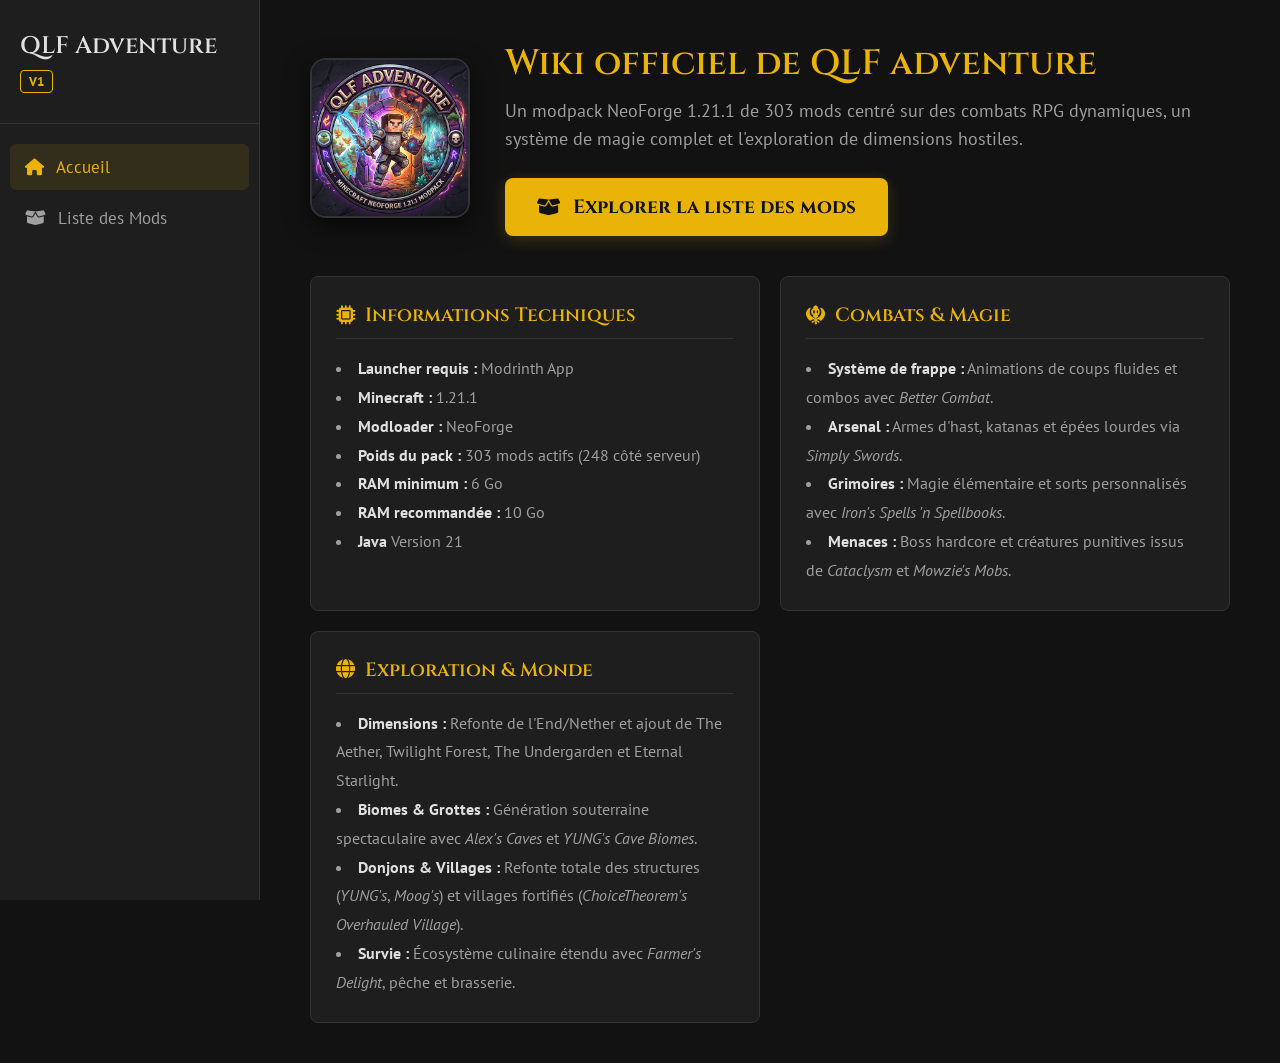
==== commit 42d87a14: "update site" ====
--- a/index.html
+++ b/index.html
@@ -28,40 +28,50 @@
 
         <!-- PAGE : ACCUEIL -->
         <section id="accueil" class="page-section active-section">
-            <div class="header-banner">
-                <h1>Wiki officiel de QLF adventure</h1>
-                <p>Un modpack NeoForge 1.21.1 de 303 mods centré sur des combats RPG dynamiques, un système de magie complet et l'exploration de dimensions hostiles.</p>
+            <div class="header-banner accueil-banner">
+                <!-- LE LOGO -->
+                <img src="img/logo_qlf_adventure.jpg" alt="Logo QLF Adventure" class="logo-accueil">
+                
+                <!-- LE TEXTE ET LE BOUTON -->
+                <div class="header-content">
+                    <h1>Wiki officiel de QLF adventure</h1>
+                    <p>Un modpack NeoForge 1.21.1 de 303 mods centré sur des combats RPG dynamiques, un système de magie complet et l'exploration de dimensions hostiles.</p>
+                    
+                    <a href="#mods" id="btn-go-mods" class="btn-primary">
+                        <i class="fa-solid fa-box-open"></i> Explorer la liste des mods
+                    </a>
+                </div>
             </div>
             
             <div class="card-grid">
                 <div class="info-card">
                     <h3><i class="fa-solid fa-microchip"></i> Informations Techniques</h3>
                     <ul>
-                        <li><strong><a href="https://modrinth.com/mod/launcher-requis" target="_blank" class="mod-link">Launcher requis :</a></strong> Modrinth App</li>
-                        <li><strong><a href="https://modrinth.com/mod/minecraft" target="_blank" class="mod-link">Minecraft :</a></strong> 1.21.1</li>
-                        <li><strong><a href="https://modrinth.com/mod/modloader" target="_blank" class="mod-link">Modloader :</a></strong> NeoForge</li>
-                        <li><strong><a href="https://modrinth.com/mod/poids-du-pack" target="_blank" class="mod-link">Poids du pack :</a></strong> 303 mods actifs (248 côté serveur)</li>
-                        <li><strong><a href="https://modrinth.com/mod/ram-minimum" target="_blank" class="mod-link">RAM minimum :</a></strong> 6 Go</li>
-                        <li><strong><a href="https://modrinth.com/mod/ram-recommand-e" target="_blank" class="mod-link">RAM recommandée :</a></strong> 10 Go</li>
-                        <li><strong><a href="https://modrinth.com/mod/java" target="_blank" class="mod-link">Java :</a></strong> Version 21</li>
+                        <li><strong>Launcher requis :</strong> Modrinth App</li>
+                        <li><strong>Minecraft :</strong> 1.21.1</li>
+                        <li><strong>Modloader :</strong> NeoForge</li>
+                        <li><strong>Poids du pack :</strong> 303 mods actifs (248 côté serveur)</li>
+                        <li><strong>RAM minimum :</strong> 6 Go</li>
+                        <li><strong>RAM recommandée :</strong> 10 Go</li>
+                        <li><strong>Java</strong> Version 21</li>
                     </ul>
                 </div>
                 <div class="info-card">
                     <h3><i class="fa-solid fa-khanda"></i> Combats & Magie</h3>
                     <ul>
-                        <li><strong><a href="https://modrinth.com/mod/syst-me-de-frappe" target="_blank" class="mod-link">Système de frappe :</a></strong> Animations de coups fluides et combos avec <em>Better Combat</em>.</li>
-                        <li><strong><a href="https://modrinth.com/mod/arsenal" target="_blank" class="mod-link">Arsenal :</a></strong> Armes d'hast, katanas et épées lourdes via <em>Simply Swords</em>.</li>
-                        <li><strong><a href="https://modrinth.com/mod/grimoires" target="_blank" class="mod-link">Grimoires :</a></strong> Magie élémentaire et sorts personnalisés avec <em>Iron's Spells 'n Spellbooks</em>.</li>
-                        <li><strong><a href="https://modrinth.com/mod/menaces" target="_blank" class="mod-link">Menaces :</a></strong> Boss hardcore et créatures punitives issus de <em>Cataclysm</em> et <em>Mowzie's Mobs</em>.</li>
+                        <li><strong>Système de frappe :</strong> Animations de coups fluides et combos avec <em>Better Combat</em>.</li>
+                        <li><strong>Arsenal :</strong> Armes d'hast, katanas et épées lourdes via <em>Simply Swords</em>.</li>
+                        <li><strong>Grimoires :</strong> Magie élémentaire et sorts personnalisés avec <em>Iron's Spells 'n Spellbooks</em>.</li>
+                        <li><strong>Menaces :</strong> Boss hardcore et créatures punitives issus de <em>Cataclysm</em> et <em>Mowzie's Mobs</em>.</li>
                     </ul>
                 </div>
                 <div class="info-card">
                     <h3><i class="fa-solid fa-globe"></i> Exploration & Monde</h3>
                     <ul>
-                        <li><strong><a href="https://modrinth.com/mod/dimensions" target="_blank" class="mod-link">Dimensions :</a></strong> Refonte de l'End/Nether et ajout de The Aether, Twilight Forest, The Undergarden et Eternal Starlight.</li>
-                        <li><strong><a href="https://modrinth.com/mod/biomes-and-grottes" target="_blank" class="mod-link">Biomes & Grottes :</a></strong> Génération souterraine spectaculaire avec <em>Alex's Caves</em> et <em>YUNG's Cave Biomes</em>.</li>
-                        <li><strong><a href="https://modrinth.com/mod/donjons-and-villages" target="_blank" class="mod-link">Donjons & Villages :</a></strong> Refonte totale des structures (<em>YUNG's</em>, <em>Moog's</em>) et villages fortifiés (<em>ChoiceTheorem's Overhauled Village</em>).</li>
-                        <li><strong><a href="https://modrinth.com/mod/survie" target="_blank" class="mod-link">Survie :</a></strong> Écosystème culinaire étendu avec <em>Farmer's Delight</em>, pêche et brasserie.</li>
+                        <li><strong>Dimensions :</strong> Refonte de l'End/Nether et ajout de The Aether, Twilight Forest, The Undergarden et Eternal Starlight.</li>
+                        <li><strong>Biomes & Grottes :</strong> Génération souterraine spectaculaire avec <em>Alex's Caves</em> et <em>YUNG's Cave Biomes</em>.</li>
+                        <li><strong>Donjons & Villages :</strong> Refonte totale des structures (<em>YUNG's</em>, <em>Moog's</em>) et villages fortifiés (<em>ChoiceTheorem's Overhauled Village</em>).</li>
+                        <li><strong>Survie :</strong> Écosystème culinaire étendu avec <em>Farmer's Delight</em>, pêche et brasserie.</li>
                     </ul>
                 </div>
             </div>
@@ -94,75 +104,75 @@
                             <div class="mod-grid">
 
                                 <div class="mod-item">
-                                    <span class="mod-name"><strong><a href="https://modrinth.com/mod/amendments" target="_blank" class="mod-link">Amendments</a></strong></span>
-                                    <span class="badge badge-both">Client & Serveur</span>
-                                </div>
-                                <div class="mod-item">
-                                    <span class="mod-name"><strong><a href="https://modrinth.com/mod/another-furniture" target="_blank" class="mod-link">Another Furniture</a></strong></span>
-                                    <span class="badge badge-both">Client & Serveur</span>
-                                </div>
-                                <div class="mod-item">
-                                    <span class="mod-name"><strong><a href="https://modrinth.com/mod/armor-statues" target="_blank" class="mod-link">Armor Statues</a></strong></span>
-                                    <span class="badge badge-both">Client & Serveur</span>
-                                </div>
-                                <div class="mod-item">
-                                    <span class="mod-name"><strong><a href="https://modrinth.com/mod/banner-flags" target="_blank" class="mod-link">Banner Flags</a></strong></span>
-                                    <span class="badge badge-both">Client & Serveur</span>
-                                </div>
-                                <div class="mod-item">
-                                    <span class="mod-name"><strong><a href="https://modrinth.com/mod/diagonal-fences" target="_blank" class="mod-link">Diagonal Fences</a></strong></span>
-                                    <span class="badge badge-both">Client & Serveur</span>
-                                </div>
-                                <div class="mod-item">
-                                    <span class="mod-name"><strong><a href="https://modrinth.com/mod/diagonal-walls" target="_blank" class="mod-link">Diagonal Walls</a></strong></span>
-                                    <span class="badge badge-both">Client & Serveur</span>
-                                </div>
-                                <div class="mod-item">
-                                    <span class="mod-name"><strong><a href="https://modrinth.com/mod/echo-chest" target="_blank" class="mod-link">Echo Chest</a></strong></span>
-                                    <span class="badge badge-both">Client & Serveur</span>
-                                </div>
-                                <div class="mod-item">
-                                    <span class="mod-name"><strong><a href="https://modrinth.com/mod/hopper-gadgetry" target="_blank" class="mod-link">Hopper Gadgetry</a></strong></span>
-                                    <span class="badge badge-both">Client & Serveur</span>
-                                </div>
-                                <div class="mod-item">
-                                    <span class="mod-name"><strong><a href="https://modrinth.com/mod/immersive-paintings" target="_blank" class="mod-link">Immersive Paintings</a></strong></span>
-                                    <span class="badge badge-both">Client & Serveur</span>
-                                </div>
-                                <div class="mod-item">
-                                    <span class="mod-name"><strong><a href="https://modrinth.com/mod/iron-smelters" target="_blank" class="mod-link">Iron Smelters</a></strong></span>
-                                    <span class="badge badge-both">Client & Serveur</span>
-                                </div>
-                                <div class="mod-item">
-                                    <span class="mod-name"><strong><a href="https://modrinth.com/mod/new-linked-chests" target="_blank" class="mod-link">Linked Chests</a></strong></span>
-                                    <span class="badge badge-both">Client & Serveur</span>
-                                </div>
-                                <div class="mod-item">
-                                    <span class="mod-name"><strong><a href="https://modrinth.com/mod/macaws-bridges" target="_blank" class="mod-link">Macaw's Bridges</a></strong></span>
-                                    <span class="badge badge-both">Client & Serveur</span>
-                                </div>
-                                <div class="mod-item">
-                                    <span class="mod-name"><strong><a href="https://modrinth.com/mod/more-music-discs" target="_blank" class="mod-link">More Music Discs</a></strong></span>
-                                    <span class="badge badge-both">Client & Serveur</span>
-                                </div>
-                                <div class="mod-item">
-                                    <span class="mod-name"><strong><a href="https://modrinth.com/mod/quark" target="_blank" class="mod-link">Quark</a></strong></span>
-                                    <span class="badge badge-both">Client & Serveur</span>
-                                </div>
-                                <div class="mod-item">
-                                    <span class="mod-name"><strong><a href="https://modrinth.com/mod/reconnectible-chains" target="_blank" class="mod-link">Reconnectible Chains</a></strong></span>
-                                    <span class="badge badge-both">Client & Serveur</span>
-                                </div>
-                                <div class="mod-item">
-                                    <span class="mod-name"><strong><a href="https://modrinth.com/mod/sophisticated-storage" target="_blank" class="mod-link">Sophisticated Storage</a></strong></span>
-                                    <span class="badge badge-both">Client & Serveur</span>
-                                </div>
-                                <div class="mod-item">
-                                    <span class="mod-name"><strong><a href="https://modrinth.com/mod/storage-delight" target="_blank" class="mod-link">Storage Delight</a></strong></span>
-                                    <span class="badge badge-both">Client & Serveur</span>
-                                </div>
-                                <div class="mod-item">
-                                    <span class="mod-name"><strong><a href="https://modrinth.com/mod/supplementaries" target="_blank" class="mod-link">Supplementaries</a></strong></span>
+                                    <span class="mod-name"><div class="mod-icon-container"><img src="https://cdn.modrinth.com/data/6iTJugQR/46e156f1c798bfc3c18bd2a55567af1086674f02_96.webp" alt="icon" class="mod-icon"></div><strong><a href="https://modrinth.com/mod/amendments" target="_blank" class="mod-link">Amendments</a></strong></span><span class="tooltip">Nombreuses modifications apportées aux blocs vanilla.</span>
+                                    <span class="badge badge-both">Client & Serveur</span>
+                                </div>
+                                <div class="mod-item">
+                                    <span class="mod-name"><div class="mod-icon-container"><img src="https://cdn.modrinth.com/data/ulloLmqG/041973654454890a48f437d8257e7be3ca53b7b2_96.webp" alt="icon" class="mod-icon"></div><strong><a href="https://modrinth.com/mod/another-furniture" target="_blank" class="mod-link">Another Furniture</a></strong></span><span class="tooltip">Mod de meubles Minecraft dans le style vanilla.</span>
+                                    <span class="badge badge-both">Client & Serveur</span>
+                                </div>
+                                <div class="mod-item">
+                                    <span class="mod-name"><div class="mod-icon-container"><img src="https://cdn.modrinth.com/data/bbGCtEvb/005eb8a0a3b751e6a595757743a7032353776f44_96.webp" alt="icon" class="mod-icon"></div><strong><a href="https://modrinth.com/mod/armor-statues" target="_blank" class="mod-link">Armor Statues</a></strong></span><span class="tooltip">Débloquez tout le potentiel des porte-armures ! Fonctionne également sur les serveurs vanilla.</span>
+                                    <span class="badge badge-both">Client & Serveur</span>
+                                </div>
+                                <div class="mod-item">
+                                    <span class="mod-name"><div class="mod-icon-container"><img src="https://cdn.modrinth.com/data/cCStmVIN/9684ec94b146503cb4ab0210b367cbb313c648da_96.webp" alt="icon" class="mod-icon"></div><strong><a href="https://modrinth.com/mod/banner-flags" target="_blank" class="mod-link">Banner Flags</a></strong></span><span class="tooltip">Placez les bannières horizontalement comme des drapeaux sur des barrières, des murs et autres blocs similaires !</span>
+                                    <span class="badge badge-both">Client & Serveur</span>
+                                </div>
+                                <div class="mod-item">
+                                    <span class="mod-name"><div class="mod-icon-container"><img src="https://cdn.modrinth.com/data/IKARgflD/c72c104166bb80db7a19926d12989eeaacadaae5_96.webp" alt="icon" class="mod-icon"></div><strong><a href="https://modrinth.com/mod/diagonal-fences" target="_blank" class="mod-link">Diagonal Fences</a></strong></span><span class="tooltip">Des barrières qui se connectent en diagonale ? Attendez. C'est illégal ça.</span>
+                                    <span class="badge badge-both">Client & Serveur</span>
+                                </div>
+                                <div class="mod-item">
+                                    <span class="mod-name"><div class="mod-icon-container"><img src="https://cdn.modrinth.com/data/FQgc8dib/0745f35d35c516d64bd1d18e8299177b7368c637_96.webp" alt="icon" class="mod-icon"></div><strong><a href="https://modrinth.com/mod/diagonal-walls" target="_blank" class="mod-link">Diagonal Walls</a></strong></span><span class="tooltip">Les murs diagonaux manquants sont là ! Après toutes ces années. Vous les avez enfin tous.</span>
+                                    <span class="badge badge-both">Client & Serveur</span>
+                                </div>
+                                <div class="mod-item">
+                                    <span class="mod-name"><div class="mod-icon-container"><img src="https://cdn.modrinth.com/data/m3pkVbY8/b873e18b049ca60825ba62cfde75568e93ff6193_96.webp" alt="icon" class="mod-icon"></div><strong><a href="https://modrinth.com/mod/echo-chest" target="_blank" class="mod-link">Echo Chest</a></strong></span><span class="tooltip">Un coffre unique qui ramasse tous les objets tombés à proximité. Très utile !</span>
+                                    <span class="badge badge-both">Client & Serveur</span>
+                                </div>
+                                <div class="mod-item">
+                                    <span class="mod-name"><div class="mod-icon-container"><img src="https://cdn.modrinth.com/data/RCK4uOMN/4eee563e7dd970dac2a443e285a6d35569cbe8a6_96.webp" alt="icon" class="mod-icon"></div><strong><a href="https://modrinth.com/mod/hopper-gadgetry" target="_blank" class="mod-link">Hopper Gadgetry</a></strong></span><span class="tooltip">Prêt à construire des machines plus intelligentes et moins chères ? De nouveaux entonnoirs sont là pour compléter votre arsenal.</span>
+                                    <span class="badge badge-both">Client & Serveur</span>
+                                </div>
+                                <div class="mod-item">
+                                    <span class="mod-name"><div class="mod-icon-container"><img src="https://cdn.modrinth.com/data/6txNkua3/8c7abdd0a185dace29d4c4a0476f2d8af29475a9_96.webp" alt="icon" class="mod-icon"></div><strong><a href="https://modrinth.com/mod/immersive-paintings" target="_blank" class="mod-link">Immersive Paintings</a></strong></span><span class="tooltip">Glissez-déposez, pixellisez et accrochez de magnifiques œuvres d'art. Sur les serveurs aussi.</span>
+                                    <span class="badge badge-both">Client & Serveur</span>
+                                </div>
+                                <div class="mod-item">
+                                    <span class="mod-name"><div class="mod-icon-container"><img src="https://cdn.modrinth.com/data/il2omh0z/3e41a88156d6d352abed5b86c059c89ccca2de8c_96.webp" alt="icon" class="mod-icon"></div><strong><a href="https://modrinth.com/mod/iron-smelters" target="_blank" class="mod-link">Iron Smelters</a></strong></span><span class="tooltip">Ajoute des Fours, Hauts Fourneaux et Fumoirs beaucoup plus rapides !</span>
+                                    <span class="badge badge-both">Client & Serveur</span>
+                                </div>
+                                <div class="mod-item">
+                                    <span class="mod-name"><div class="mod-icon-container"><img src="https://cdn.modrinth.com/data/Mr2x2AUf/9d6275e7c60bf6dd62aa062fbd1b6f199ae38384_96.webp" alt="icon" class="mod-icon"></div><strong><a href="https://modrinth.com/mod/new-linked-chests" target="_blank" class="mod-link">Linked Chests</a></strong></span><span class="tooltip">Stockage lié sans effort — accédez au même inventaire depuis n'importe quel coffre, n'importe où, n'importe quand !</span>
+                                    <span class="badge badge-both">Client & Serveur</span>
+                                </div>
+                                <div class="mod-item">
+                                    <span class="mod-name"><div class="mod-icon-container"><img src="https://cdn.modrinth.com/data/GURcjz8O/5cd0895fdcde03f1d970ef910dd9287fb881bdc6_96.webp" alt="icon" class="mod-icon"></div><strong><a href="https://modrinth.com/mod/macaws-bridges" target="_blank" class="mod-link">Macaw's Bridges</a></strong></span><span class="tooltip">Un mod simple qui ajoute énormément de ponts !</span>
+                                    <span class="badge badge-both">Client & Serveur</span>
+                                </div>
+                                <div class="mod-item">
+                                    <span class="mod-name"><div class="mod-icon-container"><img src="https://cdn.modrinth.com/data/pXYChc1a/5569f696a1445cf7a5d17801fd235957a1afbc6e_96.webp" alt="icon" class="mod-icon"></div><strong><a href="https://modrinth.com/mod/more-music-discs" target="_blank" class="mod-link">More Music Discs</a></strong></span><span class="tooltip">Ajoute de nouveaux disques de musique.</span>
+                                    <span class="badge badge-both">Client & Serveur</span>
+                                </div>
+                                <div class="mod-item">
+                                    <span class="mod-name"><div class="mod-icon-container"><img src="https://cdn.modrinth.com/data/qnQsVE2z/aef2119751d026421b9e9dc83d4470eec9f91a16_96.webp" alt="icon" class="mod-icon"></div><strong><a href="https://modrinth.com/mod/quark" target="_blank" class="mod-link">Quark</a></strong></span><span class="tooltip">Un Quark est une toute petite chose. Ce mod est une collection de petites choses...</span>
+                                    <span class="badge badge-both">Client & Serveur</span>
+                                </div>
+                                <div class="mod-item">
+                                    <span class="mod-name"><div class="mod-icon-container"><img src="https://cdn.modrinth.com/data/5pzBXDS3/4b39899334d0cc0a7270ae178da42e6aa9444c6a_96.webp" alt="icon" class="mod-icon"></div><strong><a href="https://modrinth.com/mod/reconnectible-chains" target="_blank" class="mod-link">Reconnectible Chains</a></strong></span><span class="tooltip">Un fork multi-loader de Connectible Chains : connectez vos barrières/murs avec une chaîne décorative !</span>
+                                    <span class="badge badge-both">Client & Serveur</span>
+                                </div>
+                                <div class="mod-item">
+                                    <span class="mod-name"><div class="mod-icon-container"><img src="https://cdn.modrinth.com/data/hMlaZH8f/8c041db5cf8062e7471d5e239836c8b807853def_96.webp" alt="icon" class="mod-icon"></div><strong><a href="https://modrinth.com/mod/sophisticated-storage" target="_blank" class="mod-link">Sophisticated Storage</a></strong></span><span class="tooltip">Mod de stockage avec de multiples niveaux (tiers) et des améliorations fonctionnelles.</span>
+                                    <span class="badge badge-both">Client & Serveur</span>
+                                </div>
+                                <div class="mod-item">
+                                    <span class="mod-name"><div class="mod-icon-container"><img src="https://cdn.modrinth.com/data/LTTvOp5L/ea2f931c89c74b97d60df0a8048bea679a8123a8.gif" alt="icon" class="mod-icon"></div><strong><a href="https://modrinth.com/mod/storage-delight" target="_blank" class="mod-link">Storage Delight</a></strong></span><span class="tooltip">Meubles supplémentaires pour Farmer's Delight qui embellissent votre cuisine ou tout autre espace.</span>
+                                    <span class="badge badge-both">Client & Serveur</span>
+                                </div>
+                                <div class="mod-item">
+                                    <span class="mod-name"><div class="mod-icon-container"><img src="https://cdn.modrinth.com/data/fFEIiSDQ/e9f5f66fa3b67e54acb91258a1428d68311c58bc_96.webp" alt="icon" class="mod-icon"></div><strong><a href="https://modrinth.com/mod/supplementaries" target="_blank" class="mod-link">Supplementaries</a></strong></span><span class="tooltip">Ajouts Vanilla+ : Bocaux, panneaux, robinets, girouettes, lanceurs à ressort, appliques, jardinières, décorations...</span>
                                     <span class="badge badge-both">Client & Serveur</span>
                                 </div>                            </div>
                         </div>
@@ -172,103 +182,103 @@
                             <div class="mod-grid">
 
                                 <div class="mod-item">
-                                    <span class="mod-name"><strong><a href="https://modrinth.com/mod/aquaculture" target="_blank" class="mod-link">Aquaculture</a></strong></span>
-                                    <span class="badge badge-both">Client & Serveur</span>
-                                </div>
-                                <div class="mod-item">
-                                    <span class="mod-name"><strong><a href="https://modrinth.com/mod/aquaculture-delight" target="_blank" class="mod-link">Aquaculture Delight</a></strong></span>
-                                    <span class="badge badge-both">Client & Serveur</span>
-                                </div>
-                                <div class="mod-item">
-                                    <span class="mod-name"><strong><a href="https://modrinth.com/mod/barbeques-delight" target="_blank" class="mod-link">Barbeque's Delight</a></strong></span>
-                                    <span class="badge badge-both">Client & Serveur</span>
-                                </div>
-                                <div class="mod-item">
-                                    <span class="mod-name"><strong><a href="https://modrinth.com/mod/brewin-and-chewin" target="_blank" class="mod-link">Brewin' And Chewin'</a></strong></span>
-                                    <span class="badge badge-both">Client & Serveur</span>
-                                </div>
-                                <div class="mod-item">
-                                    <span class="mod-name"><strong><a href="https://modrinth.com/mod/chefs-delight" target="_blank" class="mod-link">Chef's Delight</a></strong></span>
-                                    <span class="badge badge-both">Client & Serveur</span>
-                                </div>
-                                <div class="mod-item">
-                                    <span class="mod-name"><strong><a href="https://modrinth.com/mod/cocktails-delight" target="_blank" class="mod-link">Cocktails Delight</a></strong></span>
-                                    <span class="badge badge-both">Client & Serveur</span>
-                                </div>
-                                <div class="mod-item">
-                                    <span class="mod-name"><strong><a href="https://modrinth.com/mod/corn-delight" target="_blank" class="mod-link">Corn Delight</a></strong></span>
-                                    <span class="badge badge-both">Client & Serveur</span>
-                                </div>
-                                <div class="mod-item">
-                                    <span class="mod-name"><strong><a href="https://modrinth.com/mod/display-delight" target="_blank" class="mod-link">Display Delight</a></strong></span>
-                                    <span class="badge badge-both">Client & Serveur</span>
-                                </div>
-                                <div class="mod-item">
-                                    <span class="mod-name"><strong><a href="https://modrinth.com/mod/egg-delight" target="_blank" class="mod-link">Egg Delight</a></strong></span>
-                                    <span class="badge badge-both">Client & Serveur</span>
-                                </div>
-                                <div class="mod-item">
-                                    <span class="mod-name"><strong><a href="https://modrinth.com/mod/ends-delight" target="_blank" class="mod-link">Ends Delight</a></strong></span>
-                                    <span class="badge badge-both">Client & Serveur</span>
-                                </div>
-                                <div class="mod-item">
-                                    <span class="mod-name"><strong><a href="https://modrinth.com/mod/expanded-delight" target="_blank" class="mod-link">Expanded Delight</a></strong></span>
-                                    <span class="badge badge-both">Client & Serveur</span>
-                                </div>
-                                <div class="mod-item">
-                                    <span class="mod-name"><strong><a href="https://modrinth.com/mod/farmers-delight" target="_blank" class="mod-link">Farmer's Delight</a></strong></span>
-                                    <span class="badge badge-both">Client & Serveur</span>
-                                </div>
-                                <div class="mod-item">
-                                    <span class="mod-name"><strong><a href="https://modrinth.com/mod/fastfood-delight-unofficial" target="_blank" class="mod-link">Fast Food Delight</a></strong></span>
-                                    <span class="badge badge-both">Client & Serveur</span>
-                                </div>
-                                <div class="mod-item">
-                                    <span class="mod-name"><strong><a href="https://modrinth.com/mod/fish-on-the-line" target="_blank" class="mod-link">Fish On The Line</a></strong></span>
-                                    <span class="badge badge-both">Client & Serveur</span>
-                                </div>
-                                <div class="mod-item">
-                                    <span class="mod-name"><strong><a href="https://modrinth.com/mod/fishermens-trap" target="_blank" class="mod-link">Fishermen's Trap</a></strong></span>
-                                    <span class="badge badge-both">Client & Serveur</span>
-                                </div>
-                                <div class="mod-item">
-                                    <span class="mod-name"><strong><a href="https://modrinth.com/mod/fruits-delight" target="_blank" class="mod-link">Fruit's Delight</a></strong></span>
-                                    <span class="badge badge-both">Client & Serveur</span>
-                                </div>
-                                <div class="mod-item">
-                                    <span class="mod-name"><strong><a href="https://modrinth.com/mod/gensokyo-delight-youkais-feasts" target="_blank" class="mod-link">Gensokyo Delight</a></strong></span>
-                                    <span class="badge badge-both">Client & Serveur</span>
-                                </div>
-                                <div class="mod-item">
-                                    <span class="mod-name"><strong><a href="https://modrinth.com/mod/kelp-fertilizer" target="_blank" class="mod-link">Kelp Fertilizer</a></strong></span>
-                                    <span class="badge badge-both">Client & Serveur</span>
-                                </div>
-                                <div class="mod-item">
-                                    <span class="mod-name"><strong><a href="https://modrinth.com/mod/lets-do-vinery" target="_blank" class="mod-link">Lets Do Vinery</a></strong></span>
-                                    <span class="badge badge-both">Client & Serveur</span>
-                                </div>
-                                <div class="mod-item">
-                                    <span class="mod-name"><strong><a href="https://modrinth.com/mod/mexicans-delight" target="_blank" class="mod-link">Mexican's Delight</a></strong></span>
-                                    <span class="badge badge-both">Client & Serveur</span>
-                                </div>
-                                <div class="mod-item">
-                                    <span class="mod-name"><strong><a href="https://modrinth.com/mod/my-nethers-delight" target="_blank" class="mod-link">My Nether's Delight</a></strong></span>
-                                    <span class="badge badge-both">Client & Serveur</span>
-                                </div>
-                                <div class="mod-item">
-                                    <span class="mod-name"><strong><a href="https://modrinth.com/mod/pineapple-delight" target="_blank" class="mod-link">Pineapple Delight</a></strong></span>
-                                    <span class="badge badge-both">Client & Serveur</span>
-                                </div>
-                                <div class="mod-item">
-                                    <span class="mod-name"><strong><a href="https://modrinth.com/mod/pizza-delight" target="_blank" class="mod-link">Pizza Delight</a></strong></span>
-                                    <span class="badge badge-both">Client & Serveur</span>
-                                </div>
-                                <div class="mod-item">
-                                    <span class="mod-name"><strong><a href="https://modrinth.com/mod/rustic-delight" target="_blank" class="mod-link">Rustic Delight</a></strong></span>
-                                    <span class="badge badge-both">Client & Serveur</span>
-                                </div>
-                                <div class="mod-item">
-                                    <span class="mod-name"><strong><a href="https://modrinth.com/mod/xp-from-crops" target="_blank" class="mod-link">Xp From Crops</a></strong></span>
+                                    <span class="mod-name"><div class="mod-icon-container"><img src="https://cdn.modrinth.com/data/Vl1uNAuy/87cba3f170e925af5e1f1af22c27dfc891409ae7.png" alt="icon" class="mod-icon"></div><strong><a href="https://modrinth.com/mod/aquaculture" target="_blank" class="mod-link">Aquaculture</a></strong></span><span class="tooltip">Pimente la pêche avec de nombreux nouveaux poissons spécifiques aux biomes, de nouvelles recettes, et plus !</span>
+                                    <span class="badge badge-both">Client & Serveur</span>
+                                </div>
+                                <div class="mod-item">
+                                    <span class="mod-name"><div class="mod-icon-container"><img src="https://cdn.modrinth.com/data/U9GJqWrI/230f5e2fdcf70db8342514ac54fd906f54bdd0f3.png" alt="icon" class="mod-icon"></div><strong><a href="https://modrinth.com/mod/aquaculture-delight" target="_blank" class="mod-link">Aquaculture Delight</a></strong></span><span class="tooltip">Compatibilité entre Farmer's Delight et Aquaculture. Garde le style vanilla.</span>
+                                    <span class="badge badge-both">Client & Serveur</span>
+                                </div>
+                                <div class="mod-item">
+                                    <span class="mod-name"><div class="mod-icon-container"><img src="https://cdn.modrinth.com/data/c9qdJjaq/f3eb04301c66f6225475ea1376992ce66e1e2f07.png" alt="icon" class="mod-icon"></div><strong><a href="https://modrinth.com/mod/barbeques-delight" target="_blank" class="mod-link">Barbeque's Delight</a></strong></span><span class="tooltip">Faites griller des brochettes dans Minecraft, avec plusieurs sortes d'assaisonnements pour les rendre encore meilleures !</span>
+                                    <span class="badge badge-both">Client & Serveur</span>
+                                </div>
+                                <div class="mod-item">
+                                    <span class="mod-name"><div class="mod-icon-container"><img src="https://cdn.modrinth.com/data/hIu9KJTT/f7c591a80046859d3d45c04ecbbc54d264483d5e.png" alt="icon" class="mod-icon"></div><strong><a href="https://modrinth.com/mod/brewin-and-chewin" target="_blank" class="mod-link">Brewin' And Chewin'</a></strong></span><span class="tooltip">Addon de fermentation pour Farmer's Delight.</span>
+                                    <span class="badge badge-both">Client & Serveur</span>
+                                </div>
+                                <div class="mod-item">
+                                    <span class="mod-name"><div class="mod-icon-container"><img src="https://cdn.modrinth.com/data/pvcsfne4/4c31bd820651aaea721c87186a1007a415f1311e_96.webp" alt="icon" class="mod-icon"></div><strong><a href="https://modrinth.com/mod/chefs-delight" target="_blank" class="mod-link">Chef's Delight</a></strong></span><span class="tooltip">Addon pour Farmer's Delight. Ajoute 2 nouvelles professions aux villageois : Chef et Cuisinier. (Nécessite Farmer's Delight)</span>
+                                    <span class="badge badge-both">Client & Serveur</span>
+                                </div>
+                                <div class="mod-item">
+                                    <span class="mod-name"><div class="mod-icon-container"><img src="https://cdn.modrinth.com/data/hzcliQdE/f618f10d8f0c4b4e281e78a8aa9131e7be37b2e8.png" alt="icon" class="mod-icon"></div><strong><a href="https://modrinth.com/mod/cocktails-delight" target="_blank" class="mod-link">Cocktails Delight</a></strong></span><span class="tooltip">Plus de 40 nouveaux cocktails pour Brewin' & Chewin' ! Intégrations pour Thirst Was Taken et 12 autres addons de Farmer's Delight !</span>
+                                    <span class="badge badge-both">Client & Serveur</span>
+                                </div>
+                                <div class="mod-item">
+                                    <span class="mod-name"><div class="mod-icon-container"><img src="https://cdn.modrinth.com/data/uxLAKWU8/dcbece0bfaded42afea209848911f5b7f8240844.png" alt="icon" class="mod-icon"></div><strong><a href="https://modrinth.com/mod/corn-delight" target="_blank" class="mod-link">Corn Delight</a></strong></span><span class="tooltip">Addon sur le maïs pour Farmer's Delight.</span>
+                                    <span class="badge badge-both">Client & Serveur</span>
+                                </div>
+                                <div class="mod-item">
+                                    <span class="mod-name"><div class="mod-icon-container"><img src="https://cdn.modrinth.com/data/yXepZhp8/6d0f9b7d32daa48550f8d658f5dc824657a293c3_96.webp" alt="icon" class="mod-icon"></div><strong><a href="https://modrinth.com/mod/display-delight" target="_blank" class="mod-link">Display Delight</a></strong></span><span class="tooltip">Permet de placer toutes les nourritures de Farmer's Delight en 3D.</span>
+                                    <span class="badge badge-both">Client & Serveur</span>
+                                </div>
+                                <div class="mod-item">
+                                    <span class="mod-name"><div class="mod-icon-container"><img src="https://cdn.modrinth.com/data/gNPz4Cy4/d6f3dacddd2292d7eb85fedf58be225a242dc4a6.png" alt="icon" class="mod-icon"></div><strong><a href="https://modrinth.com/mod/egg-delight" target="_blank" class="mod-link">Egg Delight</a></strong></span><span class="tooltip">Ajoute de nouveaux aliments à base d'œufs.</span>
+                                    <span class="badge badge-both">Client & Serveur</span>
+                                </div>
+                                <div class="mod-item">
+                                    <span class="mod-name"><div class="mod-icon-container"><img src="https://cdn.modrinth.com/data/yHN0njMr/bc333fa34161b1e4d3c2e185210bb558aa1d480a.png" alt="icon" class="mod-icon"></div><strong><a href="https://modrinth.com/mod/ends-delight" target="_blank" class="mod-link">Ends Delight</a></strong></span><span class="tooltip">End's Delight est un addon pour Farmer's Delight centré sur l'ajout de contenu culinaire dans la dimension de l'End !</span>
+                                    <span class="badge badge-both">Client & Serveur</span>
+                                </div>
+                                <div class="mod-item">
+                                    <span class="mod-name"><div class="mod-icon-container"><img src="https://cdn.modrinth.com/data/e9V6wFcR/4cbbace573b20628290929948a77c74d95ed7a70.png" alt="icon" class="mod-icon"></div><strong><a href="https://modrinth.com/mod/expanded-delight" target="_blank" class="mod-link">Expanded Delight</a></strong></span><span class="tooltip">Un addon pour Farmer's Delight qui ajoute beaucoup plus de cultures et de fonctionnalités au mod de base.</span>
+                                    <span class="badge badge-both">Client & Serveur</span>
+                                </div>
+                                <div class="mod-item">
+                                    <span class="mod-name"><div class="mod-icon-container"><img src="https://cdn.modrinth.com/data/R2OftAxM/8e7aa38ab94d94bb0a2894a218b69beb49002b34.png" alt="icon" class="mod-icon"></div><strong><a href="https://modrinth.com/mod/farmers-delight" target="_blank" class="mod-link">Farmer's Delight</a></strong></span><span class="tooltip">Une extension chaleureuse pour l'agriculture et la cuisine !</span>
+                                    <span class="badge badge-both">Client & Serveur</span>
+                                </div>
+                                <div class="mod-item">
+                                    <span class="mod-name"><div class="mod-icon-container"><img src="https://cdn.modrinth.com/data/8QeUzWCq/281a034b8f6984964fb4817a5090d7eee166a271_96.webp" alt="icon" class="mod-icon"></div><strong><a href="https://modrinth.com/mod/fastfood-delight-unofficial" target="_blank" class="mod-link">Fast Food Delight</a></strong></span><span class="tooltip">Un portage non officiel pour 1.20.1+ (Forge/NeoForge) de FastFood Delight, apportant de la restauration rapide dans Minecraft !</span>
+                                    <span class="badge badge-both">Client & Serveur</span>
+                                </div>
+                                <div class="mod-item">
+                                    <span class="mod-name"><div class="mod-icon-container"><img src="https://cdn.modrinth.com/data/R6PYx1PW/326fb03ca6e54ce124f153880e712f894edcafa3_96.webp" alt="icon" class="mod-icon"></div><strong><a href="https://modrinth.com/mod/fish-on-the-line" target="_blank" class="mod-link">Fish On The Line</a></strong></span><span class="tooltip">🐟 Fait sonner une cloche tenue dans votre main secondaire quand un poisson mord à l'hameçon.</span>
+                                    <span class="badge badge-both">Client & Serveur</span>
+                                </div>
+                                <div class="mod-item">
+                                    <span class="mod-name"><div class="mod-icon-container"><img src="https://cdn.modrinth.com/data/ltRggnDx/11b9c9371c433434de9d8538aeb61e1b73aad6c4_96.webp" alt="icon" class="mod-icon"></div><strong><a href="https://modrinth.com/mod/fishermens-trap" target="_blank" class="mod-link">Fishermen's Trap</a></strong></span><span class="tooltip">Fatigué de pêcher pour vous nourrir ? Ajoute un piège à poissons pour les collecter passivement.</span>
+                                    <span class="badge badge-both">Client & Serveur</span>
+                                </div>
+                                <div class="mod-item">
+                                    <span class="mod-name"><div class="mod-icon-container"><img src="https://cdn.modrinth.com/data/g6sbyCTu/4ecc5d554f260b876d21c427aa6c2bdf4457fd5c.png" alt="icon" class="mod-icon"></div><strong><a href="https://modrinth.com/mod/fruits-delight" target="_blank" class="mod-link">Fruit's Delight</a></strong></span><span class="tooltip">Ajoute des fruits, de la gelée, du jus et des aliments à base de fruits dans le style de Farmer's Delight.</span>
+                                    <span class="badge badge-both">Client & Serveur</span>
+                                </div>
+                                <div class="mod-item">
+                                    <span class="mod-name"><div class="mod-icon-container"><img src="https://cdn.modrinth.com/data/Ohy0TgO2/4e25b7b5de37ad03845970ec8ef72f5c0b8e4617_96.webp" alt="icon" class="mod-icon"></div><strong><a href="https://modrinth.com/mod/gensokyo-delight-youkais-feasts" target="_blank" class="mod-link">Gensokyo Delight</a></strong></span><span class="tooltip">Ajoute une variété de nourritures, boissons et ustensiles culinaires de style japonais. Offre une expérience culinaire immersive...</span>
+                                    <span class="badge badge-both">Client & Serveur</span>
+                                </div>
+                                <div class="mod-item">
+                                    <span class="mod-name"><div class="mod-icon-container"><img src="https://cdn.modrinth.com/data/eKxUpBGQ/bd1de7c4c3c2a2fc3fdf7686bf2794439cfd3bc7_96.webp" alt="icon" class="mod-icon"></div><strong><a href="https://modrinth.com/mod/kelp-fertilizer" target="_blank" class="mod-link">Kelp Fertilizer</a></strong></span><span class="tooltip">🌿 Le varech filtre l'eau de mer pour s'enrichir en nutriments et fonctionne ensuite comme de la poudre d'os.</span>
+                                    <span class="badge badge-both">Client & Serveur</span>
+                                </div>
+                                <div class="mod-item">
+                                    <span class="mod-name"><div class="mod-icon-container"><img src="https://cdn.modrinth.com/data/1DWmBJVA/029aec55be4d860ba0aede4939dd93332b6dafad_96.webp" alt="icon" class="mod-icon"></div><strong><a href="https://modrinth.com/mod/lets-do-vinery" target="_blank" class="mod-link">Lets Do Vinery</a></strong></span><span class="tooltip">Vinery enrichit Minecraft de mécaniques approfondies de vinification, de la culture du raisin à la fermentation de vins raffinés...</span>
+                                    <span class="badge badge-both">Client & Serveur</span>
+                                </div>
+                                <div class="mod-item">
+                                    <span class="mod-name"><div class="mod-icon-container"><img src="https://cdn.modrinth.com/data/okkbvyl0/66ef455a758d56da5ca3f8d10024318a1ddd8b55.png" alt="icon" class="mod-icon"></div><strong><a href="https://modrinth.com/mod/mexicans-delight" target="_blank" class="mod-link">Mexican's Delight</a></strong></span><span class="tooltip">Un addon pour Farmers Delight qui ajoute diverses nourritures mexicaines.</span>
+                                    <span class="badge badge-both">Client & Serveur</span>
+                                </div>
+                                <div class="mod-item">
+                                    <span class="mod-name"><div class="mod-icon-container"><img src="https://cdn.modrinth.com/data/O53VhQoZ/184e0171d3c0b308ea6e6abd766e60eaa22af652.png" alt="icon" class="mod-icon"></div><strong><a href="https://modrinth.com/mod/my-nethers-delight" target="_blank" class="mod-link">My Nether's Delight</a></strong></span><span class="tooltip">Nouvel addon sur le Nether pour Farmer's Delight.</span>
+                                    <span class="badge badge-both">Client & Serveur</span>
+                                </div>
+                                <div class="mod-item">
+                                    <span class="mod-name"><div class="mod-icon-container"><img src="https://cdn.modrinth.com/data/8wXnuOvg/32f339eda2c8a1ab5ea79470f0d3e7122292b226.png" alt="icon" class="mod-icon"></div><strong><a href="https://modrinth.com/mod/pineapple-delight" target="_blank" class="mod-link">Pineapple Delight</a></strong></span><span class="tooltip">Faites des desserts à l'ananas et dégustez-les ensemble !</span>
+                                    <span class="badge badge-both">Client & Serveur</span>
+                                </div>
+                                <div class="mod-item">
+                                    <span class="mod-name"><div class="mod-icon-container"><img src="https://cdn.modrinth.com/data/Cb5J3sNW/ac8d1bafa6fc8895957d31aba41d875133ca4c77.png" alt="icon" class="mod-icon"></div><strong><a href="https://modrinth.com/mod/pizza-delight" target="_blank" class="mod-link">Pizza Delight</a></strong></span><span class="tooltip">Un addon pour Farmer's Delight qui ajoute des Pizzas.</span>
+                                    <span class="badge badge-both">Client & Serveur</span>
+                                </div>
+                                <div class="mod-item">
+                                    <span class="mod-name"><div class="mod-icon-container"><img src="https://cdn.modrinth.com/data/foa4fGIH/eecc99e281522f2291081c48176f0faa84c107bc.png" alt="icon" class="mod-icon"></div><strong><a href="https://modrinth.com/mod/rustic-delight" target="_blank" class="mod-link">Rustic Delight</a></strong></span><span class="tooltip">Un addon pour Farmer's Delight qui ajoute des pancakes, du coton, du café, des poivrons, des fritures et plus encore !</span>
+                                    <span class="badge badge-both">Client & Serveur</span>
+                                </div>
+                                <div class="mod-item">
+                                    <span class="mod-name"><div class="mod-icon-container"><img src="https://cdn.modrinth.com/data/RvkVY4dn/1ccd1cf65b05143b6bdfc0b8863c7ff66a42e34d.png" alt="icon" class="mod-icon"></div><strong><a href="https://modrinth.com/mod/xp-from-crops" target="_blank" class="mod-link">Xp From Crops</a></strong></span><span class="tooltip">Les autres êtres vivants donnent de l'expérience, pourquoi pas les cultures ? (∩ ･ｏ･)⊃</span>
                                     <span class="badge badge-both">Client & Serveur</span>
                                 </div>                            </div>
                         </div>
@@ -278,79 +288,79 @@
                             <div class="mod-grid">
 
                                 <div class="mod-item">
-                                    <span class="mod-name"><strong><a href="https://modrinth.com/mod/aether" target="_blank" class="mod-link">Aether</a></strong></span>
-                                    <span class="badge badge-both">Client & Serveur</span>
-                                </div>
-                                <div class="mod-item">
-                                    <span class="mod-name"><strong><a href="https://modrinth.com/mod/aether-emissivity" target="_blank" class="mod-link">Aether Emissivity</a></strong></span>
-                                    <span class="badge badge-client">Client uniquement</span>
-                                </div>
-                                <div class="mod-item">
-                                    <span class="mod-name"><strong><a href="https://modrinth.com/mod/aether-protect-your-moa" target="_blank" class="mod-link">Aether Protect Your Moa</a></strong></span>
-                                    <span class="badge badge-both">Client & Serveur</span>
-                                </div>
-                                <div class="mod-item">
-                                    <span class="mod-name"><strong><a href="https://modrinth.com/mod/aether-treasure-reforging" target="_blank" class="mod-link">Aether Treasure Reforging</a></strong></span>
-                                    <span class="badge badge-both">Client & Serveur</span>
-                                </div>
-                                <div class="mod-item">
-                                    <span class="mod-name"><strong><a href="https://modrinth.com/mod/aether-villages" target="_blank" class="mod-link">Aether Villages</a></strong></span>
-                                    <span class="badge badge-both">Client & Serveur</span>
-                                </div>
-                                <div class="mod-item">
-                                    <span class="mod-name"><strong><a href="https://modrinth.com/mod/alexs-caves-(unofficial-port)" target="_blank" class="mod-link">Alex's Caves</a></strong></span>
-                                    <span class="badge badge-both">Client & Serveur</span>
-                                </div>
-                                <div class="mod-item">
-                                    <span class="mod-name"><strong><a href="https://modrinth.com/mod/deep-aether" target="_blank" class="mod-link">Deep Aether</a></strong></span>
-                                    <span class="badge badge-both">Client & Serveur</span>
-                                </div>
-                                <div class="mod-item">
-                                    <span class="mod-name"><strong><a href="https://modrinth.com/mod/eternalstarlight" target="_blank" class="mod-link">Eternal Starlight</a></strong></span>
-                                    <span class="badge badge-both">Client & Serveur</span>
-                                </div>
-                                <div class="mod-item">
-                                    <span class="mod-name"><strong><a href="https://modrinth.com/mod/explore-ruins-aether" target="_blank" class="mod-link">Explore Ruins Aether</a></strong></span>
-                                    <span class="badge badge-both">Client & Serveur</span>
-                                </div>
-                                <div class="mod-item">
-                                    <span class="mod-name"><strong><a href="https://modrinth.com/mod/geophilic" target="_blank" class="mod-link">Geophilic</a></strong></span>
-                                    <span class="badge badge-both">Client & Serveur</span>
-                                </div>
-                                <div class="mod-item">
-                                    <span class="mod-name"><strong><a href="https://modrinth.com/datapack/geophilic-backport" target="_blank" class="mod-link">Geophilic Backport</a></strong></span>
-                                    <span class="badge badge-both">Client & Serveur</span>
-                                </div>
-                                <div class="mod-item">
-                                    <span class="mod-name"><strong><a href="https://modrinth.com/mod/snow-under-trees" target="_blank" class="mod-link">Snow Under Trees</a></strong></span>
-                                    <span class="badge badge-both">Client & Serveur</span>
-                                </div>
-                                <div class="mod-item">
-                                    <span class="mod-name"><strong><a href="https://modrinth.com/mod/the-undergarden" target="_blank" class="mod-link">The Undergarden</a></strong></span>
-                                    <span class="badge badge-both">Client & Serveur</span>
-                                </div>
-                                <div class="mod-item">
-                                    <span class="mod-name"><strong><a href="https://www.curseforge.com/minecraft/mc-mods/the-twilight-forest" target="_blank" class="mod-link">Twilight Forest</a></strong></span>
-                                    <span class="badge badge-both">Client & Serveur</span>
-                                </div>
-                                <div class="mod-item">
-                                    <span class="mod-name"><strong><a href="https://modrinth.com/mod/twilight-treehouses" target="_blank" class="mod-link">Twilight Treehouses</a></strong></span>
-                                    <span class="badge badge-both">Client & Serveur</span>
-                                </div>
-                                <div class="mod-item">
-                                    <span class="mod-name"><strong><a href="https://modrinth.com/mod/vanillabackport" target="_blank" class="mod-link">Vanilla Backport</a></strong></span>
-                                    <span class="badge badge-both">Client & Serveur</span>
-                                </div>
-                                <div class="mod-item">
-                                    <span class="mod-name"><strong><a href="https://modrinth.com/mod/weather-storms-tornadoes" target="_blank" class="mod-link">Weather, Storms & Tornadoes</a></strong></span>
-                                    <span class="badge badge-both">Client & Serveur</span>
-                                </div>
-                                <div class="mod-item">
-                                    <span class="mod-name"><strong><a href="https://modrinth.com/mod/yungs-better-caves" target="_blank" class="mod-link">YUNG's Better Caves</a></strong></span>
-                                    <span class="badge badge-both">Client & Serveur</span>
-                                </div>
-                                <div class="mod-item">
-                                    <span class="mod-name"><strong><a href="https://modrinth.com/mod/yungs-cave-biomes" target="_blank" class="mod-link">YUNG's Cave Biomes</a></strong></span>
+                                    <span class="mod-name"><div class="mod-icon-container"><img src="https://cdn.modrinth.com/data/YhmgMVyu/f76fada67156fdeab0974f5f791f936be524d5d3_96.webp" alt="icon" class="mod-icon"></div><strong><a href="https://modrinth.com/mod/aether" target="_blank" class="mod-link">Aether</a></strong></span><span class="tooltip">L'équipe Aether présente le mod Aether original ! Maintenu et mis à jour pour les versions modernes de Minecraft et...</span>
+                                    <span class="badge badge-both">Client & Serveur</span>
+                                </div>
+                                <div class="mod-item">
+                                    <span class="mod-name"><div class="mod-icon-container"><img src="https://cdn.modrinth.com/data/sKHHynnb/1e5e70b0c760f210d73db782c7bf0c2e1db5f259_96.webp" alt="icon" class="mod-icon"></div><strong><a href="https://modrinth.com/mod/aether-emissivity" target="_blank" class="mod-link">Aether Emissivity</a></strong></span><span class="tooltip">Un addon pour The Aether, ajoutant de l'émissivité à diverses textures.</span>
+                                    <span class="badge badge-client">Client uniquement</span>
+                                </div>
+                                <div class="mod-item">
+                                    <span class="mod-name"><div class="mod-icon-container"><img src="https://cdn.modrinth.com/data/6KeEgbxe/7c092cc67621c6721541841071d58919b8dcc817_96.webp" alt="icon" class="mod-icon"></div><strong><a href="https://modrinth.com/mod/aether-protect-your-moa" target="_blank" class="mod-link">Aether Protect Your Moa</a></strong></span><span class="tooltip">Un addon centré sur l'équipement des Moas, permettant de les équiper de coffres et d'armures fabricables.</span>
+                                    <span class="badge badge-both">Client & Serveur</span>
+                                </div>
+                                <div class="mod-item">
+                                    <span class="mod-name"><div class="mod-icon-container"><img src="https://cdn.modrinth.com/data/4qIW8vBb/bd9d857b134611d9ae419dcb355e0d94fedea442_96.webp" alt="icon" class="mod-icon"></div><strong><a href="https://modrinth.com/mod/aether-treasure-reforging" target="_blank" class="mod-link">Aether Treasure Reforging</a></strong></span><span class="tooltip">Permet de faire fondre les équipements de trésor des donjons en matériaux bruts, pouvant être reforgés en d'autres...</span>
+                                    <span class="badge badge-both">Client & Serveur</span>
+                                </div>
+                                <div class="mod-item">
+                                    <span class="mod-name"><div class="mod-icon-container"><img src="https://cdn.modrinth.com/data/3P2XnNW6/cc9077bba26c66fbe57eafcbcb4f90283af49f20_96.webp" alt="icon" class="mod-icon"></div><strong><a href="https://modrinth.com/mod/aether-villages" target="_blank" class="mod-link">Aether Villages</a></strong></span><span class="tooltip">Ajoute des temples et villages grandioses à la dimension de l'Aether !</span>
+                                    <span class="badge badge-both">Client & Serveur</span>
+                                </div>
+                                <div class="mod-item">
+                                    <span class="mod-name"><div class="mod-icon-container"><img src="https://cdn.modrinth.com/data/kSsLSjEt/4165eef78a7efa0f5acda964dd094c08ee0e5680.png" alt="icon" class="mod-icon"></div><strong><a href="https://modrinth.com/mod/alexs-caves-(unofficial-port)" target="_blank" class="mod-link">Alex's Caves</a></strong></span><span class="tooltip">Explorez cinq nouveaux biomes de grottes rares cachés sous la surface de l'Overworld...</span>
+                                    <span class="badge badge-both">Client & Serveur</span>
+                                </div>
+                                <div class="mod-item">
+                                    <span class="mod-name"><div class="mod-icon-container"><img src="https://cdn.modrinth.com/data/gcHIih5B/4c6fe24090f1f247b0ae0fcbcd3f532329d4e9ea_96.webp" alt="icon" class="mod-icon"></div><strong><a href="https://modrinth.com/mod/deep-aether" target="_blank" class="mod-link">Deep Aether</a></strong></span><span class="tooltip">Deep Aether est un addon pour la version originale du mod The Aether. Son but est d'ajouter de nombreuses nouveautés pour offrir...</span>
+                                    <span class="badge badge-both">Client & Serveur</span>
+                                </div>
+                                <div class="mod-item">
+                                    <span class="mod-name"><div class="mod-icon-container"><img src="https://cdn.modrinth.com/data/XvcfUGfB/2c38d40c2f387adb8b406afd8c1f78f218a7e599_96.webp" alt="icon" class="mod-icon"></div><strong><a href="https://modrinth.com/mod/eternalstarlight" target="_blank" class="mod-link">Eternal Starlight</a></strong></span><span class="tooltip">Mod d'optimisation ou utilitaire.</span>
+                                    <span class="badge badge-both">Client & Serveur</span>
+                                </div>
+                                <div class="mod-item">
+                                    <span class="mod-name"><div class="mod-icon-container"><img src="https://cdn.modrinth.com/data/spwhkPqk/cacdcc56df265883c4d250b25dc7c1357680de56_96.webp" alt="icon" class="mod-icon"></div><strong><a href="https://modrinth.com/mod/explore-ruins-aether" target="_blank" class="mod-link">Explore Ruins Aether</a></strong></span><span class="tooltip">Nouveaux donjons et structures dans la dimension de l'Aether.</span>
+                                    <span class="badge badge-both">Client & Serveur</span>
+                                </div>
+                                <div class="mod-item">
+                                    <span class="mod-name"><div class="mod-icon-container"><img src="https://cdn.modrinth.com/data/hl5OLM95/6846fa80f84d2baa0dd07f8ee65b6f10bf223a84_96.webp" alt="icon" class="mod-icon"></div><strong><a href="https://modrinth.com/mod/geophilic" target="_blank" class="mod-link">Geophilic</a></strong></span><span class="tooltip">Une refonte subtile des biomes vanilla de l'Overworld ! Retravaillé !</span>
+                                    <span class="badge badge-both">Client & Serveur</span>
+                                </div>
+                                <div class="mod-item">
+                                    <span class="mod-name"><div class="mod-icon-container"><img src="https://cdn.modrinth.com/data/uTfd4Kbj/9b8173eb5152c33fedf925fa8be2e8fa18c56b21_96.webp" alt="icon" class="mod-icon"></div><strong><a href="https://modrinth.com/datapack/geophilic-backport" target="_blank" class="mod-link">Geophilic Backport</a></strong></span><span class="tooltip">Description non disponible.</span>
+                                    <span class="badge badge-both">Client & Serveur</span>
+                                </div>
+                                <div class="mod-item">
+                                    <span class="mod-name"><div class="mod-icon-container"><img src="https://cdn.modrinth.com/data/Q3vyMuj2/5eaa9083226a793f8eb5766160fbd69442137256_96.webp" alt="icon" class="mod-icon"></div><strong><a href="https://modrinth.com/mod/snow-under-trees" target="_blank" class="mod-link">Snow Under Trees</a></strong></span><span class="tooltip">Ajoute de la neige sous les arbres dans les biomes enneigés.</span>
+                                    <span class="badge badge-both">Client & Serveur</span>
+                                </div>
+                                <div class="mod-item">
+                                    <span class="mod-name"><div class="mod-icon-container"><img src="https://cdn.modrinth.com/data/Ejfl5qDL/443e97da9d964660d4e7dca17fc8e28a8e9e667f_96.webp" alt="icon" class="mod-icon"></div><strong><a href="https://modrinth.com/mod/the-undergarden" target="_blank" class="mod-link">The Undergarden</a></strong></span><span class="tooltip">Loin sous terre, des contrées oubliées vous attendent.</span>
+                                    <span class="badge badge-both">Client & Serveur</span>
+                                </div>
+                                <div class="mod-item">
+                                    <span class="mod-name"><div class="mod-icon-container"><img src="https://media.forgecdn.net/avatars/thumbnails/14/212/64/64/635589178760357568.png" alt="icon" class="mod-icon"></div><strong><a href="https://www.curseforge.com/minecraft/mc-mods/the-twilight-forest" target="_blank" class="mod-link">Twilight Forest</a></strong></span><span class="tooltip">Mod hébergé sur CurseForge.</span>
+                                    <span class="badge badge-both">Client & Serveur</span>
+                                </div>
+                                <div class="mod-item">
+                                    <span class="mod-name"><div class="mod-icon-container"><img src="https://cdn.modrinth.com/data/lkU3QIjf/77792b6e6743c5dc506b31c6868e11bb435d2a9e_96.webp" alt="icon" class="mod-icon"></div><strong><a href="https://modrinth.com/mod/twilight-treehouses" target="_blank" class="mod-link">Twilight Treehouses</a></strong></span><span class="tooltip">Des donjons dans les arbres génèrent désormais dans la Twilight Forest !</span>
+                                    <span class="badge badge-both">Client & Serveur</span>
+                                </div>
+                                <div class="mod-item">
+                                    <span class="mod-name"><div class="mod-icon-container"><img src="https://cdn.modrinth.com/data/6xwxDTgf/9b2a6826b723d74570e293ab6b96dbe28f4fd993_96.webp" alt="icon" class="mod-icon"></div><strong><a href="https://modrinth.com/mod/vanillabackport" target="_blank" class="mod-link">Vanilla Backport</a></strong></span><span class="tooltip">Rétroporte des fonctionnalités modernes de Minecraft vers les versions précédentes, en essayant de rester aussi fidèle que possible au jeu vanilla.</span>
+                                    <span class="badge badge-both">Client & Serveur</span>
+                                </div>
+                                <div class="mod-item">
+                                    <span class="mod-name"><div class="mod-icon-container"><img src="https://cdn.modrinth.com/data/dv5SFk5T/fbcfe00bfc2e60290194aae55f1eac40e80ef4ea_96.webp" alt="icon" class="mod-icon"></div><strong><a href="https://modrinth.com/mod/weather-storms-tornadoes" target="_blank" class="mod-link">Weather, Storms & Tornadoes</a></strong></span><span class="tooltip">Ajoute des tempêtes, des tornades, du vent, de nombreux effets de particules et bien plus.</span>
+                                    <span class="badge badge-both">Client & Serveur</span>
+                                </div>
+                                <div class="mod-item">
+                                    <span class="mod-name"><div class="mod-icon-container"><img src="https://cdn.modrinth.com/data/Dfu00ggU/0fd178fe0c735fae747c5711e0423b1a89276610_96.webp" alt="icon" class="mod-icon"></div><strong><a href="https://modrinth.com/mod/yungs-better-caves" target="_blank" class="mod-link">YUNG's Better Caves</a></strong></span><span class="tooltip">Génération de grottes refondue, lacs et rivières souterrains, océans de lave, et bien plus !</span>
+                                    <span class="badge badge-both">Client & Serveur</span>
+                                </div>
+                                <div class="mod-item">
+                                    <span class="mod-name"><div class="mod-icon-container"><img src="https://cdn.modrinth.com/data/cs7iGVq1/e5ce74259dece306f7d25c55c59d6afcc3d473ea_96.webp" alt="icon" class="mod-icon"></div><strong><a href="https://modrinth.com/mod/yungs-cave-biomes" target="_blank" class="mod-link">YUNG's Cave Biomes</a></strong></span><span class="tooltip">Ajoute de nouveaux biomes de grottes Vanilla+ et du contenu souterrain !</span>
                                     <span class="badge badge-both">Client & Serveur</span>
                                 </div>                            </div>
                         </div>
@@ -360,107 +370,107 @@
                             <div class="mod-grid">
 
                                 <div class="mod-item">
-                                    <span class="mod-name"><strong><a href="https://modrinth.com/mod/ct-overhaul-village" target="_blank" class="mod-link">ChoiceTheorem's Overhauled Village</a></strong></span>
-                                    <span class="badge badge-both">Client & Serveur</span>
-                                </div>
-                                <div class="mod-item">
-                                    <span class="mod-name"><strong><a href="https://modrinth.com/mod/end-villager-trader" target="_blank" class="mod-link">End Villager Trader</a></strong></span>
-                                    <span class="badge badge-both">Client & Serveur</span>
-                                </div>
-                                <div class="mod-item">
-                                    <span class="mod-name"><strong><a href="https://modrinth.com/mod/ender-villages" target="_blank" class="mod-link">Ender Villages</a></strong></span>
-                                    <span class="badge badge-both">Client & Serveur</span>
-                                </div>
-                                <div class="mod-item">
-                                    <span class="mod-name"><strong><a href="https://modrinth.com/mod/eternal-nether" target="_blank" class="mod-link">Eternal Nether</a></strong></span>
-                                    <span class="badge badge-both">Client & Serveur</span>
-                                </div>
-                                <div class="mod-item">
-                                    <span class="mod-name"><strong><a href="https://modrinth.com/mod/guard-villagers" target="_blank" class="mod-link">Guard Villagers</a></strong></span>
-                                    <span class="badge badge-both">Client & Serveur</span>
-                                </div>
-                                <div class="mod-item">
-                                    <span class="mod-name"><strong><a href="https://modrinth.com/mod/mes-moogs-end-structures" target="_blank" class="mod-link">Moog's End Structures</a></strong></span>
-                                    <span class="badge badge-both">Client & Serveur</span>
-                                </div>
-                                <div class="mod-item">
-                                    <span class="mod-name"><strong><a href="https://modrinth.com/mod/mns-moogs-nether-structures" target="_blank" class="mod-link">Moog's Nether Structures</a></strong></span>
-                                    <span class="badge badge-both">Client & Serveur</span>
-                                </div>
-                                <div class="mod-item">
-                                    <span class="mod-name"><strong><a href="https://modrinth.com/mod/mss-moogs-soaring-structures" target="_blank" class="mod-link">Moog's Soaring Structures</a></strong></span>
-                                    <span class="badge badge-both">Client & Serveur</span>
-                                </div>
-                                <div class="mod-item">
-                                    <span class="mod-name"><strong><a href="https://modrinth.com/mod/mvs-moogs-voyager-structures" target="_blank" class="mod-link">Moog's Voyager Structures</a></strong></span>
-                                    <span class="badge badge-both">Client & Serveur</span>
-                                </div>
-                                <div class="mod-item">
-                                    <span class="mod-name"><strong><a href="https://modrinth.com/mod/mvsi-moogs-voyager-structures-integrated" target="_blank" class="mod-link">Moog's Voyager Structures Integrated</a></strong></span>
-                                    <span class="badge badge-both">Client & Serveur</span>
-                                </div>
-                                <div class="mod-item">
-                                    <span class="mod-name"><strong><a href="https://modrinth.com/mod/more-villagers-re-employed" target="_blank" class="mod-link">More Villagers : Re-employed</a></strong></span>
-                                    <span class="badge badge-both">Client & Serveur</span>
-                                </div>
-                                <div class="mod-item">
-                                    <span class="mod-name"><strong><a href="https://modrinth.com/mod/roadweaver" target="_blank" class="mod-link">Roadweaver</a></strong></span>
-                                    <span class="badge badge-both">Client & Serveur</span>
-                                </div>
-                                <div class="mod-item">
-                                    <span class="mod-name"><strong><a href="https://modrinth.com/mod/towns-and-towers" target="_blank" class="mod-link">Towns and Towers</a></strong></span>
-                                    <span class="badge badge-both">Client & Serveur</span>
-                                </div>
-                                <div class="mod-item">
-                                    <span class="mod-name"><strong><a href="https://modrinth.com/mod/the-twilight-forest-dungeons-villages" target="_blank" class="mod-link">Twilight Forest - Dungeons & Villages</a></strong></span>
-                                    <span class="badge badge-both">Client & Serveur</span>
-                                </div>
-                                <div class="mod-item">
-                                    <span class="mod-name"><strong><a href="https://modrinth.com/mod/villager-names-serilum" target="_blank" class="mod-link">Villager Names</a></strong></span>
-                                    <span class="badge badge-both">Client & Serveur</span>
-                                </div>
-                                <div class="mod-item">
-                                    <span class="mod-name"><strong><a href="https://modrinth.com/mod/yungs-better-desert-temples" target="_blank" class="mod-link">YUNG's Better Desert Temples</a></strong></span>
-                                    <span class="badge badge-both">Client & Serveur</span>
-                                </div>
-                                <div class="mod-item">
-                                    <span class="mod-name"><strong><a href="https://modrinth.com/mod/yungs-better-dungeons" target="_blank" class="mod-link">YUNG's Better Dungeons</a></strong></span>
-                                    <span class="badge badge-both">Client & Serveur</span>
-                                </div>
-                                <div class="mod-item">
-                                    <span class="mod-name"><strong><a href="https://modrinth.com/mod/yungs-better-end-island" target="_blank" class="mod-link">YUNG's Better End Island</a></strong></span>
-                                    <span class="badge badge-both">Client & Serveur</span>
-                                </div>
-                                <div class="mod-item">
-                                    <span class="mod-name"><strong><a href="https://modrinth.com/mod/yungs-better-jungle-temples" target="_blank" class="mod-link">YUNG's Better Jungle Temples</a></strong></span>
-                                    <span class="badge badge-both">Client & Serveur</span>
-                                </div>
-                                <div class="mod-item">
-                                    <span class="mod-name"><strong><a href="https://modrinth.com/mod/yungs-better-mineshafts" target="_blank" class="mod-link">YUNG's Better Mineshafts</a></strong></span>
-                                    <span class="badge badge-both">Client & Serveur</span>
-                                </div>
-                                <div class="mod-item">
-                                    <span class="mod-name"><strong><a href="https://modrinth.com/mod/yungs-better-nether-fortresses" target="_blank" class="mod-link">YUNG's Better Nether Fortresses</a></strong></span>
-                                    <span class="badge badge-both">Client & Serveur</span>
-                                </div>
-                                <div class="mod-item">
-                                    <span class="mod-name"><strong><a href="https://modrinth.com/mod/yungs-better-ocean-monuments" target="_blank" class="mod-link">YUNG's Better Ocean Monuments</a></strong></span>
-                                    <span class="badge badge-both">Client & Serveur</span>
-                                </div>
-                                <div class="mod-item">
-                                    <span class="mod-name"><strong><a href="https://modrinth.com/mod/yungs-better-strongholds" target="_blank" class="mod-link">YUNG's Better Strongholds</a></strong></span>
-                                    <span class="badge badge-both">Client & Serveur</span>
-                                </div>
-                                <div class="mod-item">
-                                    <span class="mod-name"><strong><a href="https://modrinth.com/mod/yungs-better-witch-huts" target="_blank" class="mod-link">YUNG's Better Witch Huts</a></strong></span>
-                                    <span class="badge badge-both">Client & Serveur</span>
-                                </div>
-                                <div class="mod-item">
-                                    <span class="mod-name"><strong><a href="https://modrinth.com/mod/yungs-bridges" target="_blank" class="mod-link">YUNG's Bridges</a></strong></span>
-                                    <span class="badge badge-both">Client & Serveur</span>
-                                </div>
-                                <div class="mod-item">
-                                    <span class="mod-name"><strong><a href="https://modrinth.com/mod/yungs-extras" target="_blank" class="mod-link">YUNG's Extras</a></strong></span>
+                                    <span class="mod-name"><div class="mod-icon-container"><img src="https://cdn.modrinth.com/data/fgmhI8kH/9c616710df27b0bc60281a7ad69a2a6f77ea2d72_96.webp" alt="icon" class="mod-icon"></div><strong><a href="https://modrinth.com/mod/ct-overhaul-village" target="_blank" class="mod-link">ChoiceTheorem's Overhauled Village</a></strong></span><span class="tooltip">Améliore et crée de nouveaux villages et avant-postes de pilleurs qui s'intègrent parfaitement à votre monde Minecraft.</span>
+                                    <span class="badge badge-both">Client & Serveur</span>
+                                </div>
+                                <div class="mod-item">
+                                    <span class="mod-name"><div class="mod-icon-container"><img src="https://cdn.modrinth.com/data/8oJ8PoQe/8e02cb625feddd2537e9f72301380969647c1cc1_96.webp" alt="icon" class="mod-icon"></div><strong><a href="https://modrinth.com/mod/end-villager-trader" target="_blank" class="mod-link">End Villager Trader</a></strong></span><span class="tooltip">Ajoute un nouveau villageois marchand dans l'End, proposant des objets liés à l'End, dont une nouvelle Armure en Shulker.</span>
+                                    <span class="badge badge-both">Client & Serveur</span>
+                                </div>
+                                <div class="mod-item">
+                                    <span class="mod-name"><div class="mod-icon-container"><img src="https://cdn.modrinth.com/data/NdeIraZc/9834f460827e95429b83afa3f8175ec543562a9e_96.webp" alt="icon" class="mod-icon"></div><strong><a href="https://modrinth.com/mod/ender-villages" target="_blank" class="mod-link">Ender Villages</a></strong></span><span class="tooltip">Ajoute un nouveau type de village avec de nouveaux villageois dans l'End, offrant de nouveaux échanges, métiers et structures.</span>
+                                    <span class="badge badge-both">Client & Serveur</span>
+                                </div>
+                                <div class="mod-item">
+                                    <span class="mod-name"><div class="mod-icon-container"><img src="https://cdn.modrinth.com/data/s6R4jmL8/cd258579b012c6c7f9088538e88bff8245c6b63c_96.webp" alt="icon" class="mod-icon"></div><strong><a href="https://modrinth.com/mod/eternal-nether" target="_blank" class="mod-link">Eternal Nether</a></strong></span><span class="tooltip">De nouvelles structures, créatures et de nombreuses aventures vous attendent dans le Nether ! Une continuation de Bygone Nether par Izofar.</span>
+                                    <span class="badge badge-both">Client & Serveur</span>
+                                </div>
+                                <div class="mod-item">
+                                    <span class="mod-name"><div class="mod-icon-container"><img src="https://cdn.modrinth.com/data/H1sntfo8/b95a237f1b05eb3aa8e27b16b756db99d327c37f_96.webp" alt="icon" class="mod-icon"></div><strong><a href="https://modrinth.com/mod/guard-villagers" target="_blank" class="mod-link">Guard Villagers</a></strong></span><span class="tooltip">Extermination des nuisibles du village (Ajoute des gardes pour protéger les villages).</span>
+                                    <span class="badge badge-both">Client & Serveur</span>
+                                </div>
+                                <div class="mod-item">
+                                    <span class="mod-name"><div class="mod-icon-container"><img src="https://cdn.modrinth.com/data/r4PuRGfV/5dfea63344f4605a5007c78782b3ecb4d05d408b_96.webp" alt="icon" class="mod-icon"></div><strong><a href="https://modrinth.com/mod/mes-moogs-end-structures" target="_blank" class="mod-link">Moog's End Structures</a></strong></span><span class="tooltip">Beaucoup de structures de style Vanilla pour donner vie à la dimension de l'End !</span>
+                                    <span class="badge badge-both">Client & Serveur</span>
+                                </div>
+                                <div class="mod-item">
+                                    <span class="mod-name"><div class="mod-icon-container"><img src="https://cdn.modrinth.com/data/nGUXvjTa/986323910fb5330e8799031fb59a6a42260625dc_96.webp" alt="icon" class="mod-icon"></div><strong><a href="https://modrinth.com/mod/mns-moogs-nether-structures" target="_blank" class="mod-link">Moog's Nether Structures</a></strong></span><span class="tooltip">Une tonne de structures faites avec des blocs et entités Vanilla pour donner vie à votre monde ! Découvrez des butins, des ennemis, et plus...</span>
+                                    <span class="badge badge-both">Client & Serveur</span>
+                                </div>
+                                <div class="mod-item">
+                                    <span class="mod-name"><div class="mod-icon-container"><img src="https://cdn.modrinth.com/data/RJCLIx7k/7f24153b661cdf1c73034d7ebc200cfd115b6a98_96.webp" alt="icon" class="mod-icon"></div><strong><a href="https://modrinth.com/mod/mss-moogs-soaring-structures" target="_blank" class="mod-link">Moog's Soaring Structures</a></strong></span><span class="tooltip">Beaucoup d'îles flottantes de style Vanilla remplies de butin, de monstres et de donjons à explorer !</span>
+                                    <span class="badge badge-both">Client & Serveur</span>
+                                </div>
+                                <div class="mod-item">
+                                    <span class="mod-name"><div class="mod-icon-container"><img src="https://cdn.modrinth.com/data/OQAgZMH1/2935e7445501b0b2bda81c97cff448a88345078d_96.webp" alt="icon" class="mod-icon"></div><strong><a href="https://modrinth.com/mod/moogs-voyager-structures" target="_blank" class="mod-link">Moog's Voyager Structures</a></strong></span><span class="tooltip">Ajoute plus de 130 structures de style Vanilla à votre monde pour le rendre plus vivant. Comprend des donjons et bien plus...</span>
+                                    <span class="badge badge-both">Client & Serveur</span>
+                                </div>
+                                <div class="mod-item">
+                                    <span class="mod-name"><div class="mod-icon-container"><img src="https://cdn.modrinth.com/data/cbWB9PF5/a85f64572e5421782100c72b433136aa90fd67eb_96.webp" alt="icon" class="mod-icon"></div><strong><a href="https://modrinth.com/mod/mvsi-moogs-voyager-structures-integrated" target="_blank" class="mod-link">Moog's Voyager Structures Integrated</a></strong></span><span class="tooltip">Une extension de MVS contenant des structures intégrées avec vos mods favoris comme Supplementaries & Amendments.</span>
+                                    <span class="badge badge-both">Client & Serveur</span>
+                                </div>
+                                <div class="mod-item">
+                                    <span class="mod-name"><div class="mod-icon-container"><img src="https://cdn.modrinth.com/data/1fOqTPRO/d8a57de52ca0b9693b4ca704d1fda946309d4e05.gif" alt="icon" class="mod-icon"></div><strong><a href="https://modrinth.com/mod/more-villagers-re-employed" target="_blank" class="mod-link">More Villagers : Re-employed</a></strong></span><span class="tooltip">Ajoute de nouveaux villageois avec de nouvelles professions et stations de travail. Portage du mod original More Villagers.</span>
+                                    <span class="badge badge-both">Client & Serveur</span>
+                                </div>
+                                <div class="mod-item">
+                                    <span class="mod-name"><div class="mod-icon-container"><img src="https://cdn.modrinth.com/data/6jk8Pote/507596a6396e0bd487a4bec13f0a9e419f276ee9_96.webp" alt="icon" class="mod-icon"></div><strong><a href="https://modrinth.com/mod/roadweaver" target="_blank" class="mod-link">Roadweaver</a></strong></span><span class="tooltip">RoadWeaver est un mod conçu pour Minecraft Java Edition qui tisse automatiquement d'élégants réseaux routiers...</span>
+                                    <span class="badge badge-both">Client & Serveur</span>
+                                </div>
+                                <div class="mod-item">
+                                    <span class="mod-name"><div class="mod-icon-container"><img src="https://cdn.modrinth.com/data/DjLobEOy/f7f552ec019c9ad8b777c9ab5eecbb95da8707a0_96.webp" alt="icon" class="mod-icon"></div><strong><a href="https://modrinth.com/mod/towns-and-towers" target="_blank" class="mod-link">Towns and Towers</a></strong></span><span class="tooltip">Pimentez votre monde avec de nouveaux villages, des avant-postes de pilleurs et même de nouveaux navires !</span>
+                                    <span class="badge badge-both">Client & Serveur</span>
+                                </div>
+                                <div class="mod-item">
+                                    <span class="mod-name"><div class="mod-icon-container"><img src="https://cdn.modrinth.com/data/eDeSn4Ds/d24af31446113e0a646c5db29981a5add00a1a42_96.webp" alt="icon" class="mod-icon"></div><strong><a href="https://modrinth.com/mod/the-twilight-forest-dungeons-villages" target="_blank" class="mod-link">Twilight Forest - Dungeons & Villages</a></strong></span><span class="tooltip">Ajoute du nouveau contenu au mod The Twilight Forest, principalement des villages.</span>
+                                    <span class="badge badge-both">Client & Serveur</span>
+                                </div>
+                                <div class="mod-item">
+                                    <span class="mod-name"><div class="mod-icon-container"><img src="https://cdn.modrinth.com/data/gqRXDo8B/44a24693e277ae99295054691d0acbbbf0d56774_96.webp" alt="icon" class="mod-icon"></div><strong><a href="https://modrinth.com/mod/villager-names-serilum" target="_blank" class="mod-link">Villager Names</a></strong></span><span class="tooltip">🧑‍🌾 Donne un nom par défaut ou personnalisé à tous les villageois pour donner vie au monde.</span>
+                                    <span class="badge badge-both">Client & Serveur</span>
+                                </div>
+                                <div class="mod-item">
+                                    <span class="mod-name"><div class="mod-icon-container"><img src="https://cdn.modrinth.com/data/XNlO7sBv/32fc82949e922ad9281ac9a8fe965afc04261848_96.webp" alt="icon" class="mod-icon"></div><strong><a href="https://modrinth.com/mod/yungs-better-desert-temples" target="_blank" class="mod-link">YUNG's Better Desert Temples</a></strong></span><span class="tooltip">Une refonte complète des temples du désert de Minecraft !</span>
+                                    <span class="badge badge-both">Client & Serveur</span>
+                                </div>
+                                <div class="mod-item">
+                                    <span class="mod-name"><div class="mod-icon-container"><img src="https://cdn.modrinth.com/data/o1C1Dkj5/9b54b2d932a5a5b6565c93814935c04902f3179b_96.webp" alt="icon" class="mod-icon"></div><strong><a href="https://modrinth.com/mod/yungs-better-dungeons" target="_blank" class="mod-link">YUNG's Better Dungeons</a></strong></span><span class="tooltip">Une refonte complète des donjons de Minecraft !</span>
+                                    <span class="badge badge-both">Client & Serveur</span>
+                                </div>
+                                <div class="mod-item">
+                                    <span class="mod-name"><div class="mod-icon-container"><img src="https://cdn.modrinth.com/data/2BwBOmBQ/78c665ae3617a5b7e8902242b480d7f71ef04307_96.webp" alt="icon" class="mod-icon"></div><strong><a href="https://modrinth.com/mod/yungs-better-end-island" target="_blank" class="mod-link">YUNG's Better End Island</a></strong></span><span class="tooltip">Une refonte de l'île principale de l'End où a lieu le combat contre le dragon !</span>
+                                    <span class="badge badge-both">Client & Serveur</span>
+                                </div>
+                                <div class="mod-item">
+                                    <span class="mod-name"><div class="mod-icon-container"><img src="https://cdn.modrinth.com/data/z9Ve58Ih/a142b7d112fe6812592de7db2d2badb1398100a7_96.webp" alt="icon" class="mod-icon"></div><strong><a href="https://modrinth.com/mod/yungs-better-jungle-temples" target="_blank" class="mod-link">YUNG's Better Jungle Temples</a></strong></span><span class="tooltip">Une refonte complète des temples de la jungle de Minecraft !</span>
+                                    <span class="badge badge-both">Client & Serveur</span>
+                                </div>
+                                <div class="mod-item">
+                                    <span class="mod-name"><div class="mod-icon-container"><img src="https://cdn.modrinth.com/data/HjmxVlSr/4e41ef8344db48b8368cd3d6f35844c8a619f446_96.webp" alt="icon" class="mod-icon"></div><strong><a href="https://modrinth.com/mod/yungs-better-mineshafts" target="_blank" class="mod-link">YUNG's Better Mineshafts</a></strong></span><span class="tooltip">Une refonte des puits de mines abandonnés très attendue et bien nécessaire !</span>
+                                    <span class="badge badge-both">Client & Serveur</span>
+                                </div>
+                                <div class="mod-item">
+                                    <span class="mod-name"><div class="mod-icon-container"><img src="https://cdn.modrinth.com/data/Z2mXHnxP/3c88dd70c00b5e47addd9fdeba53a7c96076088d_96.webp" alt="icon" class="mod-icon"></div><strong><a href="https://modrinth.com/mod/yungs-better-nether-fortresses" target="_blank" class="mod-link">YUNG's Better Nether Fortresses</a></strong></span><span class="tooltip">Une refonte complète des forteresses du Nether de Minecraft !</span>
+                                    <span class="badge badge-both">Client & Serveur</span>
+                                </div>
+                                <div class="mod-item">
+                                    <span class="mod-name"><div class="mod-icon-container"><img src="https://cdn.modrinth.com/data/3dT9sgt4/05c04c64ab9e5bf523701fa7bc0ac54adec25337_96.webp" alt="icon" class="mod-icon"></div><strong><a href="https://modrinth.com/mod/yungs-better-ocean-monuments" target="_blank" class="mod-link">YUNG's Better Ocean Monuments</a></strong></span><span class="tooltip">Une refonte complète des monuments sous-marins de Minecraft !</span>
+                                    <span class="badge badge-both">Client & Serveur</span>
+                                </div>
+                                <div class="mod-item">
+                                    <span class="mod-name"><div class="mod-icon-container"><img src="https://cdn.modrinth.com/data/kidLKymU/bfb3cac4ca4d7d891fbbcb34a1d61eaa1d6f3e9a_96.webp" alt="icon" class="mod-icon"></div><strong><a href="https://modrinth.com/mod/yungs-better-strongholds" target="_blank" class="mod-link">YUNG's Better Strongholds</a></strong></span><span class="tooltip">Une refonte complète des forteresses (Strongholds) de Minecraft !</span>
+                                    <span class="badge badge-both">Client & Serveur</span>
+                                </div>
+                                <div class="mod-item">
+                                    <span class="mod-name"><div class="mod-icon-container"><img src="https://cdn.modrinth.com/data/t5FRdP87/20d3e930ec0a010723df61df091160104294e0b0_96.webp" alt="icon" class="mod-icon"></div><strong><a href="https://modrinth.com/mod/yungs-better-witch-huts" target="_blank" class="mod-link">YUNG's Better Witch Huts</a></strong></span><span class="tooltip">Ajoute des cabanes de sorcières repensées dans les marais !</span>
+                                    <span class="badge badge-both">Client & Serveur</span>
+                                </div>
+                                <div class="mod-item">
+                                    <span class="mod-name"><div class="mod-icon-container"><img src="https://cdn.modrinth.com/data/Ht4BfYp6/b465e98ac5f2742cf52292e6649b6abb76665e8f_96.webp" alt="icon" class="mod-icon"></div><strong><a href="https://modrinth.com/mod/yungs-bridges" target="_blank" class="mod-link">YUNG's Bridges</a></strong></span><span class="tooltip">Ajoute de magnifiques ponts générés naturellement à travers le monde !</span>
+                                    <span class="badge badge-both">Client & Serveur</span>
+                                </div>
+                                <div class="mod-item">
+                                    <span class="mod-name"><div class="mod-icon-container"><img src="https://cdn.modrinth.com/data/ZYgyPyfq/153c00f1d64b90c8b5fd0c5136df91a65efc1df2_96.webp" alt="icon" class="mod-icon"></div><strong><a href="https://modrinth.com/mod/yungs-extras" target="_blank" class="mod-link">YUNG's Extras</a></strong></span><span class="tooltip">Des structures, fonctionnalités et du contenu Vanilla+ supplémentaires adaptés à n'importe quel modpack !</span>
                                     <span class="badge badge-both">Client & Serveur</span>
                                 </div>                            </div>
                         </div>
@@ -470,119 +480,119 @@
                             <div class="mod-grid">
 
                                 <div class="mod-item">
-                                    <span class="mod-name"><strong><a href="https://modrinth.com/mod/aileron" target="_blank" class="mod-link">Aileron</a></strong></span>
-                                    <span class="badge badge-both">Client & Serveur</span>
-                                </div>
-                                <div class="mod-item">
-                                    <span class="mod-name"><strong><a href="https://modrinth.com/mod/artifacts" target="_blank" class="mod-link">Artifacts</a></strong></span>
-                                    <span class="badge badge-both">Client & Serveur</span>
-                                </div>
-                                <div class="mod-item">
-                                    <span class="mod-name"><strong><a href="https://modrinth.com/mod/artifacts-crafting" target="_blank" class="mod-link">Artifacts Crafting</a></strong></span>
-                                    <span class="badge badge-both">Client & Serveur</span>
-                                </div>
-                                <div class="mod-item">
-                                    <span class="mod-name"><strong><a href="https://modrinth.com/mod/better-combat" target="_blank" class="mod-link">Better Combat</a></strong></span>
-                                    <span class="badge badge-both">Client & Serveur</span>
-                                </div>
-                                <div class="mod-item">
-                                    <span class="mod-name"><strong><a href="https://modrinth.com/mod/better-tridents" target="_blank" class="mod-link">Better Tridents</a></strong></span>
-                                    <span class="badge badge-both">Client & Serveur</span>
-                                </div>
-                                <div class="mod-item">
-                                    <span class="mod-name"><strong><a href="https://modrinth.com/mod/cataclysm-spellbooks" target="_blank" class="mod-link">Cataclysm Spellbooks</a></strong></span>
-                                    <span class="badge badge-both">Client & Serveur</span>
-                                </div>
-                                <div class="mod-item">
-                                    <span class="mod-name"><strong><a href="https://modrinth.com/datapack/craftable-notch-apple" target="_blank" class="mod-link">Craftable Notch Apple</a></strong></span>
-                                    <span class="badge badge-both">Client & Serveur</span>
-                                </div>
-                                <div class="mod-item">
-                                    <span class="mod-name"><strong><a href="https://modrinth.com/mod/craftable-totem-of-undying" target="_blank" class="mod-link">Craftable Totem Of Undying</a></strong></span>
-                                    <span class="badge badge-both">Client & Serveur</span>
-                                </div>
-                                <div class="mod-item">
-                                    <span class="mod-name"><strong><a href="https://modrinth.com/mod/deimos" target="_blank" class="mod-link">Deimos</a></strong></span>
-                                    <span class="badge badge-both">Client & Serveur</span>
-                                </div>
-                                <div class="mod-item">
-                                    <span class="mod-name"><strong><a href="https://modrinth.com/mod/dragon-movement-fix" target="_blank" class="mod-link">Dragon Movement Fix</a></strong></span>
-                                    <span class="badge badge-both">Client & Serveur</span>
-                                </div>
-                                <div class="mod-item">
-                                    <span class="mod-name"><strong><a href="https://modrinth.com/mod/enchanting-infuser" target="_blank" class="mod-link">Enchanting Infuser</a></strong></span>
-                                    <span class="badge badge-both">Client & Serveur</span>
-                                </div>
-                                <div class="mod-item">
-                                    <span class="mod-name"><strong><a href="https://modrinth.com/mod/enchantments-expansion" target="_blank" class="mod-link">Enchantments Expansion</a></strong></span>
-                                    <span class="badge badge-both">Client & Serveur</span>
-                                </div>
-                                <div class="mod-item">
-                                    <span class="mod-name"><strong><a href="https://modrinth.com/datapack/edf-remastered" target="_blank" class="mod-link">Ender Dragon Fight Remastered</a></strong></span>
-                                    <span class="badge badge-both">Client & Serveur</span>
-                                </div>
-                                <div class="mod-item">
-                                    <span class="mod-name"><strong><a href="https://modrinth.com/mod/grind-enchantments" target="_blank" class="mod-link">Grind Enchantments</a></strong></span>
-                                    <span class="badge badge-both">Client & Serveur</span>
-                                </div>
-                                <div class="mod-item">
-                                    <span class="mod-name"><strong><a href="https://modrinth.com/mod/immersiveores" target="_blank" class="mod-link">Immersive Ores</a></strong></span>
-                                    <span class="badge badge-both">Client & Serveur</span>
-                                </div>
-                                <div class="mod-item">
-                                    <span class="mod-name"><strong><a href="https://modrinth.com/mod/irons-spells-n-spellbooks" target="_blank" class="mod-link">Iron's Spells 'n Spellbooks</a></strong></span>
-                                    <span class="badge badge-both">Client & Serveur</span>
-                                </div>
-                                <div class="mod-item">
-                                    <span class="mod-name"><strong><a href="https://modrinth.com/mod/just-potion-rings" target="_blank" class="mod-link">Just Potion Rings</a></strong></span>
-                                    <span class="badge badge-both">Client & Serveur</span>
-                                </div>
-                                <div class="mod-item">
-                                    <span class="mod-name"><strong><a href="https://www.curseforge.com/minecraft/mc-mods/legendary-spellbooks" target="_blank" class="mod-link">Legendary Spellbooks</a></strong></span>
-                                    <span class="badge badge-both">Client & Serveur</span>
-                                </div>
-                                <div class="mod-item">
-                                    <span class="mod-name"><strong><a href="https://modrinth.com/mod/many-more-ores-and-crafts" target="_blank" class="mod-link">Many More Ores And Crafts</a></strong></span>
-                                    <span class="badge badge-both">Client & Serveur</span>
-                                </div>
-                                <div class="mod-item">
-                                    <span class="mod-name"><strong><a href="https://modrinth.com/mod/mythic-upgrades" target="_blank" class="mod-link">Mythic Upgrades</a></strong></span>
-                                    <span class="badge badge-both">Client & Serveur</span>
-                                </div>
-                                <div class="mod-item">
-                                    <span class="mod-name"><strong><a href="https://modrinth.com/mod/one-hand-better-combat" target="_blank" class="mod-link">One Hand Better Combat</a></strong></span>
-                                    <span class="badge badge-both">Client & Serveur</span>
-                                </div>
-                                <div class="mod-item">
-                                    <span class="mod-name"><strong><a href="https://modrinth.com/mod/shield-expansion" target="_blank" class="mod-link">Shield Expansion</a></strong></span>
-                                    <span class="badge badge-both">Client & Serveur</span>
-                                </div>
-                                <div class="mod-item">
-                                    <span class="mod-name"><strong><a href="https://modrinth.com/mod/simply-swords" target="_blank" class="mod-link">Simply Swords</a></strong></span>
-                                    <span class="badge badge-both">Client & Serveur</span>
-                                </div>
-                                <div class="mod-item">
-                                    <span class="mod-name"><strong><a href="https://modrinth.com/mod/mmmmmmmmmmmm" target="_blank" class="mod-link">Target Dummy</a></strong></span>
-                                    <span class="badge badge-both">Client & Serveur</span>
-                                </div>
-                                <div class="mod-item">
-                                    <span class="mod-name"><strong><a href="https://modrinth.com/mod/too-many-bows" target="_blank" class="mod-link">Too Many Bows</a></strong></span>
-                                    <span class="badge badge-both">Client & Serveur</span>
-                                </div>
-                                <div class="mod-item">
-                                    <span class="mod-name"><strong><a href="https://modrinth.com/mod/trimmable-tools" target="_blank" class="mod-link">Trimmable Tools</a></strong></span>
-                                    <span class="badge badge-both">Client & Serveur</span>
-                                </div>
-                                <div class="mod-item">
-                                    <span class="mod-name"><strong><a href="https://modrinth.com/mod/universal-enchants" target="_blank" class="mod-link">Universal Enchants</a></strong></span>
-                                    <span class="badge badge-both">Client & Serveur</span>
-                                </div>
-                                <div class="mod-item">
-                                    <span class="mod-name"><strong><a href="https://modrinth.com/mod/warden-tools" target="_blank" class="mod-link">Warden Tools</a></strong></span>
-                                    <span class="badge badge-both">Client & Serveur</span>
-                                </div>
-                                <div class="mod-item">
-                                    <span class="mod-name"><strong><a href="https://modrinth.com/mod/winds-spellbooks" target="_blank" class="mod-link">Wind's Spellbooks</a></strong></span>
+                                    <span class="mod-name"><div class="mod-icon-container"><img src="https://cdn.modrinth.com/data/b8kG1VGq/7ee046278d6884fe7fb7c4e72cf35eae22ecd4a2_96.webp" alt="icon" class="mod-icon"></div><strong><a href="https://modrinth.com/mod/aileron" target="_blank" class="mod-link">Aileron</a></strong></span><span class="tooltip">Une refonte complète des Élytres de Minecraft.</span>
+                                    <span class="badge badge-both">Client & Serveur</span>
+                                </div>
+                                <div class="mod-item">
+                                    <span class="mod-name"><div class="mod-icon-container"><img src="https://cdn.modrinth.com/data/P0Mu4wcQ/icon.png" alt="icon" class="mod-icon"></div><strong><a href="https://modrinth.com/mod/artifacts" target="_blank" class="mod-link">Artifacts</a></strong></span><span class="tooltip">Ajoute divers objets de trésor qui peuvent être trouvés via l'exploration.</span>
+                                    <span class="badge badge-both">Client & Serveur</span>
+                                </div>
+                                <div class="mod-item">
+                                    <span class="mod-name"><div class="mod-icon-container"><img src="https://cdn.modrinth.com/data/GFqBpmHU/3ece70d7dc1a6919ddc88ba0e82c408e610c12c8_96.webp" alt="icon" class="mod-icon"></div><strong><a href="https://modrinth.com/mod/artifacts-crafting" target="_blank" class="mod-link">Artifacts Crafting</a></strong></span><span class="tooltip">Ajoute des recettes de fabrication pour le mod Artifacts.</span>
+                                    <span class="badge badge-both">Client & Serveur</span>
+                                </div>
+                                <div class="mod-item">
+                                    <span class="mod-name"><div class="mod-icon-container"><img src="https://cdn.modrinth.com/data/5sy6g3kz/4d59a2a1ddd25f977b39c89e391edc4cdc7c71ba_96.webp" alt="icon" class="mod-icon"></div><strong><a href="https://modrinth.com/mod/better-combat" target="_blank" class="mod-link">Better Combat</a></strong></span><span class="tooltip">⚔️ Un système de combat de mêlée facile, spectaculaire et amusant inspiré de Minecraft Dungeons.</span>
+                                    <span class="badge badge-both">Client & Serveur</span>
+                                </div>
+                                <div class="mod-item">
+                                    <span class="mod-name"><div class="mod-icon-container"><img src="https://cdn.modrinth.com/data/KNUSlHiU/17a1fdbe757ada7fc1b5dd730a48fd4f613460da_96.webp" alt="icon" class="mod-icon"></div><strong><a href="https://modrinth.com/mod/better-tridents" target="_blank" class="mod-link">Better Tridents</a></strong></span><span class="tooltip">Vous ne saviez pas que votre trident pouvait faire ça !</span>
+                                    <span class="badge badge-both">Client & Serveur</span>
+                                </div>
+                                <div class="mod-item">
+                                    <span class="mod-name"><div class="mod-icon-container"><img src="https://cdn.modrinth.com/data/3FEg0A8D/ec63ffe082905379e7061cde6c53b9b7c8d40bb7_96.webp" alt="icon" class="mod-icon"></div><strong><a href="https://modrinth.com/mod/cataclysm-spellbooks" target="_blank" class="mod-link">Cataclysm Spellbooks</a></strong></span><span class="tooltip">Un addon pour Iron's Spells and Spellbooks et L_Ender's Cataclysm.</span>
+                                    <span class="badge badge-both">Client & Serveur</span>
+                                </div>
+                                <div class="mod-item">
+                                    <span class="mod-name"><div class="mod-icon-container"><img src="https://cdn.modrinth.com/data/Sq7h2Ndg/a8c596f633d93269d0dbd502b05063d5c67b4d0c_96.webp" alt="icon" class="mod-icon"></div><strong><a href="https://modrinth.com/datapack/craftable-notch-apple" target="_blank" class="mod-link">Craftable Notch Apple</a></strong></span><span class="tooltip">Description non disponible.</span>
+                                    <span class="badge badge-both">Client & Serveur</span>
+                                </div>
+                                <div class="mod-item">
+                                    <span class="mod-name"><div class="mod-icon-container"><img src="https://cdn.modrinth.com/data/NIxz6uyE/bfe5088f209a132d70fd52b91f74e4500ded95bf.png" alt="icon" class="mod-icon"></div><strong><a href="https://modrinth.com/mod/craftable-totem-of-undying" target="_blank" class="mod-link">Craftable Totem Of Undying</a></strong></span><span class="tooltip">Rend le Totem d'immortalité fabricable.</span>
+                                    <span class="badge badge-both">Client & Serveur</span>
+                                </div>
+                                <div class="mod-item">
+                                    <span class="mod-name"><div class="mod-icon-container"><img src="https://cdn.modrinth.com/data/WQaxNzFg/f54a7b23ca8b8a846ac0aa1e6e67b6d410dd7ba5_96.webp" alt="icon" class="mod-icon"></div><strong><a href="https://modrinth.com/mod/deimos" target="_blank" class="mod-link">Deimos</a></strong></span><span class="tooltip">Librairie de configuration et de génération de données.</span>
+                                    <span class="badge badge-both">Client & Serveur</span>
+                                </div>
+                                <div class="mod-item">
+                                    <span class="mod-name"><div class="mod-icon-container"><img src="https://cdn.modrinth.com/data/6E5wF2bY/3d396288d482b793397cc2169ae1729caad3f470_96.webp" alt="icon" class="mod-icon"></div><strong><a href="https://modrinth.com/mod/dragon-movement-fix" target="_blank" class="mod-link">Dragon Movement Fix</a></strong></span><span class="tooltip">Corrige le vieux bug introduit en 1.14 où le mouvement vertical du Dragon de l'Ender est très lent. Corrige efficacement...</span>
+                                    <span class="badge badge-both">Client & Serveur</span>
+                                </div>
+                                <div class="mod-item">
+                                    <span class="mod-name"><div class="mod-icon-container"><img src="https://cdn.modrinth.com/data/ePv85y52/f7e4cfe60875eb1cc36f836dc484a36f58dc1cd3_96.webp" alt="icon" class="mod-icon"></div><strong><a href="https://modrinth.com/mod/enchanting-infuser" target="_blank" class="mod-link">Enchanting Infuser</a></strong></span><span class="tooltip">Une toute nouvelle table d'enchantement pour choisir vos enchantements à un prix équitable et sans aléatoire.</span>
+                                    <span class="badge badge-both">Client & Serveur</span>
+                                </div>
+                                <div class="mod-item">
+                                    <span class="mod-name"><div class="mod-icon-container"><img src="https://cdn.modrinth.com/data/mXL7Z0zq/cee835ca1c581228bcb69d8f39ba6df85d457c9a_96.webp" alt="icon" class="mod-icon"></div><strong><a href="https://modrinth.com/mod/enchantments-expansion" target="_blank" class="mod-link">Enchantments Expansion</a></strong></span><span class="tooltip">De nouveaux enchantements respectant l'esprit Vanilla qui améliorent le combat, le minage, les mouvements et l'utilitaire, apportant de nouvelles façons d'explorer...</span>
+                                    <span class="badge badge-both">Client & Serveur</span>
+                                </div>
+                                <div class="mod-item">
+                                    <span class="mod-name"><div class="mod-icon-container"><img src="https://cdn.modrinth.com/data/HQsBdHGd/285b59efcf0b9cba252b31b6a800afe5cb5113cc_96.webp" alt="icon" class="mod-icon"></div><strong><a href="https://modrinth.com/datapack/edf-remastered" target="_blank" class="mod-link">Ender Dragon Fight Remastered</a></strong></span><span class="tooltip">Description non disponible.</span>
+                                    <span class="badge badge-both">Client & Serveur</span>
+                                </div>
+                                <div class="mod-item">
+                                    <span class="mod-name"><div class="mod-icon-container"><img src="https://cdn.modrinth.com/data/WC4UgDcZ/7cde0e287f7eb17517d645fdc5904acb708779b8_96.webp" alt="icon" class="mod-icon"></div><strong><a href="https://modrinth.com/mod/grind-enchantments" target="_blank" class="mod-link">Grind Enchantments</a></strong></span><span class="tooltip">Désenchantez et transférez des enchantements en utilisant une meule.</span>
+                                    <span class="badge badge-both">Client & Serveur</span>
+                                </div>
+                                <div class="mod-item">
+                                    <span class="mod-name"><div class="mod-icon-container"><img src="https://cdn.modrinth.com/data/hl5OLM95/6846fa80f84d2baa0dd07f8ee65b6f10bf223a84_96.webp" alt="icon" class="mod-icon"></div><strong><a href="https://modrinth.com/mod/immersiveores" target="_blank" class="mod-link">Immersive Ores</a></strong></span><span class="tooltip">Mod d'optimisation ou utilitaire.</span>
+                                    <span class="badge badge-both">Client & Serveur</span>
+                                </div>
+                                <div class="mod-item">
+                                    <span class="mod-name"><div class="mod-icon-container"><img src="https://cdn.modrinth.com/data/s4OWxYQQ/6a1f5c6adb434a6c56c1975af6f4fbde3ba907ff.png" alt="icon" class="mod-icon"></div><strong><a href="https://modrinth.com/mod/irons-spells-n-spellbooks" target="_blank" class="mod-link">Iron's Spells 'n Spellbooks</a></strong></span><span class="tooltip">Un mod de magie qui ramène la fantaisie classique du lancement de sorts des RPG.</span>
+                                    <span class="badge badge-both">Client & Serveur</span>
+                                </div>
+                                <div class="mod-item">
+                                    <span class="mod-name"><div class="mod-icon-container"><img src="https://cdn.modrinth.com/data/6C3LNL9Q/716b3439a5a326e04615e94a313f36b96c57227c_96.webp" alt="icon" class="mod-icon"></div><strong><a href="https://modrinth.com/mod/just-potion-rings" target="_blank" class="mod-link">Just Potion Rings</a></strong></span><span class="tooltip">Ajoute des anneaux qui appliquent des effets de potion au joueur lorsqu'ils sont portés. Compatible avec Trinkets / Curios API...</span>
+                                    <span class="badge badge-both">Client & Serveur</span>
+                                </div>
+                                <div class="mod-item">
+                                    <span class="mod-name"><div class="mod-icon-container"><img src="https://media.forgecdn.net/avatars/thumbnails/1958/581/64/64/639212461505521210.png" alt="icon" class="mod-icon"></div><strong><a href="https://www.curseforge.com/minecraft/mc-mods/legendary-spellbooks" target="_blank" class="mod-link">Legendary Spellbooks</a></strong></span><span class="tooltip">Mod hébergé sur CurseForge.</span>
+                                    <span class="badge badge-both">Client & Serveur</span>
+                                </div>
+                                <div class="mod-item">
+                                    <span class="mod-name"><div class="mod-icon-container"><img src="https://cdn.modrinth.com/data/6kAZrZHA/7602fdacc586e45c660fb79b9f2caf5a5e23dd88_96.webp" alt="icon" class="mod-icon"></div><strong><a href="https://modrinth.com/mod/many-more-ores-and-crafts" target="_blank" class="mod-link">Many More Ores And Crafts</a></strong></span><span class="tooltip">Ajoute 14 minerais et recettes (Épées, Armures, Outils et Blocs).</span>
+                                    <span class="badge badge-both">Client & Serveur</span>
+                                </div>
+                                <div class="mod-item">
+                                    <span class="mod-name"><div class="mod-icon-container"><img src="https://cdn.modrinth.com/data/ERH7cFoy/d0612edf4ddd44bfdc9e0e240b5a3eb66a14569a.png" alt="icon" class="mod-icon"></div><strong><a href="https://modrinth.com/mod/mythic-upgrades" target="_blank" class="mod-link">Mythic Upgrades</a></strong></span><span class="tooltip">Ajoute de nouveaux cristaux et gemmes mythiques au jeu ! Explorez de nouveaux biomes de grottes, améliorez votre équipement en netherite...</span>
+                                    <span class="badge badge-both">Client & Serveur</span>
+                                </div>
+                                <div class="mod-item">
+                                    <span class="mod-name"><div class="mod-icon-container"><img src="https://cdn.modrinth.com/data/x3NvlIT5/8e3404985f31d5aef67b6ce0dbb3764875036876_96.webp" alt="icon" class="mod-icon"></div><strong><a href="https://modrinth.com/mod/one-hand-better-combat" target="_blank" class="mod-link">One Hand Better Combat</a></strong></span><span class="tooltip">One Hand Better Combat (Combat à une main).</span>
+                                    <span class="badge badge-both">Client & Serveur</span>
+                                </div>
+                                <div class="mod-item">
+                                    <span class="mod-name"><div class="mod-icon-container"><img src="https://cdn.modrinth.com/data/sjxWxSao/b59576ce77aac639fd99109cd437f2080c562d91_96.webp" alt="icon" class="mod-icon"></div><strong><a href="https://modrinth.com/mod/shield-expansion" target="_blank" class="mod-link">Shield Expansion</a></strong></span><span class="tooltip">Ajoute des parades, des enchantements, des niveaux et de la personnalisation aux boucliers pour plus de fun !</span>
+                                    <span class="badge badge-both">Client & Serveur</span>
+                                </div>
+                                <div class="mod-item">
+                                    <span class="mod-name"><div class="mod-icon-container"><img src="https://cdn.modrinth.com/data/bK3Ubu9p/9d244d5a3b7a3a15ffa749d941fb6c40445afcdd_96.webp" alt="icon" class="mod-icon"></div><strong><a href="https://modrinth.com/mod/simply-swords" target="_blank" class="mod-link">Simply Swords</a></strong></span><span class="tooltip">Ajoute des lances, glaives, chakrams, katanas, marteaux/haches de guerre, rapières et bien d'autres armes !</span>
+                                    <span class="badge badge-both">Client & Serveur</span>
+                                </div>
+                                <div class="mod-item">
+                                    <span class="mod-name"><div class="mod-icon-container"><img src="https://cdn.modrinth.com/data/Adega8YN/f5e7ffbd18426c584bd43b59770fb2965d420c9f.png" alt="icon" class="mod-icon"></div><strong><a href="https://modrinth.com/mod/mmmmmmmmmmmm" target="_blank" class="mod-link">Target Dummy</a></strong></span><span class="tooltip">Mannequin d'entraînement qui affiche les dégâts infligés et peut être équipé d'armures.</span>
+                                    <span class="badge badge-both">Client & Serveur</span>
+                                </div>
+                                <div class="mod-item">
+                                    <span class="mod-name"><div class="mod-icon-container"><img src="https://cdn.modrinth.com/data/FOiJ92uI/0259af944ca4648d3e48a1925d1d23d9e5a1b088_96.webp" alt="icon" class="mod-icon"></div><strong><a href="https://modrinth.com/mod/too-many-bows" target="_blank" class="mod-link">Too Many Bows</a></strong></span><span class="tooltip">Une quantité folle d'arcs épiques pour votre aventure !</span>
+                                    <span class="badge badge-both">Client & Serveur</span>
+                                </div>
+                                <div class="mod-item">
+                                    <span class="mod-name"><div class="mod-icon-container"><img src="https://cdn.modrinth.com/data/MJu3fF3K/f1407007aa5480ca451431afd2901e5c8cee740d.png" alt="icon" class="mod-icon"></div><strong><a href="https://modrinth.com/mod/trimmable-tools" target="_blank" class="mod-link">Trimmable Tools</a></strong></span><span class="tooltip">Ajoutez des ornements à vos outils !</span>
+                                    <span class="badge badge-both">Client & Serveur</span>
+                                </div>
+                                <div class="mod-item">
+                                    <span class="mod-name"><div class="mod-icon-container"><img src="https://cdn.modrinth.com/data/DT56YDir/d700e23293f0608a9b03a721a9ffbc93c1b9f58d_96.webp" alt="icon" class="mod-icon"></div><strong><a href="https://modrinth.com/mod/universal-enchants" target="_blank" class="mod-link">Universal Enchants</a></strong></span><span class="tooltip">De meilleurs enchantements ! Utilisez-les sur tous les outils et armes. Arbalète infinité ou trident pillage, ça vous dit ?</span>
+                                    <span class="badge badge-both">Client & Serveur</span>
+                                </div>
+                                <div class="mod-item">
+                                    <span class="mod-name"><div class="mod-icon-container"><img src="https://cdn.modrinth.com/data/KuQueJOG/c5c8a174833f6355bc846496ab2bf5488671d958.png" alt="icon" class="mod-icon"></div><strong><a href="https://modrinth.com/mod/warden-tools" target="_blank" class="mod-link">Warden Tools</a></strong></span><span class="tooltip">Ajoute un nouvel équipement de Warden et refond complètement le butin des Cités Anciennes.</span>
+                                    <span class="badge badge-both">Client & Serveur</span>
+                                </div>
+                                <div class="mod-item">
+                                    <span class="mod-name"><div class="mod-icon-container"><img src="https://cdn.modrinth.com/data/nTApwmMc/e732cba3dc5cdf3395d5423d47622f103edcb9cf_96.webp" alt="icon" class="mod-icon"></div><strong><a href="https://modrinth.com/mod/winds-spellbooks" target="_blank" class="mod-link">Wind's Spellbooks</a></strong></span><span class="tooltip">Ajoute une toute nouvelle école du 'Vent' à Iron's Spells 'n Spellbooks.</span>
                                     <span class="badge badge-both">Client & Serveur</span>
                                 </div>                            </div>
                         </div>
@@ -592,79 +602,79 @@
                             <div class="mod-grid">
 
                                 <div class="mod-item">
-                                    <span class="mod-name"><strong><a href="https://modrinth.com/mod/boss-checklist" target="_blank" class="mod-link">Boss Checklist</a></strong></span>
-                                    <span class="badge badge-both">Client & Serveur</span>
-                                </div>
-                                <div class="mod-item">
-                                    <span class="mod-name"><strong><a href="https://modrinth.com/mod/bossesrise" target="_blank" class="mod-link">Bosses'Rise</a></strong></span>
-                                    <span class="badge badge-both">Client & Serveur</span>
-                                </div>
-                                <div class="mod-item">
-                                    <span class="mod-name"><strong><a href="https://modrinth.com/mod/creeper-overhaul" target="_blank" class="mod-link">Creeper Overhaul</a></strong></span>
-                                    <span class="badge badge-both">Client & Serveur</span>
-                                </div>
-                                <div class="mod-item">
-                                    <span class="mod-name"><strong><a href="https://modrinth.com/mod/cult-of-azazel" target="_blank" class="mod-link">Cult of Azazel</a></strong></span>
-                                    <span class="badge badge-both">Client & Serveur</span>
-                                </div>
-                                <div class="mod-item">
-                                    <span class="mod-name"><strong><a href="https://modrinth.com/mod/dark-doppelganger" target="_blank" class="mod-link">Dark Doppelganger</a></strong></span>
-                                    <span class="badge badge-both">Client & Serveur</span>
-                                </div>
-                                <div class="mod-item">
-                                    <span class="mod-name"><strong><a href="https://modrinth.com/mod/enderman-overhaul" target="_blank" class="mod-link">Enderman Overhaul</a></strong></span>
-                                    <span class="badge badge-both">Client & Serveur</span>
-                                </div>
-                                <div class="mod-item">
-                                    <span class="mod-name"><strong><a href="https://modrinth.com/mod/illager-invasion" target="_blank" class="mod-link">Illager Invasion</a></strong></span>
-                                    <span class="badge badge-both">Client & Serveur</span>
-                                </div>
-                                <div class="mod-item">
-                                    <span class="mod-name"><strong><a href="https://modrinth.com/mod/l_enders-cataclysm" target="_blank" class="mod-link">L_Ender's Cataclysm</a></strong></span>
-                                    <span class="badge badge-both">Client & Serveur</span>
-                                </div>
-                                <div class="mod-item">
-                                    <span class="mod-name"><strong><a href="https://modrinth.com/mod/legendary-monsters" target="_blank" class="mod-link">Legendary Monsters</a></strong></span>
-                                    <span class="badge badge-both">Client & Serveur</span>
-                                </div>
-                                <div class="mod-item">
-                                    <span class="mod-name"><strong><a href="https://modrinth.com/mod/mowzies-mobs" target="_blank" class="mod-link">Mowzie's Mobs</a></strong></span>
-                                    <span class="badge badge-both">Client & Serveur</span>
-                                </div>
-                                <div class="mod-item">
-                                    <span class="mod-name"><strong><a href="https://modrinth.com/mod/naturalist" target="_blank" class="mod-link">Naturalist</a></strong></span>
-                                    <span class="badge badge-both">Client & Serveur</span>
-                                </div>
-                                <div class="mod-item">
-                                    <span class="mod-name"><strong><a href="https://modrinth.com/mod/nautilus-spears-mounts-of-mayhem" target="_blank" class="mod-link">Nautilus & Spears | Mounts of Mayhem</a></strong></span>
-                                    <span class="badge badge-both">Client & Serveur</span>
-                                </div>
-                                <div class="mod-item">
-                                    <span class="mod-name"><strong><a href="https://modrinth.com/mod/nyfs-spiders" target="_blank" class="mod-link">Nyf's Spiders</a></strong></span>
-                                    <span class="badge badge-both">Client & Serveur</span>
-                                </div>
-                                <div class="mod-item">
-                                    <span class="mod-name"><strong><a href="https://modrinth.com/mod/qliphoth-awakening" target="_blank" class="mod-link">Qliphoth Awakening</a></strong></span>
-                                    <span class="badge badge-both">Client & Serveur</span>
-                                </div>
-                                <div class="mod-item">
-                                    <span class="mod-name"><strong><a href="https://modrinth.com/mod/realistic-bees" target="_blank" class="mod-link">Realistic Bees</a></strong></span>
-                                    <span class="badge badge-both">Client & Serveur</span>
-                                </div>
-                                <div class="mod-item">
-                                    <span class="mod-name"><strong><a href="https://modrinth.com/mod/ribbits" target="_blank" class="mod-link">Ribbits</a></strong></span>
-                                    <span class="badge badge-both">Client & Serveur</span>
-                                </div>
-                                <div class="mod-item">
-                                    <span class="mod-name"><strong><a href="https://modrinth.com/mod/tiny-skeletons" target="_blank" class="mod-link">Tiny Skeletons</a></strong></span>
-                                    <span class="badge badge-both">Client & Serveur</span>
-                                </div>
-                                <div class="mod-item">
-                                    <span class="mod-name"><strong><a href="https://modrinth.com/mod/wither-reincarnated" target="_blank" class="mod-link">Wither Reincarnated</a></strong></span>
-                                    <span class="badge badge-both">Client & Serveur</span>
-                                </div>
-                                <div class="mod-item">
-                                    <span class="mod-name"><strong><a href="https://modrinth.com/mod/wither-spawn-animation" target="_blank" class="mod-link">Wither Spawn Animation</a></strong></span>
+                                    <span class="mod-name"><div class="mod-icon-container"><img src="https://cdn.modrinth.com/data/z1Dv56jq/89fde04d88799a7f885851e60101deb0d3162121_96.webp" alt="icon" class="mod-icon"></div><strong><a href="https://modrinth.com/mod/boss-checklist" target="_blank" class="mod-link">Boss Checklist</a></strong></span><span class="tooltip">Ajoute une liste pratique des boss avec de brèves informations à leur sujet.</span>
+                                    <span class="badge badge-both">Client & Serveur</span>
+                                </div>
+                                <div class="mod-item">
+                                    <span class="mod-name"><div class="mod-icon-container"><img src="https://cdn.modrinth.com/data/q2bV1Tm1/41d0f94487ef4a65de01026a13cc0932a7daf56f_96.webp" alt="icon" class="mod-icon"></div><strong><a href="https://modrinth.com/mod/bossesrise" target="_blank" class="mod-link">Bosses'Rise</a></strong></span><span class="tooltip">🐉 Invoquez des boss de style Souls dans votre monde.</span>
+                                    <span class="badge badge-both">Client & Serveur</span>
+                                </div>
+                                <div class="mod-item">
+                                    <span class="mod-name"><div class="mod-icon-container"><img src="https://cdn.modrinth.com/data/MI1LWe93/d42fb7a69f1e7a86584fa1ed43520af98acec065.png" alt="icon" class="mod-icon"></div><strong><a href="https://modrinth.com/mod/creeper-overhaul" target="_blank" class="mod-link">Creeper Overhaul</a></strong></span><span class="tooltip">Un mod qui refond complètement les creepers Vanilla !</span>
+                                    <span class="badge badge-both">Client & Serveur</span>
+                                </div>
+                                <div class="mod-item">
+                                    <span class="mod-name"><div class="mod-icon-container"><img src="https://cdn.modrinth.com/data/tnd2BYam/596b52ad15aaa5e0ac2702529449e37811b18120.png" alt="icon" class="mod-icon"></div><strong><a href="https://modrinth.com/mod/cult-of-azazel" target="_blank" class="mod-link">Cult of Azazel</a></strong></span><span class="tooltip">Un mod qui ajoute une structure de type manoir dans le Nether.</span>
+                                    <span class="badge badge-both">Client & Serveur</span>
+                                </div>
+                                <div class="mod-item">
+                                    <span class="mod-name"><div class="mod-icon-container"><img src="https://cdn.modrinth.com/data/2vzHL83v/b8ac0dfba452fb4da87f71fb153ba8a6d1fd185c_96.webp" alt="icon" class="mod-icon"></div><strong><a href="https://modrinth.com/mod/dark-doppelganger" target="_blank" class="mod-link">Dark Doppelganger</a></strong></span><span class="tooltip">Invoquez un boss qui vous ressemble exactement.</span>
+                                    <span class="badge badge-both">Client & Serveur</span>
+                                </div>
+                                <div class="mod-item">
+                                    <span class="mod-name"><div class="mod-icon-container"><img src="https://cdn.modrinth.com/data/Lq6ojcWv/bd2b1e2cc0a730dbefcb1604638e34b9bed21d85.png" alt="icon" class="mod-icon"></div><strong><a href="https://modrinth.com/mod/enderman-overhaul" target="_blank" class="mod-link">Enderman Overhaul</a></strong></span><span class="tooltip">Ajoute plus de 20 nouvelles variantes d'endermen, chacune avec ses propres sons, modèles et animations !</span>
+                                    <span class="badge badge-both">Client & Serveur</span>
+                                </div>
+                                <div class="mod-item">
+                                    <span class="mod-name"><div class="mod-icon-container"><img src="https://cdn.modrinth.com/data/jSV9w0J5/03f8cea7f5184d88454f7bf63f2b3c3a85577b1e_96.webp" alt="icon" class="mod-icon"></div><strong><a href="https://modrinth.com/mod/illager-invasion" target="_blank" class="mod-link">Illager Invasion</a></strong></span><span class="tooltip">Les pillards (illagers) sont de retour ! Préparez-vous à affronter de nouveaux ennemis. Un portage d'Illager Expansion.</span>
+                                    <span class="badge badge-both">Client & Serveur</span>
+                                </div>
+                                <div class="mod-item">
+                                    <span class="mod-name"><div class="mod-icon-container"><img src="https://cdn.modrinth.com/data/46KJle7n/4de43b519c4b4ce09c5a3155e908da446dbf455a_96.webp" alt="icon" class="mod-icon"></div><strong><a href="https://modrinth.com/mod/l_enders-cataclysm" target="_blank" class="mod-link">L_Ender's Cataclysm</a></strong></span><span class="tooltip">Cataclysm est un mod qui ajoute des donjons difficiles, des combats de boss stimulants et des objets puissants.</span>
+                                    <span class="badge badge-both">Client & Serveur</span>
+                                </div>
+                                <div class="mod-item">
+                                    <span class="mod-name"><div class="mod-icon-container"><img src="https://cdn.modrinth.com/data/9d9Bkqva/4dfd4a6931d719569104c5d4cdafb7238e272cf2.png" alt="icon" class="mod-icon"></div><strong><a href="https://modrinth.com/mod/legendary-monsters" target="_blank" class="mod-link">Legendary Monsters</a></strong></span><span class="tooltip">Nouveaux boss de début, milieu et fin de partie.</span>
+                                    <span class="badge badge-both">Client & Serveur</span>
+                                </div>
+                                <div class="mod-item">
+                                    <span class="mod-name"><div class="mod-icon-container"><img src="https://cdn.modrinth.com/data/BFbX9xcm/9a003725e2cf1cbe4e42807d394b87710b5c3e4d.png" alt="icon" class="mod-icon"></div><strong><a href="https://modrinth.com/mod/mowzies-mobs" target="_blank" class="mod-link">Mowzie's Mobs</a></strong></span><span class="tooltip">Ajoute une variété de créatures fantastiques à Minecraft, se targuant d'une IA unique, d'une atmosphère riche et...</span>
+                                    <span class="badge badge-both">Client & Serveur</span>
+                                </div>
+                                <div class="mod-item">
+                                    <span class="mod-name"><div class="mod-icon-container"><img src="https://cdn.modrinth.com/data/F8BQNPWX/e52917ba0f5ecc1d827f0d4465a15422e0584bf5_96.webp" alt="icon" class="mod-icon"></div><strong><a href="https://modrinth.com/mod/naturalist" target="_blank" class="mod-link">Naturalist</a></strong></span><span class="tooltip">Ajoute 47 animaux *(et 66 variantes)* à votre monde avec des comportements et des butins immersifs.</span>
+                                    <span class="badge badge-both">Client & Serveur</span>
+                                </div>
+                                <div class="mod-item">
+                                    <span class="mod-name"><div class="mod-icon-container"><img src="https://cdn.modrinth.com/data/3vLDJ86g/30c1f36ba0472addf37b96e5d59dd81d2fd4e275.png" alt="icon" class="mod-icon"></div><strong><a href="https://modrinth.com/mod/nautilus-spears-mounts-of-mayhem" target="_blank" class="mod-link">Nautilus & Spears | Mounts of Mayhem</a></strong></span><span class="tooltip">Il s'agit d'un mod dans lequel j'ai ajouté des butins de Mounts of Mayhem aux anciennes versions de Minecraft.</span>
+                                    <span class="badge badge-both">Client & Serveur</span>
+                                </div>
+                                <div class="mod-item">
+                                    <span class="mod-name"><div class="mod-icon-container"><img src="https://cdn.modrinth.com/data/dOGM7ccu/771035cbfcfb17fb1c3d9b3337557f1b3eaeb95d_96.webp" alt="icon" class="mod-icon"></div><strong><a href="https://modrinth.com/mod/nyfs-spiders" target="_blank" class="mod-link">Nyf's Spiders</a></strong></span><span class="tooltip">Modifie les araignées pour les rendre plus réalistes.</span>
+                                    <span class="badge badge-both">Client & Serveur</span>
+                                </div>
+                                <div class="mod-item">
+                                    <span class="mod-name"><div class="mod-icon-container"><img src="https://cdn.modrinth.com/data/7fqQYwaC/50bb532ac81739f86898e1eb9891e21d6fca054a.gif" alt="icon" class="mod-icon"></div><strong><a href="https://modrinth.com/mod/qliphoth-awakening" target="_blank" class="mod-link">Qliphoth Awakening</a></strong></span><span class="tooltip">Ajoute divers boss avec des attaques et mécaniques uniques.</span>
+                                    <span class="badge badge-both">Client & Serveur</span>
+                                </div>
+                                <div class="mod-item">
+                                    <span class="mod-name"><div class="mod-icon-container"><img src="https://cdn.modrinth.com/data/tG6HkcWx/b08580e8e7c38d2491ce93cb6ca2a642b881077e_96.webp" alt="icon" class="mod-icon"></div><strong><a href="https://modrinth.com/mod/realistic-bees" target="_blank" class="mod-link">Realistic Bees</a></strong></span><span class="tooltip">🐝 Des abeilles minuscules, ou énormes ! Apparitions en plus grands groupes, plus d'espace dans les ruches, dard fonctionnel et plus.</span>
+                                    <span class="badge badge-both">Client & Serveur</span>
+                                </div>
+                                <div class="mod-item">
+                                    <span class="mod-name"><div class="mod-icon-container"><img src="https://cdn.modrinth.com/data/8YcE8y4T/3ce5ca40bdbae97978c5950a8be3222c97ac0c35_96.webp" alt="icon" class="mod-icon"></div><strong><a href="https://modrinth.com/mod/ribbits" target="_blank" class="mod-link">Ribbits</a></strong></span><span class="tooltip">Villages de marais et grenouilles musicales !</span>
+                                    <span class="badge badge-both">Client & Serveur</span>
+                                </div>
+                                <div class="mod-item">
+                                    <span class="mod-name"><div class="mod-icon-container"><img src="https://cdn.modrinth.com/data/A2xcMSUn/97c81f9c59f750725ad2177c74fa1d04f703287b_96.webp" alt="icon" class="mod-icon"></div><strong><a href="https://modrinth.com/mod/tiny-skeletons" target="_blank" class="mod-link">Tiny Skeletons</a></strong></span><span class="tooltip">De tout petits squelettes minuscules pour vous donner des frissons...</span>
+                                    <span class="badge badge-both">Client & Serveur</span>
+                                </div>
+                                <div class="mod-item">
+                                    <span class="mod-name"><div class="mod-icon-container"><img src="https://cdn.modrinth.com/data/YDc8cRWF/94d29756d58fac4c14313145559f3a82a696ea4d_96.webp" alt="icon" class="mod-icon"></div><strong><a href="https://modrinth.com/mod/wither-reincarnated" target="_blank" class="mod-link">Wither Reincarnated</a></strong></span><span class="tooltip">Un mod qui améliore le combat décevant du boss Wither de Minecraft.</span>
+                                    <span class="badge badge-both">Client & Serveur</span>
+                                </div>
+                                <div class="mod-item">
+                                    <span class="mod-name"><div class="mod-icon-container"><img src="https://cdn.modrinth.com/data/Vr6UqBIT/d681fdbe4b2c4ed9090ac2f42a48c513ca8daf35_96.webp" alt="icon" class="mod-icon"></div><strong><a href="https://modrinth.com/mod/wither-spawn-animation" target="_blank" class="mod-link">Wither Spawn Animation</a></strong></span><span class="tooltip">Une animation qui se joue lorsqu'un Wither est en train d'apparaître.</span>
                                     <span class="badge badge-both">Client & Serveur</span>
                                 </div>                            </div>
                         </div>
@@ -674,59 +684,59 @@
                             <div class="mod-grid">
 
                                 <div class="mod-item">
-                                    <span class="mod-name"><strong><a href="https://modrinth.com/mod/horseshoes" target="_blank" class="mod-link">Horseshoes</a></strong></span>
-                                    <span class="badge badge-both">Client & Serveur</span>
-                                </div>
-                                <div class="mod-item">
-                                    <span class="mod-name"><strong><a href="https://modrinth.com/mod/immersive-aircraft" target="_blank" class="mod-link">Immersive Aircraft</a></strong></span>
-                                    <span class="badge badge-both">Client & Serveur</span>
-                                </div>
-                                <div class="mod-item">
-                                    <span class="mod-name"><strong><a href="https://modrinth.com/mod/moving-elevators" target="_blank" class="mod-link">Moving Elevators</a></strong></span>
-                                    <span class="badge badge-both">Client & Serveur</span>
-                                </div>
-                                <div class="mod-item">
-                                    <span class="mod-name"><strong><a href="https://modrinth.com/mod/skyhook-ziplined!" target="_blank" class="mod-link">Skyhook Ziplined!</a></strong></span>
-                                    <span class="badge badge-both">Client & Serveur</span>
-                                </div>
-                                <div class="mod-item">
-                                    <span class="mod-name"><strong><a href="https://modrinth.com/mod/traveler-tool-belt" target="_blank" class="mod-link">Traveler Tool Belt</a></strong></span>
-                                    <span class="badge badge-both">Client & Serveur</span>
-                                </div>
-                                <div class="mod-item">
-                                    <span class="mod-name"><strong><a href="https://modrinth.com/mod/travelersbackpack" target="_blank" class="mod-link">Traveler's Backpack</a></strong></span>
-                                    <span class="badge badge-both">Client & Serveur</span>
-                                </div>
-                                <div class="mod-item">
-                                    <span class="mod-name"><strong><a href="https://modrinth.com/mod/vehicle-upgrade" target="_blank" class="mod-link">Vehicle Upgrade</a></strong></span>
-                                    <span class="badge badge-both">Client & Serveur</span>
-                                </div>
-                                <div class="mod-item">
-                                    <span class="mod-name"><strong><a href="https://modrinth.com/mod/waystones" target="_blank" class="mod-link">Waystones</a></strong></span>
-                                    <span class="badge badge-both">Client & Serveur</span>
-                                </div>
-                                <div class="mod-item">
-                                    <span class="mod-name"><strong><a href="https://modrinth.com/mod/whistlemount" target="_blank" class="mod-link">Whistlemount</a></strong></span>
-                                    <span class="badge badge-both">Client & Serveur</span>
-                                </div>
-                                <div class="mod-item">
-                                    <span class="mod-name"><strong><a href="https://modrinth.com/mod/xaeros-minimap" target="_blank" class="mod-link">Xaero's Minimap</a></strong></span>
-                                    <span class="badge badge-both">Client & Serveur</span>
-                                </div>
-                                <div class="mod-item">
-                                    <span class="mod-name"><strong><a href="https://modrinth.com/mod/xaeros-minimap-world-map-waystones-compatibility-forge" target="_blank" class="mod-link">Xaero's Waystones Compatibility</a></strong></span>
-                                    <span class="badge badge-both">Client & Serveur</span>
-                                </div>
-                                <div class="mod-item">
-                                    <span class="mod-name"><strong><a href="https://modrinth.com/mod/xaeros-world-map" target="_blank" class="mod-link">Xaero's World Map</a></strong></span>
-                                    <span class="badge badge-both">Client & Serveur</span>
-                                </div>
-                                <div class="mod-item">
-                                    <span class="mod-name"><strong><a href="https://modrinth.com/mod/yori3os-grappling-hooks" target="_blank" class="mod-link">Yori3o's Grappling Hooks</a></strong></span>
-                                    <span class="badge badge-both">Client & Serveur</span>
-                                </div>
-                                <div class="mod-item">
-                                    <span class="mod-name"><strong><a href="https://modrinth.com/mod/ziplines-rezipped" target="_blank" class="mod-link">Ziplines: Rezipped!</a></strong></span>
+                                    <span class="mod-name"><div class="mod-icon-container"><img src="https://cdn.modrinth.com/data/tyg1IZwj/0ee3958622bb2489d5e3bf29ac397619026ac739.png" alt="icon" class="mod-icon"></div><strong><a href="https://modrinth.com/mod/horseshoes" target="_blank" class="mod-link">Horseshoes</a></strong></span><span class="tooltip">Un mod qui ajoute des fers à cheval enchantables que vous pouvez équiper sur les chevaux !</span>
+                                    <span class="badge badge-both">Client & Serveur</span>
+                                </div>
+                                <div class="mod-item">
+                                    <span class="mod-name"><div class="mod-icon-container"><img src="https://cdn.modrinth.com/data/x3HZvrj6/08205d73c1e3e28eae9c4c6e272eaae34326e4b0_96.webp" alt="icon" class="mod-icon"></div><strong><a href="https://modrinth.com/mod/immersive-aircraft" target="_blank" class="mod-link">Immersive Aircraft</a></strong></span><span class="tooltip">Une sélection d'aéronefs rustiques pour voyager, transporter et explorer !</span>
+                                    <span class="badge badge-both">Client & Serveur</span>
+                                </div>
+                                <div class="mod-item">
+                                    <span class="mod-name"><div class="mod-icon-container"><img src="https://cdn.modrinth.com/data/9KZOe6HD/3707f0a10db9ac73db36bbaa1fc9bfc4b2df206f_96.webp" alt="icon" class="mod-icon"></div><strong><a href="https://modrinth.com/mod/moving-elevators" target="_blank" class="mod-link">Moving Elevators</a></strong></span><span class="tooltip">Ajoute de vrais ascenseurs fonctionnels à Minecraft !</span>
+                                    <span class="badge badge-both">Client & Serveur</span>
+                                </div>
+                                <div class="mod-item">
+                                    <span class="mod-name"><div class="mod-icon-container"><img src="https://cdn.modrinth.com/data/u95ffj4K/e84d364bac836f90db4bac8aebe52f9b32716e85_96.webp" alt="icon" class="mod-icon"></div><strong><a href="https://modrinth.com/mod/skyhook-ziplined!" target="_blank" class="mod-link">Skyhook Ziplined!</a></strong></span><span class="tooltip">Un addon pour Zipline: Rezipped — ajoutant la fonctionnalité Skyhook à votre expérience de tyrolienne !</span>
+                                    <span class="badge badge-both">Client & Serveur</span>
+                                </div>
+                                <div class="mod-item">
+                                    <span class="mod-name"><div class="mod-icon-container"><img src="https://cdn.modrinth.com/data/oQxD3huq/668f99ca516282949c0876348a940649d468c079_96.webp" alt="icon" class="mod-icon"></div><strong><a href="https://modrinth.com/mod/traveler-tool-belt" target="_blank" class="mod-link">Traveler Tool Belt</a></strong></span><span class="tooltip">Ceinture d'outils améliorable avec échange rapide intuitif, intégration Curios API/Trinkets et plus !</span>
+                                    <span class="badge badge-both">Client & Serveur</span>
+                                </div>
+                                <div class="mod-item">
+                                    <span class="mod-name"><div class="mod-icon-container"><img src="https://cdn.modrinth.com/data/rlloIFEV/271b2133a315ee3d864ea5a429472f0e71591fe3_96.webp" alt="icon" class="mod-icon"></div><strong><a href="https://modrinth.com/mod/travelersbackpack" target="_blank" class="mod-link">Traveler's Backpack</a></strong></span><span class="tooltip">Sacs à dos uniques et améliorables avec personnalisation, intégration Curios API/Trinkets et plus !</span>
+                                    <span class="badge badge-both">Client & Serveur</span>
+                                </div>
+                                <div class="mod-item">
+                                    <span class="mod-name"><div class="mod-icon-container"><img src="https://cdn.modrinth.com/data/9B9c6QcJ/8d0a106288af9c9c91bcb37dddb882df156f3377_96.webp" alt="icon" class="mod-icon"></div><strong><a href="https://modrinth.com/mod/vehicle-upgrade" target="_blank" class="mod-link">Vehicle Upgrade</a></strong></span><span class="tooltip">Apporte des tonnes d'améliorations pratiques à vos trajets. Profitez de montures plus fiables et plus performantes.</span>
+                                    <span class="badge badge-both">Client & Serveur</span>
+                                </div>
+                                <div class="mod-item">
+                                    <span class="mod-name"><div class="mod-icon-container"><img src="https://cdn.modrinth.com/data/LOpKHB2A/d56c030a875582aff5bab477ddcfec317a1610f0_96.webp" alt="icon" class="mod-icon"></div><strong><a href="https://modrinth.com/mod/waystones" target="_blank" class="mod-link">Waystones</a></strong></span><span class="tooltip">Téléportez-vous aux pierres de téléportation (waystones) activées. Pour la Survie, l'Aventure ou les Serveurs.</span>
+                                    <span class="badge badge-both">Client & Serveur</span>
+                                </div>
+                                <div class="mod-item">
+                                    <span class="mod-name"><div class="mod-icon-container"><img src="https://cdn.modrinth.com/data/Il2vOlf3/97bbc8c12d7e4ed804338119461d399f77e2138a_96.webp" alt="icon" class="mod-icon"></div><strong><a href="https://modrinth.com/mod/whistlemount" target="_blank" class="mod-link">Whistlemount</a></strong></span><span class="tooltip">Ajoute une compétence de sifflement pour appeler tout cheval apprivoisé à votre position.</span>
+                                    <span class="badge badge-both">Client & Serveur</span>
+                                </div>
+                                <div class="mod-item">
+                                    <span class="mod-name"><div class="mod-icon-container"><img src="https://cdn.modrinth.com/data/1bokaNcj/354080f65407e49f486fcf9c4580e82c45ae63b8_96.webp" alt="icon" class="mod-icon"></div><strong><a href="https://modrinth.com/mod/xaeros-minimap" target="_blank" class="mod-link">Xaero's Minimap</a></strong></span><span class="tooltip">Affiche une carte du monde environnant, des joueurs, des monstres et des entités dans le coin de l'écran. Permet de créer...</span>
+                                    <span class="badge badge-both">Client & Serveur</span>
+                                </div>
+                                <div class="mod-item">
+                                    <span class="mod-name"><div class="mod-icon-container"><img src="https://cdn.modrinth.com/data/7mLhyqIY/96b55dd90229d62b665d1fb37ca3e25250df78e5_96.webp" alt="icon" class="mod-icon"></div><strong><a href="https://modrinth.com/mod/xaeros-minimap-world-map-waystones-compatibility-forge" target="_blank" class="mod-link">Xaero's Waystones Compatibility</a></strong></span><span class="tooltip">Crée un point de repère dans la Minimap et la World Map de Xaero lorsque vous activez une Waystone.</span>
+                                    <span class="badge badge-both">Client & Serveur</span>
+                                </div>
+                                <div class="mod-item">
+                                    <span class="mod-name"><div class="mod-icon-container"><img src="https://cdn.modrinth.com/data/NcUtCpym/354080f65407e49f486fcf9c4580e82c45ae63b8_96.webp" alt="icon" class="mod-icon"></div><strong><a href="https://modrinth.com/mod/xaeros-world-map" target="_blank" class="mod-link">Xaero's World Map</a></strong></span><span class="tooltip">Ajoute une carte du monde en plein écran qui montre ce que vous avez exploré. Fonctionne parfaitement avec Xaero's...</span>
+                                    <span class="badge badge-both">Client & Serveur</span>
+                                </div>
+                                <div class="mod-item">
+                                    <span class="mod-name"><div class="mod-icon-container"><img src="https://cdn.modrinth.com/data/t1p8V2nl/1ea80fa3cdf14dfd560674c6af9b15f7b578468c_96.webp" alt="icon" class="mod-icon"></div><strong><a href="https://modrinth.com/mod/yori3os-grappling-hooks" target="_blank" class="mod-link">Yori3o's Grappling Hooks</a></strong></span><span class="tooltip">Ajoute des grappins physiquement réalistes dans un style Vanilla.</span>
+                                    <span class="badge badge-both">Client & Serveur</span>
+                                </div>
+                                <div class="mod-item">
+                                    <span class="mod-name"><div class="mod-icon-container"><img src="https://cdn.modrinth.com/data/C1MoWQlb/e7b151769211877cd25bf036cd94f5b47cf6e418.png" alt="icon" class="mod-icon"></div><strong><a href="https://modrinth.com/mod/ziplines-rezipped" target="_blank" class="mod-link">Ziplines: Rezipped!</a></strong></span><span class="tooltip">Des tyroliennes inspirées de Satisfactory dans Minecraft !</span>
                                     <span class="badge badge-both">Client & Serveur</span>
                                 </div>                            </div>
                         </div>
@@ -736,191 +746,191 @@
                             <div class="mod-grid">
 
                                 <div class="mod-item">
-                                    <span class="mod-name"><strong><a href="https://modrinth.com/mod/accessories" target="_blank" class="mod-link">Accessories</a></strong></span>
-                                    <span class="badge badge-both">Client & Serveur</span>
-                                </div>
-                                <div class="mod-item">
-                                    <span class="mod-name"><strong><a href="https://modrinth.com/mod/accessories-compat-layer" target="_blank" class="mod-link">Accessories Compat Layer</a></strong></span>
-                                    <span class="badge badge-both">Client & Serveur</span>
-                                </div>
-                                <div class="mod-item">
-                                    <span class="mod-name"><strong><a href="https://modrinth.com/mod/accessorify" target="_blank" class="mod-link">Accessorify</a></strong></span>
-                                    <span class="badge badge-both">Client & Serveur</span>
-                                </div>
-                                <div class="mod-item">
-                                    <span class="mod-name"><strong><a href="https://modrinth.com/mod/ante" target="_blank" class="mod-link">Anvil Never Too Expensive</a></strong></span>
-                                    <span class="badge badge-both">Client & Serveur</span>
-                                </div>
-                                <div class="mod-item">
-                                    <span class="mod-name"><strong><a href="https://modrinth.com/mod/irons-spellbooks-arcane-essence-blocks" target="_blank" class="mod-link">Arcane Essence Block</a></strong></span>
-                                    <span class="badge badge-both">Client & Serveur</span>
-                                </div>
-                                <div class="mod-item">
-                                    <span class="mod-name"><strong><a href="https://modrinth.com/mod/better-climbing" target="_blank" class="mod-link">Better Climbing</a></strong></span>
-                                    <span class="badge badge-both">Client & Serveur</span>
-                                </div>
-                                <div class="mod-item">
-                                    <span class="mod-name"><strong><a href="https://modrinth.com/mod/betterdays" target="_blank" class="mod-link">Better Days</a></strong></span>
-                                    <span class="badge badge-both">Client & Serveur</span>
-                                </div>
-                                <div class="mod-item">
-                                    <span class="mod-name"><strong><a href="https://modrinth.com/mod/better-than-mending" target="_blank" class="mod-link">Better Than Mending</a></strong></span>
-                                    <span class="badge badge-both">Client & Serveur</span>
-                                </div>
-                                <div class="mod-item">
-                                    <span class="mod-name"><strong><a href="https://modrinth.com/mod/better-trees" target="_blank" class="mod-link">Better Trees</a></strong></span>
-                                    <span class="badge badge-both">Client & Serveur</span>
-                                </div>
-                                <div class="mod-item">
-                                    <span class="mod-name"><strong><a href="https://modrinth.com/mod/chunk-loaders" target="_blank" class="mod-link">Chunk Loaders</a></strong></span>
-                                    <span class="badge badge-both">Client & Serveur</span>
-                                </div>
-                                <div class="mod-item">
-                                    <span class="mod-name"><strong><a href="https://modrinth.com/mod/cut-through" target="_blank" class="mod-link">Cut Through</a></strong></span>
-                                    <span class="badge badge-both">Client & Serveur</span>
-                                </div>
-                                <div class="mod-item">
-                                    <span class="mod-name"><strong><a href="https://modrinth.com/mod/death-finder" target="_blank" class="mod-link">Death Finder</a></strong></span>
-                                    <span class="badge badge-both">Client & Serveur</span>
-                                </div>
-                                <div class="mod-item">
-                                    <span class="mod-name"><strong><a href="https://modrinth.com/mod/dismount-entity" target="_blank" class="mod-link">Dismount Entity</a></strong></span>
-                                    <span class="badge badge-both">Client & Serveur</span>
-                                </div>
-                                <div class="mod-item">
-                                    <span class="mod-name"><strong><a href="https://modrinth.com/mod/easy-anvils" target="_blank" class="mod-link">Easy Anvils</a></strong></span>
-                                    <span class="badge badge-both">Client & Serveur</span>
-                                </div>
-                                <div class="mod-item">
-                                    <span class="mod-name"><strong><a href="https://modrinth.com/mod/easy-elytra-takeoff" target="_blank" class="mod-link">Easy Elytra Takeoff</a></strong></span>
-                                    <span class="badge badge-both">Client & Serveur</span>
-                                </div>
-                                <div class="mod-item">
-                                    <span class="mod-name"><strong><a href="https://modrinth.com/mod/easy-magic" target="_blank" class="mod-link">Easy Magic</a></strong></span>
-                                    <span class="badge badge-both">Client & Serveur</span>
-                                </div>
-                                <div class="mod-item">
-                                    <span class="mod-name"><strong><a href="https://modrinth.com/mod/easy-shulker-boxes" target="_blank" class="mod-link">Easy Shulker Boxes</a></strong></span>
-                                    <span class="badge badge-both">Client & Serveur</span>
-                                </div>
-                                <div class="mod-item">
-                                    <span class="mod-name"><strong><a href="https://modrinth.com/mod/exposure" target="_blank" class="mod-link">Exposure</a></strong></span>
-                                    <span class="badge badge-both">Client & Serveur</span>
-                                </div>
-                                <div class="mod-item">
-                                    <span class="mod-name"><strong><a href="https://modrinth.com/mod/exposure-catalog" target="_blank" class="mod-link">Exposure Catalog</a></strong></span>
-                                    <span class="badge badge-both">Client & Serveur</span>
-                                </div>
-                                <div class="mod-item">
-                                    <span class="mod-name"><strong><a href="https://modrinth.com/mod/exposure-expanded" target="_blank" class="mod-link">Exposure Expanded</a></strong></span>
-                                    <span class="badge badge-both">Client & Serveur</span>
-                                </div>
-                                <div class="mod-item">
-                                    <span class="mod-name"><strong><a href="https://modrinth.com/mod/exposure-polaroid" target="_blank" class="mod-link">Exposure Polaroid</a></strong></span>
-                                    <span class="badge badge-both">Client & Serveur</span>
-                                </div>
-                                <div class="mod-item">
-                                    <span class="mod-name"><strong><a href="https://modrinth.com/mod/global-xp" target="_blank" class="mod-link">Global XP</a></strong></span>
-                                    <span class="badge badge-both">Client & Serveur</span>
-                                </div>
-                                <div class="mod-item">
-                                    <span class="mod-name"><strong><a href="https://modrinth.com/mod/gravestone-mod" target="_blank" class="mod-link">Gravestone</a></strong></span>
-                                    <span class="badge badge-both">Client & Serveur</span>
-                                </div>
-                                <div class="mod-item">
-                                    <span class="mod-name"><strong><a href="https://modrinth.com/mod/infinite-trading" target="_blank" class="mod-link">Infinite Trading</a></strong></span>
-                                    <span class="badge badge-both">Client & Serveur</span>
-                                </div>
-                                <div class="mod-item">
-                                    <span class="mod-name"><strong><a href="https://modrinth.com/mod/jade" target="_blank" class="mod-link">Jade</a></strong></span>
-                                    <span class="badge badge-both">Client & Serveur</span>
-                                </div>
-                                <div class="mod-item">
-                                    <span class="mod-name"><strong><a href="https://modrinth.com/mod/justenoughbreeding" target="_blank" class="mod-link">Just Enough Breeding (JEBr)</a></strong></span>
-                                    <span class="badge badge-both">Client & Serveur</span>
-                                </div>
-                                <div class="mod-item">
-                                    <span class="mod-name"><strong><a href="https://modrinth.com/mod/jei" target="_blank" class="mod-link">Just Enough Items (JEI)</a></strong></span>
-                                    <span class="badge badge-both">Client & Serveur</span>
-                                </div>
-                                <div class="mod-item">
-                                    <span class="mod-name"><strong><a href="https://modrinth.com/mod/just-enough-professions-jep" target="_blank" class="mod-link">Just Enough Professions (JEP)</a></strong></span>
-                                    <span class="badge badge-client">Client uniquement</span>
-                                </div>
-                                <div class="mod-item">
-                                    <span class="mod-name"><strong><a href="https://modrinth.com/mod/just-enough-resources-jer" target="_blank" class="mod-link">Just Enough Resources (JER)</a></strong></span>
-                                    <span class="badge badge-client">Client uniquement</span>
-                                </div>
-                                <div class="mod-item">
-                                    <span class="mod-name"><strong><a href="https://modrinth.com/mod/just-hammers" target="_blank" class="mod-link">Just Hammers</a></strong></span>
-                                    <span class="badge badge-both">Client & Serveur</span>
-                                </div>
-                                <div class="mod-item">
-                                    <span class="mod-name"><strong><a href="https://modrinth.com/mod/let-me-sleep-fuzs" target="_blank" class="mod-link">Let Me Sleep</a></strong></span>
-                                    <span class="badge badge-both">Client & Serveur</span>
-                                </div>
-                                <div class="mod-item">
-                                    <span class="mod-name"><strong><a href="https://modrinth.com/mod/lootr" target="_blank" class="mod-link">Lootr</a></strong></span>
-                                    <span class="badge badge-both">Client & Serveur</span>
-                                </div>
-                                <div class="mod-item">
-                                    <span class="mod-name"><strong><a href="https://modrinth.com/mod/magnum-torch" target="_blank" class="mod-link">Magnum Torch</a></strong></span>
-                                    <span class="badge badge-both">Client & Serveur</span>
-                                </div>
-                                <div class="mod-item">
-                                    <span class="mod-name"><strong><a href="https://modrinth.com/mod/mob-lassos" target="_blank" class="mod-link">Mob Lassos</a></strong></span>
-                                    <span class="badge badge-both">Client & Serveur</span>
-                                </div>
-                                <div class="mod-item">
-                                    <span class="mod-name"><strong><a href="https://modrinth.com/mod/nether-portal-fix" target="_blank" class="mod-link">Nether Portal Fix</a></strong></span>
-                                    <span class="badge badge-both">Client & Serveur</span>
-                                </div>
-                                <div class="mod-item">
-                                    <span class="mod-name"><strong><a href="https://modrinth.com/mod/simple-netherite-horse-armor" target="_blank" class="mod-link">Netherite Horse Armor</a></strong></span>
-                                    <span class="badge badge-both">Client & Serveur</span>
-                                </div>
-                                <div class="mod-item">
-                                    <span class="mod-name"><strong><a href="https://modrinth.com/mod/ping-wheel" target="_blank" class="mod-link">Ping Wheel</a></strong></span>
-                                    <span class="badge badge-both">Client & Serveur</span>
-                                </div>
-                                <div class="mod-item">
-                                    <span class="mod-name"><strong><a href="https://modrinth.com/mod/polymorph" target="_blank" class="mod-link">Polymorph</a></strong></span>
-                                    <span class="badge badge-both">Client & Serveur</span>
-                                </div>
-                                <div class="mod-item">
-                                    <span class="mod-name"><strong><a href="https://modrinth.com/mod/progressive-eyes" target="_blank" class="mod-link">Progressive Ender Eyes</a></strong></span>
-                                    <span class="badge badge-both">Client & Serveur</span>
-                                </div>
-                                <div class="mod-item">
-                                    <span class="mod-name"><strong><a href="https://modrinth.com/mod/reach-behind" target="_blank" class="mod-link">Reach Behind</a></strong></span>
-                                    <span class="badge badge-both">Client & Serveur</span>
-                                </div>
-                                <div class="mod-item">
-                                    <span class="mod-name"><strong><a href="https://modrinth.com/mod/respawning-shulkers" target="_blank" class="mod-link">Respawning Shulkers</a></strong></span>
-                                    <span class="badge badge-both">Client & Serveur</span>
-                                </div>
-                                <div class="mod-item">
-                                    <span class="mod-name"><strong><a href="https://modrinth.com/mod/tax-free-levels" target="_blank" class="mod-link">Tax Free Levels</a></strong></span>
-                                    <span class="badge badge-both">Client & Serveur</span>
-                                </div>
-                                <div class="mod-item">
-                                    <span class="mod-name"><strong><a href="https://modrinth.com/mod/trade-cycling" target="_blank" class="mod-link">Trade Cycling</a></strong></span>
-                                    <span class="badge badge-both">Client & Serveur</span>
-                                </div>
-                                <div class="mod-item">
-                                    <span class="mod-name"><strong><a href="https://modrinth.com/mod/trading-post" target="_blank" class="mod-link">Trading Post</a></strong></span>
-                                    <span class="badge badge-both">Client & Serveur</span>
-                                </div>
-                                <div class="mod-item">
-                                    <span class="mod-name"><strong><a href="https://modrinth.com/mod/tree-harvester" target="_blank" class="mod-link">Tree Harvester</a></strong></span>
-                                    <span class="badge badge-both">Client & Serveur</span>
-                                </div>
-                                <div class="mod-item">
-                                    <span class="mod-name"><strong><a href="https://modrinth.com/mod/universal-bone-meal" target="_blank" class="mod-link">Universal Bone Meal</a></strong></span>
-                                    <span class="badge badge-both">Client & Serveur</span>
-                                </div>
-                                <div class="mod-item">
-                                    <span class="mod-name"><strong><a href="https://modrinth.com/mod/what-are-they-up-to" target="_blank" class="mod-link">What Are They Up To</a></strong></span>
+                                    <span class="mod-name"><div class="mod-icon-container"><img src="https://cdn.modrinth.com/data/jtmvUHXj/14fabf4859e845b0bd6659daf2375be3e88f59ec.png" alt="icon" class="mod-icon"></div><strong><a href="https://modrinth.com/mod/accessories" target="_blank" class="mod-link">Accessories</a></strong></span><span class="tooltip">Un mod d'accessoires extensible et piloté par les données pour Minecraft.</span>
+                                    <span class="badge badge-both">Client & Serveur</span>
+                                </div>
+                                <div class="mod-item">
+                                    <span class="mod-name"><div class="mod-icon-container"><img src="https://cdn.modrinth.com/data/ySnjMzLg/ecd2cc3da0603a5e0275651af83ded4df4f957e6_96.webp" alt="icon" class="mod-icon"></div><strong><a href="https://modrinth.com/mod/accessories-compat-layer" target="_blank" class="mod-link">Accessories Compat Layer</a></strong></span><span class="tooltip">Modifie les API d'accessoires couramment utilisées pour fonctionner ensemble, unifiant le modpack.</span>
+                                    <span class="badge badge-both">Client & Serveur</span>
+                                </div>
+                                <div class="mod-item">
+                                    <span class="mod-name"><div class="mod-icon-container"><img src="https://cdn.modrinth.com/data/CVRzrXGP/c06fca6e003abae595eab75ff9ad11b7a69ca15e_96.webp" alt="icon" class="mod-icon"></div><strong><a href="https://modrinth.com/mod/accessorify" target="_blank" class="mod-link">Accessorify</a></strong></span><span class="tooltip">Rend certains objets vanilla plus utiles en utilisant l'API Accessories.</span>
+                                    <span class="badge badge-both">Client & Serveur</span>
+                                </div>
+                                <div class="mod-item">
+                                    <span class="mod-name"><div class="mod-icon-container"><img src="https://cdn.modrinth.com/data/TEOa2X8B/e4a43f11911e8adc84e712c888cb5bbbb24336d2_96.webp" alt="icon" class="mod-icon"></div><strong><a href="https://modrinth.com/mod/ante" target="_blank" class="mod-link">Anvil Never Too Expensive</a></strong></span><span class="tooltip">Ce mod Forge léger supprime le message 'Trop cher !' qui apparaît dans les enclumes lorsque le coût en XP dépasse 40...</span>
+                                    <span class="badge badge-both">Client & Serveur</span>
+                                </div>
+                                <div class="mod-item">
+                                    <span class="mod-name"><div class="mod-icon-container"><img src="https://cdn.modrinth.com/data/Pkj2hNRk/184097ef4a996099228fbf337e0ad28a044b7c0c_96.webp" alt="icon" class="mod-icon"></div><strong><a href="https://modrinth.com/mod/irons-spellbooks-arcane-essence-blocks" target="_blank" class="mod-link">Arcane Essence Block</a></strong></span><span class="tooltip">Ce mod est un addon pour ISS, ajoutant 3 nouveaux blocs d'essence arcanique pour vous aider à empiler les objets de l'inventaire.</span>
+                                    <span class="badge badge-both">Client & Serveur</span>
+                                </div>
+                                <div class="mod-item">
+                                    <span class="mod-name"><div class="mod-icon-container"><img src="https://cdn.modrinth.com/data/ZucWZEBV/icon.png" alt="icon" class="mod-icon"></div><strong><a href="https://modrinth.com/mod/better-climbing" target="_blank" class="mod-link">Better Climbing</a></strong></span><span class="tooltip">Améliore certains aspects liés à l'escalade.</span>
+                                    <span class="badge badge-both">Client & Serveur</span>
+                                </div>
+                                <div class="mod-item">
+                                    <span class="mod-name"><div class="mod-icon-container"><img src="https://cdn.modrinth.com/data/tPLE214j/a808b6d89eddc9acc0f9c99c67f47643502afa34_96.webp" alt="icon" class="mod-icon"></div><strong><a href="https://modrinth.com/mod/betterdays" target="_blank" class="mod-link">Better Days</a></strong></span><span class="tooltip">Vous donne le contrôle sur le passage du temps en permettant de personnaliser la durée du cycle jour-nuit et modifie...</span>
+                                    <span class="badge badge-both">Client & Serveur</span>
+                                </div>
+                                <div class="mod-item">
+                                    <span class="mod-name"><div class="mod-icon-container"><img src="https://cdn.modrinth.com/data/Lvv4SHrK/icon.png" alt="icon" class="mod-icon"></div><strong><a href="https://modrinth.com/mod/better-than-mending" target="_blank" class="mod-link">Better Than Mending</a></strong></span><span class="tooltip">Une petite amélioration de confort de vie pour l'enchantement Raccommodage (Mending).</span>
+                                    <span class="badge badge-both">Client & Serveur</span>
+                                </div>
+                                <div class="mod-item">
+                                    <span class="mod-name"><div class="mod-icon-container"><img src="https://cdn.modrinth.com/data/cfXIpi12/3768cb2a67d80b51541b70b224aeb206af0284ec_96.webp" alt="icon" class="mod-icon"></div><strong><a href="https://modrinth.com/mod/better-trees" target="_blank" class="mod-link">Better Trees</a></strong></span><span class="tooltip">Améliorations de style Vanilla pour les arbres de l'Overworld.</span>
+                                    <span class="badge badge-both">Client & Serveur</span>
+                                </div>
+                                <div class="mod-item">
+                                    <span class="mod-name"><div class="mod-icon-container"><img src="https://cdn.modrinth.com/data/t1VgucWo/98c8980d1520fb86238f05e6964b18105221d56a_96.webp" alt="icon" class="mod-icon"></div><strong><a href="https://modrinth.com/mod/chunk-loaders" target="_blank" class="mod-link">Chunk Loaders</a></strong></span><span class="tooltip">Permet de garder des chunks chargés grâce à différents niveaux de chargeurs de chunks (Chunk Loaders) !</span>
+                                    <span class="badge badge-both">Client & Serveur</span>
+                                </div>
+                                <div class="mod-item">
+                                    <span class="mod-name"><div class="mod-icon-container"><img src="https://cdn.modrinth.com/data/Dk6su9JN/7d3394c6c15bf9bdfe04fd25b317e237feac6c55_96.webp" alt="icon" class="mod-icon"></div><strong><a href="https://modrinth.com/mod/cut-through" target="_blank" class="mod-link">Cut Through</a></strong></span><span class="tooltip">Frappez proprement à travers les blocs transparents comme les hautes herbes pour toucher les monstres sans casser le bloc.</span>
+                                    <span class="badge badge-both">Client & Serveur</span>
+                                </div>
+                                <div class="mod-item">
+                                    <span class="mod-name"><div class="mod-icon-container"><img src="https://cdn.modrinth.com/data/wNxIBREV/f950a2f79ce65717f3b7f2b39b1424497b541bbf_96.webp" alt="icon" class="mod-icon"></div><strong><a href="https://modrinth.com/mod/death-finder" target="_blank" class="mod-link">Death Finder</a></strong></span><span class="tooltip">Mourir arrive. Retrouver vos objets ne devrait pas être la partie difficile.</span>
+                                    <span class="badge badge-both">Client & Serveur</span>
+                                </div>
+                                <div class="mod-item">
+                                    <span class="mod-name"><div class="mod-icon-container"><img src="https://cdn.modrinth.com/data/H7N61Wcl/6c57013ab20342502a79713c341d2acc8dbb954a_96.webp" alt="icon" class="mod-icon"></div><strong><a href="https://modrinth.com/mod/dismount-entity" target="_blank" class="mod-link">Dismount Entity</a></strong></span><span class="tooltip">🚏 Permet aux joueurs de démonter/retirer/sortir des entités/monstres de leurs montures sans les tuer ou casser les véhicules.</span>
+                                    <span class="badge badge-both">Client & Serveur</span>
+                                </div>
+                                <div class="mod-item">
+                                    <span class="mod-name"><div class="mod-icon-container"><img src="https://cdn.modrinth.com/data/OZBR5JT5/6d18be3377180e9afe80da0551934b29bdd2bacb_96.webp" alt="icon" class="mod-icon"></div><strong><a href="https://modrinth.com/mod/easy-anvils" target="_blank" class="mod-link">Easy Anvils</a></strong></span><span class="tooltip">Enclumes repensées avec stockage d'objets, coûts plus justes, et disparition des pénalités de réparation frustrantes.</span>
+                                    <span class="badge badge-both">Client & Serveur</span>
+                                </div>
+                                <div class="mod-item">
+                                    <span class="mod-name"><div class="mod-icon-container"><img src="https://cdn.modrinth.com/data/3hqwGCUB/fbcd6cd4822316ee5530687729ec8969dca409e0_96.webp" alt="icon" class="mod-icon"></div><strong><a href="https://modrinth.com/mod/easy-elytra-takeoff" target="_blank" class="mod-link">Easy Elytra Takeoff</a></strong></span><span class="tooltip">🛫 Permet un décollage facile avec les élytres en utilisant une fusée depuis le sol, sans avoir à sauter.</span>
+                                    <span class="badge badge-both">Client & Serveur</span>
+                                </div>
+                                <div class="mod-item">
+                                    <span class="mod-name"><div class="mod-icon-container"><img src="https://cdn.modrinth.com/data/9hx3AbJM/5387d7206ba13438d088d127845d255c1a79b9c2_96.webp" alt="icon" class="mod-icon"></div><strong><a href="https://modrinth.com/mod/easy-magic" target="_blank" class="mod-link">Easy Magic</a></strong></span><span class="tooltip">Les tables d'enchantement telles qu'elles auraient toujours dû être ! Les objets y restent après fermeture et la relance est facile.</span>
+                                    <span class="badge badge-both">Client & Serveur</span>
+                                </div>
+                                <div class="mod-item">
+                                    <span class="mod-name"><div class="mod-icon-container"><img src="https://cdn.modrinth.com/data/gA5euN8S/b317f8c98e0f5c3ad1c53ee5690c0c55c0de8fad_96.webp" alt="icon" class="mod-icon"></div><strong><a href="https://modrinth.com/mod/easy-shulker-boxes" target="_blank" class="mod-link">Easy Shulker Boxes</a></strong></span><span class="tooltip">Boostez les boîtes de shulker : parcourez, insérez et extrayez du contenu directement depuis votre inventaire.</span>
+                                    <span class="badge badge-both">Client & Serveur</span>
+                                </div>
+                                <div class="mod-item">
+                                    <span class="mod-name"><div class="mod-icon-container"><img src="https://cdn.modrinth.com/data/hB899VmG/58e78eeca0f5185ac349e8d08a3aafdc0a96180d.gif" alt="icon" class="mod-icon"></div><strong><a href="https://modrinth.com/mod/exposure" target="_blank" class="mod-link">Exposure</a></strong></span><span class="tooltip">Mod d'appareil photo axé sur le processus photographique et l'esthétique.</span>
+                                    <span class="badge badge-both">Client & Serveur</span>
+                                </div>
+                                <div class="mod-item">
+                                    <span class="mod-name"><div class="mod-icon-container"><img src="https://cdn.modrinth.com/data/PWcQ3kcp/2c38900da2c0ac8bc140abb4b3ae3c1aa2b34601.png" alt="icon" class="mod-icon"></div><strong><a href="https://modrinth.com/mod/exposure-catalog" target="_blank" class="mod-link">Exposure Catalog</a></strong></span><span class="tooltip">Outil de mode créatif pour visualiser et gérer les photos (exposures).</span>
+                                    <span class="badge badge-both">Client & Serveur</span>
+                                </div>
+                                <div class="mod-item">
+                                    <span class="mod-name"><div class="mod-icon-container"><img src="https://cdn.modrinth.com/data/61XQmq6p/50d6395dd8e1fa00fc501ea73c0c2554208aa9b3_96.webp" alt="icon" class="mod-icon"></div><strong><a href="https://modrinth.com/mod/exposure-expanded" target="_blank" class="mod-link">Exposure Expanded</a></strong></span><span class="tooltip">Addon pour Exposure qui ajoute de nouveaux objectifs, filtres et pellicules.</span>
+                                    <span class="badge badge-both">Client & Serveur</span>
+                                </div>
+                                <div class="mod-item">
+                                    <span class="mod-name"><div class="mod-icon-container"><img src="https://cdn.modrinth.com/data/WEWiqYkW/c1c2e7dd4452074f2e55a62cad98c870fad0d953.png" alt="icon" class="mod-icon"></div><strong><a href="https://modrinth.com/mod/exposure-polaroid" target="_blank" class="mod-link">Exposure Polaroid</a></strong></span><span class="tooltip">Addon pour Exposure qui ajoute un appareil photo instantané.</span>
+                                    <span class="badge badge-both">Client & Serveur</span>
+                                </div>
+                                <div class="mod-item">
+                                    <span class="mod-name"><div class="mod-icon-container"><img src="https://cdn.modrinth.com/data/bSkHUVQQ/e8fb672cf5ef57f5876b21109f923040bf2bab1f_96.webp" alt="icon" class="mod-icon"></div><strong><a href="https://modrinth.com/mod/global-xp" target="_blank" class="mod-link">Global XP</a></strong></span><span class="tooltip">Ajoute un bloc pour stocker l'XP qui est accessible à tous les joueurs.</span>
+                                    <span class="badge badge-both">Client & Serveur</span>
+                                </div>
+                                <div class="mod-item">
+                                    <span class="mod-name"><div class="mod-icon-container"><img src="https://cdn.modrinth.com/data/RYtXKJPr/ee9d4610b3892547c20ac61bcdb2517d1b3a4649_96.webp" alt="icon" class="mod-icon"></div><strong><a href="https://modrinth.com/mod/gravestone-mod" target="_blank" class="mod-link">Gravestone</a></strong></span><span class="tooltip">Place une tombe contenant les objets de votre inventaire lorsque vous mourez.</span>
+                                    <span class="badge badge-both">Client & Serveur</span>
+                                </div>
+                                <div class="mod-item">
+                                    <span class="mod-name"><div class="mod-icon-container"><img src="https://cdn.modrinth.com/data/U3eoZT3o/f296f38b5d5f1af699b3a8e290805d06fb2c3d8e_96.webp" alt="icon" class="mod-icon"></div><strong><a href="https://modrinth.com/mod/infinite-trading" target="_blank" class="mod-link">Infinite Trading</a></strong></span><span class="tooltip">♾ Empêche les échanges des villageois de se bloquer, les rendant toujours disponibles. Négociez à volonté !</span>
+                                    <span class="badge badge-both">Client & Serveur</span>
+                                </div>
+                                <div class="mod-item">
+                                    <span class="mod-name"><div class="mod-icon-container"><img src="https://cdn.modrinth.com/data/nvQzSEkH/b04217bc2b7dc524c4d12f81ff42cc1cefb9b0fc_96.webp" alt="icon" class="mod-icon"></div><strong><a href="https://modrinth.com/mod/jade" target="_blank" class="mod-link">Jade</a></strong></span><span class="tooltip">Affiche des informations sur ce que vous regardez. (Fork de Hwyla/Waila pour Minecraft 1.16+)</span>
+                                    <span class="badge badge-both">Client & Serveur</span>
+                                </div>
+                                <div class="mod-item">
+                                    <span class="mod-name"><div class="mod-icon-container"><img src="https://cdn.modrinth.com/data/9Pk89J3g/86043395c6a9e34380d3604e0c9cbbebc23b0b7a.png" alt="icon" class="mod-icon"></div><strong><a href="https://modrinth.com/mod/justenoughbreeding" target="_blank" class="mod-link">Just Enough Breeding (JEBr)</a></strong></span><span class="tooltip">Plugin JEI/REI/EMI affichant des informations sur la reproduction.</span>
+                                    <span class="badge badge-both">Client & Serveur</span>
+                                </div>
+                                <div class="mod-item">
+                                    <span class="mod-name"><div class="mod-icon-container"><img src="https://cdn.modrinth.com/data/u6dRKJwZ/4a3f18ac0d096c9f8e9176984c44be4e58f94c89_96.webp" alt="icon" class="mod-icon"></div><strong><a href="https://modrinth.com/mod/jei" target="_blank" class="mod-link">Just Enough Items (JEI)</a></strong></span><span class="tooltip">Visualisez tous les objets et leurs recettes.</span>
+                                    <span class="badge badge-both">Client & Serveur</span>
+                                </div>
+                                <div class="mod-item">
+                                    <span class="mod-name"><div class="mod-icon-container"><img src="https://cdn.modrinth.com/data/kB56GtWA/2be012ae2466e6b9d454eaeb5ed2e00f1985cd63_96.webp" alt="icon" class="mod-icon"></div><strong><a href="https://modrinth.com/mod/just-enough-professions-jep" target="_blank" class="mod-link">Just Enough Professions (JEP)</a></strong></span><span class="tooltip">Un addon JEI affichant les postes de travail nécessaires pour chaque profession.</span>
+                                    <span class="badge badge-client">Client uniquement</span>
+                                </div>
+                                <div class="mod-item">
+                                    <span class="mod-name"><div class="mod-icon-container"><img src="https://cdn.modrinth.com/data/uEfK2CXF/ca8130fd80167a798d6bfa489dd87fbb871dce94_96.webp" alt="icon" class="mod-icon"></div><strong><a href="https://modrinth.com/mod/just-enough-resources-jer" target="_blank" class="mod-link">Just Enough Resources (JER)</a></strong></span><span class="tooltip">Intégration JEI affichant des informations sur les monstres, la génération du monde, les villageois et bien plus !</span>
+                                    <span class="badge badge-client">Client uniquement</span>
+                                </div>
+                                <div class="mod-item">
+                                    <span class="mod-name"><div class="mod-icon-container"><img src="https://cdn.modrinth.com/data/edU0NbZZ/4b6e6ad97e2fd284aa86aba68138812d8d817ba1_96.webp" alt="icon" class="mod-icon"></div><strong><a href="https://modrinth.com/mod/just-hammers" target="_blank" class="mod-link">Just Hammers</a></strong></span><span class="tooltip">Ajoute des marteaux capables de miner en 3x3, 3x3x3, 5x5x1, 5x5x3 et enfin 5x5x5 !</span>
+                                    <span class="badge badge-both">Client & Serveur</span>
+                                </div>
+                                <div class="mod-item">
+                                    <span class="mod-name"><div class="mod-icon-container"><img src="https://cdn.modrinth.com/data/KK4HJa9m/69ee4f06f0fd8176ac174cfd7b429a2b45e86d85_96.webp" alt="icon" class="mod-icon"></div><strong><a href="https://modrinth.com/mod/let-me-sleep-fuzs" target="_blank" class="mod-link">Let Me Sleep</a></strong></span><span class="tooltip">Les monstres vous empêchent de dormir ? Personnalisez librement les mécaniques de sommeil, de réveil et des lits.</span>
+                                    <span class="badge badge-both">Client & Serveur</span>
+                                </div>
+                                <div class="mod-item">
+                                    <span class="mod-name"><div class="mod-icon-container"><img src="https://cdn.modrinth.com/data/EltpO5cN/3dc915eb1bbcd65654c17eb3870de4aba055d0c6_96.webp" alt="icon" class="mod-icon"></div><strong><a href="https://modrinth.com/mod/lootr" target="_blank" class="mod-link">Lootr</a></strong></span><span class="tooltip">Un mod pour que personne ne manque de butin ! Tous les coffres sont instanciés par joueur et visuellement uniques.</span>
+                                    <span class="badge badge-both">Client & Serveur</span>
+                                </div>
+                                <div class="mod-item">
+                                    <span class="mod-name"><div class="mod-icon-container"><img src="https://cdn.modrinth.com/data/jorDmSKv/65c75991e74bce0593d1fe804cf8fa9b37d1ebbd_96.webp" alt="icon" class="mod-icon"></div><strong><a href="https://modrinth.com/mod/magnum-torch" target="_blank" class="mod-link">Magnum Torch</a></strong></span><span class="tooltip">Des torches puissantes pour empêcher l'apparition de monstres autour de votre base sur une très large zone.</span>
+                                    <span class="badge badge-both">Client & Serveur</span>
+                                </div>
+                                <div class="mod-item">
+                                    <span class="mod-name"><div class="mod-icon-container"><img src="https://cdn.modrinth.com/data/ftOBbnu8/363e5c74a83597f6a7fd9eb917072e65f8dcc75d_96.webp" alt="icon" class="mod-icon"></div><strong><a href="https://modrinth.com/mod/mob-lassos" target="_blank" class="mod-link">Mob Lassos</a></strong></span><span class="tooltip">Attrapez-les tous ! (Ajoute des lassos pour capturer et déplacer les mobs).</span>
+                                    <span class="badge badge-both">Client & Serveur</span>
+                                </div>
+                                <div class="mod-item">
+                                    <span class="mod-name"><div class="mod-icon-container"><img src="https://cdn.modrinth.com/data/nPZr02ET/1496de70af297897258b7520aafc0886fa0ad918_96.webp" alt="icon" class="mod-icon"></div><strong><a href="https://modrinth.com/mod/netherportalfix" target="_blank" class="mod-link">Nether Portal Fix</a></strong></span><span class="tooltip">Garantit des destinations correctes lors des allers-retours via les portails du Nether en Multijoueur.</span>
+                                    <span class="badge badge-both">Client & Serveur</span>
+                                </div>
+                                <div class="mod-item">
+                                    <span class="mod-name"><div class="mod-icon-container"><img src="https://cdn.modrinth.com/data/nDFVOeq7/e5b91cdcb14e9be07420ceccf766bd71c3c98849_96.webp" alt="icon" class="mod-icon"></div><strong><a href="https://modrinth.com/mod/simple-netherite-horse-armor" target="_blank" class="mod-link">Netherite Horse Armor</a></strong></span><span class="tooltip">Encore un mod simple ajoutant une armure pour cheval en netherite.</span>
+                                    <span class="badge badge-both">Client & Serveur</span>
+                                </div>
+                                <div class="mod-item">
+                                    <span class="mod-name"><div class="mod-icon-container"><img src="https://cdn.modrinth.com/data/QQXAdCzh/6d15088ddd1e07abcba1a2e796d1f9c7a3138b1d_96.webp" alt="icon" class="mod-icon"></div><strong><a href="https://modrinth.com/mod/ping-wheel" target="_blank" class="mod-link">Ping Wheel</a></strong></span><span class="tooltip">Permet aux joueurs de marquer temporairement des lieux et des entités pour leurs alliés.</span>
+                                    <span class="badge badge-both">Client & Serveur</span>
+                                </div>
+                                <div class="mod-item">
+                                    <span class="mod-name"><div class="mod-icon-container"><img src="https://cdn.modrinth.com/data/tagwiZkJ/ed244c5829bde539763c7fffb55cb3194a349d66.png" alt="icon" class="mod-icon"></div><strong><a href="https://modrinth.com/mod/polymorph" target="_blank" class="mod-link">Polymorph</a></strong></span><span class="tooltip">Fini les conflits de recettes ! Ajoute une option pour choisir le résultat de la fabrication s'il y a plusieurs possibilités.</span>
+                                    <span class="badge badge-both">Client & Serveur</span>
+                                </div>
+                                <div class="mod-item">
+                                    <span class="mod-name"><div class="mod-icon-container"><img src="https://cdn.modrinth.com/data/dfNH659H/7ab4654cb518d6da79331b16b478803105109c3b_96.webp" alt="icon" class="mod-icon"></div><strong><a href="https://modrinth.com/mod/progressive-eyes" target="_blank" class="mod-link">Progressive Ender Eyes</a></strong></span><span class="tooltip">Rend l'obtention des Yeux de l'Ender un peu plus intéressante.</span>
+                                    <span class="badge badge-both">Client & Serveur</span>
+                                </div>
+                                <div class="mod-item">
+                                    <span class="mod-name"><div class="mod-icon-container"><img src="https://cdn.modrinth.com/data/MDljZreW/d3127b4ea0bd4dd304192fbcacc7a693d424d3cb_96.webp" alt="icon" class="mod-icon"></div><strong><a href="https://modrinth.com/mod/reach-behind" target="_blank" class="mod-link">Reach Behind</a></strong></span><span class="tooltip">Cliquez à travers les décorations pour interagir avec les blocs situés juste derrière.</span>
+                                    <span class="badge badge-both">Client & Serveur</span>
+                                </div>
+                                <div class="mod-item">
+                                    <span class="mod-name"><div class="mod-icon-container"><img src="https://cdn.modrinth.com/data/gHCmhGUV/8d0a0104b77a23983c17dd79f4f4b25af1ce2012_96.webp" alt="icon" class="mod-icon"></div><strong><a href="https://modrinth.com/mod/respawning-shulkers" target="_blank" class="mod-link">Respawning Shulkers</a></strong></span><span class="tooltip">🟪 Les Shulkers réapparaîtront à l'endroit de leur mort après un délai configurable. Farmez les carapaces durablement.</span>
+                                    <span class="badge badge-both">Client & Serveur</span>
+                                </div>
+                                <div class="mod-item">
+                                    <span class="mod-name"><div class="mod-icon-container"><img src="https://cdn.modrinth.com/data/jCBrrLTs/icon.png" alt="icon" class="mod-icon"></div><strong><a href="https://modrinth.com/mod/tax-free-levels" target="_blank" class="mod-link">Tax Free Levels</a></strong></span><span class="tooltip">Aplatit les coûts croissants d'enclume et d'enchantement, et rend le renommage des objets toujours au coût d'un niveau.</span>
+                                    <span class="badge badge-both">Client & Serveur</span>
+                                </div>
+                                <div class="mod-item">
+                                    <span class="mod-name"><div class="mod-icon-container"><img src="https://cdn.modrinth.com/data/qpPoAL6m/91dcbfba1d821a7a9248ec8191359d842332cc97.png" alt="icon" class="mod-icon"></div><strong><a href="https://modrinth.com/mod/trade-cycling" target="_blank" class="mod-link">Trade Cycling</a></strong></span><span class="tooltip">Rafraîchissez les échanges des villageois sans avoir besoin de casser leurs postes de travail.</span>
+                                    <span class="badge badge-both">Client & Serveur</span>
+                                </div>
+                                <div class="mod-item">
+                                    <span class="mod-name"><div class="mod-icon-container"><img src="https://cdn.modrinth.com/data/8pcjMDgj/7bed3fc0e6ad184eae72ab2d4352f0f23e933af4_96.webp" alt="icon" class="mod-icon"></div><strong><a href="https://modrinth.com/mod/trading-post" target="_blank" class="mod-link">Trading Post</a></strong></span><span class="tooltip">Dirigez le village ! Négociez avec tous les villageois en même temps depuis un seul et unique bloc !</span>
+                                    <span class="badge badge-both">Client & Serveur</span>
+                                </div>
+                                <div class="mod-item">
+                                    <span class="mod-name"><div class="mod-icon-container"><img src="https://cdn.modrinth.com/data/abooMhox/d23c284917ab08182332006fd0e1dc62d258c99d_96.webp" alt="icon" class="mod-icon"></div><strong><a href="https://modrinth.com/mod/tree-harvester" target="_blank" class="mod-link">Tree Harvester</a></strong></span><span class="tooltip">🌲 Récoltez instantanément des arbres entiers et des champignons géants. Inclut la décomposition rapide des feuilles.</span>
+                                    <span class="badge badge-both">Client & Serveur</span>
+                                </div>
+                                <div class="mod-item">
+                                    <span class="mod-name"><div class="mod-icon-container"><img src="https://cdn.modrinth.com/data/66VIiT1y/a9044e7055e9822c0582170dfe69a2e2664a06d2_96.webp" alt="icon" class="mod-icon"></div><strong><a href="https://modrinth.com/mod/universal-bone-meal" target="_blank" class="mod-link">Universal Bone Meal</a></strong></span><span class="tooltip">Arrêtez la discrimination envers la poudre d'os ! Faites pousser toutes les plantes sans restriction.</span>
+                                    <span class="badge badge-both">Client & Serveur</span>
+                                </div>
+                                <div class="mod-item">
+                                    <span class="mod-name"><div class="mod-icon-container"><img src="https://cdn.modrinth.com/data/AtB5mHky/f0809106cc4633fb64323664664280f860b080a4_96.webp" alt="icon" class="mod-icon"></div><strong><a href="https://modrinth.com/mod/what-are-they-up-to" target="_blank" class="mod-link">What Are They Up To</a></strong></span><span class="tooltip">Permet de voir si les joueurs sont en train d'écrire, dans une interface ou absents, avec de beaux visuels en jeu.</span>
                                     <span class="badge badge-both">Client & Serveur</span>
                                 </div>
                             </div>
@@ -942,67 +952,67 @@
                             <div class="mod-grid">
 
                                 <div class="mod-item">
-                                    <span class="mod-name"><strong><a href="https://modrinth.com/mod/advancement-plaques" target="_blank" class="mod-link">Advancement Plaques</a></strong></span>
-                                    <span class="badge badge-client">Client uniquement</span>
-                                </div>
-                                <div class="mod-item">
-                                    <span class="mod-name"><strong><a href="https://modrinth.com/mod/aggroindicator" target="_blank" class="mod-link">Aggro Indicator</a></strong></span>
-                                    <span class="badge badge-client">Client uniquement</span>
-                                </div>
-                                <div class="mod-item">
-                                    <span class="mod-name"><strong><a href="https://modrinth.com/mod/better-advancements" target="_blank" class="mod-link">Better Advancements</a></strong></span>
-                                    <span class="badge badge-client">Client uniquement</span>
-                                </div>
-                                <div class="mod-item">
-                                    <span class="mod-name"><strong><a href="https://modrinth.com/mod/betterf3" target="_blank" class="mod-link">Better F3</a></strong></span>
-                                    <span class="badge badge-client">Client uniquement</span>
-                                </div>
-                                <div class="mod-item">
-                                    <span class="mod-name"><strong><a href="https://modrinth.com/mod/chat-heads" target="_blank" class="mod-link">Chat Heads</a></strong></span>
-                                    <span class="badge badge-client">Client uniquement</span>
-                                </div>
-                                <div class="mod-item">
-                                    <span class="mod-name"><strong><a href="https://modrinth.com/mod/controlling" target="_blank" class="mod-link">Controlling</a></strong></span>
-                                    <span class="badge badge-client">Client uniquement</span>
-                                </div>
-                                <div class="mod-item">
-                                    <span class="mod-name"><strong><a href="https://modrinth.com/mod/durability-tooltip" target="_blank" class="mod-link">Durability Tooltip</a></strong></span>
-                                    <span class="badge badge-client">Client uniquement</span>
-                                </div>
-                                <div class="mod-item">
-                                    <span class="mod-name"><strong><a href="https://modrinth.com/mod/dynamiccrosshair" target="_blank" class="mod-link">Dynamic Crosshair</a></strong></span>
-                                    <span class="badge badge-client">Client uniquement</span>
-                                </div>
-                                <div class="mod-item">
-                                    <span class="mod-name"><strong><a href="https://modrinth.com/mod/enchantment-level-cap-indicator" target="_blank" class="mod-link">Enchantment Level Cap Indicator</a></strong></span>
-                                    <span class="badge badge-client">Client uniquement</span>
-                                </div>
-                                <div class="mod-item">
-                                    <span class="mod-name"><strong><a href="https://modrinth.com/mod/enhanced-boss-bars-mod" target="_blank" class="mod-link">Enhanced Boss Bars</a></strong></span>
-                                    <span class="badge badge-client">Client uniquement</span>
-                                </div>
-                                <div class="mod-item">
-                                    <span class="mod-name"><strong><a href="https://modrinth.com/mod/leave-my-bars-alone" target="_blank" class="mod-link">Leave My Bars Alone</a></strong></span>
-                                    <span class="badge badge-client">Client uniquement</span>
-                                </div>
-                                <div class="mod-item">
-                                    <span class="mod-name"><strong><a href="https://modrinth.com/mod/legendary-tooltips" target="_blank" class="mod-link">Legendary Tooltips</a></strong></span>
-                                    <span class="badge badge-client">Client uniquement</span>
-                                </div>
-                                <div class="mod-item">
-                                    <span class="mod-name"><strong><a href="https://modrinth.com/mod/modmenu" target="_blank" class="mod-link">Mod Menu</a></strong></span>
-                                    <span class="badge badge-client">Client uniquement</span>
-                                </div>
-                                <div class="mod-item">
-                                    <span class="mod-name"><strong><a href="https://modrinth.com/mod/notes" target="_blank" class="mod-link">Notes</a></strong></span>
-                                    <span class="badge badge-client">Client uniquement</span>
-                                </div>
-                                <div class="mod-item">
-                                    <span class="mod-name"><strong><a href="https://modrinth.com/mod/simply-tooltips" target="_blank" class="mod-link">Simply Tooltips</a></strong></span>
-                                    <span class="badge badge-client">Client uniquement</span>
-                                </div>
-                                <div class="mod-item">
-                                    <span class="mod-name"><strong><a href="https://modrinth.com/mod/visible-traders" target="_blank" class="mod-link">Visible Traders</a></strong></span>
+                                    <span class="mod-name"><div class="mod-icon-container"><img src="https://cdn.modrinth.com/data/9NM0dXub/bb63f53585dd34679781c9964874dce8acdf6d26_96.webp" alt="icon" class="mod-icon"></div><strong><a href="https://modrinth.com/mod/advancement-plaques" target="_blank" class="mod-link">Advancement Plaques</a></strong></span><span class="tooltip">Remplacez ces popups de progrès ennuyeux par quelque chose de plus classe.</span>
+                                    <span class="badge badge-client">Client uniquement</span>
+                                </div>
+                                <div class="mod-item">
+                                    <span class="mod-name"><div class="mod-icon-container"><img src="https://cdn.modrinth.com/data/RpUNthCL/accd375993ae8620b6586961dfe5133dbe733502_96.webp" alt="icon" class="mod-icon"></div><strong><a href="https://modrinth.com/mod/aggroindicator" target="_blank" class="mod-link">Aggro Indicator</a></strong></span><span class="tooltip">Affiche une icône d'alerte au-dessus des monstres qui vous prennent pour cible.</span>
+                                    <span class="badge badge-client">Client uniquement</span>
+                                </div>
+                                <div class="mod-item">
+                                    <span class="mod-name"><div class="mod-icon-container"><img src="https://cdn.modrinth.com/data/Q2OqKxDG/b1519a191e62135647f66394d526d179ab5b598d.png" alt="icon" class="mod-icon"></div><strong><a href="https://modrinth.com/mod/better-advancements" target="_blank" class="mod-link">Better Advancements</a></strong></span><span class="tooltip">Tente d'améliorer l'interface et l'expérience utilisateur du système de progrès dans un environnement moddé.</span>
+                                    <span class="badge badge-client">Client uniquement</span>
+                                </div>
+                                <div class="mod-item">
+                                    <span class="mod-name"><div class="mod-icon-container"><img src="https://cdn.modrinth.com//data/8shC1gFX/icon.png" alt="icon" class="mod-icon"></div><strong><a href="https://modrinth.com/mod/betterf3" target="_blank" class="mod-link">Better F3</a></strong></span><span class="tooltip">Remplace le HUD de débogage original (F3) par une version hautement personnalisable et plus lisible.</span>
+                                    <span class="badge badge-client">Client uniquement</span>
+                                </div>
+                                <div class="mod-item">
+                                    <span class="mod-name"><div class="mod-icon-container"><img src="https://cdn.modrinth.com/data/Wb5oqrBJ/icon.png" alt="icon" class="mod-icon"></div><strong><a href="https://modrinth.com/mod/chat-heads" target="_blank" class="mod-link">Chat Heads</a></strong></span><span class="tooltip">Voyez avec qui vous discutez ! (Affiche les têtes dans le chat).</span>
+                                    <span class="badge badge-client">Client uniquement</span>
+                                </div>
+                                <div class="mod-item">
+                                    <span class="mod-name"><div class="mod-icon-container"><img src="https://cdn.modrinth.com/data/xv94TkTM/bdb6feb3d04ca37da4ed5aa73fef062a39d8b3e5_96.webp" alt="icon" class="mod-icon"></div><strong><a href="https://modrinth.com/mod/controlling" target="_blank" class="mod-link">Controlling</a></strong></span><span class="tooltip">Ajoute une barre de recherche bien utile au menu des raccourcis clavier.</span>
+                                    <span class="badge badge-client">Client uniquement</span>
+                                </div>
+                                <div class="mod-item">
+                                    <span class="mod-name"><div class="mod-icon-container"><img src="https://cdn.modrinth.com/data/smUP7V3r/icon.png" alt="icon" class="mod-icon"></div><strong><a href="https://modrinth.com/mod/durability-tooltip" target="_blank" class="mod-link">Durability Tooltip</a></strong></span><span class="tooltip">Affiche la durabilité précise d'un objet directement dans son info-bulle !</span>
+                                    <span class="badge badge-client">Client uniquement</span>
+                                </div>
+                                <div class="mod-item">
+                                    <span class="mod-name"><div class="mod-icon-container"><img src="https://cdn.modrinth.com/data/ZcR9weSm/8da8af58ca961f937bd05d41dcefa26be7b5c182.png" alt="icon" class="mod-icon"></div><strong><a href="https://modrinth.com/mod/dynamiccrosshair" target="_blank" class="mod-link">Dynamic Crosshair</a></strong></span><span class="tooltip">Un mod qui masque ou modifie le viseur (crosshair) en fonction du contexte de jeu.</span>
+                                    <span class="badge badge-client">Client uniquement</span>
+                                </div>
+                                <div class="mod-item">
+                                    <span class="mod-name"><div class="mod-icon-container"><img src="https://cdn.modrinth.com/data/82BWabBj/b4d4d9cbfc75c82314d29886d5c77e99f0c43630.png" alt="icon" class="mod-icon"></div><strong><a href="https://modrinth.com/mod/enchantment-level-cap-indicator" target="_blank" class="mod-link">Enchantment Level Cap Indicator</a></strong></span><span class="tooltip">⭐ Affiche un symbole à côté des info-bulles d'objets enchantés lorsqu'ils atteignent leur niveau maximum.</span>
+                                    <span class="badge badge-client">Client uniquement</span>
+                                </div>
+                                <div class="mod-item">
+                                    <span class="mod-name"><div class="mod-icon-container"><img src="https://cdn.modrinth.com/data/J5bVsBt9/b5c4bde6ce95fc4890d7572c25e3b0b2a170a84c.png" alt="icon" class="mod-icon"></div><strong><a href="https://modrinth.com/mod/enhanced-boss-bars-mod" target="_blank" class="mod-link">Enhanced Boss Bars</a></strong></span><span class="tooltip">De nouvelles barres de boss grandement améliorées !</span>
+                                    <span class="badge badge-client">Client uniquement</span>
+                                </div>
+                                <div class="mod-item">
+                                    <span class="mod-name"><div class="mod-icon-container"><img src="https://cdn.modrinth.com/data/gK9mebQg/a32667bfffecbf000cb5495f3e29026be0658a66_96.webp" alt="icon" class="mod-icon"></div><strong><a href="https://modrinth.com/mod/leave-my-bars-alone" target="_blank" class="mod-link">Leave My Bars Alone</a></strong></span><span class="tooltip">Rend vos barres de nourriture et d'expérience visibles lorsque vous montez à cheval.</span>
+                                    <span class="badge badge-client">Client uniquement</span>
+                                </div>
+                                <div class="mod-item">
+                                    <span class="mod-name"><div class="mod-icon-container"><img src="https://cdn.modrinth.com/data/atHH8NyV/bd47257c8d4aca0e04c43269e5beb7af680b144b_96.webp" alt="icon" class="mod-icon"></div><strong><a href="https://modrinth.com/mod/legendary-tooltips" target="_blank" class="mod-link">Legendary Tooltips</a></strong></span><span class="tooltip">Donnez à vos objets rares une info-bulle plus classe ! Ajoute également des options de configuration.</span>
+                                    <span class="badge badge-client">Client uniquement</span>
+                                </div>
+                                <div class="mod-item">
+                                    <span class="mod-name"><div class="mod-icon-container"><img src="https://cdn.modrinth.com/data/mOgUt4GM/5a20ed1450a0e1e79a1fe04e61bb4e5878bf1d20.png" alt="icon" class="mod-icon"></div><strong><a href="https://modrinth.com/mod/modmenu" target="_blank" class="mod-link">Mod Menu</a></strong></span><span class="tooltip">Ajoute un menu de mods en jeu pour voir la liste de tous ceux que vous avez installés.</span>
+                                    <span class="badge badge-client">Client uniquement</span>
+                                </div>
+                                <div class="mod-item">
+                                    <span class="mod-name"><div class="mod-icon-container"><img src="https://cdn.modrinth.com/data/ko8Qabo1/ed4b54c9213dafcf6fcc760a55dac88cbdd125c1.png" alt="icon" class="mod-icon"></div><strong><a href="https://modrinth.com/mod/notes" target="_blank" class="mod-link">Notes</a></strong></span><span class="tooltip">Un bloc-notes en jeu, entièrement fonctionnel et côté client.</span>
+                                    <span class="badge badge-client">Client uniquement</span>
+                                </div>
+                                <div class="mod-item">
+                                    <span class="mod-name"><div class="mod-icon-container"><img src="https://cdn.modrinth.com/data/6avVoBVB/c040fc973fff175c90ebc4382ee29d86fec98884_96.webp" alt="icon" class="mod-icon"></div><strong><a href="https://modrinth.com/mod/simply-tooltips" target="_blank" class="mod-link">Simply Tooltips</a></strong></span><span class="tooltip">Rendu moderne et piloté par les données pour les info-bulles (tooltips).</span>
+                                    <span class="badge badge-client">Client uniquement</span>
+                                </div>
+                                <div class="mod-item">
+                                    <span class="mod-name"><div class="mod-icon-container"><img src="https://cdn.modrinth.com/data/AhllI99f/dba9c9307ecf529c142fbf213a865a10888246e0_96.webp" alt="icon" class="mod-icon"></div><strong><a href="https://modrinth.com/mod/visible-traders" target="_blank" class="mod-link">Visible Traders</a></strong></span><span class="tooltip">Un mod permettant au joueur de voir les futurs échanges encore verrouillés des villageois.</span>
                                     <span class="badge badge-client">Client uniquement</span>
                                 </div>
                             </div>
@@ -1013,39 +1023,39 @@
                             <div class="mod-grid">
 
                                 <div class="mod-item">
-                                    <span class="mod-name"><strong><a href="https://modrinth.com/mod/advancement-screenshot" target="_blank" class="mod-link">Advancement Screenshot</a></strong></span>
-                                    <span class="badge badge-client">Client uniquement</span>
-                                </div>
-                                <div class="mod-item">
-                                    <span class="mod-name"><strong><a href="https://modrinth.com/mod/better-third-person" target="_blank" class="mod-link">Better Third Person</a></strong></span>
-                                    <span class="badge badge-client">Client uniquement</span>
-                                </div>
-                                <div class="mod-item">
-                                    <span class="mod-name"><strong><a href="https://modrinth.com/mod/fast-item-frames" target="_blank" class="mod-link">Fast Item Frames</a></strong></span>
-                                    <span class="badge badge-client">Client uniquement</span>
-                                </div>
-                                <div class="mod-item">
-                                    <span class="mod-name"><strong><a href="https://modrinth.com/mod/invmove" target="_blank" class="mod-link">InvMove</a></strong></span>
-                                    <span class="badge badge-client">Client uniquement</span>
-                                </div>
-                                <div class="mod-item">
-                                    <span class="mod-name"><strong><a href="https://modrinth.com/mod/lighty" target="_blank" class="mod-link">Lighty</a></strong></span>
-                                    <span class="badge badge-client">Client uniquement</span>
-                                </div>
-                                <div class="mod-item">
-                                    <span class="mod-name"><strong><a href="https://modrinth.com/mod/mouse-tweaks" target="_blank" class="mod-link">Mouse Tweaks</a></strong></span>
-                                    <span class="badge badge-client">Client uniquement</span>
-                                </div>
-                                <div class="mod-item">
-                                    <span class="mod-name"><strong><a href="https://modrinth.com/mod/resourcify" target="_blank" class="mod-link">Resourcify</a></strong></span>
-                                    <span class="badge badge-client">Client uniquement</span>
-                                </div>
-                                <div class="mod-item">
-                                    <span class="mod-name"><strong><a href="https://modrinth.com/mod/screenshot-viewer" target="_blank" class="mod-link">Screenshot Viewer</a></strong></span>
-                                    <span class="badge badge-client">Client uniquement</span>
-                                </div>
-                                <div class="mod-item">
-                                    <span class="mod-name"><strong><a href="https://modrinth.com/mod/wi-zoom" target="_blank" class="mod-link">WI Zoom</a></strong></span>
+                                    <span class="mod-name"><div class="mod-icon-container"><img src="https://cdn.modrinth.com/data/lU8KbfG2/e5ee1b50379623f906c0e46882b827ece26c8dc8_96.webp" alt="icon" class="mod-icon"></div><strong><a href="https://modrinth.com/mod/advancement-screenshot" target="_blank" class="mod-link">Advancement Screenshot</a></strong></span><span class="tooltip">📸 Prend une capture d'écran à chaque fois qu'un progrès est accompli. Documentez votre progression !</span>
+                                    <span class="badge badge-client">Client uniquement</span>
+                                </div>
+                                <div class="mod-item">
+                                    <span class="mod-name"><div class="mod-icon-container"><img src="https://cdn.modrinth.com/data/G1s2WpNo/icon.png" alt="icon" class="mod-icon"></div><strong><a href="https://modrinth.com/mod/better-third-person" target="_blank" class="mod-link">Better Third Person</a></strong></span><span class="tooltip">Améliore grandement la vue de la caméra à la troisième personne.</span>
+                                    <span class="badge badge-client">Client uniquement</span>
+                                </div>
+                                <div class="mod-item">
+                                    <span class="mod-name"><div class="mod-icon-container"><img src="https://cdn.modrinth.com/data/FsoeTIV0/61ec84b804647ef0c09ea49995f86aaec2f28fc8_96.webp" alt="icon" class="mod-icon"></div><strong><a href="https://modrinth.com/mod/fast-item-frames" target="_blank" class="mod-link">Fast Item Frames</a></strong></span><span class="tooltip">Des cadres d'objets surboostés ! Moins de lags, de meilleures performances, et ils peuvent maintenant changer de couleur et disparaître !</span>
+                                    <span class="badge badge-client">Client uniquement</span>
+                                </div>
+                                <div class="mod-item">
+                                    <span class="mod-name"><div class="mod-icon-container"><img src="https://cdn.modrinth.com/data/REfW2AEX/24c63fa80c1e94bc45ca600ba9e0993ff91d289b_96.webp" alt="icon" class="mod-icon"></div><strong><a href="https://modrinth.com/mod/invmove" target="_blank" class="mod-link">InvMove</a></strong></span><span class="tooltip">Ajoute la possibilité de marcher et de se déplacer tout en gardant un inventaire ouvert.</span>
+                                    <span class="badge badge-client">Client uniquement</span>
+                                </div>
+                                <div class="mod-item">
+                                    <span class="mod-name"><div class="mod-icon-container"><img src="https://cdn.modrinth.com/data/yjvKidNM/aee2a3e0b3c10c82f76597edfef48d31966b2459.png" alt="icon" class="mod-icon"></div><strong><a href="https://modrinth.com/mod/lighty" target="_blank" class="mod-link">Lighty</a></strong></span><span class="tooltip">Le mod de surbrillance d'éclairage (pour visualiser où les monstres apparaissent), avec une particularité !</span>
+                                    <span class="badge badge-client">Client uniquement</span>
+                                </div>
+                                <div class="mod-item">
+                                    <span class="mod-name"><div class="mod-icon-container"><img src="https://cdn.modrinth.com/data/aC3cM3Vq/6c0eaa4e60a9c87f4766f222ff63286f09da32c0_96.webp" alt="icon" class="mod-icon"></div><strong><a href="https://modrinth.com/mod/mouse-tweaks" target="_blank" class="mod-link">Mouse Tweaks</a></strong></span><span class="tooltip">Améliore la gestion de l'inventaire en ajoutant diverses fonctions très pratiques aux boutons de la souris.</span>
+                                    <span class="badge badge-client">Client uniquement</span>
+                                </div>
+                                <div class="mod-item">
+                                    <span class="mod-name"><div class="mod-icon-container"><img src="https://cdn.modrinth.com/data/RLzHAoZe/a353989ea9f0f124ebe7cf3e67274c2d72751431_96.webp" alt="icon" class="mod-icon"></div><strong><a href="https://modrinth.com/mod/resourcify" target="_blank" class="mod-link">Resourcify</a></strong></span><span class="tooltip">Un navigateur et outil de mise à jour en jeu pour télécharger des packs de ressources, datapacks et shaders.</span>
+                                    <span class="badge badge-client">Client uniquement</span>
+                                </div>
+                                <div class="mod-item">
+                                    <span class="mod-name"><div class="mod-icon-container"><img src="https://cdn.modrinth.com/data/laNoi025/1bbd371a465710708ce253fad6f9f8e7c8e3e56e.png" alt="icon" class="mod-icon"></div><strong><a href="https://modrinth.com/mod/screenshot-viewer" target="_blank" class="mod-link">Screenshot Viewer</a></strong></span><span class="tooltip">Visualisez vos captures d'écran directement depuis le jeu !</span>
+                                    <span class="badge badge-client">Client uniquement</span>
+                                </div>
+                                <div class="mod-item">
+                                    <span class="mod-name"><div class="mod-icon-container"><img src="https://cdn.modrinth.com/data/o7DitHWP/e9930b8a9c45890f14f64cc910ec66abc15dbc9e_96.webp" alt="icon" class="mod-icon"></div><strong><a href="https://modrinth.com/mod/wi-zoom" target="_blank" class="mod-link">WI Zoom</a></strong></span><span class="tooltip">WI Zoom est un mod offrant un zoom jusqu'à 50x avec un mouvement de caméra très fluide.</span>
                                     <span class="badge badge-client">Client uniquement</span>
                                 </div>
                             </div>
@@ -1056,51 +1066,51 @@
                             <div class="mod-grid">
 
                                 <div class="mod-item">
-                                    <span class="mod-name"><strong><a href="https://modrinth.com/mod/better-animations-collection" target="_blank" class="mod-link">Better Animations Collection</a></strong></span>
-                                    <span class="badge badge-client">Client uniquement</span>
-                                </div>
-                                <div class="mod-item">
-                                    <span class="mod-name"><strong><a href="https://modrinth.com/mod/bettercombatpunchyfix" target="_blank" class="mod-link">Better Combat Punchy Fix</a></strong></span>
-                                    <span class="badge badge-client">Client uniquement</span>
-                                </div>
-                                <div class="mod-item">
-                                    <span class="mod-name"><strong><a href="https://modrinth.com/mod/cameraoverhaul" target="_blank" class="mod-link">Camera Overhaul</a></strong></span>
-                                    <span class="badge badge-client">Client uniquement</span>
-                                </div>
-                                <div class="mod-item">
-                                    <span class="mod-name"><strong><a href="https://modrinth.com/mod/explosive-enhancement" target="_blank" class="mod-link">Explosive Enhancement</a></strong></span>
-                                    <span class="badge badge-client">Client uniquement</span>
-                                </div>
-                                <div class="mod-item">
-                                    <span class="mod-name"><strong><a href="https://modrinth.com/mod/iris" target="_blank" class="mod-link">Iris Shaders</a></strong></span>
-                                    <span class="badge badge-client">Client uniquement</span>
-                                </div>
-                                <div class="mod-item">
-                                    <span class="mod-name"><strong><a href="https://modrinth.com/mod/lambdynamiclights" target="_blank" class="mod-link">LambDynamicLights</a></strong></span>
-                                    <span class="badge badge-client">Client uniquement</span>
-                                </div>
-                                <div class="mod-item">
-                                    <span class="mod-name"><strong><a href="https://modrinth.com/mod/not-enough-animations" target="_blank" class="mod-link">Not Enough Animations</a></strong></span>
-                                    <span class="badge badge-client">Client uniquement</span>
-                                </div>
-                                <div class="mod-item">
-                                    <span class="mod-name"><strong><a href="https://modrinth.com/mod/particle-effects" target="_blank" class="mod-link">Particle Effects</a></strong></span>
-                                    <span class="badge badge-client">Client uniquement</span>
-                                </div>
-                                <div class="mod-item">
-                                    <span class="mod-name"><strong><a href="https://modrinth.com/mod/punchy-fpa" target="_blank" class="mod-link">Punchy!</a></strong></span>
-                                    <span class="badge badge-client">Client uniquement</span>
-                                </div>
-                                <div class="mod-item">
-                                    <span class="mod-name"><strong><a href="https://modrinth.com/mod/subtle-effects" target="_blank" class="mod-link">Subtle Effects</a></strong></span>
-                                    <span class="badge badge-client">Client uniquement</span>
-                                </div>
-                                <div class="mod-item">
-                                    <span class="mod-name"><strong><a href="https://modrinth.com/mod/visual-workbench" target="_blank" class="mod-link">Visual Workbench</a></strong></span>
-                                    <span class="badge badge-both">Client & Serveur</span>
-                                </div>
-                                <div class="mod-item">
-                                    <span class="mod-name"><strong><a href="https://modrinth.com/mod/visuality-forge" target="_blank" class="mod-link">Visuality: Reforged</a></strong></span>
+                                    <span class="mod-name"><div class="mod-icon-container"><img src="https://cdn.modrinth.com/data/OoOVj3J3/64b9c649b3273894ae9bbd35ce93fc8e0c0672a3_96.webp" alt="icon" class="mod-icon"></div><strong><a href="https://modrinth.com/mod/better-animations-collection" target="_blank" class="mod-link">Better Animations Collection</a></strong></span><span class="tooltip">Modifie les modèles en jeu pour permettre de meilleures animations et des effets plus subtils.</span>
+                                    <span class="badge badge-client">Client uniquement</span>
+                                </div>
+                                <div class="mod-item">
+                                    <span class="mod-name"><div class="mod-icon-container"><img src="https://cdn.modrinth.com/data/lMVNnVJw/cb18766d7e8216819b400abd0eab3353ac1b6ca1_96.webp" alt="icon" class="mod-icon"></div><strong><a href="https://modrinth.com/mod/bettercombatpunchyfix" target="_blank" class="mod-link">Better Combat Punchy Fix</a></strong></span><span class="tooltip">Corrige le rendu des armes dupliqué en première personne lors de l'utilisation combinée de Better Combat, Punchy et de shaders.</span>
+                                    <span class="badge badge-client">Client uniquement</span>
+                                </div>
+                                <div class="mod-item">
+                                    <span class="mod-name"><div class="mod-icon-container"><img src="https://cdn.modrinth.com/data/m0oRwcZx/bebf0a98167f737c643abe85382a7ec14d264cbf.png" alt="icon" class="mod-icon"></div><strong><a href="https://modrinth.com/mod/cameraoverhaul" target="_blank" class="mod-link">Camera Overhaul</a></strong></span><span class="tooltip">Un mod qui rend le gameplay et les mouvements plus satisfaisants grâce à diverses rotations dynamiques de la caméra !</span>
+                                    <span class="badge badge-client">Client uniquement</span>
+                                </div>
+                                <div class="mod-item">
+                                    <span class="mod-name"><div class="mod-icon-container"><img src="https://cdn.modrinth.com/data/OSQ8mw2r/88f44e9ed022061b1eb865996b2f98fe01937de6.png" alt="icon" class="mod-icon"></div><strong><a href="https://modrinth.com/mod/explosive-enhancement" target="_blank" class="mod-link">Explosive Enhancement</a></strong></span><span class="tooltip">Rend l'animation des explosions beaucoup plus stylée.</span>
+                                    <span class="badge badge-client">Client uniquement</span>
+                                </div>
+                                <div class="mod-item">
+                                    <span class="mod-name"><div class="mod-icon-container"><img src="https://cdn.modrinth.com/data/YL57xq9U/18d0e7f076d3d6ed5bedd472b853909aac5da202_96.webp" alt="icon" class="mod-icon"></div><strong><a href="https://modrinth.com/mod/iris" target="_blank" class="mod-link">Iris Shaders</a></strong></span><span class="tooltip">Un chargeur de shaders moderne pour Minecraft, destiné à être compatible avec les packs de shaders OptiFine existants.</span>
+                                    <span class="badge badge-client">Client uniquement</span>
+                                </div>
+                                <div class="mod-item">
+                                    <span class="mod-name"><div class="mod-icon-container"><img src="https://cdn.modrinth.com/data/yBW8D80W/d4f5c3ff8df7caf024178b04eca6d69f95979cfe_96.webp" alt="icon" class="mod-icon"></div><strong><a href="https://modrinth.com/mod/lambdynamiclights" target="_blank" class="mod-link">LambDynamicLights</a></strong></span><span class="tooltip">Ajoute des lumières dynamiques. C'est le mod d'éclairage dynamique le plus complet et optimisé.</span>
+                                    <span class="badge badge-client">Client uniquement</span>
+                                </div>
+                                <div class="mod-item">
+                                    <span class="mod-name"><div class="mod-icon-container"><img src="https://cdn.modrinth.com/data/MPCX6s5C/b97fd5f7a893165052408b747286d6eb38d57abb_96.webp" alt="icon" class="mod-icon"></div><strong><a href="https://modrinth.com/mod/not-enough-animations" target="_blank" class="mod-link">Not Enough Animations</a></strong></span><span class="tooltip">Apporte les animations de la première personne à la vue troisième personne.</span>
+                                    <span class="badge badge-client">Client uniquement</span>
+                                </div>
+                                <div class="mod-item">
+                                    <span class="mod-name"><div class="mod-icon-container"><img src="https://cdn.modrinth.com/data/PLAGcSFJ/a1c206381f51a0fb2bf5e5e38bb850392b31141b_96.webp" alt="icon" class="mod-icon"></div><strong><a href="https://modrinth.com/mod/particle-effects" target="_blank" class="mod-link">Particle Effects</a></strong></span><span class="tooltip">Mod visuel qui ajoute des particules texturées uniques pour chaque effet de potion de Minecraft !</span>
+                                    <span class="badge badge-client">Client uniquement</span>
+                                </div>
+                                <div class="mod-item">
+                                    <span class="mod-name"><div class="mod-icon-container"><img src="https://cdn.modrinth.com/data/8aoMKplv/a9171ec026d659ccad5c3dff6fdfc80259d63e09.gif" alt="icon" class="mod-icon"></div><strong><a href="https://modrinth.com/mod/punchy-fpa" target="_blank" class="mod-link">Punchy!</a></strong></span><span class="tooltip">Un mod qui ajoute diverses animations à la première personne et rend vos mains visibles lorsque vous tenez des objets !</span>
+                                    <span class="badge badge-client">Client uniquement</span>
+                                </div>
+                                <div class="mod-item">
+                                    <span class="mod-name"><div class="mod-icon-container"><img src="https://cdn.modrinth.com/data/4q8UOK1d/8a5d3febe9a9badba435a3f66a49668d04ada01f_96.webp" alt="icon" class="mod-icon"></div><strong><a href="https://modrinth.com/mod/subtle-effects" target="_blank" class="mod-link">Subtle Effects</a></strong></span><span class="tooltip">Ajoute de nombreux nouveaux détails visuels très subtils via des particules et quelques sons.</span>
+                                    <span class="badge badge-client">Client uniquement</span>
+                                </div>
+                                <div class="mod-item">
+                                    <span class="mod-name"><div class="mod-icon-container"><img src="https://cdn.modrinth.com/data/kfqD1JRw/e56a31e890d21c82cc454593e023df09f5ae3c36_96.webp" alt="icon" class="mod-icon"></div><strong><a href="https://modrinth.com/mod/visual-workbench" target="_blank" class="mod-link">Visual Workbench</a></strong></span><span class="tooltip">Les objets restent à l'intérieur des tables de craft et sont rendus visuellement au-dessus. C'est vraiment classe !</span>
+                                    <span class="badge badge-both">Client & Serveur</span>
+                                </div>
+                                <div class="mod-item">
+                                    <span class="mod-name"><div class="mod-icon-container"><img src="https://cdn.modrinth.com/data/z13R7Et1/15c18a26826388d2f5da4fd7bbfdfa1c41575360.png" alt="icon" class="mod-icon"></div><strong><a href="https://modrinth.com/mod/visuality-forge" target="_blank" class="mod-link">Visuality: Reforged</a></strong></span><span class="tooltip">De petites améliorations visuelles par l'ajout d'un tas de nouvelles particules réactives (coups, dégâts, etc.).</span>
                                     <span class="badge badge-client">Client uniquement</span>
                                 </div>
                             </div>
@@ -1111,31 +1121,31 @@
                             <div class="mod-grid">
 
                                 <div class="mod-item">
-                                    <span class="mod-name"><strong><a href="https://modrinth.com/mod/ambient-sounds" target="_blank" class="mod-link">Ambient Sounds</a></strong></span>
-                                    <span class="badge badge-client">Client uniquement</span>
-                                </div>
-                                <div class="mod-item">
-                                    <span class="mod-name"><strong><a href="https://modrinth.com/mod/cool-rain-reforged" target="_blank" class="mod-link">Cool Rain Reforged</a></strong></span>
-                                    <span class="badge badge-client">Client uniquement</span>
-                                </div>
-                                <div class="mod-item">
-                                    <span class="mod-name"><strong><a href="https://modrinth.com/mod/music-maker-mod" target="_blank" class="mod-link">Music Maker</a></strong></span>
-                                    <span class="badge badge-both">Client & Serveur</span>
-                                </div>
-                                <div class="mod-item">
-                                    <span class="mod-name"><strong><a href="https://modrinth.com/mod/particle-rain" target="_blank" class="mod-link">Particle Rain</a></strong></span>
-                                    <span class="badge badge-client">Client uniquement</span>
-                                </div>
-                                <div class="mod-item">
-                                    <span class="mod-name"><strong><a href="https://modrinth.com/mod/presence-footsteps-forge" target="_blank" class="mod-link">Presence Footsteps</a></strong></span>
-                                    <span class="badge badge-client">Client uniquement</span>
-                                </div>
-                                <div class="mod-item">
-                                    <span class="mod-name"><strong><a href="https://modrinth.com/mod/reactive-music" target="_blank" class="mod-link">Reactive Music</a></strong></span>
-                                    <span class="badge badge-client">Client uniquement</span>
-                                </div>
-                                <div class="mod-item">
-                                    <span class="mod-name"><strong><a href="https://modrinth.com/mod/sound-physics-remastered" target="_blank" class="mod-link">Sound Physics Remastered</a></strong></span>
+                                    <span class="mod-name"><div class="mod-icon-container"><img src="https://cdn.modrinth.com/data/fM515JnW/9a8eca9c055ec1dd753a7209210fcb22a2d40ff7_96.webp" alt="icon" class="mod-icon"></div><strong><a href="https://modrinth.com/mod/ambientsounds" target="_blank" class="mod-link">Ambient Sounds</a></strong></span><span class="tooltip">#écoutezlanature (Ajoute de très nombreux sons d'ambiance et de nature immersifs).</span>
+                                    <span class="badge badge-client">Client uniquement</span>
+                                </div>
+                                <div class="mod-item">
+                                    <span class="mod-name"><div class="mod-icon-container"><img src="https://cdn.modrinth.com/data/IgftU6Mn/e6362a84e41d1db70cbd88e61c40ae62af085a31_96.webp" alt="icon" class="mod-icon"></div><strong><a href="https://modrinth.com/mod/cool-rain-reforged" target="_blank" class="mod-link">Cool Rain Reforged</a></strong></span><span class="tooltip">Crée des sons d'ambiance uniques sur certains blocs pendant la pluie.</span>
+                                    <span class="badge badge-client">Client uniquement</span>
+                                </div>
+                                <div class="mod-item">
+                                    <span class="mod-name"><div class="mod-icon-container"><img src="https://cdn.modrinth.com/data/qQpWCN75/5651c74521ed00c9d586f81f81cdecb099307291.png" alt="icon" class="mod-icon"></div><strong><a href="https://modrinth.com/mod/music-maker-mod" target="_blank" class="mod-link">Music Maker</a></strong></span><span class="tooltip">Ajoute des partitions, des instruments et d'autres appareils au jeu pour créer et jouer votre propre musique.</span>
+                                    <span class="badge badge-both">Client & Serveur</span>
+                                </div>
+                                <div class="mod-item">
+                                    <span class="mod-name"><div class="mod-icon-container"><img src="https://cdn.modrinth.com/data/nrikgvxm/e637304d1bec07c39e833d810aa4bdbb9703bf95_96.webp" alt="icon" class="mod-icon"></div><strong><a href="https://modrinth.com/mod/particle-rain" target="_blank" class="mod-link">Particle Rain</a></strong></span><span class="tooltip">Remplace les effets visuels de la météo par des effets de particules beaucoup plus jolis.</span>
+                                    <span class="badge badge-client">Client uniquement</span>
+                                </div>
+                                <div class="mod-item">
+                                    <span class="mod-name"><div class="mod-icon-container"><img src="https://cdn.modrinth.com/data/dLfueQtY/d64357ee3e91f26c0e2fe836acf408a1aa9fdca6_96.webp" alt="icon" class="mod-icon"></div><strong><a href="https://modrinth.com/mod/presence-footsteps-forge" target="_blank" class="mod-link">Presence Footsteps</a></strong></span><span class="tooltip">Ce mod est un portage vers Forge ajoutant des bruits de pas extrêmement réalistes et dynamiques.</span>
+                                    <span class="badge badge-client">Client uniquement</span>
+                                </div>
+                                <div class="mod-item">
+                                    <span class="mod-name"><div class="mod-icon-container"><img src="https://cdn.modrinth.com/data/Bqnfeesx/4d8c4ace219e095b5bebd156663ecd9db7e0c778_96.webp" alt="icon" class="mod-icon"></div><strong><a href="https://modrinth.com/mod/reactive-music" target="_blank" class="mod-link">Reactive Music</a></strong></span><span class="tooltip">Rend la musique dynamique et réactive, incluant de nouveaux morceaux fantastiques et celtiques selon la situation.</span>
+                                    <span class="badge badge-client">Client uniquement</span>
+                                </div>
+                                <div class="mod-item">
+                                    <span class="mod-name"><div class="mod-icon-container"><img src="https://cdn.modrinth.com/data/qyVF9oeo/798fbfae58ec95ad51f3e1d522b43227306c326c.png" alt="icon" class="mod-icon"></div><strong><a href="https://modrinth.com/mod/sound-physics-remastered" target="_blank" class="mod-link">Sound Physics Remastered</a></strong></span><span class="tooltip">Un mod offrant une atténuation, une réverbération et une absorption du son réalistes à travers les blocs.</span>
                                     <span class="badge badge-client">Client uniquement</span>
                                 </div>
                             </div>
@@ -1157,47 +1167,47 @@
                             <div class="mod-grid">
 
                                 <div class="mod-item">
-                                    <span class="mod-name"><strong><a href="https://modrinth.com/mod/ai-improvements" target="_blank" class="mod-link">Ai Improvements</a></strong></span>
-                                    <span class="badge badge-both">Client & Serveur</span>
-                                </div>
-                                <div class="mod-item">
-                                    <span class="mod-name"><strong><a href="https://modrinth.com/mod/badoptimizations" target="_blank" class="mod-link">BadOptimizations</a></strong></span>
-                                    <span class="badge badge-client">Client uniquement</span>
-                                </div>
-                                <div class="mod-item">
-                                    <span class="mod-name"><strong><a href="https://modrinth.com/mod/chunky" target="_blank" class="mod-link">Chunky</a></strong></span>
-                                    <span class="badge badge-both">Client & Serveur</span>
-                                </div>
-                                <div class="mod-item">
-                                    <span class="mod-name"><strong><a href="https://modrinth.com/mod/dynamic-fps" target="_blank" class="mod-link">Dynamic FPS</a></strong></span>
-                                    <span class="badge badge-client">Client uniquement</span>
-                                </div>
-                                <div class="mod-item">
-                                    <span class="mod-name"><strong><a href="https://modrinth.com/mod/entityculling" target="_blank" class="mod-link">Entity Culling</a></strong></span>
-                                    <span class="badge badge-client">Client uniquement</span>
-                                </div>
-                                <div class="mod-item">
-                                    <span class="mod-name"><strong><a href="https://modrinth.com/mod/ferritecore" target="_blank" class="mod-link">FerriteCore</a></strong></span>
-                                    <span class="badge badge-both">Client & Serveur</span>
-                                </div>
-                                <div class="mod-item">
-                                    <span class="mod-name"><strong><a href="https://modrinth.com/mod/immediatelyfast" target="_blank" class="mod-link">ImmediatelyFast</a></strong></span>
-                                    <span class="badge badge-client">Client uniquement</span>
-                                </div>
-                                <div class="mod-item">
-                                    <span class="mod-name"><strong><a href="https://modrinth.com/mod/lithium" target="_blank" class="mod-link">Lithium</a></strong></span>
-                                    <span class="badge badge-both">Client & Serveur</span>
-                                </div>
-                                <div class="mod-item">
-                                    <span class="mod-name"><strong><a href="https://modrinth.com/mod/modelfix" target="_blank" class="mod-link">Modelfix</a></strong></span>
-                                    <span class="badge badge-client">Client uniquement</span>
-                                </div>
-                                <div class="mod-item">
-                                    <span class="mod-name"><strong><a href="https://modrinth.com/mod/modernfix" target="_blank" class="mod-link">ModernFix</a></strong></span>
-                                    <span class="badge badge-both">Client & Serveur</span>
-                                </div>
-                                <div class="mod-item">
-                                    <span class="mod-name"><strong><a href="https://modrinth.com/mod/sodium" target="_blank" class="mod-link">Sodium</a></strong></span>
+                                    <span class="mod-name"><div class="mod-icon-container"><img src="https://cdn.modrinth.com/data/DSVgwcji/819dbaeb9b0dac8250a1403d1db7e7646f9a9b8f.png" alt="icon" class="mod-icon"></div><strong><a href="https://modrinth.com/mod/ai-improvements" target="_blank" class="mod-link">Ai Improvements</a></strong></span><span class="tooltip">Améliorations des performances pour l'IA Vanilla, avec la possibilité de désactiver certains comportements trop lourds.</span>
+                                    <span class="badge badge-both">Client & Serveur</span>
+                                </div>
+                                <div class="mod-item">
+                                    <span class="mod-name"><div class="mod-icon-container"><img src="https://media.forgecdn.net/avatars/thumbnails/918/720/64/64/638380210681797905.png" alt="icon" class="mod-icon"></div><strong><a href="https://modrinth.com/mod/badoptimizations" target="_blank" class="mod-link">BadOptimizations</a></strong></span><span class="tooltip">Mod d'optimisation qui se concentre sur d'autres processus lourds que le rendu visuel.</span>
+                                    <span class="badge badge-client">Client uniquement</span>
+                                </div>
+                                <div class="mod-item">
+                                    <span class="mod-name"><div class="mod-icon-container"><img src="https://cdn.modrinth.com/data/fALzjamp/e1954413665e57b7bae1feef44eda530270c7d47_96.webp" alt="icon" class="mod-icon"></div><strong><a href="https://modrinth.com/mod/chunky" target="_blank" class="mod-link">Chunky</a></strong></span><span class="tooltip">Pré-génère les chunks de votre monde, rapidement et efficacement pour éviter les lags d'exploration.</span>
+                                    <span class="badge badge-both">Client & Serveur</span>
+                                </div>
+                                <div class="mod-item">
+                                    <span class="mod-name"><div class="mod-icon-container"><img src="https://cdn.modrinth.com/data/LQ3K71Q1/5056368d0d87c1a9f3efead0cb48ab39a4ea87bf_96.webp" alt="icon" class="mod-icon"></div><strong><a href="https://modrinth.com/mod/dynamic-fps" target="_blank" class="mod-link">Dynamic FPS</a></strong></span><span class="tooltip">Réduit l'utilisation des ressources lorsque Minecraft est minimisé en arrière-plan, inactif ou sur batterie.</span>
+                                    <span class="badge badge-client">Client uniquement</span>
+                                </div>
+                                <div class="mod-item">
+                                    <span class="mod-name"><div class="mod-icon-container"><img src="https://cdn.modrinth.com/data/NNAgCjsB/7873452d6cede4daed12da3d7d8c193ab88b4fd6_96.webp" alt="icon" class="mod-icon"></div><strong><a href="https://modrinth.com/mod/entityculling" target="_blank" class="mod-link">Entity Culling</a></strong></span><span class="tooltip">Utilise le path-tracing asynchrone pour masquer les blocs/entités qui ne sont pas visibles pour économiser des FPS.</span>
+                                    <span class="badge badge-client">Client uniquement</span>
+                                </div>
+                                <div class="mod-item">
+                                    <span class="mod-name"><div class="mod-icon-container"><img src="https://cdn.modrinth.com/data/uXXizFIs/222a126f26f8f9ae1eb339f3b767677f18bff31f_96.webp" alt="icon" class="mod-icon"></div><strong><a href="https://modrinth.com/mod/ferrite-core" target="_blank" class="mod-link">FerriteCore</a></strong></span><span class="tooltip">Optimise considérablement l'utilisation de la mémoire vive (RAM) de Minecraft.</span>
+                                    <span class="badge badge-both">Client & Serveur</span>
+                                </div>
+                                <div class="mod-item">
+                                    <span class="mod-name"><div class="mod-icon-container"><img src="https://cdn.modrinth.com/data/5ZwdcRci/e57b6b451425692ac17ad322d5e14bea686a383a_96.webp" alt="icon" class="mod-icon"></div><strong><a href="https://modrinth.com/mod/immediatelyfast" target="_blank" class="mod-link">ImmediatelyFast</a></strong></span><span class="tooltip">Accélère très fortement le rendu en mode immédiat (Immediate Mode Rendering) dans Minecraft.</span>
+                                    <span class="badge badge-client">Client uniquement</span>
+                                </div>
+                                <div class="mod-item">
+                                    <span class="mod-name"><div class="mod-icon-container"><img src="https://cdn.modrinth.com/data/gvQqBUqZ/bcc8686c13af0143adf4285d741256af824f70b7_96.webp" alt="icon" class="mod-icon"></div><strong><a href="https://modrinth.com/mod/lithium" target="_blank" class="mod-link">Lithium</a></strong></span><span class="tooltip">Mod d'optimisation de la logique du jeu sans compromis, hyper utile en solo comme pour les serveurs multijoueurs.</span>
+                                    <span class="badge badge-both">Client & Serveur</span>
+                                </div>
+                                <div class="mod-item">
+                                    <span class="mod-name"><div class="mod-icon-container"><img src="https://cdn.modrinth.com/data/QdG47OkI/5a8203e120985d11616614e11ad7b888997000d8.png" alt="icon" class="mod-icon"></div><strong><a href="https://modrinth.com/mod/modelfix" target="_blank" class="mod-link">Modelfix</a></strong></span><span class="tooltip">Corrige les espaces vides dans les modèles de blocs et d'objets.</span>
+                                    <span class="badge badge-client">Client uniquement</span>
+                                </div>
+                                <div class="mod-item">
+                                    <span class="mod-name"><div class="mod-icon-container"><img src="https://cdn.modrinth.com/data/nmDcB62a/2af94de5e08ae54567ee86b968fc7ce076d9fee5_96.webp" alt="icon" class="mod-icon"></div><strong><a href="https://modrinth.com/mod/modernfix" target="_blank" class="mod-link">ModernFix</a></strong></span><span class="tooltip">Mod tout-en-un qui améliore les performances, réduit l'utilisation de la mémoire et corrige de nombreux bugs. Compatible avec tous vos...</span>
+                                    <span class="badge badge-both">Client & Serveur</span>
+                                </div>
+                                <div class="mod-item">
+                                    <span class="mod-name"><div class="mod-icon-container"><img src="https://cdn.modrinth.com/data/AANobbMI/295862f4724dc3f78df3447ad6072b2dcd3ef0c9_96.webp" alt="icon" class="mod-icon"></div><strong><a href="https://modrinth.com/mod/sodium" target="_blank" class="mod-link">Sodium</a></strong></span><span class="tooltip">Un moteur de rendu de remplacement haute performance pour Minecraft, qui améliore considérablement les FPS et réduit les micro-saccades...</span>
                                     <span class="badge badge-client">Client uniquement</span>
                                 </div>
                             </div>
@@ -1208,15 +1218,15 @@
                             <div class="mod-grid">
 
                                 <div class="mod-item">
-                                    <span class="mod-name"><strong><a href="https://modrinth.com/mod/notenoughcrashes" target="_blank" class="mod-link">Not Enough Crashes</a></strong></span>
-                                    <span class="badge badge-client">Client uniquement</span>
-                                </div>
-                                <div class="mod-item">
-                                    <span class="mod-name"><strong><a href="https://modrinth.com/mod/readyplayerfun" target="_blank" class="mod-link">Readyplayerfun</a></strong></span>
-                                    <span class="badge badge-both">Client & Serveur</span>
-                                </div>
-                                <div class="mod-item">
-                                    <span class="mod-name"><strong><a href="https://modrinth.com/mod/spark" target="_blank" class="mod-link">Spark</a></strong></span>
+                                    <span class="mod-name"><div class="mod-icon-container"><img src="https://cdn.modrinth.com/data/yM94ont6/0bd6cd7608cde62529c05ed19626029c062107ed_96.webp" alt="icon" class="mod-icon"></div><strong><a href="https://modrinth.com/mod/notenoughcrashes" target="_blank" class="mod-link">Not Enough Crashes</a></strong></span><span class="tooltip">En cas de crash, vous pouvez retourner à l'écran titre et continuer à jouer sans avoir à redémarrer, parmi d'autres...</span>
+                                    <span class="badge badge-client">Client uniquement</span>
+                                </div>
+                                <div class="mod-item">
+                                    <span class="mod-name"><div class="mod-icon-container"><img src="https://cdn.modrinth.com/data/AwiAYDUq/08dff0784e1daede0d25076fdd65642db477b659_96.webp" alt="icon" class="mod-icon"></div><strong><a href="https://modrinth.com/mod/ready-player-fun" target="_blank" class="mod-link">Readyplayerfun</a></strong></span><span class="tooltip">Ajoute la possibilité de mettre le serveur en "pause" lorsqu'aucun joueur n'est connecté. Gère le temps, la météo et les saisons. (côté serveur...</span>
+                                    <span class="badge badge-both">Client & Serveur</span>
+                                </div>
+                                <div class="mod-item">
+                                    <span class="mod-name"><div class="mod-icon-container"><img src="https://cdn.modrinth.com/data/l6YH9Als/61a777dd08a8447ac93e8b6372e6d27d48cd1e1a_96.webp" alt="icon" class="mod-icon"></div><strong><a href="https://modrinth.com/mod/spark" target="_blank" class="mod-link">Spark</a></strong></span><span class="tooltip">spark est un profileur de performances pour les clients, serveurs et proxys Minecraft.</span>
                                     <span class="badge badge-both">Client & Serveur</span>
                                 </div>
                             </div>
@@ -1238,23 +1248,23 @@
                             <div class="mod-grid">
 
                                 <div class="mod-item">
-                                    <span class="mod-name"><strong><a href="https://modrinth.com/mod/cloth-config" target="_blank" class="mod-link">Cloth Config</a></strong></span>
-                                    <span class="badge badge-both">Client & Serveur</span>
-                                </div>
-                                <div class="mod-item">
-                                    <span class="mod-name"><strong><a href="https://modrinth.com/mod/fzzy-config" target="_blank" class="mod-link">Fzzy Config</a></strong></span>
-                                    <span class="badge badge-both">Client & Serveur</span>
-                                </div>
-                                <div class="mod-item">
-                                    <span class="mod-name"><strong><a href="https://modrinth.com/mod/resourcefulconfig" target="_blank" class="mod-link">Resourcefulconfig</a></strong></span>
-                                    <span class="badge badge-both">Client & Serveur</span>
-                                </div>
-                                <div class="mod-item">
-                                    <span class="mod-name"><strong><a href="https://modrinth.com/mod/supermartijn642configlib" target="_blank" class="mod-link">Supermartijn642Configlib</a></strong></span>
-                                    <span class="badge badge-both">Client & Serveur</span>
-                                </div>
-                                <div class="mod-item">
-                                    <span class="mod-name"><strong><a href="https://modrinth.com/mod/yacl" target="_blank" class="mod-link">Yet Another Config Lib</a></strong></span>
+                                    <span class="mod-name"><div class="mod-icon-container"><img src="https://cdn.modrinth.com/data/9s6osm5g/ed8a2316cbb6f4fc5f510e8e13a59a85cbbbff4d_96.webp" alt="icon" class="mod-icon"></div><strong><a href="https://modrinth.com/mod/cloth-config" target="_blank" class="mod-link">Cloth Config</a></strong></span><span class="tooltip">Librairie de configuration pour les mods Minecraft.</span>
+                                    <span class="badge badge-both">Client & Serveur</span>
+                                </div>
+                                <div class="mod-item">
+                                    <span class="mod-name"><div class="mod-icon-container"><img src="https://cdn.modrinth.com/data/hYykXjDp/11f469b1bf1f201a95c2e3ddc09ca47d85c3ed53.png" alt="icon" class="mod-icon"></div><strong><a href="https://modrinth.com/mod/fzzy-config" target="_blank" class="mod-link">Fzzy Config</a></strong></span><span class="tooltip">API de configuration avec interfaces graphiques automatiques, puissantes options de validation, synchronisation serveur-client, et plus !</span>
+                                    <span class="badge badge-both">Client & Serveur</span>
+                                </div>
+                                <div class="mod-item">
+                                    <span class="mod-name"><div class="mod-icon-container"><img src="https://cdn.modrinth.com/data/M1953qlQ/cadcab644905f7e9ee92220d29f5c27113eb167b_96.webp" alt="icon" class="mod-icon"></div><strong><a href="https://modrinth.com/mod/resourceful-config" target="_blank" class="mod-link">Resourcefulconfig</a></strong></span><span class="tooltip">Resourceful Config est un mod permettant aux développeurs de créer des configurations multiplateformes.</span>
+                                    <span class="badge badge-both">Client & Serveur</span>
+                                </div>
+                                <div class="mod-item">
+                                    <span class="mod-name"><div class="mod-icon-container"><img src="https://cdn.modrinth.com/data/LN9BxssP/ad25597dd1b10b49cdfbc97c70d401e3158000f7_96.webp" alt="icon" class="mod-icon"></div><strong><a href="https://modrinth.com/mod/supermartijn642s-config-lib" target="_blank" class="mod-link">Supermartijn642Configlib</a></strong></span><span class="tooltip">Config Lib rend la gestion des fichiers de configuration un peu plus simple.</span>
+                                    <span class="badge badge-both">Client & Serveur</span>
+                                </div>
+                                <div class="mod-item">
+                                    <span class="mod-name"><div class="mod-icon-container"><img src="https://cdn.modrinth.com/data/1eAoo2KR/08c0cd32515e260f4bb20bbc0696510041523f9a_96.webp" alt="icon" class="mod-icon"></div><strong><a href="https://modrinth.com/mod/yacl" target="_blank" class="mod-link">Yet Another Config Lib</a></strong></span><span class="tooltip">Une librairie de configuration basée sur le modèle "builder" pour Minecraft !</span>
                                     <span class="badge badge-both">Client & Serveur</span>
                                 </div>
                             </div>
@@ -1265,167 +1275,167 @@
                             <div class="mod-grid">
 
                                 <div class="mod-item">
-                                    <span class="mod-name"><strong><a href="https://modrinth.com/mod/aces-spell-utils" target="_blank" class="mod-link">Aces Spell Utils</a></strong></span>
-                                    <span class="badge badge-both">Client & Serveur</span>
-                                </div>
-                                <div class="mod-item">
-                                    <span class="mod-name"><strong><a href="https://modrinth.com/mod/architectury-api" target="_blank" class="mod-link">Architectury API</a></strong></span>
-                                    <span class="badge badge-both">Client & Serveur</span>
-                                </div>
-                                <div class="mod-item">
-                                    <span class="mod-name"><strong><a href="https://modrinth.com/mod/azurelib" target="_blank" class="mod-link">AzureLib</a></strong></span>
-                                    <span class="badge badge-both">Client & Serveur</span>
-                                </div>
-                                <div class="mod-item">
-                                    <span class="mod-name"><strong><a href="https://modrinth.com/mod/baguettelib" target="_blank" class="mod-link">BaguetteLib</a></strong></span>
-                                    <span class="badge badge-both">Client & Serveur</span>
-                                </div>
-                                <div class="mod-item">
-                                    <span class="mod-name"><strong><a href="https://modrinth.com/mod/balm" target="_blank" class="mod-link">Balm</a></strong></span>
-                                    <span class="badge badge-both">Client & Serveur</span>
-                                </div>
-                                <div class="mod-item">
-                                    <span class="mod-name"><strong><a href="https://modrinth.com/mod/citadel" target="_blank" class="mod-link">Citadel</a></strong></span>
-                                    <span class="badge badge-both">Client & Serveur</span>
-                                </div>
-                                <div class="mod-item">
-                                    <span class="mod-name"><strong><a href="https://modrinth.com/mod/collective" target="_blank" class="mod-link">Collective</a></strong></span>
-                                    <span class="badge badge-both">Client & Serveur</span>
-                                </div>
-                                <div class="mod-item">
-                                    <span class="mod-name"><strong><a href="https://modrinth.com/mod/coroutil" target="_blank" class="mod-link">Coroutil</a></strong></span>
-                                    <span class="badge badge-both">Client & Serveur</span>
-                                </div>
-                                <div class="mod-item">
-                                    <span class="mod-name"><strong><a href="https://modrinth.com/mod/creativecore" target="_blank" class="mod-link">Creative Core</a></strong></span>
-                                    <span class="badge badge-both">Client & Serveur</span>
-                                </div>
-                                <div class="mod-item">
-                                    <span class="mod-name"><strong><a href="https://modrinth.com/mod/cristel-lib" target="_blank" class="mod-link">Cristel Lib</a></strong></span>
-                                    <span class="badge badge-both">Client & Serveur</span>
-                                </div>
-                                <div class="mod-item">
-                                    <span class="mod-name"><strong><a href="https://modrinth.com/mod/curios" target="_blank" class="mod-link">Curios</a></strong></span>
-                                    <span class="badge badge-both">Client & Serveur</span>
-                                </div>
-                                <div class="mod-item">
-                                    <span class="mod-name"><strong><a href="https://modrinth.com/mod/data-patched" target="_blank" class="mod-link">DataPatched</a></strong></span>
-                                    <span class="badge badge-both">Client & Serveur</span>
-                                </div>
-                                <div class="mod-item">
-                                    <span class="mod-name"><strong><a href="https://modrinth.com/mod/equiplib" target="_blank" class="mod-link">EquipLib</a></strong></span>
-                                    <span class="badge badge-both">Client & Serveur</span>
-                                </div>
-                                <div class="mod-item">
-                                    <span class="mod-name"><strong><a href="https://modrinth.com/mod/fdlib" target="_blank" class="mod-link">Fdlib</a></strong></span>
-                                    <span class="badge badge-both">Client & Serveur</span>
-                                </div>
-                                <div class="mod-item">
-                                    <span class="mod-name"><strong><a href="https://modrinth.com/mod/gravestone-x-curios-api-compat" target="_blank" class="mod-link">Gravestone Curios Compat</a></strong></span>
-                                    <span class="badge badge-both">Client & Serveur</span>
-                                </div>
-                                <div class="mod-item">
-                                    <span class="mod-name"><strong><a href="https://modrinth.com/mod/iceberg" target="_blank" class="mod-link">Iceberg</a></strong></span>
-                                    <span class="badge badge-both">Client & Serveur</span>
-                                </div>
-                                <div class="mod-item">
-                                    <span class="mod-name"><strong><a href="https://modrinth.com/mod/irons-lib" target="_blank" class="mod-link">Irons Lib</a></strong></span>
-                                    <span class="badge badge-both">Client & Serveur</span>
-                                </div>
-                                <div class="mod-item">
-                                    <span class="mod-name"><strong><a href="https://modrinth.com/mod/jamlib" target="_blank" class="mod-link">JamLib</a></strong></span>
-                                    <span class="badge badge-both">Client & Serveur</span>
-                                </div>
-                                <div class="mod-item">
-                                    <span class="mod-name"><strong><a href="https://modrinth.com/mod/kotlin-for-forge" target="_blank" class="mod-link">Kotlin for Forge</a></strong></span>
-                                    <span class="badge badge-both">Client & Serveur</span>
-                                </div>
-                                <div class="mod-item">
-                                    <span class="mod-name"><strong><a href="https://modrinth.com/mod/lionfish-api" target="_blank" class="mod-link">Lionfish API</a></strong></span>
-                                    <span class="badge badge-both">Client & Serveur</span>
-                                </div>
-                                <div class="mod-item">
-                                    <span class="mod-name"><strong><a href="https://modrinth.com/mod/lithostitched" target="_blank" class="mod-link">Lithostitched</a></strong></span>
-                                    <span class="badge badge-both">Client & Serveur</span>
-                                </div>
-                                <div class="mod-item">
-                                    <span class="mod-name"><strong><a href="https://modrinth.com/mod/mcqoy" target="_blank" class="mod-link">Mcqoy</a></strong></span>
-                                    <span class="badge badge-client">Client uniquement</span>
-                                </div>
-                                <div class="mod-item">
-                                    <span class="mod-name"><strong><a href="https://modrinth.com/mod/midnightlib" target="_blank" class="mod-link">MidnightLib</a></strong></span>
-                                    <span class="badge badge-both">Client & Serveur</span>
-                                </div>
-                                <div class="mod-item">
-                                    <span class="mod-name"><strong><a href="https://modrinth.com/mod/moogs-structure-lib" target="_blank" class="mod-link">Moog's Structures Lib</a></strong></span>
-                                    <span class="badge badge-both">Client & Serveur</span>
-                                </div>
-                                <div class="mod-item">
-                                    <span class="mod-name"><strong><a href="https://modrinth.com/mod/moonlight" target="_blank" class="mod-link">Moonlight</a></strong></span>
-                                    <span class="badge badge-both">Client & Serveur</span>
-                                </div>
-                                <div class="mod-item">
-                                    <span class="mod-name"><strong><a href="https://modrinth.com/mod/mmlib" target="_blank" class="mod-link">Mysterious Mountain Lib</a></strong></span>
-                                    <span class="badge badge-both">Client & Serveur</span>
-                                </div>
-                                <div class="mod-item">
-                                    <span class="mod-name"><strong><a href="https://modrinth.com/mod/shatterbyte-lib" target="_blank" class="mod-link">OctoLib</a></strong></span>
-                                    <span class="badge badge-both">Client & Serveur</span>
-                                </div>
-                                <div class="mod-item">
-                                    <span class="mod-name"><strong><a href="https://modrinth.com/mod/owo-lib" target="_blank" class="mod-link">Owo Lib</a></strong></span>
-                                    <span class="badge badge-both">Client & Serveur</span>
-                                </div>
-                                <div class="mod-item">
-                                    <span class="mod-name"><strong><a href="https://modrinth.com/mod/platform" target="_blank" class="mod-link">Platform</a></strong></span>
-                                    <span class="badge badge-both">Client & Serveur</span>
-                                </div>
-                                <div class="mod-item">
-                                    <span class="mod-name"><strong><a href="https://modrinth.com/mod/prickle" target="_blank" class="mod-link">Prickle</a></strong></span>
-                                    <span class="badge badge-both">Client & Serveur</span>
-                                </div>
-                                <div class="mod-item">
-                                    <span class="mod-name"><strong><a href="https://modrinth.com/mod/prism-lib" target="_blank" class="mod-link">Prism</a></strong></span>
-                                    <span class="badge badge-client">Client uniquement</span>
-                                </div>
-                                <div class="mod-item">
-                                    <span class="mod-name"><strong><a href="https://modrinth.com/mod/puzzles-lib" target="_blank" class="mod-link">Puzzles Lib</a></strong></span>
-                                    <span class="badge badge-both">Client & Serveur</span>
-                                </div>
-                                <div class="mod-item">
-                                    <span class="mod-name"><strong><a href="https://modrinth.com/mod/resourceful-lib" target="_blank" class="mod-link">Resourceful Lib</a></strong></span>
-                                    <span class="badge badge-both">Client & Serveur</span>
-                                </div>
-                                <div class="mod-item">
-                                    <span class="mod-name"><strong><a href="https://modrinth.com/mod/searchables" target="_blank" class="mod-link">Searchables</a></strong></span>
-                                    <span class="badge badge-client">Client uniquement</span>
-                                </div>
-                                <div class="mod-item">
-                                    <span class="mod-name"><strong><a href="https://modrinth.com/mod/sophisticated-core" target="_blank" class="mod-link">Sophisticated Core</a></strong></span>
-                                    <span class="badge badge-both">Client & Serveur</span>
-                                </div>
-                                <div class="mod-item">
-                                    <span class="mod-name"><strong><a href="https://modrinth.com/mod/supermartijn642s-core-lib" target="_blank" class="mod-link">SuperMartijn642's Core Lib</a></strong></span>
-                                    <span class="badge badge-both">Client & Serveur</span>
-                                </div>
-                                <div class="mod-item">
-                                    <span class="mod-name"><strong><a href="https://modrinth.com/mod/tct-core" target="_blank" class="mod-link">TCTCore</a></strong></span>
-                                    <span class="badge badge-both">Client & Serveur</span>
-                                </div>
-                                <div class="mod-item">
-                                    <span class="mod-name"><strong><a href="https://modrinth.com/mod/terra-blender" target="_blank" class="mod-link">Terra Blender</a></strong></span>
-                                    <span class="badge badge-both">Client & Serveur</span>
-                                </div>
-                                <div class="mod-item">
-                                    <span class="mod-name"><strong><a href="https://modrinth.com/mod/villager-api" target="_blank" class="mod-link">Villager Api</a></strong></span>
-                                    <span class="badge badge-both">Client & Serveur</span>
-                                </div>
-                                <div class="mod-item">
-                                    <span class="mod-name"><strong><a href="https://modrinth.com/mod/yungs-api" target="_blank" class="mod-link">YUNG's API</a></strong></span>
-                                    <span class="badge badge-both">Client & Serveur</span>
-                                </div>
-                                <div class="mod-item">
-                                    <span class="mod-name"><strong><a href="https://modrinth.com/mod/zeta" target="_blank" class="mod-link">Zeta</a></strong></span>
+                                    <span class="mod-name"><div class="mod-icon-container"><img src="https://cdn.modrinth.com/data/7Jy4rK9m/e00b20c59a80c51509bcd027966c91c686a97110_96.webp" alt="icon" class="mod-icon"></div><strong><a href="https://modrinth.com/mod/aces-spell-utils" target="_blank" class="mod-link">Aces Spell Utils</a></strong></span><span class="tooltip">Une API utilitaire pour créer des addons pour Iron's Spells and Spellbooks.</span>
+                                    <span class="badge badge-both">Client & Serveur</span>
+                                </div>
+                                <div class="mod-item">
+                                    <span class="mod-name"><div class="mod-icon-container"><img src="https://cdn.modrinth.com/data/lhGA9TYQ/05fe3a61c28faaccaec3533b92e1b321edde7bf6_96.webp" alt="icon" class="mod-icon"></div><strong><a href="https://modrinth.com/mod/architectury-api" target="_blank" class="mod-link">Architectury API</a></strong></span><span class="tooltip">Une API intermédiaire visant à faciliter le développement de mods multiplateformes.</span>
+                                    <span class="badge badge-both">Client & Serveur</span>
+                                </div>
+                                <div class="mod-item">
+                                    <span class="mod-name"><div class="mod-icon-container"><img src="https://cdn.modrinth.com/data/7zlUOZvb/8b2cb16452c1d3bb33574519a6f5cf4ce86f13a3_96.webp" alt="icon" class="mod-icon"></div><strong><a href="https://modrinth.com/mod/azurelib" target="_blank" class="mod-link">AzureLib</a></strong></span><span class="tooltip">Mod Java Minecraft utilisant des modèles Bedrock pour créer des modèles et animations personnalisés pour les objets, blocs, entités.</span>
+                                    <span class="badge badge-both">Client & Serveur</span>
+                                </div>
+                                <div class="mod-item">
+                                    <span class="mod-name"><div class="mod-icon-container"><img src="https://cdn.modrinth.com/data/OfKzpbRU/d007c3afd229b8e796f41174ceacd7c8f0f436cc_96.webp" alt="icon" class="mod-icon"></div><strong><a href="https://modrinth.com/mod/baguettelib" target="_blank" class="mod-link">BaguetteLib</a></strong></span><span class="tooltip">Vous avez déjà essayé de créer un mod qui nécessite une bonne gestion de la mort ou le suivi de l'inventaire ? Oui, les événements NeoForge sont nuls pour ça.</span>
+                                    <span class="badge badge-both">Client & Serveur</span>
+                                </div>
+                                <div class="mod-item">
+                                    <span class="mod-name"><div class="mod-icon-container"><img src="https://cdn.modrinth.com/data/MBAkmtvl/285b7bcfd6e525c043e640b08f3efc0cde90f7dd_96.webp" alt="icon" class="mod-icon"></div><strong><a href="https://modrinth.com/mod/balm" target="_blank" class="mod-link">Balm</a></strong></span><span class="tooltip">Couche d'abstraction pour les mods multi-loaders.</span>
+                                    <span class="badge badge-both">Client & Serveur</span>
+                                </div>
+                                <div class="mod-item">
+                                    <span class="mod-name"><div class="mod-icon-container"><img src="https://cdn.modrinth.com/data/jJfV67b1/0aa5d9f63754fa9a39b9d3deff95e5819fa5b721_96.webp" alt="icon" class="mod-icon"></div><strong><a href="https://modrinth.com/mod/citadel" target="_blank" class="mod-link">Citadel</a></strong></span><span class="tooltip">Une librairie légère.</span>
+                                    <span class="badge badge-both">Client & Serveur</span>
+                                </div>
+                                <div class="mod-item">
+                                    <span class="mod-name"><div class="mod-icon-container"><img src="https://cdn.modrinth.com/data/e0M1UDsY/f5e4fe9ac298e2c14591920d6bda937c566accd0_96.webp" alt="icon" class="mod-icon"></div><strong><a href="https://modrinth.com/mod/collective" target="_blank" class="mod-link">Collective</a></strong></span><span class="tooltip">🎓 Collective est une librairie partagée contenant du code commun pour tous les mods de Serilum.</span>
+                                    <span class="badge badge-both">Client & Serveur</span>
+                                </div>
+                                <div class="mod-item">
+                                    <span class="mod-name"><div class="mod-icon-container"><img src="https://cdn.modrinth.com/data/rLLJ1OZM/7c7b819ec62d311533db06f6674ce4ebeb867a9d_96.webp" alt="icon" class="mod-icon"></div><strong><a href="https://modrinth.com/mod/coroutil" target="_blank" class="mod-link">Coroutil</a></strong></span><span class="tooltip">Librairie partagée pour les mods de Corosus.</span>
+                                    <span class="badge badge-both">Client & Serveur</span>
+                                </div>
+                                <div class="mod-item">
+                                    <span class="mod-name"><div class="mod-icon-container"><img src="https://cdn.modrinth.com/data/OsZiaDHq/4953ecd3c0c8b185b2a56d64cdb104b03f3e5038_96.webp" alt="icon" class="mod-icon"></div><strong><a href="https://modrinth.com/mod/creativecore" target="_blank" class="mod-link">Creative Core</a></strong></span><span class="tooltip">Un mod central (core mod).</span>
+                                    <span class="badge badge-both">Client & Serveur</span>
+                                </div>
+                                <div class="mod-item">
+                                    <span class="mod-name"><div class="mod-icon-container"><img src="https://cdn.modrinth.com/data/cl223EMc/22b1072af55724911840b93a30cf8d3b3fc514bf_96.webp" alt="icon" class="mod-icon"></div><strong><a href="https://modrinth.com/mod/cristel-lib" target="_blank" class="mod-link">Cristel Lib</a></strong></span><span class="tooltip">Une librairie de mod pour faciliter la configuration des structures et les datapacks à l'exécution.</span>
+                                    <span class="badge badge-both">Client & Serveur</span>
+                                </div>
+                                <div class="mod-item">
+                                    <span class="mod-name"><div class="mod-icon-container"><img src="https://cdn.modrinth.com/data/vvuO3ImH/2a7323ca80849de0bcb50299e18acdf8bf394682.png" alt="icon" class="mod-icon"></div><strong><a href="https://modrinth.com/mod/curios" target="_blank" class="mod-link">Curios</a></strong></span><span class="tooltip">Une API d'accessoires/équipements flexible et extensible pour les utilisateurs et les développeurs.</span>
+                                    <span class="badge badge-both">Client & Serveur</span>
+                                </div>
+                                <div class="mod-item">
+                                    <span class="mod-name"><div class="mod-icon-container"><img src="https://cdn.modrinth.com/data/7XXwJbHD/4f276900bec6fe4d4ccb54837dc20b25f309895d_96.webp" alt="icon" class="mod-icon"></div><strong><a href="https://modrinth.com/mod/datapatched" target="_blank" class="mod-link">DataPatched</a></strong></span><span class="tooltip">Une librairie de mod axée sur les fonctionnalités pilotées par les données avec un format de modification de butin simple et multi-loader.</span>
+                                    <span class="badge badge-both">Client & Serveur</span>
+                                </div>
+                                <div class="mod-item">
+                                    <span class="mod-name"><div class="mod-icon-container"><img src="https://cdn.modrinth.com/data/bnABingO/fae797d2c6d57b2f11a403a5ba1c04e88ee86245_96.webp" alt="icon" class="mod-icon"></div><strong><a href="https://modrinth.com/mod/equiplib" target="_blank" class="mod-link">EquipLib</a></strong></span><span class="tooltip">Une librairie légère pour créer des équipements avec des effets.</span>
+                                    <span class="badge badge-both">Client & Serveur</span>
+                                </div>
+                                <div class="mod-item">
+                                    <span class="mod-name"><div class="mod-icon-container"><img src="https://cdn.modrinth.com/data/LcmGQfK2/6e3055b018e0e39283eefe62577b3d56d924c323.png" alt="icon" class="mod-icon"></div><strong><a href="https://modrinth.com/mod/fdlib" target="_blank" class="mod-link">Fdlib</a></strong></span><span class="tooltip">Collection d'utilitaires pour mes mods.</span>
+                                    <span class="badge badge-both">Client & Serveur</span>
+                                </div>
+                                <div class="mod-item">
+                                    <span class="